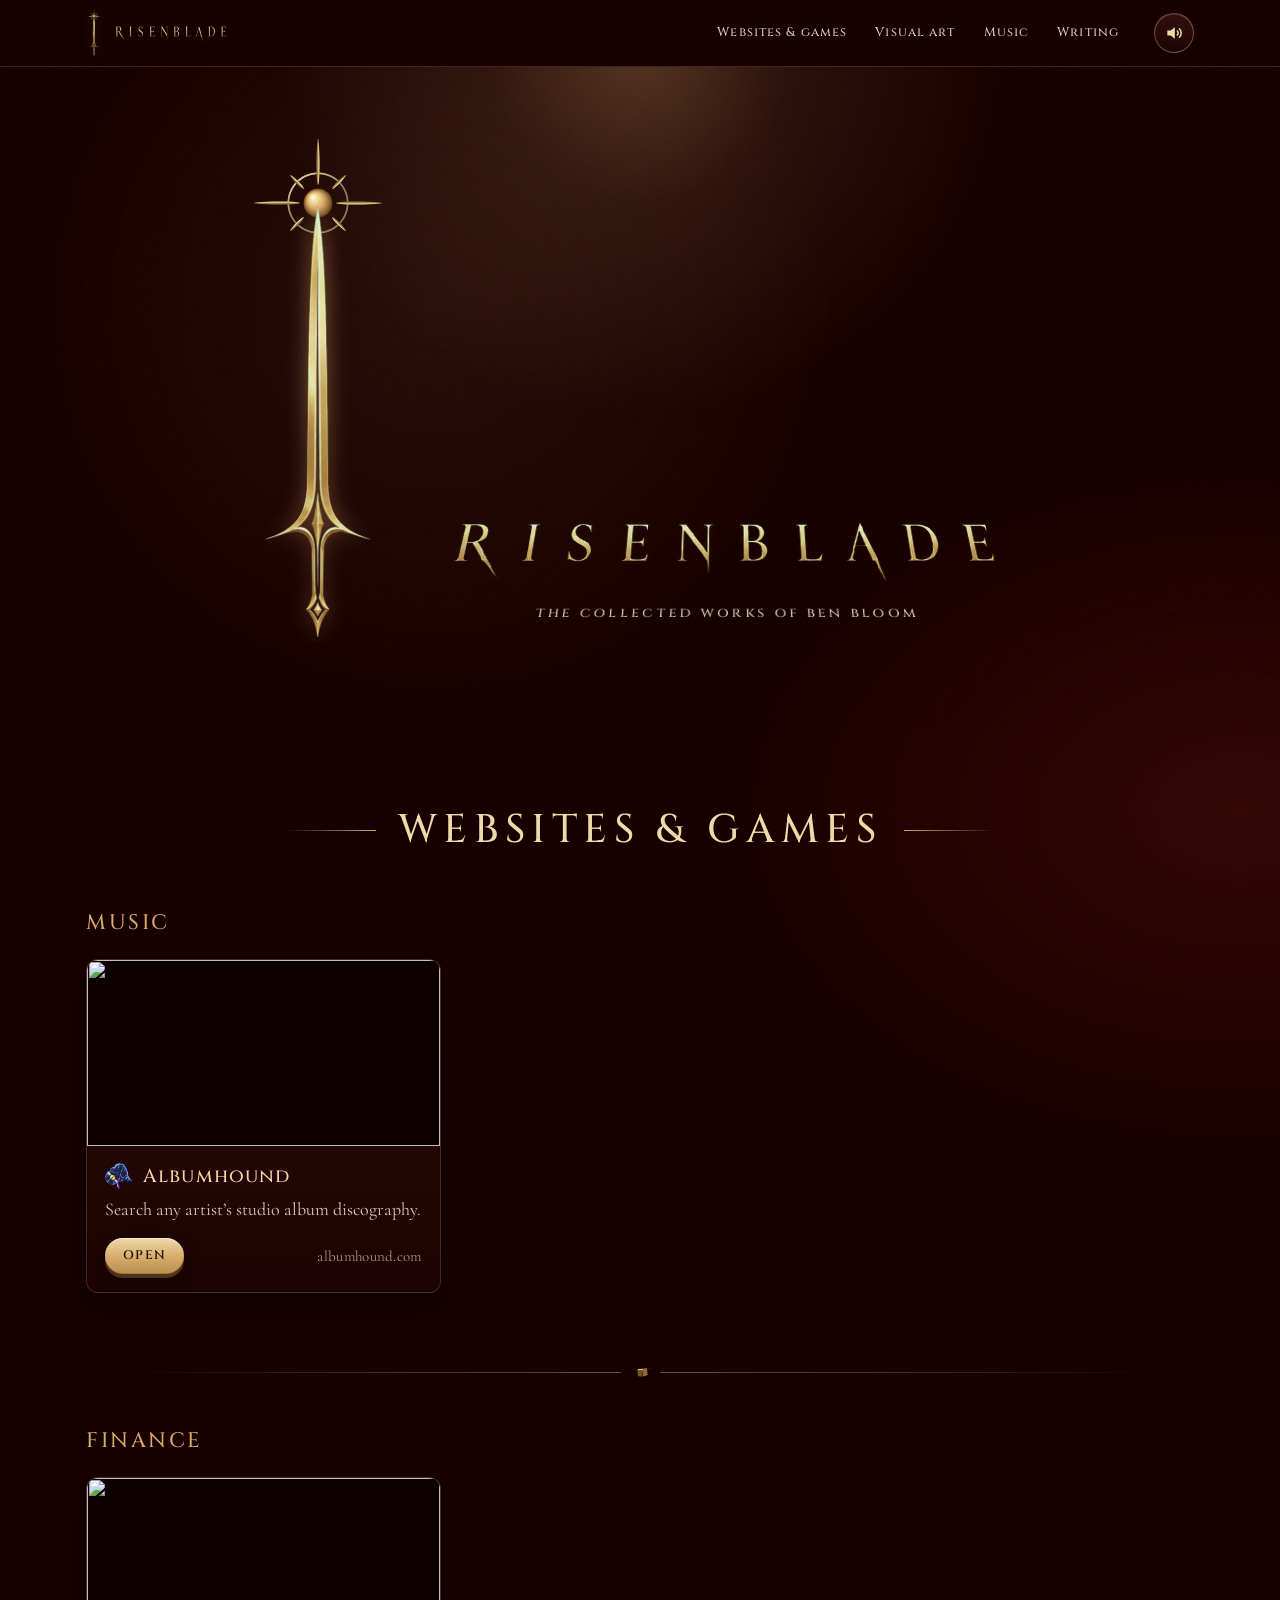
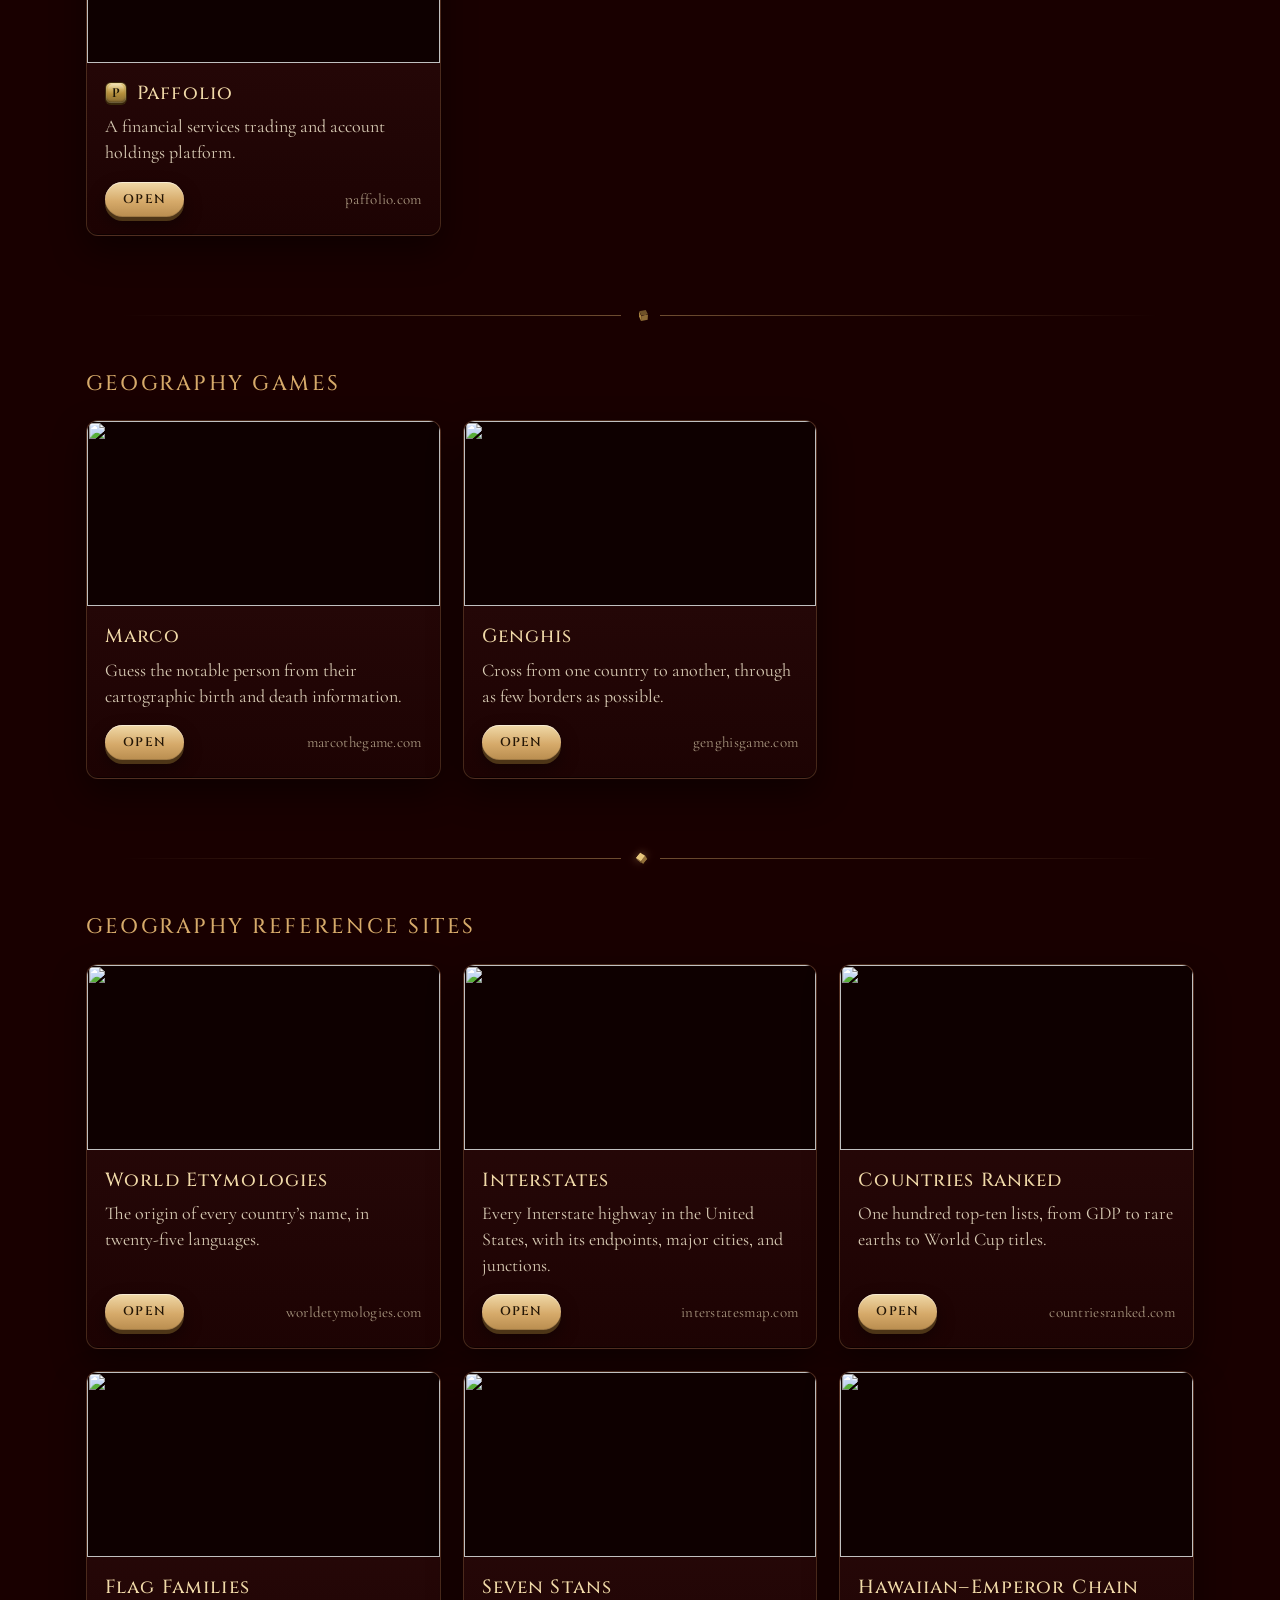
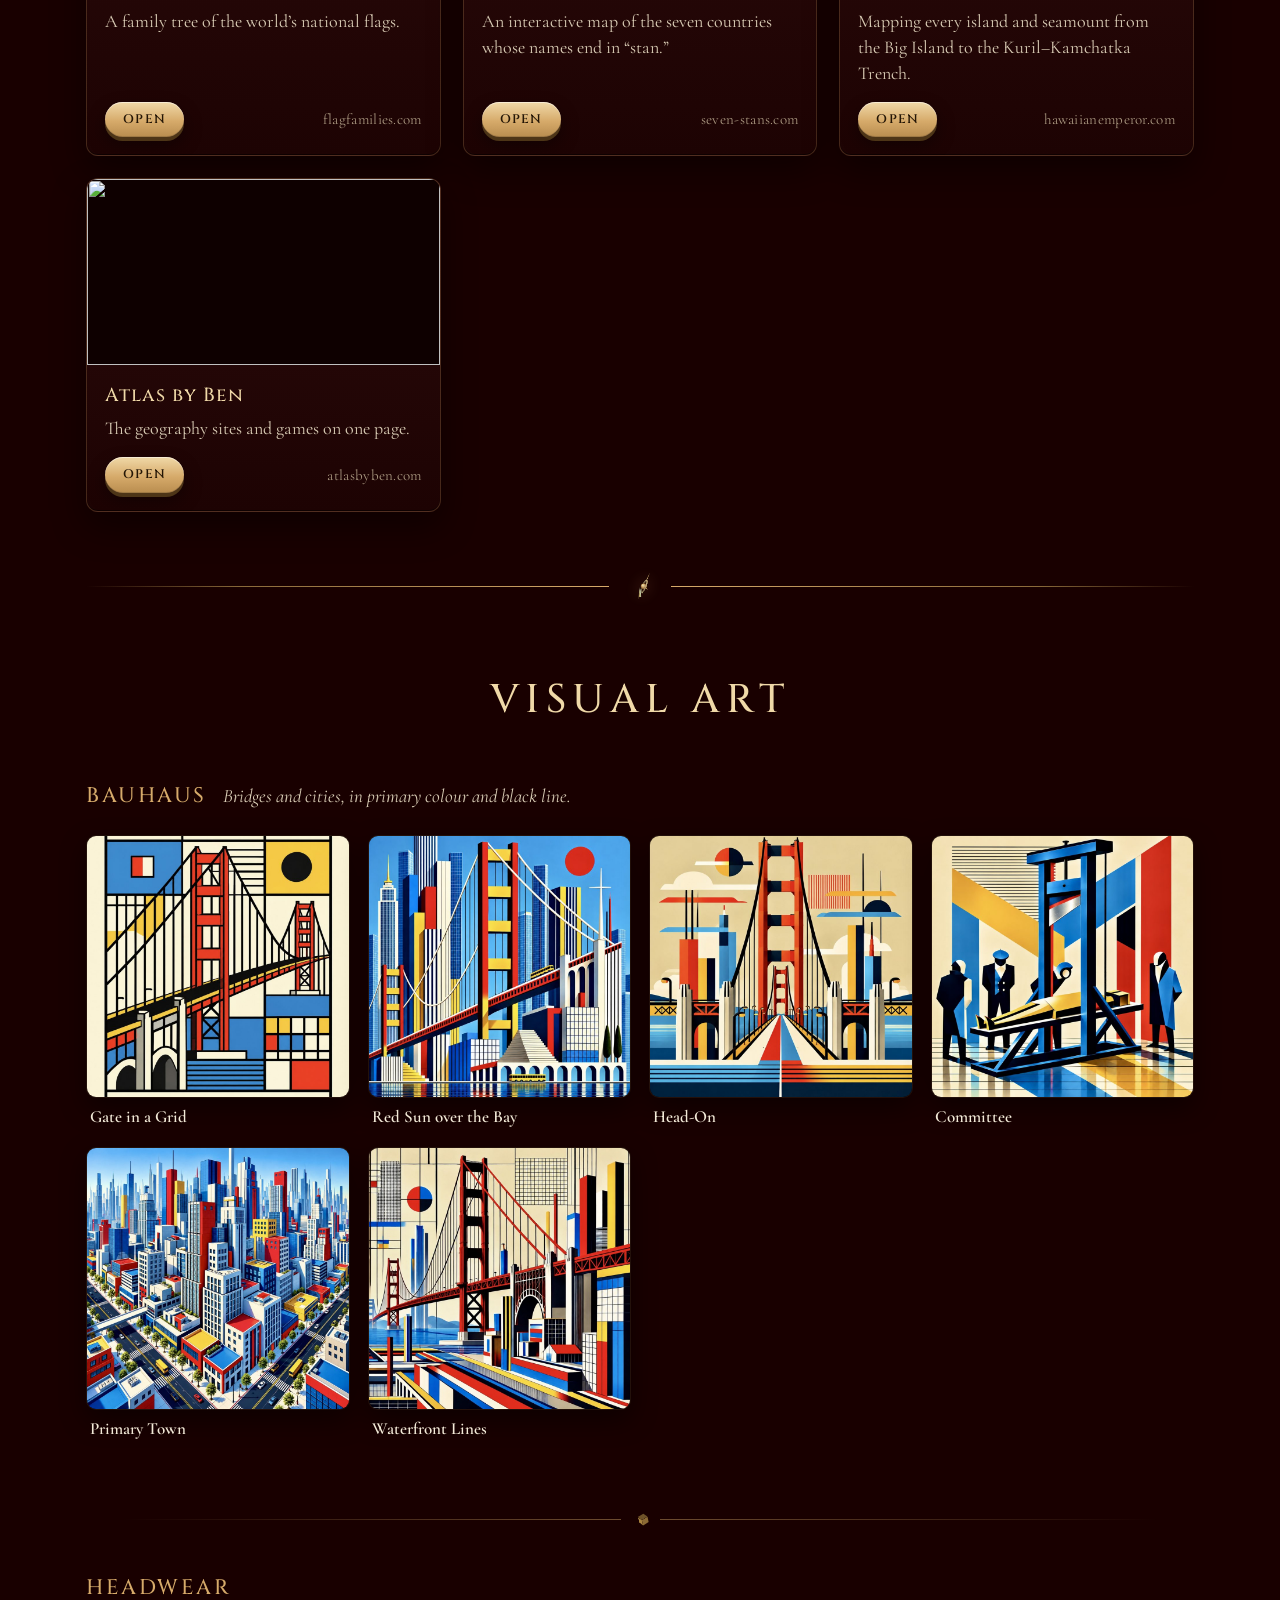
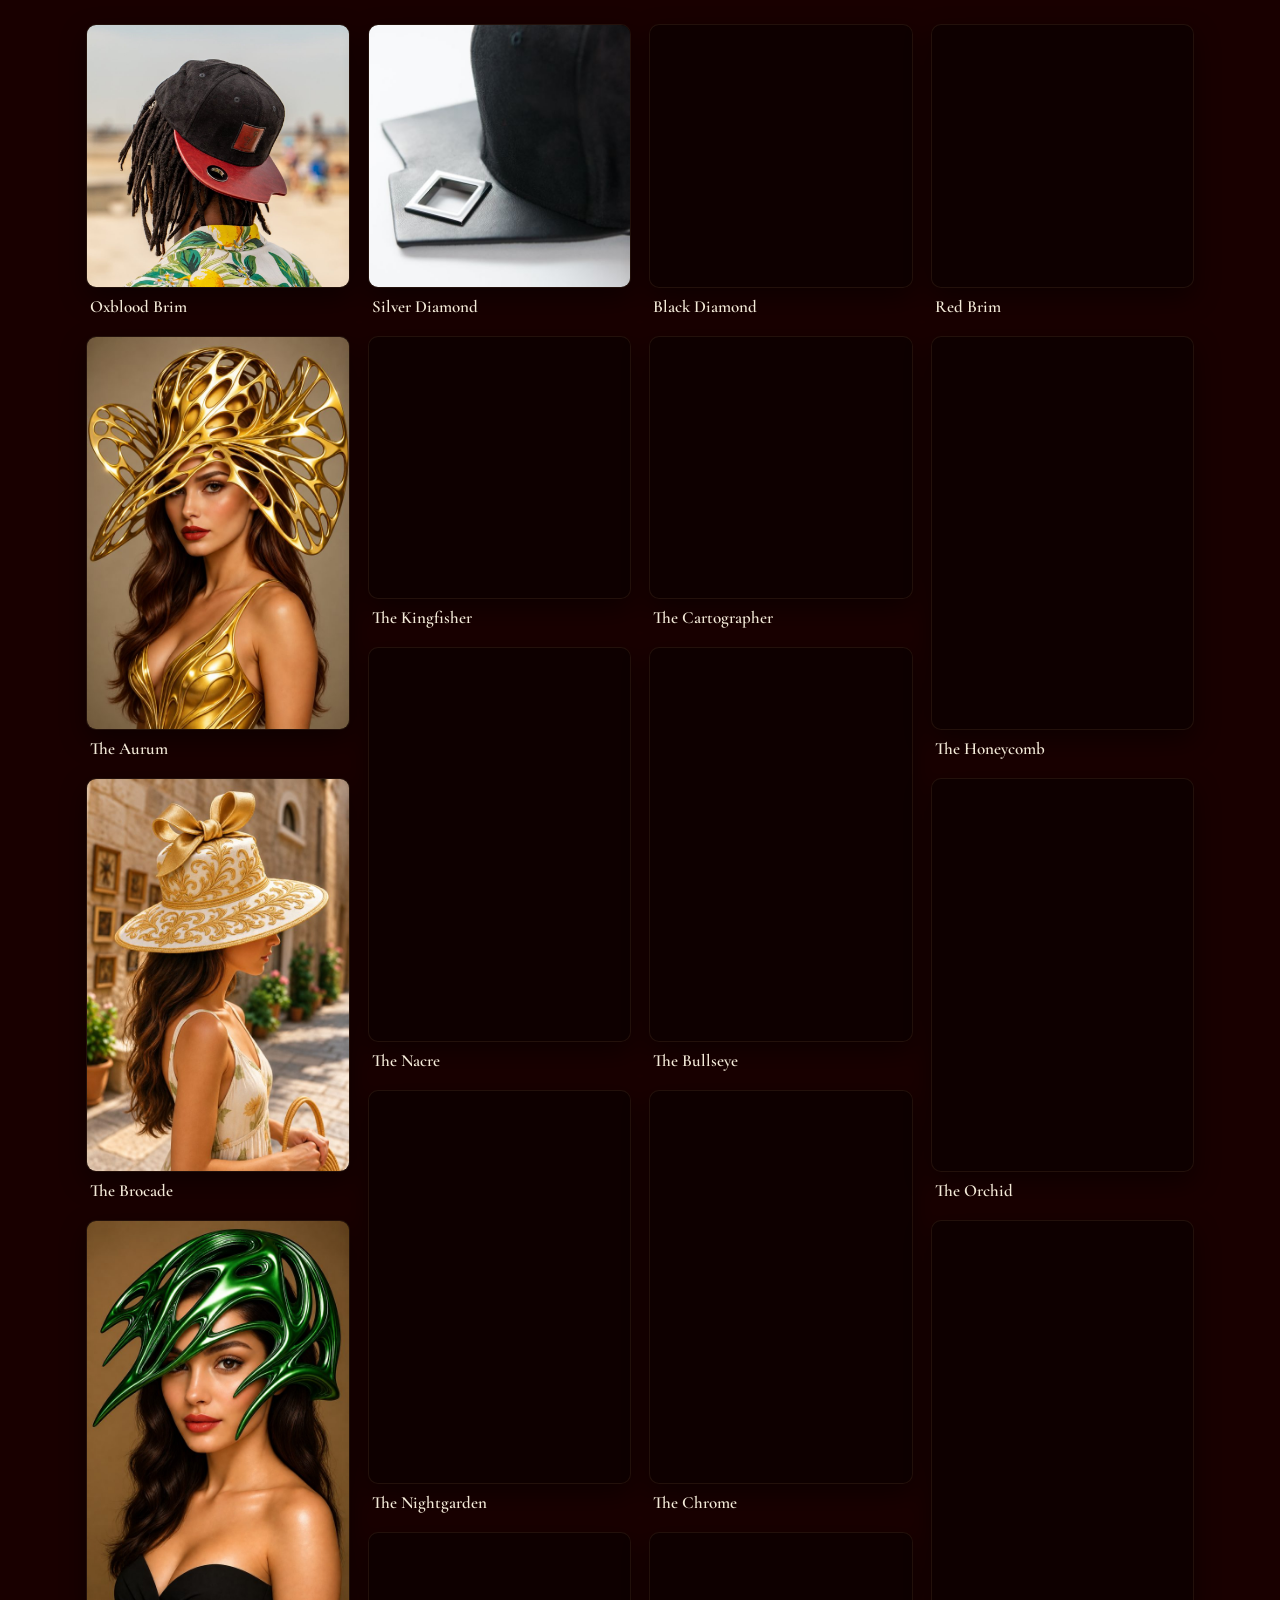
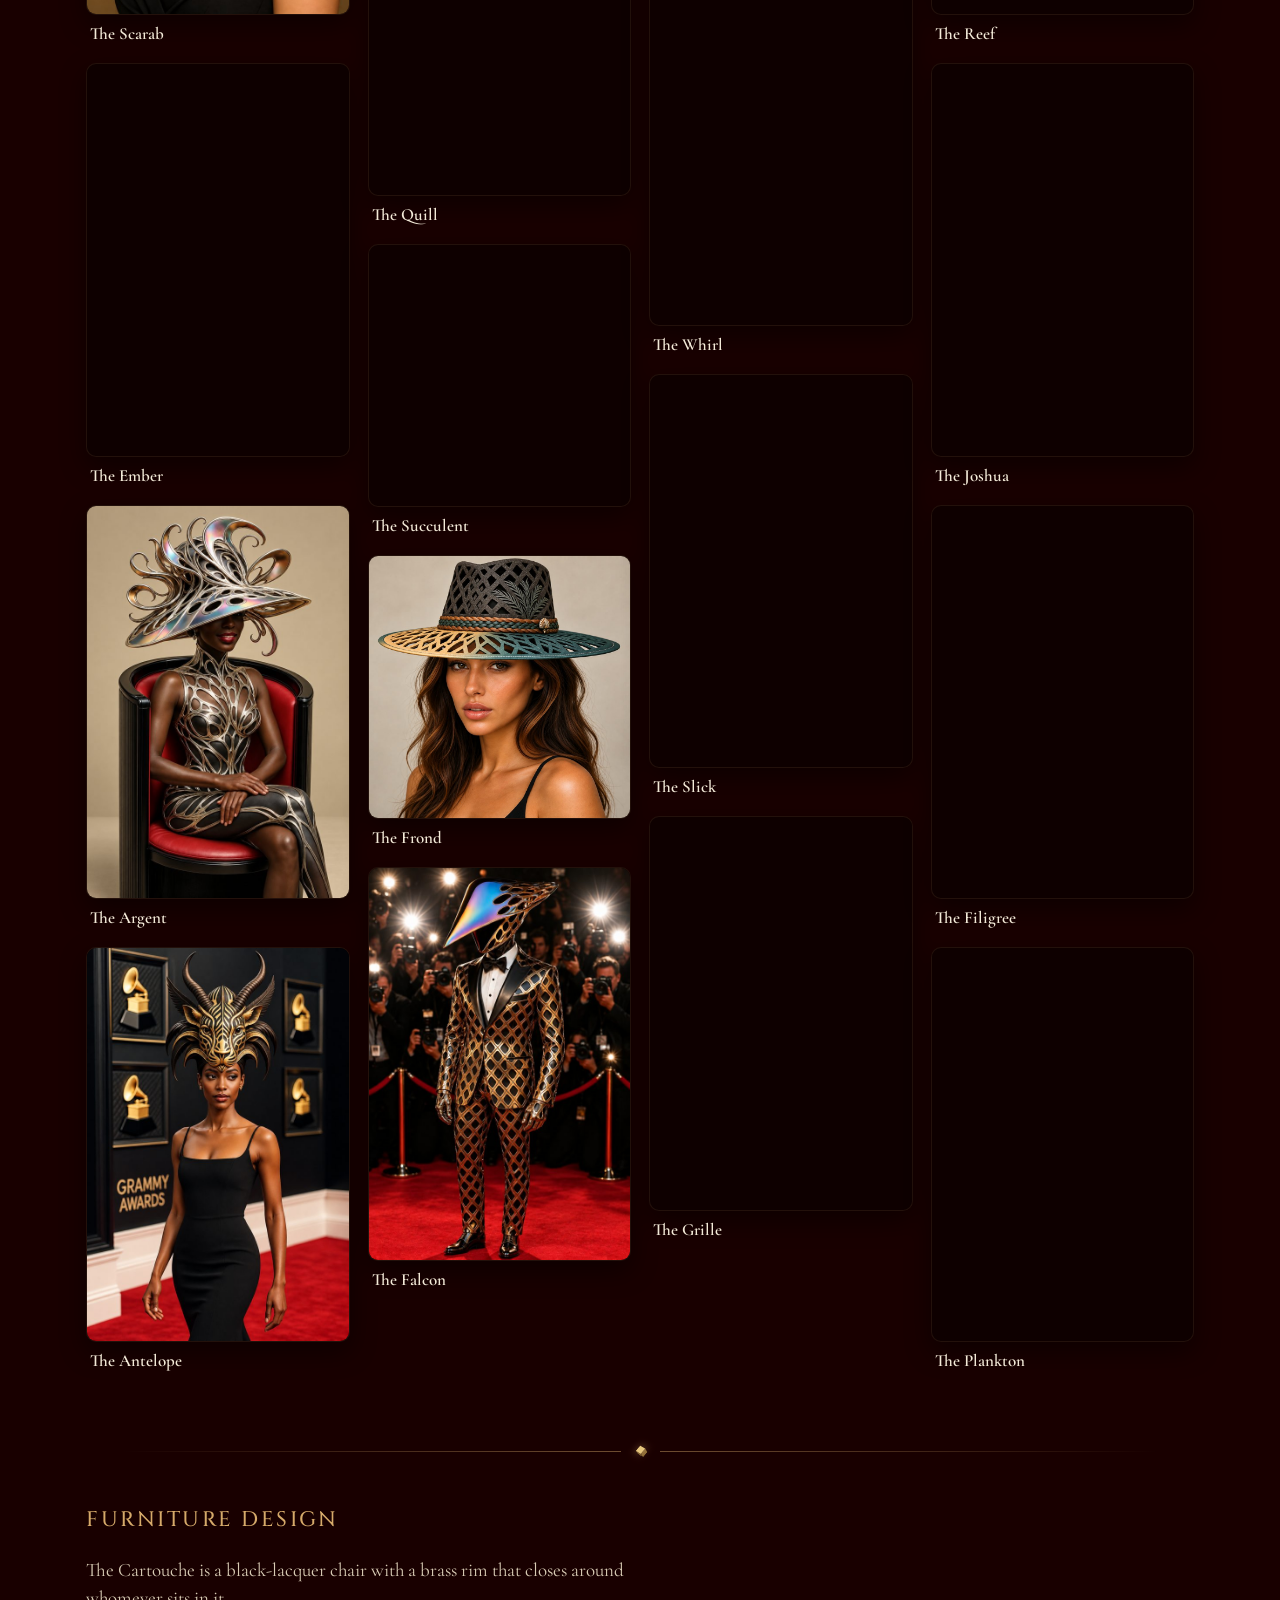
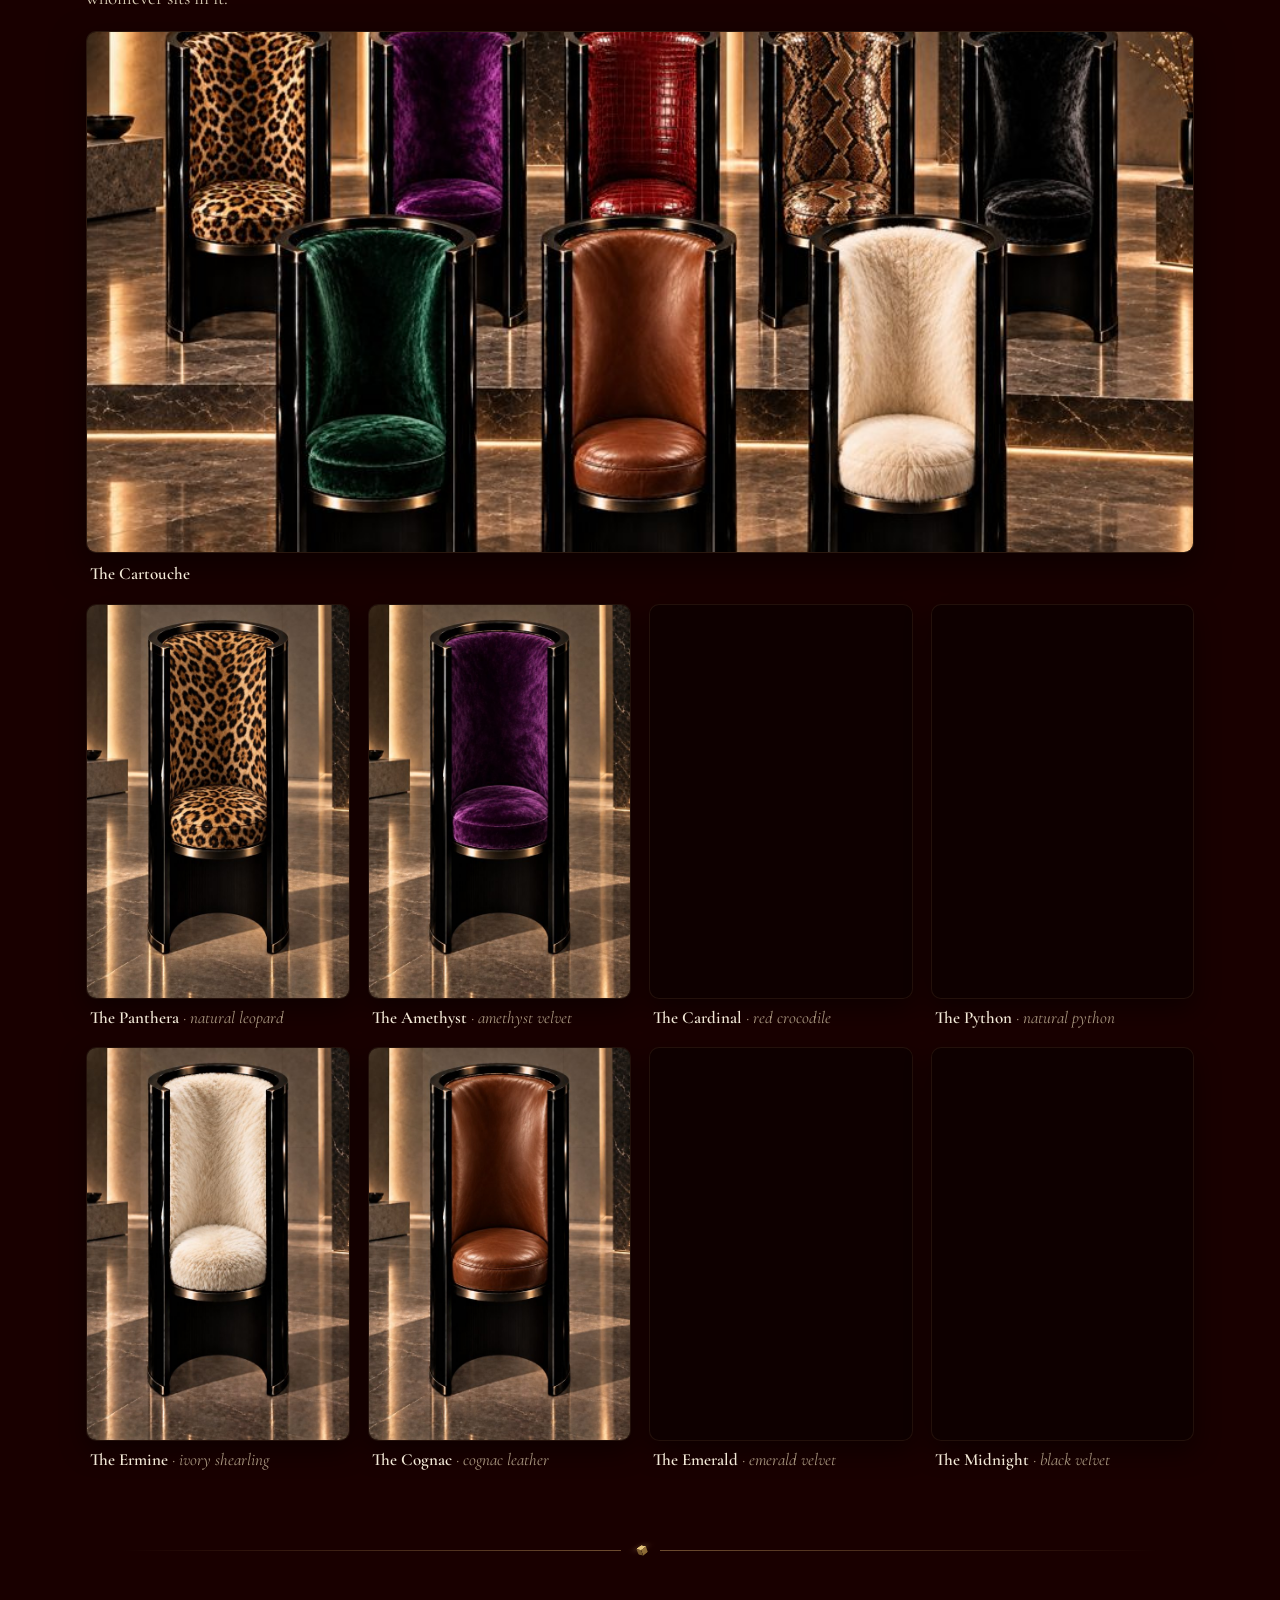
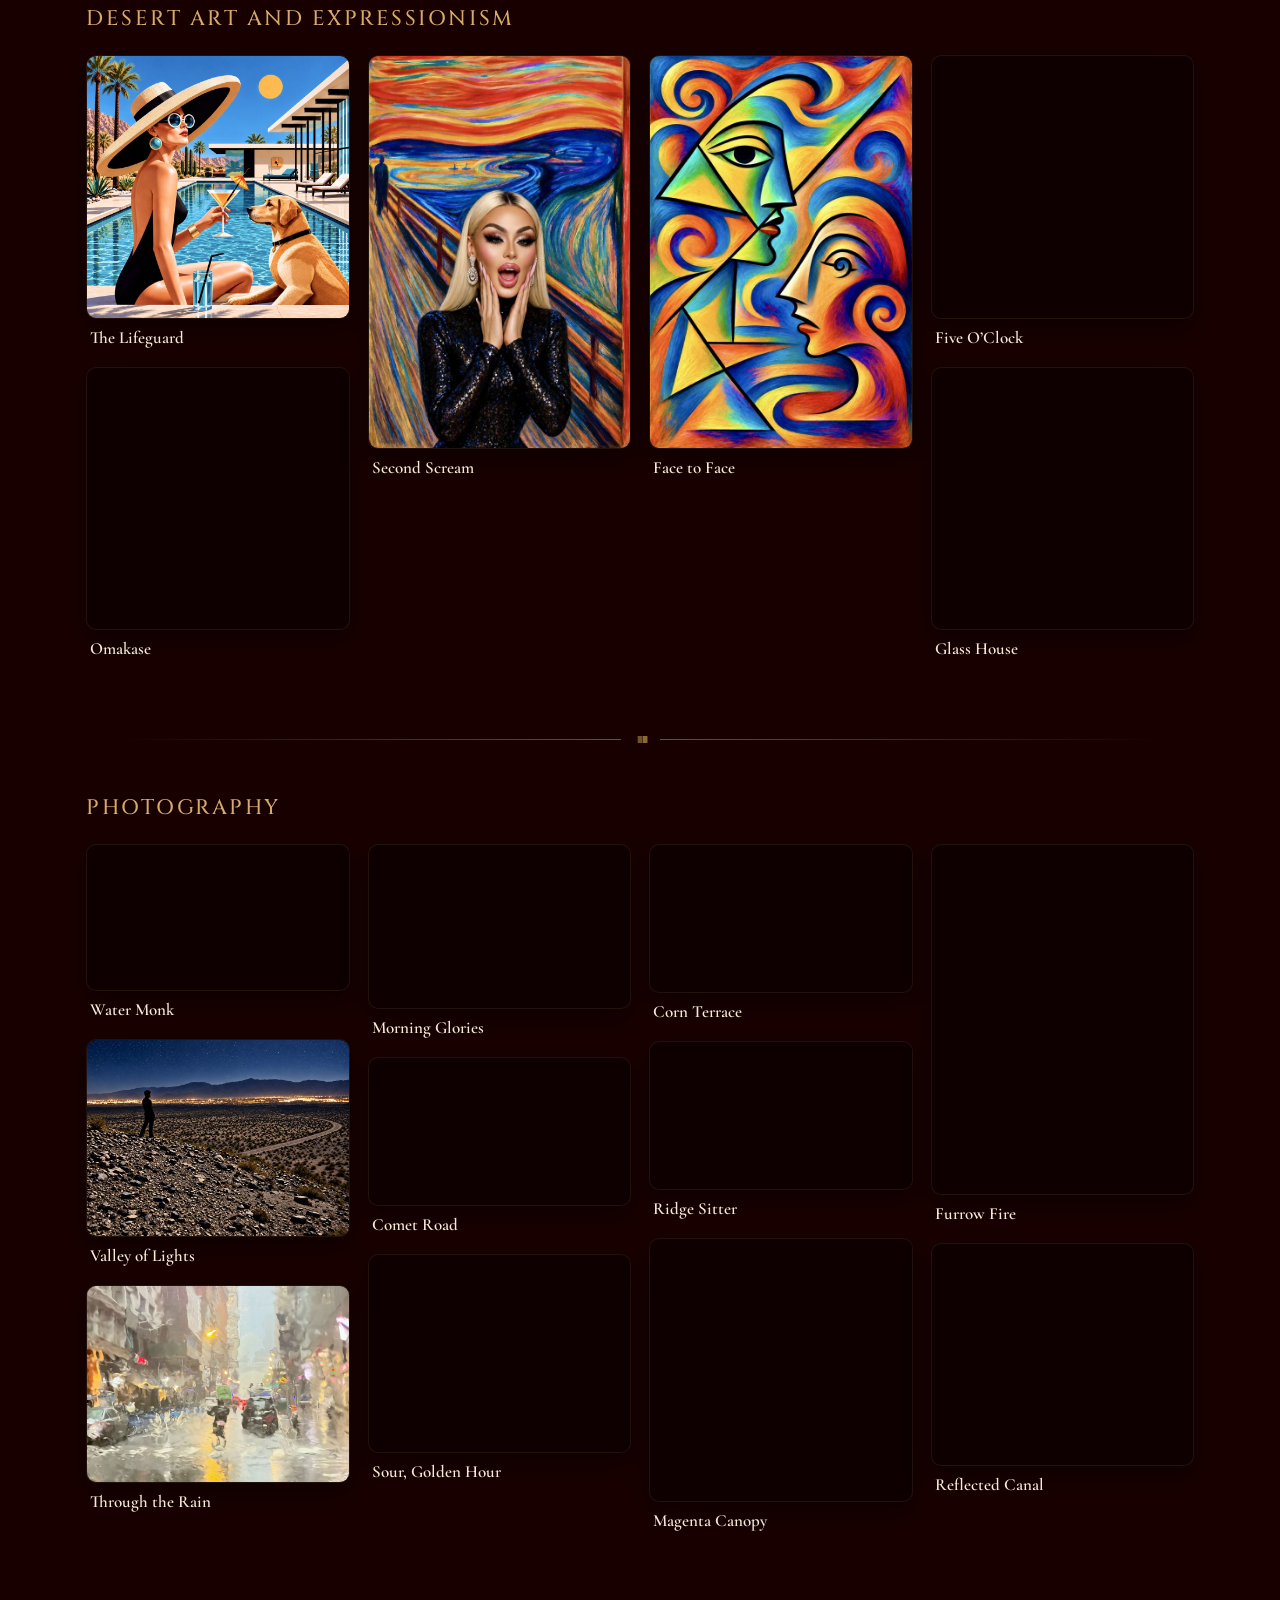
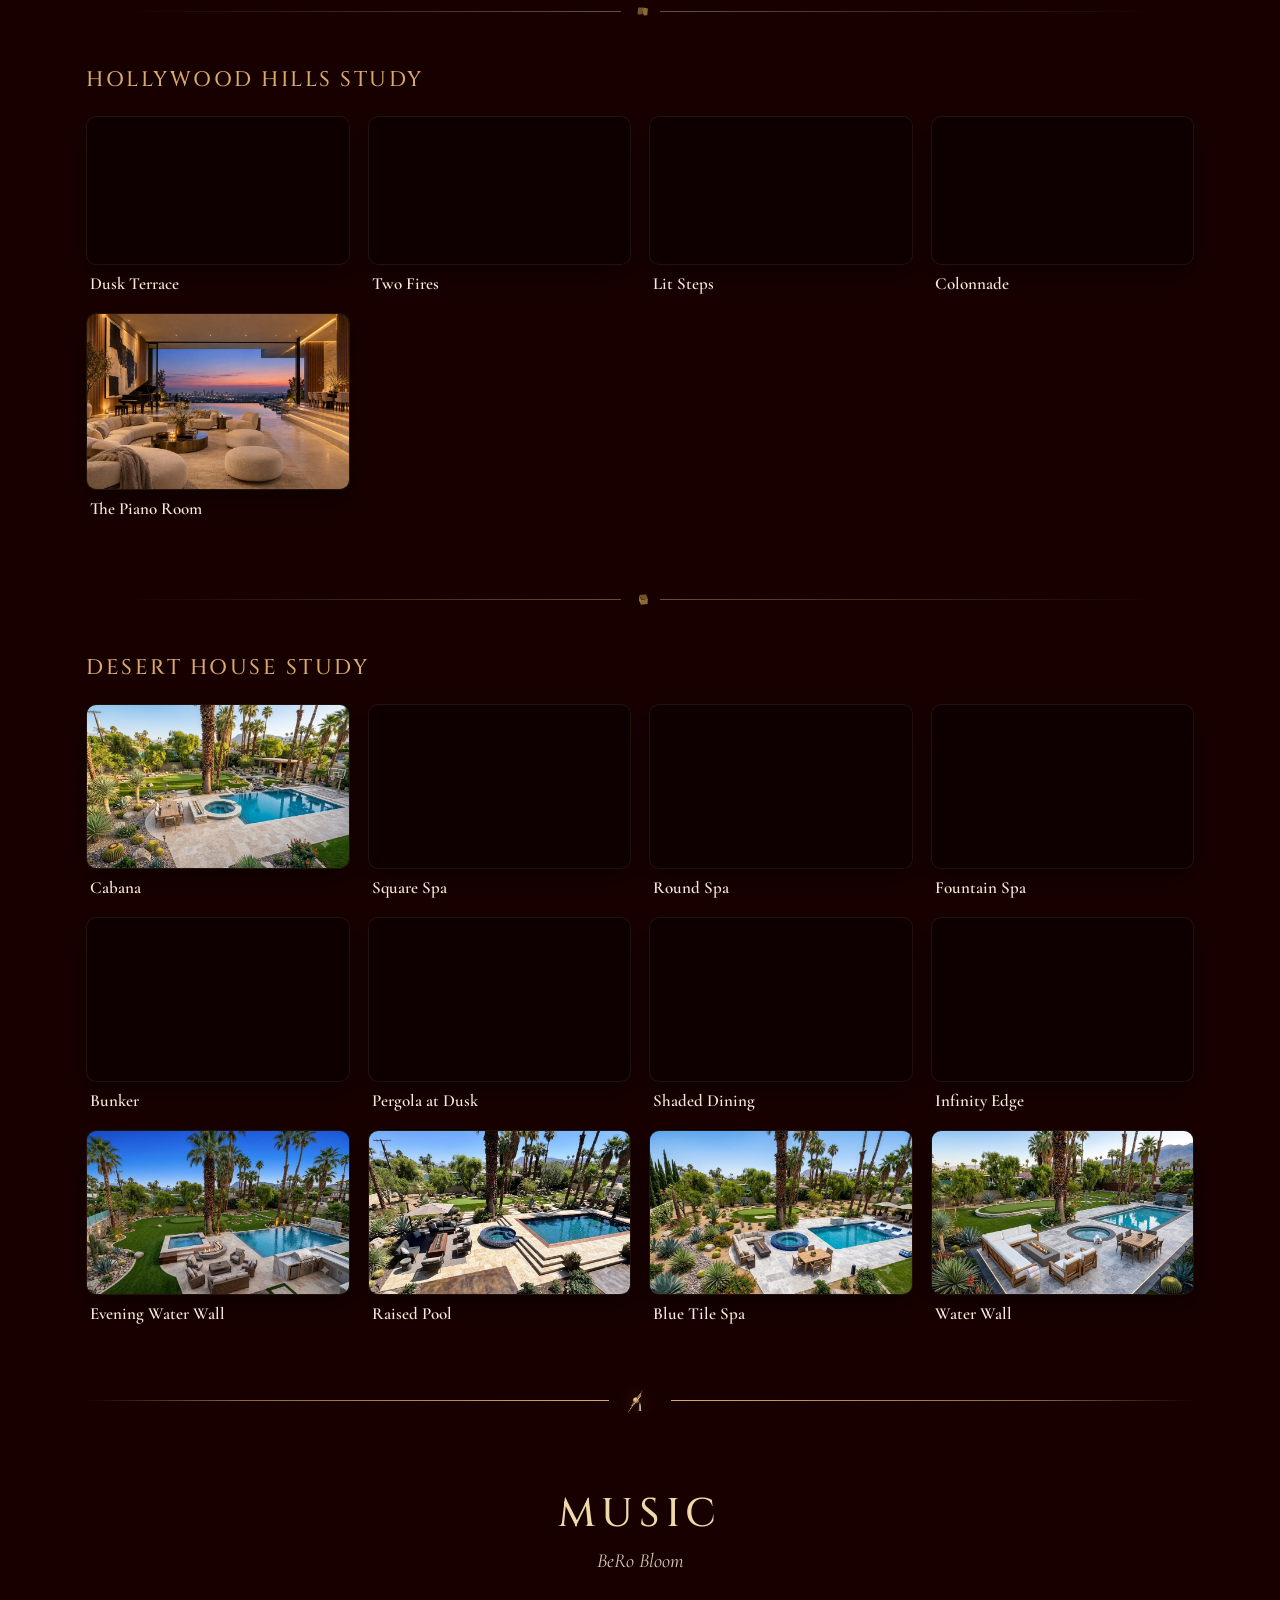
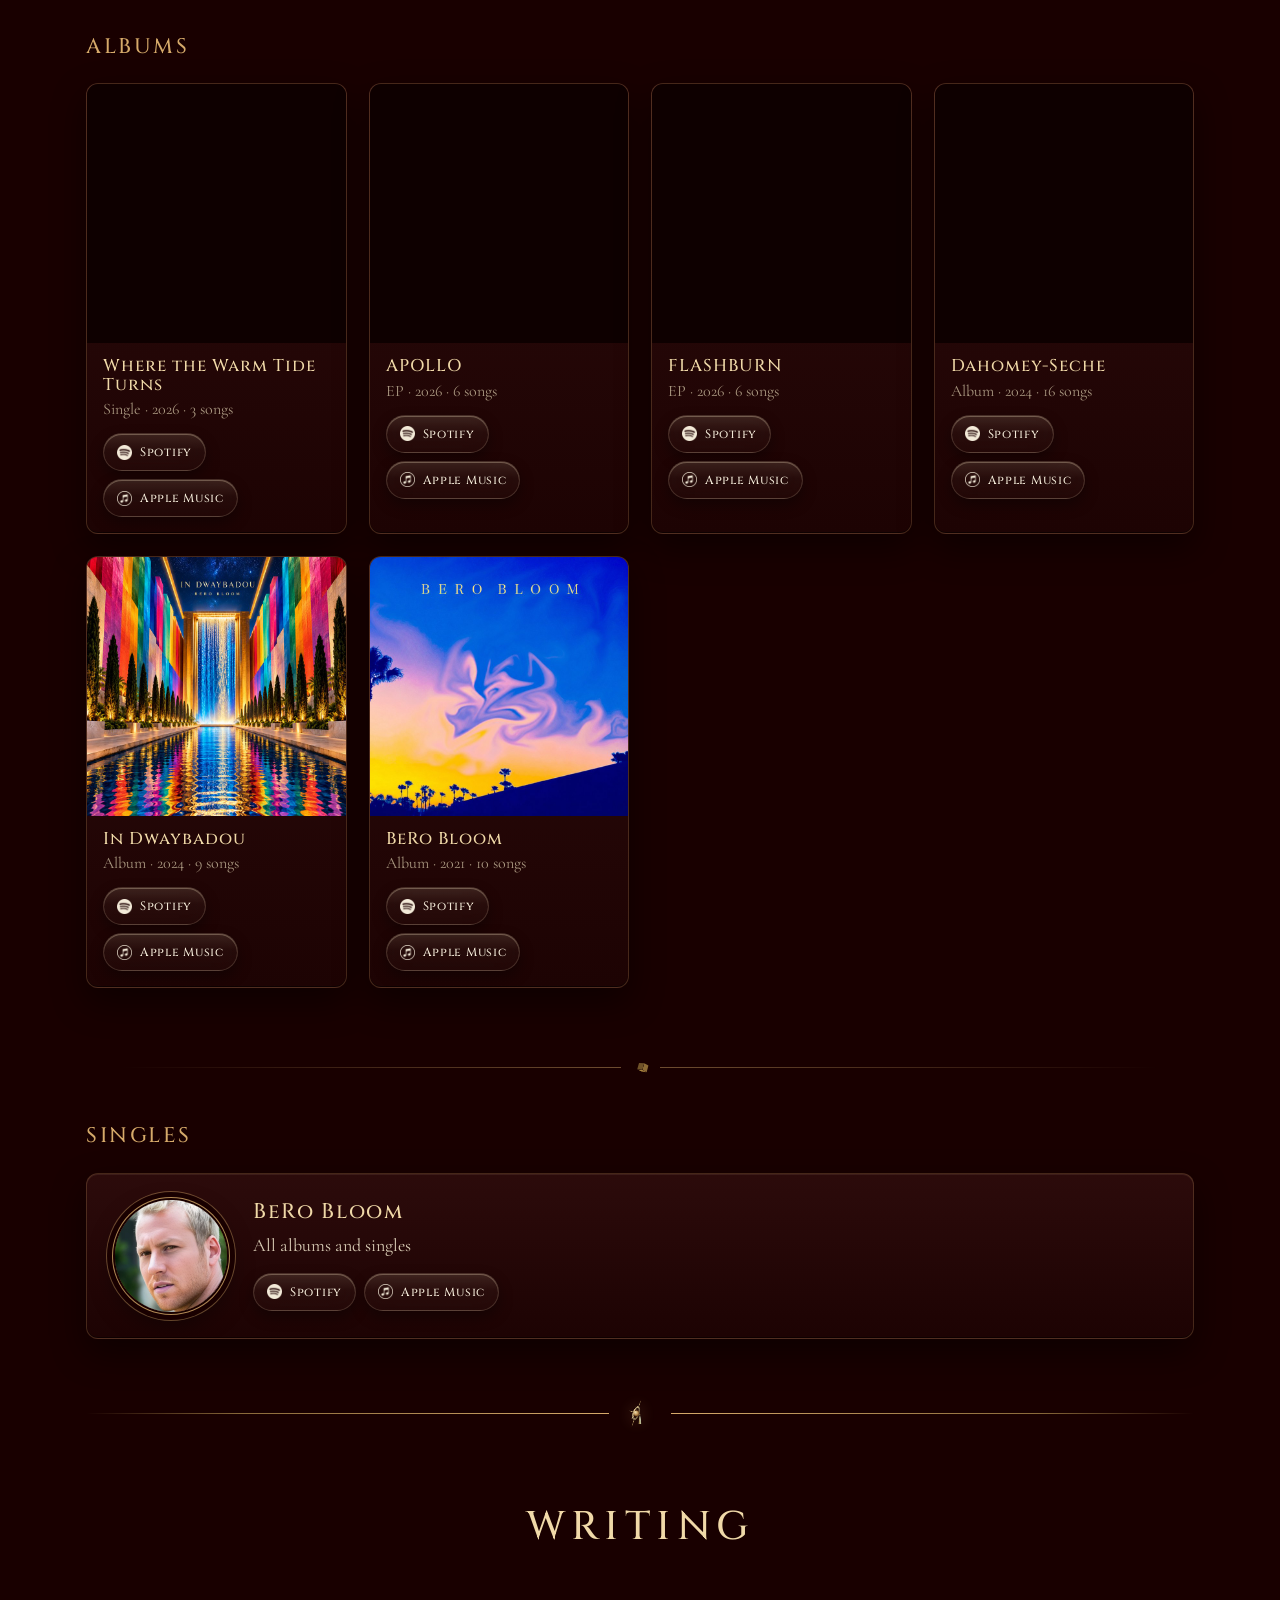
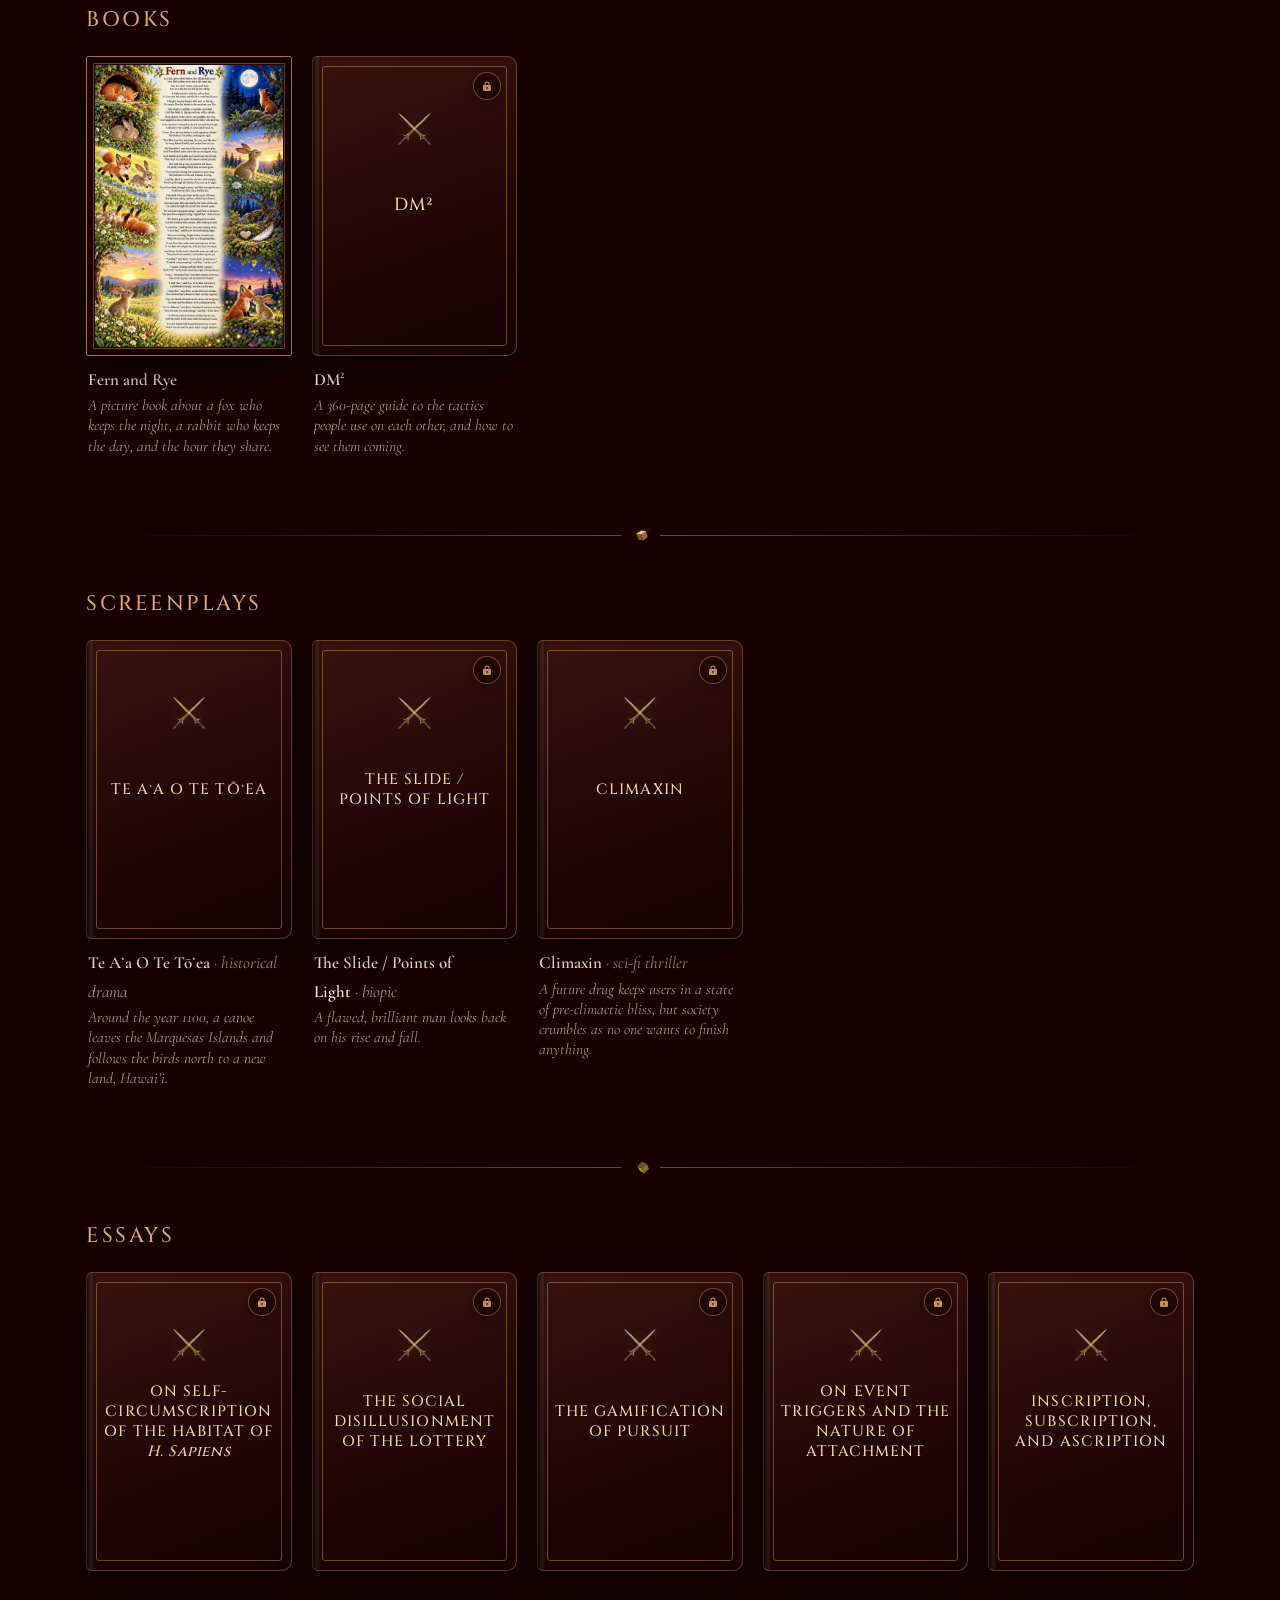
==== index.html @ 512efd3e "Update index.html" ====
<!DOCTYPE html>
<html lang="en">
<head>
<meta charset="utf-8">
<meta name="viewport" content="width=device-width, initial-scale=1, viewport-fit=cover">
<title>Risenblade — The collected works of Ben Bloom</title>
<meta name="description" content="Risenblade is the work of Ben Bloom: websites and games, visual art, music released as BeRo Bloom, and writing.">
<link rel="canonical" href="https://risenblade.com/">
<meta name="theme-color" content="#190000">
<meta name="color-scheme" content="dark">
<script>history.scrollRestoration='manual';if(location.hash)history.replaceState(null,'',location.pathname+location.search);scrollTo(0,0);</script>

<meta property="og:type" content="website">
<meta property="og:site_name" content="Risenblade">
<meta property="og:title" content="Risenblade — The collected works of Ben Bloom">
<meta property="og:description" content="Websites and games, visual art, music, and writing.">
<meta property="og:url" content="https://risenblade.com/">
<meta property="og:image" content="https://risenblade.com/og-image.png">
<meta property="og:image:width" content="1200">
<meta property="og:image:height" content="630">
<meta name="twitter:card" content="summary_large_image">
<meta name="twitter:title" content="Risenblade — The collected works of Ben Bloom">
<meta name="twitter:description" content="Websites and games, visual art, music, and writing.">
<meta name="twitter:image" content="https://risenblade.com/og-image.png">

<link rel="icon" type="image/png" sizes="32x32" href="favicon-32.png">
<link rel="apple-touch-icon" href="apple-touch-icon.png">
<link rel="manifest" href="site.webmanifest">

<link rel="preconnect" href="https://fonts.googleapis.com">
<link rel="preconnect" href="https://fonts.gstatic.com" crossorigin>
<link href="https://fonts.googleapis.com/css2?family=Cinzel:wght@400;500;600;700&family=Cormorant+Garamond:ital,wght@0,400;0,500;0,600;1,400;1,500&display=swap" rel="stylesheet">

<script type="application/ld+json">
{
  "@context": "https://schema.org",
  "@graph": [
    { "@type": "WebSite", "@id": "https://risenblade.com/#site", "url": "https://risenblade.com/", "name": "Risenblade",
      "alternateName": "Risenblade — The collected works of Ben Bloom",
      "description": "The collected works of Ben Bloom: websites and games, visual art, music, and writing.",
      "author": { "@id": "https://risenblade.com/#person" } },
    { "@type": "Person", "@id": "https://risenblade.com/#person", "name": "Ben Bloom", "alternateName": "BeRo Bloom", "url": "https://risenblade.com/",
      "sameAs": ["https://open.spotify.com/artist/7GFagITMQigQcXjFoZsJQf","https://music.apple.com/us/artist/bero-bloom/1493743634","https://atlasbyben.com/"] },
    { "@type": "ItemList", "name": "Websites and games by Ben Bloom", "itemListElement": [
        { "@type": "ListItem", "position": 1, "url": "https://albumhound.com/", "name": "Albumhound" },
        { "@type": "ListItem", "position": 2, "url": "https://paffolio.com/", "name": "Paffolio" },
        { "@type": "ListItem", "position": 3, "url": "https://marcothegame.com/", "name": "Marco" },
        { "@type": "ListItem", "position": 4, "url": "https://genghisgame.com/", "name": "Genghis" },
        { "@type": "ListItem", "position": 5, "url": "https://worldetymologies.com/", "name": "World Etymologies" },
        { "@type": "ListItem", "position": 6, "url": "https://interstatesmap.com/", "name": "Interstates" },
        { "@type": "ListItem", "position": 7, "url": "https://countriesranked.com/", "name": "Countries Ranked" },
        { "@type": "ListItem", "position": 8, "url": "https://flagfamilies.com/", "name": "Flag Families" },
        { "@type": "ListItem", "position": 9, "url": "https://seven-stans.com/", "name": "Seven Stans" },
        { "@type": "ListItem", "position": 10, "url": "https://hawaiianemperor.com/", "name": "Hawaiian–Emperor Chain" },
        { "@type": "ListItem", "position": 11, "url": "https://atlasbyben.com/", "name": "Atlas by Ben" } ] },
    { "@type": "MusicGroup", "name": "BeRo Bloom", "url": "https://open.spotify.com/artist/7GFagITMQigQcXjFoZsJQf", "album": [
        { "@type": "MusicAlbum", "name": "Where the Warm Tide Turns", "datePublished": "2026", "url": "https://open.spotify.com/album/24XYA3rVdU8glpfEUfOMNJ" },
        { "@type": "MusicAlbum", "name": "APOLLO", "datePublished": "2026", "url": "https://open.spotify.com/album/063UFYJVCLe9RdbpNQMZrY" },
        { "@type": "MusicAlbum", "name": "FLASHBURN", "datePublished": "2026", "url": "https://open.spotify.com/album/2oKeX4VckhXXFscbKtxEeT" },
        { "@type": "MusicAlbum", "name": "Dahomey-Seche", "datePublished": "2024", "url": "https://open.spotify.com/album/37beGKISyVL12w2wCHYxp9" },
        { "@type": "MusicAlbum", "name": "In Dwaybadou", "datePublished": "2024", "url": "https://open.spotify.com/album/1Pw5THqmGFagntkhU2daYf" },
        { "@type": "MusicAlbum", "name": "BeRo Bloom", "datePublished": "2021", "url": "https://open.spotify.com/album/2LMAWLl0pYOz0CdqsFyDtT" } ] }
  ]
}
</script>

<style>
/* ---------- palette taken from the logo: #190000 ground, gold #d6aa6a ---------- */
:root{
  --bg:#190000; --bg-2:#210404; --bg-3:#2a0808;
  --card:linear-gradient(180deg,#2c0b0b 0%,#1d0303 100%);
  --card-shadow:inset 0 1px 0 rgba(255,236,200,.08),inset 0 -1px 0 rgba(0,0,0,.5),0 14px 34px rgba(0,0,0,.45);
  --line:rgba(214,170,106,.22); --line-2:rgba(214,170,106,.42);
  --gold:#d6aa6a; --gold-hi:#f0d9a8; --gold-white:#fffdde; --gold-lo:#8a6a3a; --gold-edge:#4d3517;
  --ivory:#f3ead8; --ivory-2:#d9ccb5; --muted:#a8967f;
  --display:"Cinzel","Trajan Pro","Cormorant Garamond",Georgia,serif;
  --serif:"Cormorant Garamond","Iowan Old Style","Palatino Linotype",Palatino,Georgia,serif;
  --radius:12px; --wrap:1180px;
  box-sizing:border-box;
  padding-top:env(safe-area-inset-top,0px);
}
*,*::before,*::after{box-sizing:inherit}
[hidden]{display:none!important}
body.locked{position:fixed;left:0;right:0;width:100%;overflow:hidden}
html{scroll-padding-top:calc(74px + env(safe-area-inset-top,0px))}
html,body{overscroll-behavior-y:contain}
body{
  margin:0;background:var(--bg);color:var(--ivory);position:relative;
  font-family:var(--serif);font-size:19px;line-height:1.5;
  -webkit-font-smoothing:antialiased;
}
/* the slow drift of the glow behind the page: a sheet 1.4 screens each way, painted once and slid about by a transform, so the drift costs no frame anything */
body::before{content:"";position:fixed;left:0;top:0;width:140%;height:140%;z-index:-1;pointer-events:none;
  background:radial-gradient(700px 700px at 30% 30%,rgba(214,170,106,.09),transparent 62%),radial-gradient(900px 600px at 75% 70%,rgba(120,30,20,.28),transparent 60%);
  transform:translate(-5.714%,-5.714%);will-change:transform;animation:drift 46s ease-in-out infinite alternate}
@keyframes drift{0%{transform:translate(-5.714%,-5.714%)}50%{transform:translate(-20%,-11.429%)}100%{transform:translate(-10%,-22.857%)}}
a{color:var(--gold-hi)} a:hover{color:var(--gold-white)}
img{max-width:100%;display:block;pointer-events:none;user-select:none;-webkit-user-select:none;-webkit-user-drag:none;-webkit-touch-callout:none}
h1,h2,h3,h4{margin:0;font-weight:500;line-height:1.1}
.wrap{max-width:var(--wrap);margin:0 auto;padding:0 clamp(16px,4vw,36px)}
:focus-visible{outline:2px solid var(--gold-hi);outline-offset:3px}
@media (prefers-reduced-motion:reduce){*{animation:none!important;transition:none!important}}

/* ---------- top bar ---------- */
.top{
  position:sticky;top:env(safe-area-inset-top,0px);z-index:40;
  background:linear-gradient(180deg,rgba(25,0,0,.97),rgba(25,0,0,.93));   /* near-solid, with no blur of what passes beneath: a full-width blur was re-drawn on every frame of a scroll, and on a wide screen that is a lot of frame */
  border-bottom:1px solid var(--line);
}
.top .wrap{display:flex;align-items:center;gap:18px;height:66px}
.brand{display:flex;align-items:center;gap:12px;text-decoration:none;flex:none}
.brand .mark{height:48px;width:auto;filter:drop-shadow(0 0 6px rgba(214,170,106,.25))}
.brand .word{height:17px;width:auto;opacity:.95}
@media (max-width:700px){.brand .mark{height:40px}}
nav.sections{margin-left:auto;min-width:0}
.tabs{position:relative;display:flex;gap:2px;padding:4px}
.tabs .ind{position:absolute;left:0;top:4px;height:calc(100% - 8px);width:0;border-radius:999px;background:rgba(214,170,106,.14);box-shadow:inset 0 0 0 1px rgba(214,170,106,.28);opacity:0;pointer-events:none;will-change:transform,width}
.tabs a{
  --w:0;position:relative;z-index:1;text-decoration:none;white-space:nowrap;
  font-family:var(--display);font-weight:500;font-size:var(--tfs,12.5px);letter-spacing:var(--tls,.09em);
  color:color-mix(in srgb,var(--gold-white) calc(var(--w)*100%),var(--ivory-2));
  padding:9px var(--tpad,13px);border-radius:999px;
}
.tabs a:hover{color:var(--gold-white)}
.spk{
  flex:none;width:40px;height:40px;border-radius:50%;border:1px solid var(--line-2);
  background:linear-gradient(180deg,#31100f,#1d0404);color:var(--ivory);cursor:pointer;display:grid;place-items:center;padding:0;
  box-shadow:0 3px 0 #0d0000,inset 0 1px 0 rgba(255,236,200,.1);
}
.spk:active{transform:translateY(3px);box-shadow:0 0 0 #0d0000}
.spk svg{width:20px;height:20px}
.spk .waves{opacity:0;transition:opacity .2s}.spk .mute{opacity:1}
.spk[aria-pressed="true"]{color:var(--gold-hi)}.spk[aria-pressed="true"] .waves{opacity:1}.spk[aria-pressed="true"] .mute{opacity:0}
@media (max-width:700px){
  .top .wrap{flex-wrap:wrap;height:auto;padding-top:10px;padding-bottom:6px;gap:6px 12px}
  .brand{order:1}.spk{order:2;margin-left:auto}
  nav.sections{order:3;flex-basis:calc(100% + 24px);margin:0 -12px;overflow:hidden}
  nav.sections::-webkit-scrollbar{display:none}
  .tabs{padding:4px 4px;width:max-content}
  .tabs{--tfs:11.5px;--tpad:11px}
  .tabs a{padding:8px var(--tpad)}
  html{scroll-padding-top:calc(106px + env(safe-area-inset-top,0px))}
}

/* ---------- hero ---------- */
.hero{position:relative;overflow:hidden;text-align:center;padding:clamp(28px,6vh,60px) 0 clamp(40px,7vw,80px)}
/* the hero's film grain: a seamless tile of faint light and dark speckles in the hero's own background, painted once */
.hero{background:url(img/brand/grain.png) 0 0/160px 160px}
.hero .glow{
  position:absolute;left:50%;top:0;width:900px;height:900px;transform:translate(-50%,-52%);pointer-events:none;
  background:radial-gradient(circle,rgba(214,170,106,.30) 0%,rgba(214,170,106,.10) 24%,rgba(25,0,0,0) 58%);
  animation:breathe 9s ease-in-out infinite;
}
@keyframes breathe{0%,100%{opacity:.75;transform:translate(-50%,-52%) scale(1)}50%{opacity:1;transform:translate(-50%,-52%) scale(1.06)}}
.hero .swordwrap{position:relative;display:inline-block;height:clamp(300px,58vh,560px)}
.hero .sword{height:100%;width:auto;display:block}
.hero .swordwrap{position:relative}
.hero .sword{position:relative;z-index:1}
.hero.drawn .sword{opacity:0}
/* the sword and its sun are drawn as solids on this canvas, which covers the sword exactly */
.hero .sun3d{position:absolute;inset:0;width:100%;height:100%;z-index:2;pointer-events:none}
/* the sun on its journey: one canvas under the sword and the name, one over everything, each only the sun's own size and carried across the screen by a transform, so no frame repaints a surface the size of the screen */
.orb{position:fixed;left:0;top:0;pointer-events:none;will-change:transform}
.orb.over{z-index:30}
.hero .motes{position:absolute;inset:0;pointer-events:none;overflow:hidden}
.hero .motes i{position:absolute;bottom:-4%;width:5px;height:5px;border-radius:50%;background:radial-gradient(circle,rgba(255,253,222,.9),rgba(214,170,106,.35) 60%,transparent 72%);filter:blur(.4px);opacity:0;animation:mote var(--t,12s) linear var(--dl,0s) infinite}
@keyframes mote{0%{transform:translate(0,0) scale(.6);opacity:0}12%{opacity:.7}60%{opacity:.45}100%{transform:translate(var(--dx,0px),-110vh) scale(1.1);opacity:0}}
.hero .plate{position:relative;display:inline-block;transform-origin:50% 50%;will-change:transform}
.hero .wordwrap{position:relative;display:inline-block;margin:26px auto 0;line-height:0}
.hero .wordmark{position:relative;width:min(640px,78vw);height:auto;display:block}
.hero.drawn .wordmark{opacity:0}
.hero .word3d{position:absolute;inset:0;width:100%;height:100%;pointer-events:none}
.hero .tag{position:relative;font-family:var(--display);font-weight:500;font-size:clamp(12px,1.5vw,15px);letter-spacing:.22em;text-transform:uppercase;color:var(--ivory-2);margin:22px 0 0}

/* ---------- rules ---------- */
.rule{display:flex;align-items:center;justify-content:center;gap:16px;margin:0 auto;max-width:var(--wrap);padding:0 clamp(16px,4vw,36px)}
.rule::before,.rule::after{content:"";flex:1;height:1px;background:linear-gradient(90deg,transparent,var(--gold-lo) 30%,var(--gold) 100%)}
.rule::after{background:linear-gradient(90deg,var(--gold) 0%,var(--gold-lo) 70%,transparent)}
.rule .rulemark{position:relative;display:inline-block;height:30px;flex:none;opacity:.9;filter:drop-shadow(0 0 8px rgba(214,170,106,.35))}
.rule .rulemark img{height:30px;width:auto;max-width:none;display:block}
.rule .rulemark.drawn img{opacity:0}
.rule canvas.rulesun{position:absolute;inset:0;width:100%;height:100%}
.rule.soft{margin-top:clamp(44px,6.5vw,76px);perspective:160px}
.rule.soft::before,.rule.soft::after{background:linear-gradient(90deg,transparent,rgba(214,170,106,.45))}
.rule.soft::after{background:linear-gradient(90deg,rgba(214,170,106,.45),transparent)}
.rule.soft i{width:7px;height:7px;transform:rotate(45deg);background:var(--gold);box-shadow:0 0 10px rgba(214,170,106,.6);transform-style:preserve-3d;position:relative}
/* the gem is a small solid: six faces, each its own shade, so every axis of its turn shows */
.rule.soft i.solid{background:none;box-shadow:none}
.rule.soft i.solid span{position:absolute;inset:0;backface-visibility:hidden}
.rule.soft i.solid span:nth-child(1){transform:translateZ(3.5px);background:#e6c67c;box-shadow:0 0 10px rgba(214,170,106,.6)}
.rule.soft i.solid span:nth-child(2){transform:rotateY(180deg) translateZ(3.5px);background:#a9843f}
.rule.soft i.solid span:nth-child(3){transform:rotateY(-90deg) translateZ(3.5px);background:#cfa75c}
.rule.soft i.solid span:nth-child(4){transform:rotateY(90deg) translateZ(3.5px);background:#8c6a34}
.rule.soft i.solid span:nth-child(5){transform:rotateX(90deg) translateZ(3.5px);background:#f3dfae}
.rule.soft i.solid span:nth-child(6){transform:rotateX(-90deg) translateZ(3.5px);background:#6f5228}
/* ---------- sections ---------- */
section.medium{padding:clamp(40px,6vw,80px) 0 clamp(36px,5vw,60px)}
.medium-head{text-align:center;margin-bottom:clamp(38px,4.8vw,60px)}
.medium-head h2{
  font-family:var(--display);font-weight:500;font-size:clamp(26px,3.6vw,40px);letter-spacing:.16em;color:var(--gold-hi);text-transform:uppercase;
  display:inline-flex;align-items:center;gap:22px;
}
.medium-head h2::before,.medium-head h2::after{content:"";width:clamp(28px,7vw,90px);height:1px;background:linear-gradient(90deg,transparent,var(--gold));transform:scaleX(0);transform-origin:right;transition:transform 1.3s cubic-bezier(.2,.7,.2,1) .15s}
.medium-head h2::after{background:linear-gradient(90deg,var(--gold),transparent);transform-origin:left}
.medium-head.in h2::before,.medium-head.in h2::after{transform:scaleX(1)}
.medium-head p{margin:10px auto 0;color:var(--ivory-2);font-style:italic;font-size:20px;max-width:60ch}
.group{margin-top:clamp(26px,3.6vw,40px)}
.rule.soft + .group{margin-top:clamp(34px,4.6vw,54px)}
.group-head{display:flex;align-items:baseline;gap:16px;flex-wrap:wrap;margin-bottom:24px}
.group-head h3{font-family:var(--display);font-weight:500;font-size:clamp(17px,2vw,21px);letter-spacing:.12em;color:var(--gold);text-transform:uppercase}
.group-head p{margin:0;color:var(--ivory-2);font-style:italic;font-size:19px}
.note{color:var(--ivory-2);font-size:19px;max-width:64ch;margin:0 0 18px}

/* ---------- buttons: gold, bevelled, they press ---------- */
.btn{
  --edge:var(--gold-edge);
  display:inline-flex;align-items:center;justify-content:center;gap:8px;
  font-family:var(--display);font-weight:600;font-size:12.5px;letter-spacing:.1em;text-transform:uppercase;line-height:1;
  color:#241606;text-decoration:none;cursor:pointer;padding:12px 18px 11px;border-radius:999px;border:0;
  background:linear-gradient(180deg,var(--gold-hi) 0%,var(--gold) 55%,#b98d4f 100%);
  box-shadow:0 4px 0 var(--edge),inset 0 1px 0 rgba(255,255,255,.5),inset 0 -1px 0 rgba(0,0,0,.15),0 8px 18px rgba(0,0,0,.4);
  transition:transform .08s ease,box-shadow .08s ease,filter .15s ease;user-select:none;-webkit-user-select:none;white-space:nowrap;
}
.btn:hover{filter:brightness(1.06);color:#241606}
.btn:active,.btn.pressed{transform:translateY(4px);box-shadow:0 0 0 var(--edge),inset 0 2px 6px rgba(0,0,0,.25)}
.btn.quiet{--edge:#0d0000;color:var(--ivory);background:linear-gradient(180deg,#3a1311 0%,#2a0908 55%,#1c0404 100%);box-shadow:0 4px 0 var(--edge),inset 0 1px 0 rgba(255,236,200,.12),0 8px 18px rgba(0,0,0,.4)}
.btn.quiet:hover{color:#fff}
.btn.sm{padding:9px 13px 8px;font-size:11px}

/* glass pills for the streaming links; the icon takes the text colour */
.glass{
  display:inline-flex;align-items:center;gap:8px;font-family:var(--display);font-weight:500;font-size:12px;letter-spacing:.06em;color:var(--ivory);text-decoration:none;
  padding:9px 13px;border-radius:999px;border:1px solid rgba(255,236,200,.16);
  background:linear-gradient(180deg,rgba(255,236,200,.13),rgba(255,236,200,.04) 45%,rgba(255,236,200,.02));
  box-shadow:inset 0 1px 0 rgba(255,236,200,.28),0 6px 14px rgba(0,0,0,.35);
  backdrop-filter:blur(10px);-webkit-backdrop-filter:blur(10px);transition:transform .08s,box-shadow .12s,color .15s;
}
.glass:hover{color:var(--gold-white);box-shadow:inset 0 1px 0 rgba(255,236,200,.4),0 8px 18px rgba(0,0,0,.45)}
.glass:active{transform:translateY(2px)}
.ico{display:inline-block;width:15px;height:15px;flex:none;background:currentColor;-webkit-mask:var(--m) center/contain no-repeat;mask:var(--m) center/contain no-repeat}
.ico.spotify{--m:url(img/icons/spotify.png)}.ico.apple{--m:url(img/icons/apple-music.png)}

/* ---------- cards ---------- */
.card{background:var(--card);border-radius:var(--radius);box-shadow:var(--card-shadow);border:1px solid var(--line);overflow:hidden;position:relative;transition:transform .35s ease,box-shadow .35s ease,border-color .35s ease}
.card::after{content:"";position:absolute;inset:0;z-index:3;pointer-events:none;background:linear-gradient(115deg,transparent 35%,rgba(255,253,222,.09) 50%,transparent 65%);transform:translateX(-110%);transition:transform 1s ease}
.lock{position:absolute;top:12px;right:12px;z-index:2;width:26px;height:26px;border-radius:50%;display:grid;place-items:center;background:rgba(25,0,0,.72);color:var(--gold);box-shadow:0 0 0 1px rgba(214,170,106,.5),0 4px 10px rgba(0,0,0,.4);opacity:.85}
.lock svg{width:12px;height:12px}
.is-locked .veil{filter:blur(8px) saturate(.7);transform:scale(1.03)}
.is-locked .veil-text{filter:blur(6px);user-select:none;pointer-events:none}
.unlocked .lock{color:var(--gold-hi);opacity:.6}

/* ---------- websites & games ---------- */
.sites{display:grid;grid-template-columns:repeat(auto-fill,minmax(330px,1fr));gap:22px}
.site{display:flex;flex-direction:column;text-decoration:none;color:var(--ivory)}
.site .shot{display:block;aspect-ratio:1200/630;background:#0e0000;overflow:hidden}
.site .shot img{width:100%;height:100%;object-fit:cover;transition:transform .6s ease}
.site .body{display:flex;flex-direction:column;flex:1;padding:16px 18px 18px}
.site .t{font-family:var(--display);font-weight:500;font-size:19px;letter-spacing:.06em;color:var(--gold-hi);display:flex;align-items:center;gap:10px}
.site .t .hound{width:28px;height:28px;margin:-4px 0}   /* the marks sit on the title line without adding to its height */
.site .t .pmark{width:22px;height:22px;font-size:14px;border-radius:6px;margin:-2px 0}
.site .d{margin:6px 0 0;color:var(--ivory-2);font-size:18px;line-height:1.45}
.site .foot{display:flex;align-items:center;gap:10px;margin-top:auto;padding-top:16px}
.site .url{margin-left:auto;color:var(--muted);font-size:15px;letter-spacing:.02em}
.site:hover .url{color:var(--gold-hi)}

/* ---------- galleries: masonry columns, names underneath ---------- */
.art{display:grid;grid-template-columns:repeat(auto-fill,minmax(260px,1fr));gap:18px}
.art figure{margin:0;cursor:zoom-in;break-inside:avoid}
.art .ph{border-radius:10px;overflow:hidden;background:#0e0000;box-shadow:0 10px 26px rgba(0,0,0,.45);border:1px solid rgba(214,170,106,.10);transition:transform .35s ease,box-shadow .35s ease,border-color .35s ease}
.art .ph img{width:100%;height:auto;aspect-ratio:var(--ar,1);object-fit:cover}
.art .ph img[style*="--py"]{transform:translateY(var(--py,0px)) scale(1.07)}
.art figcaption{padding:8px 4px 0;font-size:17px;color:var(--ivory-2);line-height:1.3}
.art figcaption b{font-weight:600;color:var(--ivory)}
.art figcaption span{color:var(--muted);font-style:italic}
.art figcaption b + span::before{content:"\00a0·\00a0"}
.art.flow{display:block;columns:4 200px;column-gap:18px}
.art.flow figure{margin:0 0 18px}
.art.flow.js{display:grid;grid-template-columns:repeat(var(--n,4),1fr);gap:18px;columns:auto}
.art.flow.js .col{display:flex;flex-direction:column;gap:18px}
.art.flow.js figure{margin:0}
.art.flow.js .solo{grid-column:1/-1;display:flex;justify-content:center}
.art.flow.js .solo figure{width:calc(50% - 9px)}

.lead{margin:0 0 18px;cursor:zoom-in}
.lead .ph{border-radius:10px;overflow:hidden;background:#0e0000;box-shadow:0 14px 34px rgba(0,0,0,.5);border:1px solid rgba(214,170,106,.14);transition:transform .35s ease,box-shadow .35s ease,border-color .35s ease}
.lead .ph img{width:100%;height:auto;aspect-ratio:3/2;object-fit:cover;max-height:520px}
.lead .ph img[style*="--py"]{transform:translateY(var(--py,0px)) scale(1.07)}
.album .cover img[style*="--py"]{transform:translateY(var(--py,0px)) scale(1.04)}
.jacket .ornament[style*="--py"]{transform:translate(-50%,calc(-50% + var(--py,0px)))}
.lead figcaption{padding:8px 4px 0;font-size:17px;color:var(--ivory-2)}
.lead figcaption b{font-weight:600;color:var(--ivory)}.lead figcaption span{color:var(--muted);font-style:italic}.lead figcaption b + span::before{content:"\00a0·\00a0"}
/* ---------- music ---------- */
.albums{display:grid;grid-template-columns:repeat(auto-fill,minmax(220px,1fr));gap:22px}
.album .cover{aspect-ratio:1/1;background:#0e0000;overflow:hidden}
.album .cover img{width:100%;height:100%;object-fit:cover;transition:transform .6s ease}
.album .body{padding:14px 16px 16px}
.album h4{font-family:var(--display);font-weight:500;font-size:17px;letter-spacing:.06em;color:var(--gold-hi)}
.album .meta{color:var(--muted);font-size:16px;margin-top:3px}
.album .links{display:flex;gap:8px;margin-top:12px;flex-wrap:wrap}
@media (max-width:600px){.albums{grid-template-columns:1fr 1fr;gap:12px}.album .body{padding:12px 12px 14px}.album h4{font-size:15px}.album .links{gap:6px}.album .glass{padding:8px 10px;font-size:11px}}
.artist{margin-top:22px;display:grid;grid-template-columns:auto 1fr;gap:0;align-items:center}
.artist .portrait{width:112px;height:112px;border-radius:50%;overflow:hidden;margin:26px 12px 26px 28px;flex:none;box-shadow:0 0 0 2px var(--bg),0 0 0 3px rgba(214,170,106,.8),0 0 0 8px var(--bg),0 0 0 9px rgba(214,170,106,.4),0 10px 24px rgba(0,0,0,.5);position:relative}
.artist .portrait img{max-width:none;width:125%;height:125%;position:absolute;left:-2.5%;top:-13%}
.artist .body{padding:22px 26px 22px 14px}
.artist h4{font-family:var(--display);font-weight:500;font-size:21px;letter-spacing:.08em;color:var(--gold-hi)}
.artist p{color:var(--ivory-2);font-size:18px;margin:8px 0 0}
.artist .links{display:flex;gap:8px;margin-top:14px;flex-wrap:wrap}
@media (max-width:640px){.artist{grid-template-columns:1fr;justify-items:center;text-align:center}.artist .portrait{margin:22px 0 0}.artist .body{padding:12px 20px 22px}.artist .links{justify-content:center}}

/* ---------- writings: shelves of covers ---------- */
.shelf{display:grid;grid-template-columns:repeat(auto-fill,minmax(180px,1fr));gap:20px}
#poetry .shelf{grid-template-columns:repeat(auto-fill,minmax(330px,1fr));gap:30px}
@media (max-width:560px){#poetry .shelf{grid-template-columns:1fr;gap:26px}}
@media (max-width:560px){.shelf{grid-template-columns:repeat(2,1fr);gap:12px}}
.cover{margin:0;cursor:pointer;text-decoration:none;color:var(--ivory);display:block;position:relative;outline-offset:6px}
.jacket{
  aspect-ratio:auto;padding:9px;border-radius:6px 10px 10px 6px;position:relative;overflow:hidden;
  background:linear-gradient(160deg,#3a1210 0%,#240606 55%,#170101 100%);
  box-shadow:inset 0 0 0 1px rgba(214,170,106,.35),inset 8px 0 14px -10px rgba(0,0,0,.8),0 14px 30px rgba(0,0,0,.5);
  transform-style:preserve-3d;transition:transform .45s cubic-bezier(.2,.7,.2,1),box-shadow .45s ease;
}
.jacket .sz{display:block;width:100%;aspect-ratio:2/3}
.jacket::before{content:"";position:absolute;inset:10px;border:1px solid rgba(214,170,106,.42);border-radius:3px;pointer-events:none}
.jacket::after{content:"";position:absolute;left:0;top:0;bottom:0;width:9px;background:linear-gradient(90deg,rgba(0,0,0,.45),rgba(255,236,200,.08) 60%,rgba(0,0,0,.25));pointer-events:none}
.jacket .jt{position:absolute;left:14px;right:14px;top:50%;transform:translateY(-50%);text-align:center;font-family:var(--display);font-weight:500;font-size:clamp(12px,1.25vw,15px);letter-spacing:.07em;color:var(--gold-hi);line-height:1.35;text-transform:uppercase}
.jacket .jt i{font-style:italic;text-transform:none;letter-spacing:.04em}
.jacket .js{position:absolute;left:18px;right:18px;bottom:6%;text-align:center;font-style:italic;color:var(--ivory-2);font-size:14px}
@media (max-width:560px){.shelf .cover[data-solo]{grid-column:1/-1;justify-self:center;width:calc(50% - 6px)}.shelf .cover[data-src="docs/climaxin.pdf.enc"]{margin-top:10px}}
#essays .shelf{row-gap:28px}
@media (max-width:560px){#essays .shelf{row-gap:18px}}
.jacket .ornament{position:absolute;left:50%;top:25%;transform:translate(-50%,-50%);height:14%;width:auto;opacity:.95;filter:drop-shadow(0 0 8px rgba(214,170,106,.28))}
.jacket.img{aspect-ratio:auto;border-radius:2px;background:var(--bg-2);padding:9px;box-shadow:0 18px 40px rgba(0,0,0,.55);transition:transform .45s cubic-bezier(.2,.7,.2,1),box-shadow .45s ease}
.jacket.img::before{display:none}
.jacket.img::after{content:"";position:absolute;inset:0;width:auto;background:none;pointer-events:none;border-radius:2px;box-shadow:inset 0 0 0 1px rgba(214,170,106,.7),inset 0 0 0 7px var(--bg),inset 0 0 0 8px rgba(214,170,106,.35)}
.jacket.img img{display:block;width:100%;height:auto;aspect-ratio:2/3;object-fit:cover;object-position:top}
.jacket .lock{top:17px;right:17px}
.cover .cap{padding:9px 2px 0}
.cover .cap b{display:inline;font-weight:600;font-size:17px;color:var(--ivory);line-height:1.3}
.cover .cap span{display:block;color:var(--muted);font-size:15.5px;font-style:italic;line-height:1.3;margin-top:2px}
.cover .cap .kind{display:inline;color:var(--muted);font-style:italic;font-size:17px;margin:0}
.cover .cap b + .kind::before{content:"\00a0·\00a0"}


/* ---------- lifts and sweeps on hover: only where hover exists, so a tap never leaves a tile raised ---------- */
@media (hover:hover) and (pointer:fine){
.card:hover{transform:translateY(-3px);border-color:var(--line-2);box-shadow:var(--card-shadow),0 0 0 1px rgba(214,170,106,.08),0 22px 50px rgba(0,0,0,.5)}
.card:hover::after{transform:translateX(110%)}
.site:hover .shot img{transform:scale(1.03)}
.art figure:hover .ph{transform:translateY(-3px);border-color:var(--line-2);box-shadow:0 18px 40px rgba(0,0,0,.55),0 0 0 1px rgba(214,170,106,.08)}
.album:hover .cover img{transform:scale(1.03)}
.lead:hover .ph{transform:translateY(-3px);border-color:var(--line-2);box-shadow:0 22px 50px rgba(0,0,0,.6)}
.cover:hover .jacket:not(.img){transform:translateY(-4px);box-shadow:inset 0 0 0 1px rgba(214,170,106,.55),inset 8px 0 14px -10px rgba(0,0,0,.8),0 24px 44px rgba(0,0,0,.6),0 0 30px rgba(214,170,106,.10)}
.cover:hover .jacket.img{transform:translateY(-5px);box-shadow:0 26px 50px rgba(0,0,0,.6),0 0 34px rgba(214,170,106,.14)}
.cover:hover .jacket.img::after{box-shadow:inset 0 0 0 1px var(--gold-hi),inset 0 0 0 7px var(--bg),inset 0 0 0 8px rgba(214,170,106,.6)}
}

/* the same lifts under a finger: on while pressed, off the moment it lifts or the page starts to move, so nothing can stay raised */
.card.pressed{transform:translateY(-3px);border-color:var(--line-2);box-shadow:var(--card-shadow),0 0 0 1px rgba(214,170,106,.08),0 22px 50px rgba(0,0,0,.5)}
.card.pressed::after{transform:translateX(110%)}
.site.pressed .shot img{transform:scale(1.03)}
.art figure.pressed .ph{transform:translateY(-3px);border-color:var(--line-2);box-shadow:0 18px 40px rgba(0,0,0,.55),0 0 0 1px rgba(214,170,106,.08)}
.album.pressed .cover img{transform:scale(1.03)}
.lead.pressed .ph{transform:translateY(-3px);border-color:var(--line-2);box-shadow:0 22px 50px rgba(0,0,0,.6)}
.cover.pressed .jacket:not(.img){transform:translateY(-4px);box-shadow:inset 0 0 0 1px rgba(214,170,106,.55),inset 8px 0 14px -10px rgba(0,0,0,.8),0 24px 44px rgba(0,0,0,.6),0 0 30px rgba(214,170,106,.10)}
.cover.pressed .jacket.img{transform:translateY(-5px);box-shadow:0 26px 50px rgba(0,0,0,.6),0 0 34px rgba(214,170,106,.14)}
.cover.pressed .jacket.img::after{box-shadow:inset 0 0 0 1px var(--gold-hi),inset 0 0 0 7px var(--bg),inset 0 0 0 8px rgba(214,170,106,.6)}

/* ---------- reveal on scroll ---------- */
.rv{opacity:0;transform:translateY(16px);transition:opacity .7s ease,transform .7s ease;transition-delay:var(--d,0ms)}
.rv.above{transform:translateY(-16px)}
.rv.in{opacity:1;transform:none}
@media (prefers-reduced-motion:reduce){.rv{opacity:1;transform:none}}

/* ---------- viewers ---------- */
.viewer{--dim:1;position:fixed;inset:0;z-index:100;display:none;flex-direction:column;background:rgba(14,0,0,calc(.96 * var(--dim)));backdrop-filter:blur(calc(6px * var(--dim)));-webkit-backdrop-filter:blur(calc(6px * var(--dim)));padding-top:env(safe-area-inset-top,0px);padding-bottom:env(safe-area-inset-bottom,0px)}
.viewer.open{display:flex}
.viewer.dragging{backdrop-filter:none;-webkit-backdrop-filter:none}
.viewer.dragging .stage img{transition:none}
.viewer .bar{display:flex;align-items:center;gap:14px;padding:12px clamp(14px,3vw,28px);border-bottom:1px solid var(--line);flex:none}
.viewer .bar h3{font-family:var(--display);font-weight:500;font-size:16px;letter-spacing:.08em;color:var(--gold-hi);flex:1;min-width:0;overflow:hidden;text-overflow:ellipsis;white-space:nowrap}
.viewer .bar .n{color:var(--muted);font-size:15px;display:grid;font-variant-numeric:tabular-nums}
.viewer .bar .n .nn{grid-area:1/1;white-space:nowrap}
.viewer .bar .n .nxt{opacity:0}
.viewer .bar .n.anim .nn{transition:opacity .4s ease}
.viewer .bar h3{display:grid}
.viewer .bar h3 .tt{grid-area:1/1;min-width:0;overflow:hidden;text-overflow:ellipsis;white-space:nowrap}
.viewer .bar h3 .nxt{opacity:0}
.viewer .bar h3.anim .tt{transition:opacity .4s ease}
.viewer.gal .stage{padding:0;overflow:hidden;justify-content:flex-start}
.viewer .track{display:flex;width:300%;height:100%;flex:none;will-change:transform}
.viewer .track.anim{transition:transform .42s cubic-bezier(.22,.61,.36,1)}
.viewer .slide{width:33.3333%;flex:none;display:flex;align-items:center;justify-content:center;padding:18px}
.viewer .slide .msg{margin:0}
.viewer .stage{flex:1;min-height:0;overflow:auto;position:relative;display:flex;align-items:flex-start;justify-content:center;padding:18px}
.viewer.img .stage{align-items:center}
.viewer .stage img{max-width:100%;max-height:calc(100dvh - 120px);object-fit:contain;margin:auto;box-shadow:0 20px 60px rgba(0,0,0,.7);border-radius:4px}
.viewer .pages{display:flex;flex-direction:column;gap:14px;align-items:center;width:100%;max-width:980px;margin:0 auto}
.viewer .pages .pg{max-width:100%;background:rgba(255,255,255,.06);border-radius:3px;box-shadow:0 14px 40px rgba(0,0,0,.7)}
.viewer .pages canvas{max-width:100%;height:auto;display:block;border-radius:3px;background:#fff;pointer-events:none}
.viewer .text{max-width:640px;margin:0 auto;padding:10px 6px 60px;font-size:22px;line-height:1.55;user-select:none;-webkit-user-select:none;-webkit-touch-callout:none;white-space:pre-wrap}
.viewer .text h2{font-family:var(--display);font-size:24px;letter-spacing:.08em;color:var(--gold-hi);margin-bottom:22px}
.viewer .msg{margin:auto;color:var(--muted);text-align:center;max-width:44ch;font-size:18px;line-height:1.5}
.viewer .msg b{color:var(--ivory);display:block;font-family:var(--display);font-size:18px;letter-spacing:.06em;margin-bottom:8px;font-weight:500}
.viewer .navbtn{position:absolute;top:50%;transform:translateY(-50%);z-index:2}
.viewer .navbtn:active{transform:translateY(calc(-50% + 3px))}
.viewer .navbtn.prev{left:14px}.viewer .navbtn.next{right:14px}
.iconbtn{width:40px;height:40px;border-radius:50%;border:1px solid var(--line-2);cursor:pointer;color:var(--ivory);background:linear-gradient(180deg,#3a1311,#1d0404);display:grid;place-items:center;padding:0;flex:none;box-shadow:0 3px 0 #0d0000,inset 0 1px 0 rgba(255,236,200,.12)}
.iconbtn:active{transform:translateY(3px);box-shadow:0 0 0 #0d0000}
.iconbtn svg{width:18px;height:18px}

/* ---------- password gate ---------- */
.gate{position:fixed;inset:0;z-index:120;display:none;place-items:center;background:rgba(14,0,0,.72);backdrop-filter:blur(4px);-webkit-backdrop-filter:blur(4px);padding:20px}
.gate.open{display:grid}
.gate .box{width:min(420px,100%);background:var(--card);border-radius:var(--radius);box-shadow:var(--card-shadow);border:1px solid var(--line);padding:26px 26px 24px}
.gate h3{font-family:var(--display);font-weight:500;font-size:19px;letter-spacing:.1em;color:var(--gold-hi)}
.gate p{color:var(--ivory-2);font-size:18px;margin:8px 0 16px}
.gate form{display:flex;gap:10px}
.gate input{flex:1;min-width:0;font:400 18px var(--serif);color:var(--ivory);background:rgba(14,0,0,.6);border:1px solid var(--line-2);border-radius:999px;padding:11px 16px;box-shadow:inset 0 2px 6px rgba(0,0,0,.5)}
.gate input:focus{outline:none;border-color:var(--gold)}
.gate .err{color:#eaa5a0;font-size:16px;margin:10px 0 0;min-height:1.2em}
.gate .row{display:flex;justify-content:space-between;align-items:center;margin-top:14px}
.status{background:var(--card);box-shadow:var(--card-shadow);border-radius:10px;padding:10px 14px;color:var(--ivory-2);font-size:16px;border:1px solid var(--line)}

/* ---------- footer ---------- */
footer{padding:54px 0 54px;color:var(--muted);font-size:17px;border-top:1px solid var(--line);text-align:center}
footer .mark{height:120px;width:auto;margin:0 auto 18px;opacity:.95;filter:drop-shadow(0 0 14px rgba(214,170,106,.25))}
footer .wrap{display:flex;flex-direction:column;gap:12px;align-items:center}
footer .rv.slow{transition-duration:1.6s;transform:none}
footer .links{display:flex;flex-wrap:wrap;gap:8px 22px;justify-content:center}
footer a{color:var(--ivory-2);text-decoration:none;border-bottom:1px solid var(--line)}
footer a:hover{color:var(--gold-white);border-color:var(--gold-hi)}
footer .sl{display:inline-flex;align-items:center;gap:8px;border:0;font-family:var(--display);font-size:13px;letter-spacing:.08em;color:var(--ivory-2)}
footer .sites{gap:10px 26px}
footer .compass{width:18px;height:18px}
footer .hound{width:22px;height:22px}
footer .pmark{width:18px;height:18px;font-size:12px;border-radius:5px}

/* ---------- the two sites' own marks, as they sit beside their names in their own headers: Albumhound's hound, and Paffolio's brass P ---------- */
.hound{object-fit:contain;flex:none}
.pmark{display:inline-grid;place-items:center;box-sizing:border-box;flex:none;border:1px solid #3a2a0c;position:relative;isolation:isolate;overflow:hidden;color:#1a1305;font-family:var(--serif);font-weight:700;line-height:1;padding-bottom:1px;letter-spacing:0;
  background-image:linear-gradient(180deg,rgba(255,255,255,0) 60%,rgba(255,255,255,.08) 100%),linear-gradient(180deg,#e8cc7c,#b8923e 50%,#7d5f22);
  box-shadow:inset 0 0 0 .5px rgba(255,255,255,.22),inset 0 .5px 0 rgba(255,255,255,.45),inset 0 -1.5px 2px rgba(0,0,0,.4),0 1px 0 #3a2a0c}
.pmark::before{content:"";position:absolute;left:8%;right:8%;top:.5px;height:50%;border-radius:999px;z-index:-1;background:linear-gradient(180deg,rgba(255,255,255,.45),rgba(255,255,255,.08) 55%,rgba(255,255,255,0))}
footer .stream{gap:22px}
footer .stream a{border:0;color:var(--ivory-2);display:inline-flex;padding:4px}
footer .stream .ico{width:24px;height:24px}
footer .stream a:hover{color:var(--gold-white)}
.sr{position:absolute;width:1px;height:1px;overflow:hidden;clip:rect(0 0 0 0);white-space:nowrap}
</style>
</head>
<body>
<svg width="0" height="0" style="position:absolute" aria-hidden="true"><defs>
  <symbol id="i-lock" viewBox="0 0 24 24"><path fill="currentColor" d="M7 10V8a5 5 0 0 1 10 0v2h1a2 2 0 0 1 2 2v8a2 2 0 0 1-2 2H6a2 2 0 0 1-2-2v-8a2 2 0 0 1 2-2h1Zm2 0h6V8a3 3 0 0 0-6 0v2Zm3 4a1.5 1.5 0 0 0-.75 2.8V18a.75.75 0 0 0 1.5 0v-1.2A1.5 1.5 0 0 0 12 14Z"/></symbol>
  <symbol id="i-unlock" viewBox="0 0 24 24"><path fill="currentColor" d="M17 8a5 5 0 0 0-9.58-2h2.2A3 3 0 0 1 15 8v2H6a2 2 0 0 0-2 2v8a2 2 0 0 0 2 2h12a2 2 0 0 0 2-2v-8a2 2 0 0 0-2-2h-1V8Zm-5 6a1.5 1.5 0 0 0-.75 2.8V18a.75.75 0 0 0 1.5 0v-1.2A1.5 1.5 0 0 0 12 14Z"/></symbol>
  <symbol id="i-x" viewBox="0 0 24 24"><path fill="none" stroke="currentColor" stroke-width="2" stroke-linecap="round" d="M6 6l12 12M18 6L6 18"/></symbol>
  <symbol id="i-prev" viewBox="0 0 24 24"><path fill="none" stroke="currentColor" stroke-width="2.2" stroke-linecap="round" stroke-linejoin="round" d="M15 5l-7 7 7 7"/></symbol>
  <symbol id="i-next" viewBox="0 0 24 24"><path fill="none" stroke="currentColor" stroke-width="2.2" stroke-linecap="round" stroke-linejoin="round" d="M9 5l7 7-7 7"/></symbol>
</defs></svg>

<header class="top">
  <div class="wrap">
    <a class="brand" href="#top" aria-label="Risenblade, top of page"><img class="mark" src="img/brand/sword.png" alt="" width="350" height="1075"><img class="word" src="img/brand/wordmark.png" alt="Risenblade" width="910" height="135"></a>
    <nav class="sections" aria-label="Sections">
      <div class="tabs"><span class="ind" aria-hidden="true"></span>
        <a href="#websites">Websites &amp; games</a><a href="#art">Visual art</a><a href="#music">Music</a><a href="#writings">Writing</a>
      </div>
    </nav>
    <button class="spk" id="spk" type="button" aria-pressed="false" aria-label="Music on or off" title="Music">
      <svg viewBox="0 0 24 24" aria-hidden="true"><path fill="currentColor" d="M4 9v6h4l5 4V5L8 9H4Z"/><g class="waves" fill="none" stroke="currentColor" stroke-width="1.8" stroke-linecap="round"><path d="M16 9.5a3.5 3.5 0 0 1 0 5"/><path d="M18.5 7a7 7 0 0 1 0 10"/></g><path class="mute" fill="none" stroke="currentColor" stroke-width="1.8" stroke-linecap="round" d="M16.5 9.5l4 5M20.5 9.5l-4 5"/></svg>
    </button>
  </div>
</header>

<main id="top">
<section class="hero">
  <div class="glow" aria-hidden="true"></div>
  <div class="motes" aria-hidden="true"><i style="left:12%;--t:14s;--dl:0s;--dx:30px"></i><i style="left:22%;--t:17s;--dl:-5s;--dx:-24px"></i><i style="left:31%;--t:12s;--dl:-9s;--dx:18px"></i><i style="left:40%;--t:15s;--dl:-2s;--dx:-36px"></i><i style="left:48%;--t:11s;--dl:-7s;--dx:26px"></i><i style="left:55%;--t:16s;--dl:-11s;--dx:-16px"></i><i style="left:62%;--t:13s;--dl:-4s;--dx:32px"></i><i style="left:70%;--t:18s;--dl:-13s;--dx:-28px"></i><i style="left:79%;--t:12s;--dl:-6s;--dx:14px"></i><i style="left:88%;--t:15s;--dl:-10s;--dx:-20px"></i><i style="left:35%;--t:19s;--dl:-15s;--dx:10px"></i><i style="left:66%;--t:14s;--dl:-16s;--dx:-12px"></i></div>
  <div class="swordwrap" id="sword"><img class="sword" src="img/brand/blade-glow.png" alt="" width="350" height="1075" fetchpriority="high"><canvas class="sun3d" id="sun3d" aria-hidden="true"></canvas></div>
  <div class="plate" id="plate"><h1 class="wordwrap"><img class="wordmark" src="img/brand/wordmark.png" alt="Risenblade" width="910" height="135"><canvas class="word3d" id="word3d" aria-hidden="true"></canvas></h1>
  <p class="tag">The collected works of Ben Bloom</p></div>
</section>

<section class="medium" id="websites">
  <div class="wrap">
    <div class="medium-head rv"><h2>Websites &amp; games</h2></div>
    <div class="group">
      <div class="group-head rv"><h3>Music</h3></div>
      <div class="sites">
<a class="card site rv" href="https://albumhound.com/" target="_blank" rel="noopener"><span class="shot"><img src="https://albumhound.com/og-image.png" alt="" loading="lazy" decoding="async"></span><span class="body"><span class="t"><img class="hound" src="img/brand/hound.png" alt="" width="96" height="96">Albumhound</span><span class="d">Search any artist’s studio album discography.</span><span class="foot"><span class="btn">Open</span><span class="url">albumhound.com</span></span></span></a>
      </div>
    </div>
    <div class="rule soft rv" aria-hidden="true"><i></i></div>
    <div class="group">
      <div class="group-head rv"><h3>Finance</h3></div>
      <div class="sites">
<a class="card site rv" href="https://paffolio.com/" target="_blank" rel="noopener"><span class="shot"><img src="https://paffolio.com/og-image.png" alt="" loading="lazy" decoding="async"></span><span class="body"><span class="t"><span class="pmark" aria-hidden="true">P</span>Paffolio</span><span class="d">A financial services trading and account holdings platform.</span><span class="foot"><span class="btn">Open</span><span class="url">paffolio.com</span></span></span></a>
      </div>
    </div>
    <div class="rule soft rv" aria-hidden="true"><i></i></div>
    <div class="group">
      <div class="group-head rv"><h3>Geography Games</h3></div>
      <div class="sites">
<a class="card site rv" href="https://marcothegame.com/" target="_blank" rel="noopener"><span class="shot"><img src="https://marcothegame.com/og-image.png" alt="" loading="lazy" decoding="async"></span><span class="body"><span class="t">Marco</span><span class="d">Guess the notable person from their cartographic birth and death information.</span><span class="foot"><span class="btn">Open</span><span class="url">marcothegame.com</span></span></span></a>
<a class="card site rv" href="https://genghisgame.com/" target="_blank" rel="noopener"><span class="shot"><img src="https://genghisgame.com/og-image.png" alt="" loading="lazy" decoding="async"></span><span class="body"><span class="t">Genghis</span><span class="d">Cross from one country to another, through as few borders as possible.</span><span class="foot"><span class="btn">Open</span><span class="url">genghisgame.com</span></span></span></a>
      </div>
    </div>
    <div class="rule soft rv" aria-hidden="true"><i></i></div>
    <div class="group">
      <div class="group-head rv"><h3>Geography Reference Sites</h3></div>
      <div class="sites">
<a class="card site rv" href="https://worldetymologies.com/" target="_blank" rel="noopener"><span class="shot"><img src="https://worldetymologies.com/og-image.png" alt="" loading="lazy" decoding="async"></span><span class="body"><span class="t">World Etymologies</span><span class="d">The origin of every country’s name, in twenty-five languages.</span><span class="foot"><span class="btn">Open</span><span class="url">worldetymologies.com</span></span></span></a>
<a class="card site rv" href="https://interstatesmap.com/" target="_blank" rel="noopener"><span class="shot"><img src="https://interstatesmap.com/og-image.png" alt="" loading="lazy" decoding="async"></span><span class="body"><span class="t">Interstates</span><span class="d">Every Interstate highway in the United States, with its endpoints, major cities, and junctions.</span><span class="foot"><span class="btn">Open</span><span class="url">interstatesmap.com</span></span></span></a>
<a class="card site rv" href="https://countriesranked.com/" target="_blank" rel="noopener"><span class="shot"><img src="https://countriesranked.com/og-image.png" alt="" loading="lazy" decoding="async"></span><span class="body"><span class="t">Countries Ranked</span><span class="d">One hundred top-ten lists, from GDP to rare earths to World Cup titles.</span><span class="foot"><span class="btn">Open</span><span class="url">countriesranked.com</span></span></span></a>
<a class="card site rv" href="https://flagfamilies.com/" target="_blank" rel="noopener"><span class="shot"><img src="https://flagfamilies.com/og-image.png" alt="" loading="lazy" decoding="async"></span><span class="body"><span class="t">Flag Families</span><span class="d">A family tree of the world’s national flags.</span><span class="foot"><span class="btn">Open</span><span class="url">flagfamilies.com</span></span></span></a>
<a class="card site rv" href="https://seven-stans.com/" target="_blank" rel="noopener"><span class="shot"><img src="https://seven-stans.com/og-image.png" alt="" loading="lazy" decoding="async"></span><span class="body"><span class="t">Seven Stans</span><span class="d">An interactive map of the seven countries whose names end in “stan.”</span><span class="foot"><span class="btn">Open</span><span class="url">seven-stans.com</span></span></span></a>
<a class="card site rv" href="https://hawaiianemperor.com/" target="_blank" rel="noopener"><span class="shot"><img src="https://hawaiianemperor.com/og-image.png" alt="" loading="lazy" decoding="async"></span><span class="body"><span class="t">Hawaiian–Emperor Chain</span><span class="d">Mapping every island and seamount from the Big Island to the Kuril–Kamchatka Trench.</span><span class="foot"><span class="btn">Open</span><span class="url">hawaiianemperor.com</span></span></span></a>
<a class="card site rv" href="https://atlasbyben.com/" target="_blank" rel="noopener"><span class="shot"><img src="https://atlasbyben.com/og-image.png" alt="" loading="lazy" decoding="async"></span><span class="body"><span class="t">Atlas by Ben</span><span class="d">The geography sites and games on one page.</span><span class="foot"><span class="btn">Open</span><span class="url">atlasbyben.com</span></span></span></a>
      </div>
    </div>
  </div>
</section>
<div class="rule rv" aria-hidden="true"><span class="rulemark"><img src="img/brand/mark.png" alt=""><canvas class="rulesun"></canvas></span></div>
<section class="medium" id="art">
  <div class="wrap">
    <div class="medium-head rv"><h2>Visual art</h2></div>
<div class="group" id="bauhaus">
  <div class="group-head rv"><h3>Bauhaus</h3><p>Bridges and cities, in primary colour and black line.</p></div>
  <div class="art flow" data-gallery="bauhaus">
<figure data-src="img/art/bauhaus/bridge-grid.jpg" data-title="Gate in a Grid" data-ar="1.0000" tabindex="0" style="--ar:1.0000"><div class="ph"><img src="img/art/bauhaus/bridge-grid.t.jpg" alt="Gate in a Grid" loading="lazy" decoding="async"></div><figcaption><b>Gate in a Grid</b></figcaption></figure>
<figure data-src="img/art/bauhaus/bridge-skyline.jpg" data-title="Red Sun over the Bay" data-ar="1.0000" tabindex="0" style="--ar:1.0000"><div class="ph"><img src="img/art/bauhaus/bridge-skyline.t.jpg" alt="Red Sun over the Bay" loading="lazy" decoding="async"></div><figcaption><b>Red Sun over the Bay</b></figcaption></figure>
<figure data-src="img/art/bauhaus/bridge-deck.jpg" data-title="Head-On" data-ar="1.0000" tabindex="0" style="--ar:1.0000"><div class="ph"><img src="img/art/bauhaus/bridge-deck.t.jpg" alt="Head-On" loading="lazy" decoding="async"></div><figcaption><b>Head-On</b></figcaption></figure>
<figure data-src="img/art/bauhaus/guillotine.jpg" data-title="Committee" data-ar="1.0000" tabindex="0" style="--ar:1.0000"><div class="ph"><img src="img/art/bauhaus/guillotine.t.jpg" alt="Committee" loading="lazy" decoding="async"></div><figcaption><b>Committee</b></figcaption></figure>
<figure data-src="img/art/bauhaus/city-blocks.jpg" data-title="Primary Town" data-ar="1.0000" tabindex="0" style="--ar:1.0000"><div class="ph"><img src="img/art/bauhaus/city-blocks.t.jpg" alt="Primary Town" loading="lazy" decoding="async"></div><figcaption><b>Primary Town</b></figcaption></figure>
<figure data-src="img/art/bauhaus/bridge-waterfront.jpg" data-title="Waterfront Lines" data-ar="1.0000" tabindex="0" style="--ar:1.0000"><div class="ph"><img src="img/art/bauhaus/bridge-waterfront.t.jpg" alt="Waterfront Lines" loading="lazy" decoding="async"></div><figcaption><b>Waterfront Lines</b></figcaption></figure>
</div>
</div>
<div class="rule soft rv" aria-hidden="true"><i></i></div>
<div class="group" id="hats">
  <div class="group-head rv"><h3>Headwear</h3></div>
  <div class="art flow" data-gallery="hats">
<figure data-src="img/art/hats/sample-oxblood-brim.jpg" data-title="Oxblood Brim" data-ar="1.0000" data-face="r" tabindex="0" style="--ar:1.0000"><div class="ph"><img src="img/art/hats/sample-oxblood-brim.t.jpg" alt="Oxblood Brim" loading="lazy" decoding="async"></div><figcaption><b>Oxblood Brim</b></figcaption></figure>
<figure data-src="img/art/hats/sample-silver-diamond.jpg" data-title="Silver Diamond" data-ar="1.0000" tabindex="0" style="--ar:1.0000"><div class="ph"><img src="img/art/hats/sample-silver-diamond.t.jpg" alt="Silver Diamond" loading="lazy" decoding="async"></div><figcaption><b>Silver Diamond</b></figcaption></figure>
<figure data-src="img/art/hats/sample-black-diamond.jpg" data-title="Black Diamond" data-ar="1.0000" tabindex="0" style="--ar:1.0000"><div class="ph"><img src="img/art/hats/sample-black-diamond.t.jpg" alt="Black Diamond" loading="lazy" decoding="async"></div><figcaption><b>Black Diamond</b></figcaption></figure>
<figure data-src="img/art/hats/sample-red-brim.jpg" data-title="Red Brim" data-ar="1.0000" data-face="l" tabindex="0" style="--ar:1.0000"><div class="ph"><img src="img/art/hats/sample-red-brim.t.jpg" alt="Red Brim" loading="lazy" decoding="async"></div><figcaption><b>Red Brim</b></figcaption></figure>
<figure data-src="img/art/hats/gold.jpg" data-title="The Aurum" data-ar="0.6667" tabindex="0" style="--ar:0.6667"><div class="ph"><img src="img/art/hats/gold.t.jpg" alt="The Aurum" loading="lazy" decoding="async"></div><figcaption><b>The Aurum</b></figcaption></figure>
<figure data-src="img/art/hats/red-cap.jpg" data-title="The Honeycomb" data-ar="0.6667" data-face="l" tabindex="0" style="--ar:0.6667"><div class="ph"><img src="img/art/hats/red-cap.t.jpg" alt="The Honeycomb" loading="lazy" decoding="async"></div><figcaption><b>The Honeycomb</b></figcaption></figure>
<figure data-src="img/art/hats/cobalt.jpg" data-title="The Kingfisher" data-ar="1.0000" tabindex="0" style="--ar:1.0000"><div class="ph"><img src="img/art/hats/cobalt.t.jpg" alt="The Kingfisher" loading="lazy" decoding="async"></div><figcaption><b>The Kingfisher</b></figcaption></figure>
<figure data-src="img/art/hats/green-felt.jpg" data-title="The Cartographer" data-ar="1.0000" data-face="l" tabindex="0" style="--ar:1.0000"><div class="ph"><img src="img/art/hats/green-felt.t.jpg" alt="The Cartographer" loading="lazy" decoding="async"></div><figcaption><b>The Cartographer</b></figcaption></figure>
<figure data-src="img/art/hats/iridescent.jpg" data-title="The Nacre" data-ar="0.6667" data-face="r" tabindex="0" style="--ar:0.6667"><div class="ph"><img src="img/art/hats/iridescent.t.jpg" alt="The Nacre" loading="lazy" decoding="async"></div><figcaption><b>The Nacre</b></figcaption></figure>
<figure data-src="img/art/hats/rings-cap.jpg" data-title="The Bullseye" data-ar="0.6667" data-face="l" tabindex="0" style="--ar:0.6667"><div class="ph"><img src="img/art/hats/rings-cap.t.jpg" alt="The Bullseye" loading="lazy" decoding="async"></div><figcaption><b>The Bullseye</b></figcaption></figure>
<figure data-src="img/art/hats/amethyst.jpg" data-title="The Orchid" data-ar="0.6667" data-face="l" tabindex="0" style="--ar:0.6667"><div class="ph"><img src="img/art/hats/amethyst.t.jpg" alt="The Orchid" loading="lazy" decoding="async"></div><figcaption><b>The Orchid</b></figcaption></figure>
<figure data-src="img/art/hats/gold-brocade.jpg" data-title="The Brocade" data-ar="0.6667" data-face="r" tabindex="0" style="--ar:0.6667"><div class="ph"><img src="img/art/hats/gold-brocade.t.jpg" alt="The Brocade" loading="lazy" decoding="async"></div><figcaption><b>The Brocade</b></figcaption></figure>
<figure data-src="img/art/hats/green-chrome.jpg" data-title="The Scarab" data-ar="0.6667" tabindex="0" style="--ar:0.6667"><div class="ph"><img src="img/art/hats/green-chrome.t.jpg" alt="The Scarab" loading="lazy" decoding="async"></div><figcaption><b>The Scarab</b></figcaption></figure>
<figure data-src="img/art/hats/nightgarden.jpg" data-title="The Nightgarden" data-ar="0.6667" tabindex="0" style="--ar:0.6667"><div class="ph"><img src="img/art/hats/nightgarden.t.jpg" alt="The Nightgarden" loading="lazy" decoding="async"></div><figcaption><b>The Nightgarden</b></figcaption></figure>
<figure data-src="img/art/hats/chrome-cap.jpg" data-title="The Chrome" data-ar="0.6667" data-face="l" tabindex="0" style="--ar:0.6667"><div class="ph"><img src="img/art/hats/chrome-cap.t.jpg" alt="The Chrome" loading="lazy" decoding="async"></div><figcaption><b>The Chrome</b></figcaption></figure>
<figure data-src="img/art/hats/shells-and-pearls.jpg" data-title="The Reef" data-ar="0.6667" tabindex="0" style="--ar:0.6667"><div class="ph"><img src="img/art/hats/shells-and-pearls.t.jpg" alt="The Reef" loading="lazy" decoding="async"></div><figcaption><b>The Reef</b></figcaption></figure>
<figure data-src="img/art/hats/copper.jpg" data-title="The Ember" data-ar="0.6667" tabindex="0" style="--ar:0.6667"><div class="ph"><img src="img/art/hats/copper.t.jpg" alt="The Ember" loading="lazy" decoding="async"></div><figcaption><b>The Ember</b></figcaption></figure>
<figure data-src="img/art/hats/swirl-cloche.jpg" data-title="The Whirl" data-ar="0.6671" data-face="l" tabindex="0" style="--ar:0.6671"><div class="ph"><img src="img/art/hats/swirl-cloche.t.jpg" alt="The Whirl" loading="lazy" decoding="async"></div><figcaption><b>The Whirl</b></figcaption></figure>
<figure data-src="img/art/hats/silver-plumes.jpg" data-title="The Quill" data-ar="1.0000" data-face="r" tabindex="0" style="--ar:1.0000"><div class="ph"><img src="img/art/hats/silver-plumes.t.jpg" alt="The Quill" loading="lazy" decoding="async"></div><figcaption><b>The Quill</b></figcaption></figure>
<figure data-src="img/art/hats/joshua-tree-fedora.jpg" data-title="The Joshua" data-ar="0.6667" tabindex="0" style="--ar:0.6667"><div class="ph"><img src="img/art/hats/joshua-tree-fedora.t.jpg" alt="The Joshua" loading="lazy" decoding="async"></div><figcaption><b>The Joshua</b></figcaption></figure>
<figure data-src="img/art/hats/oil-slick-cap.jpg" data-title="The Slick" data-ar="0.6667" data-face="l" tabindex="0" style="--ar:0.6667"><div class="ph"><img src="img/art/hats/oil-slick-cap.t.jpg" alt="The Slick" loading="lazy" decoding="async"></div><figcaption><b>The Slick</b></figcaption></figure>
<figure data-src="img/art/hats/succulent.jpg" data-title="The Succulent" data-ar="1.0000" data-face="r" tabindex="0" style="--ar:1.0000"><div class="ph"><img src="img/art/hats/succulent.t.jpg" alt="The Succulent" loading="lazy" decoding="async"></div><figcaption><b>The Succulent</b></figcaption></figure>
<figure data-src="img/art/hats/silver-plumes-seated.jpg" data-title="The Argent" data-ar="0.6667" tabindex="0" style="--ar:0.6667"><div class="ph"><img src="img/art/hats/silver-plumes-seated.t.jpg" alt="The Argent" loading="lazy" decoding="async"></div><figcaption><b>The Argent</b></figcaption></figure>
<figure data-src="img/art/hats/palm-fedora.jpg" data-title="The Frond" data-ar="1.0000" tabindex="0" style="--ar:1.0000"><div class="ph"><img src="img/art/hats/palm-fedora.t.jpg" alt="The Frond" loading="lazy" decoding="async"></div><figcaption><b>The Frond</b></figcaption></figure>
<figure data-src="img/art/hats/bronze-cap.jpg" data-title="The Filigree" data-ar="0.6667" data-face="l" tabindex="0" style="--ar:0.6667"><div class="ph"><img src="img/art/hats/bronze-cap.t.jpg" alt="The Filigree" loading="lazy" decoding="async"></div><figcaption><b>The Filigree</b></figcaption></figure>
<figure data-src="img/art/hats/plankton.jpg" data-title="The Plankton" data-ar="0.6667" data-face="l" tabindex="0" style="--ar:0.6667"><div class="ph"><img src="img/art/hats/plankton.t.jpg" alt="The Plankton" loading="lazy" decoding="async"></div><figcaption><b>The Plankton</b></figcaption></figure>
<figure data-src="img/art/hats/black.jpg" data-title="The Grille" data-ar="0.6667" tabindex="0" style="--ar:0.6667"><div class="ph"><img src="img/art/hats/black.t.jpg" alt="The Grille" loading="lazy" decoding="async"></div><figcaption><b>The Grille</b></figcaption></figure>
<figure data-src="img/art/hats/iridescent-hood.jpg" data-title="The Falcon" data-ar="0.6667" tabindex="0" style="--ar:0.6667"><div class="ph"><img src="img/art/hats/iridescent-hood.t.jpg" alt="The Falcon" loading="lazy" decoding="async"></div><figcaption><b>The Falcon</b></figcaption></figure>
<figure data-src="img/art/hats/horned-mask.jpg" data-title="The Antelope" data-ar="0.6667" tabindex="0" style="--ar:0.6667"><div class="ph"><img src="img/art/hats/horned-mask.t.jpg" alt="The Antelope" loading="lazy" decoding="async"></div><figcaption><b>The Antelope</b></figcaption></figure>
</div>
</div>
<div class="rule soft rv" aria-hidden="true"><i></i></div>
<div class="group" id="furniture">
  <div class="group-head rv"><h3>Furniture Design</h3></div>
  <p class="note rv">The Cartouche is a black-lacquer chair with a brass rim that closes around whomever sits in it.</p><div data-gallery="cartouche"><figure class="lead" data-src="img/art/furniture/cartouche-eight.jpg" data-title="The Cartouche" data-ar="1.5000" tabindex="0" style="--ar:1.5000"><div class="ph"><img src="img/art/furniture/cartouche-eight.t.jpg" alt="The Cartouche" loading="lazy" decoding="async"></div><figcaption><b>The Cartouche</b></figcaption></figure></div>
<div class="art flow" data-gallery="cartouche">
<figure data-src="img/art/furniture/cartouche-leopard.jpg" data-title="The Panthera — natural leopard" data-ar="0.6667" tabindex="0" style="--ar:0.6667"><div class="ph"><img src="img/art/furniture/cartouche-leopard.t.jpg" alt="The Panthera" loading="lazy" decoding="async"></div><figcaption><b>The Panthera</b><span>natural leopard</span></figcaption></figure>
<figure data-src="img/art/furniture/cartouche-amethyst-velvet.jpg" data-title="The Amethyst — amethyst velvet" data-ar="0.6667" tabindex="0" style="--ar:0.6667"><div class="ph"><img src="img/art/furniture/cartouche-amethyst-velvet.t.jpg" alt="The Amethyst" loading="lazy" decoding="async"></div><figcaption><b>The Amethyst</b><span>amethyst velvet</span></figcaption></figure>
<figure data-src="img/art/furniture/cartouche-red-crocodile.jpg" data-title="The Cardinal — red crocodile" data-ar="0.6667" tabindex="0" style="--ar:0.6667"><div class="ph"><img src="img/art/furniture/cartouche-red-crocodile.t.jpg" alt="The Cardinal" loading="lazy" decoding="async"></div><figcaption><b>The Cardinal</b><span>red crocodile</span></figcaption></figure>
<figure data-src="img/art/furniture/cartouche-python.jpg" data-title="The Python — natural python" data-ar="0.6667" tabindex="0" style="--ar:0.6667"><div class="ph"><img src="img/art/furniture/cartouche-python.t.jpg" alt="The Python" loading="lazy" decoding="async"></div><figcaption><b>The Python</b><span>natural python</span></figcaption></figure>
<figure data-src="img/art/furniture/cartouche-black-velvet.jpg" data-title="The Midnight — black velvet" data-ar="0.6667" tabindex="0" style="--ar:0.6667"><div class="ph"><img src="img/art/furniture/cartouche-black-velvet.t.jpg" alt="The Midnight" loading="lazy" decoding="async"></div><figcaption><b>The Midnight</b><span>black velvet</span></figcaption></figure>
<figure data-src="img/art/furniture/cartouche-emerald-velvet.jpg" data-title="The Emerald — emerald velvet" data-ar="0.6667" tabindex="0" style="--ar:0.6667"><div class="ph"><img src="img/art/furniture/cartouche-emerald-velvet.t.jpg" alt="The Emerald" loading="lazy" decoding="async"></div><figcaption><b>The Emerald</b><span>emerald velvet</span></figcaption></figure>
<figure data-src="img/art/furniture/cartouche-cognac-leather.jpg" data-title="The Cognac — cognac leather" data-ar="0.6667" tabindex="0" style="--ar:0.6667"><div class="ph"><img src="img/art/furniture/cartouche-cognac-leather.t.jpg" alt="The Cognac" loading="lazy" decoding="async"></div><figcaption><b>The Cognac</b><span>cognac leather</span></figcaption></figure>
<figure data-src="img/art/furniture/cartouche-ivory-shearling.jpg" data-title="The Ermine — ivory shearling" data-ar="0.6667" tabindex="0" style="--ar:0.6667"><div class="ph"><img src="img/art/furniture/cartouche-ivory-shearling.t.jpg" alt="The Ermine" loading="lazy" decoding="async"></div><figcaption><b>The Ermine</b><span>ivory shearling</span></figcaption></figure>
</div>
</div>
<div class="rule soft rv" aria-hidden="true"><i></i></div>
<div class="group" id="desert-art-expressionism">
  <div class="group-head rv"><h3>Desert Art and Expressionism</h3></div>
  <div class="art flow" data-gallery="desert-art-expressionism">
<figure data-src="img/art/palm-springs/martini.jpg" data-title="Five O’Clock" data-ar="1.0000" data-face="l" tabindex="0" style="--ar:1.0000"><div class="ph"><img src="img/art/palm-springs/martini.t.jpg" alt="Five O’Clock" loading="lazy" decoding="async"></div><figcaption><b>Five O’Clock</b></figcaption></figure>
<figure data-src="img/art/palm-springs/poolside-with-dog.jpg" data-title="The Lifeguard" data-ar="1.0000" data-face="r" tabindex="0" style="--ar:1.0000"><div class="ph"><img src="img/art/palm-springs/poolside-with-dog.t.jpg" alt="The Lifeguard" loading="lazy" decoding="async"></div><figcaption><b>The Lifeguard</b></figcaption></figure>
<figure data-src="img/art/expressionist/scream.jpg" data-title="Second Scream" data-ar="0.6667" tabindex="0" style="--ar:0.6667"><div class="ph"><img src="img/art/expressionist/scream.t.jpg" alt="Second Scream" loading="lazy" decoding="async"></div><figcaption><b>Second Scream</b></figcaption></figure>
<figure data-src="img/art/expressionist/two-profiles.jpg" data-title="Face to Face" data-ar="0.6667" tabindex="0" style="--ar:0.6667"><div class="ph"><img src="img/art/expressionist/two-profiles.t.jpg" alt="Face to Face" loading="lazy" decoding="async"></div><figcaption><b>Face to Face</b></figcaption></figure>
<figure data-solo="1" data-src="img/art/palm-springs/glass-house.jpg" data-title="Glass House" data-ar="1.0000" data-face="l" tabindex="0" style="--ar:1.0000"><div class="ph"><img src="img/art/palm-springs/glass-house.t.jpg" alt="Glass House" loading="lazy" decoding="async"></div><figcaption><b>Glass House</b></figcaption></figure>
<figure data-solo="1" data-src="img/art/still-life/sushi.jpg" data-title="Omakase" data-ar="1.0000" tabindex="0" style="--ar:1.0000"><div class="ph"><img src="img/art/still-life/sushi.t.jpg" alt="Omakase" loading="lazy" decoding="async"></div><figcaption><b>Omakase</b></figcaption></figure>
</div>
</div>
<div class="rule soft rv" aria-hidden="true"><i></i></div>
<div class="group" id="photography">
  <div class="group-head rv"><h3>Photography</h3></div>
  <div class="art flow" data-gallery="photography">
<figure data-src="img/art/photography/temple-steps.jpg" data-title="Water Monk" data-ar="1.8071" tabindex="0" style="--ar:1.8071"><div class="ph"><img src="img/art/photography/temple-steps.t.jpg" alt="Water Monk" loading="lazy" decoding="async"></div><figcaption><b>Water Monk</b></figcaption></figure>
<figure data-src="img/art/photography/river-and-morning-glories.jpg" data-title="Morning Glories" data-ar="1.6067" tabindex="0" style="--ar:1.6067"><div class="ph"><img src="img/art/photography/river-and-morning-glories.t.jpg" alt="Morning Glories" loading="lazy" decoding="async"></div><figcaption><b>Morning Glories</b></figcaption></figure>
<figure data-src="img/art/photography/corn-below-the-cliffs.jpg" data-title="Corn Terrace" data-ar="1.7798" tabindex="0" style="--ar:1.7798"><div class="ph"><img src="img/art/photography/corn-below-the-cliffs.t.jpg" alt="Corn Terrace" loading="lazy" decoding="async"></div><figcaption><b>Corn Terrace</b></figcaption></figure>
<figure data-src="img/art/photography/valley-lights.jpg" data-title="Valley of Lights" data-ar="1.3333" data-face="r" tabindex="0" style="--ar:1.3333"><div class="ph"><img src="img/art/photography/valley-lights.t.jpg" alt="Valley of Lights" loading="lazy" decoding="async"></div><figcaption><b>Valley of Lights</b></figcaption></figure>
<figure data-src="img/art/photography/smoke-over-the-furrows.jpg" data-title="Furrow Fire" data-ar="0.7500" tabindex="0" style="--ar:0.7500"><div class="ph"><img src="img/art/photography/smoke-over-the-furrows.t.jpg" alt="Furrow Fire" loading="lazy" decoding="async"></div><figcaption><b>Furrow Fire</b></figcaption></figure>
<figure data-src="img/art/photography/night-road.jpg" data-title="Comet Road" data-ar="1.7768" tabindex="0" style="--ar:1.7768"><div class="ph"><img src="img/art/photography/night-road.t.jpg" alt="Comet Road" loading="lazy" decoding="async"></div><figcaption><b>Comet Road</b></figcaption></figure>
<figure data-src="img/art/photography/desert-ridge.jpg" data-title="Ridge Sitter" data-ar="1.7794" data-face="l" tabindex="0" style="--ar:1.7794"><div class="ph"><img src="img/art/photography/desert-ridge.t.jpg" alt="Ridge Sitter" loading="lazy" decoding="async"></div><figcaption><b>Ridge Sitter</b></figcaption></figure>
<figure data-src="img/art/photography/reflection-i.jpg" data-title="Reflected Canal" data-ar="1.1849" tabindex="0" style="--ar:1.1849"><div class="ph"><img src="img/art/photography/reflection-i.t.jpg" alt="Reflected Canal" loading="lazy" decoding="async"></div><figcaption><b>Reflected Canal</b></figcaption></figure>
<figure data-src="img/art/photography/pink-canopy.jpg" data-title="Magenta Canopy" data-ar="1.0000" tabindex="0" style="--ar:1.0000"><div class="ph"><img src="img/art/photography/pink-canopy.t.jpg" alt="Magenta Canopy" loading="lazy" decoding="async"></div><figcaption><b>Magenta Canopy</b></figcaption></figure>
<figure data-src="img/art/photography/coupe.jpg" data-title="Sour, Golden Hour" data-ar="1.3333" tabindex="0" style="--ar:1.3333"><div class="ph"><img src="img/art/photography/coupe.t.jpg" alt="Sour, Golden Hour" loading="lazy" decoding="async"></div><figcaption><b>Sour, Golden Hour</b></figcaption></figure>
<figure data-src="img/art/photography/through-the-rain.jpg" data-title="Through the Rain" data-ar="1.3333" tabindex="0" style="--ar:1.3333"><div class="ph"><img src="img/art/photography/through-the-rain.t.jpg" alt="Through the Rain" loading="lazy" decoding="async"></div><figcaption><b>Through the Rain</b></figcaption></figure>
</div>
</div>
<div class="rule soft rv" aria-hidden="true"><i></i></div>
<div class="group" id="hillside-house">
  <div class="group-head rv"><h3>Hollywood Hills Study</h3></div>
  <div class="art flow" data-gallery="hillside-house">
<figure data-src="img/art/hillside/dusk-terrace.jpg" data-title="Dusk Terrace" data-ar="1.7768" tabindex="0" style="--ar:1.7768"><div class="ph"><img src="img/art/hillside/dusk-terrace.t.jpg" alt="Dusk Terrace" loading="lazy" decoding="async"></div><figcaption><b>Dusk Terrace</b></figcaption></figure>
<figure data-src="img/art/hillside/two-fires.jpg" data-title="Two Fires" data-ar="1.7768" tabindex="0" style="--ar:1.7768"><div class="ph"><img src="img/art/hillside/two-fires.t.jpg" alt="Two Fires" loading="lazy" decoding="async"></div><figcaption><b>Two Fires</b></figcaption></figure>
<figure data-src="img/art/hillside/lit-steps.jpg" data-title="Lit Steps" data-ar="1.7768" tabindex="0" style="--ar:1.7768"><div class="ph"><img src="img/art/hillside/lit-steps.t.jpg" alt="Lit Steps" loading="lazy" decoding="async"></div><figcaption><b>Lit Steps</b></figcaption></figure>
<figure data-src="img/art/hillside/colonnade.jpg" data-title="Colonnade" data-ar="1.7768" tabindex="0" style="--ar:1.7768"><div class="ph"><img src="img/art/hillside/colonnade.t.jpg" alt="Colonnade" loading="lazy" decoding="async"></div><figcaption><b>Colonnade</b></figcaption></figure>
<figure data-solo="1" data-src="img/art/hillside/piano-room.jpg" data-title="The Piano Room" data-ar="1.5000" tabindex="0" style="--ar:1.5000"><div class="ph"><img src="img/art/hillside/piano-room.t.jpg" alt="The Piano Room" loading="lazy" decoding="async"></div><figcaption><b>The Piano Room</b></figcaption></figure>
</div>
</div><div class="rule soft rv" aria-hidden="true"><i></i></div>
<div class="group" id="desert-house">
  <div class="group-head rv"><h3>Desert House Study</h3></div>
  <div class="art flow" data-gallery="desert-house">
<figure data-src="img/art/houses/cabana.jpg" data-title="Cabana" data-ar="1.6029" tabindex="0" style="--ar:1.6029"><div class="ph"><img src="img/art/houses/cabana.t.jpg" alt="Cabana" loading="lazy" decoding="async"></div><figcaption><b>Cabana</b></figcaption></figure>
<figure data-src="img/art/houses/square-spa.jpg" data-title="Square Spa" data-ar="1.6029" tabindex="0" style="--ar:1.6029"><div class="ph"><img src="img/art/houses/square-spa.t.jpg" alt="Square Spa" loading="lazy" decoding="async"></div><figcaption><b>Square Spa</b></figcaption></figure>
<figure data-src="img/art/houses/round-spa.jpg" data-title="Round Spa" data-ar="1.6029" tabindex="0" style="--ar:1.6029"><div class="ph"><img src="img/art/houses/round-spa.t.jpg" alt="Round Spa" loading="lazy" decoding="async"></div><figcaption><b>Round Spa</b></figcaption></figure>
<figure data-src="img/art/houses/fountain-spa.jpg" data-title="Fountain Spa" data-ar="1.6029" tabindex="0" style="--ar:1.6029"><div class="ph"><img src="img/art/houses/fountain-spa.t.jpg" alt="Fountain Spa" loading="lazy" decoding="async"></div><figcaption><b>Fountain Spa</b></figcaption></figure>
<figure data-src="img/art/houses/bunker.jpg" data-title="Bunker" data-ar="1.6029" tabindex="0" style="--ar:1.6029"><div class="ph"><img src="img/art/houses/bunker.t.jpg" alt="Bunker" loading="lazy" decoding="async"></div><figcaption><b>Bunker</b></figcaption></figure>
<figure data-src="img/art/houses/pergola-at-dusk.jpg" data-title="Pergola at Dusk" data-ar="1.6029" tabindex="0" style="--ar:1.6029"><div class="ph"><img src="img/art/houses/pergola-at-dusk.t.jpg" alt="Pergola at Dusk" loading="lazy" decoding="async"></div><figcaption><b>Pergola at Dusk</b></figcaption></figure>
<figure data-src="img/art/houses/shaded-dining.jpg" data-title="Shaded Dining" data-ar="1.6029" tabindex="0" style="--ar:1.6029"><div class="ph"><img src="img/art/houses/shaded-dining.t.jpg" alt="Shaded Dining" loading="lazy" decoding="async"></div><figcaption><b>Shaded Dining</b></figcaption></figure>
<figure data-src="img/art/houses/infinity-edge.jpg" data-title="Infinity Edge" data-ar="1.6029" tabindex="0" style="--ar:1.6029"><div class="ph"><img src="img/art/houses/infinity-edge.t.jpg" alt="Infinity Edge" loading="lazy" decoding="async"></div><figcaption><b>Infinity Edge</b></figcaption></figure>
<figure data-src="img/art/houses/water-wall.jpg" data-title="Water Wall" data-ar="1.6029" tabindex="0" style="--ar:1.6029"><div class="ph"><img src="img/art/houses/water-wall.t.jpg" alt="Water Wall" loading="lazy" decoding="async"></div><figcaption><b>Water Wall</b></figcaption></figure>
<figure data-src="img/art/houses/blue-tile-spa.jpg" data-title="Blue Tile Spa" data-ar="1.6029" tabindex="0" style="--ar:1.6029"><div class="ph"><img src="img/art/houses/blue-tile-spa.t.jpg" alt="Blue Tile Spa" loading="lazy" decoding="async"></div><figcaption><b>Blue Tile Spa</b></figcaption></figure>
<figure data-src="img/art/houses/raised-pool.jpg" data-title="Raised Pool" data-ar="1.6029" tabindex="0" style="--ar:1.6029"><div class="ph"><img src="img/art/houses/raised-pool.t.jpg" alt="Raised Pool" loading="lazy" decoding="async"></div><figcaption><b>Raised Pool</b></figcaption></figure>
<figure data-src="img/art/houses/evening-water-wall.jpg" data-title="Evening Water Wall" data-ar="1.6029" tabindex="0" style="--ar:1.6029"><div class="ph"><img src="img/art/houses/evening-water-wall.t.jpg" alt="Evening Water Wall" loading="lazy" decoding="async"></div><figcaption><b>Evening Water Wall</b></figcaption></figure>
</div>
</div>
  </div>
</section>
<div class="rule rv" aria-hidden="true"><span class="rulemark"><img src="img/brand/mark.png" alt=""><canvas class="rulesun"></canvas></span></div>
<section class="medium" id="music">
  <div class="wrap">
    <div class="medium-head rv"><h2>Music</h2><p>BeRo Bloom</p></div>
    <div class="group">
      <div class="group-head rv"><h3>Albums</h3></div>
      <div class="albums">
<article class="card album rv" data-kind="album"><div class="cover"><img src="img/music/where-the-warm-tide-turns.jpg" alt="Where the Warm Tide Turns cover" loading="lazy" decoding="async"></div><div class="body"><h4>Where the Warm Tide Turns</h4><div class="meta">Single · 2026 · 3 songs</div><div class="links"><a class="glass" href="https://open.spotify.com/album/24XYA3rVdU8glpfEUfOMNJ" target="_blank" rel="noopener"><span class="ico spotify"></span>Spotify</a><a class="glass" href="https://music.apple.com/us/album/where-the-warm-tide-turns-single/6818846513" target="_blank" rel="noopener"><span class="ico apple"></span>Apple Music</a></div></div></article>
<article class="card album rv" data-kind="album"><div class="cover"><img src="img/music/apollo.jpg" alt="APOLLO cover" loading="lazy" decoding="async"></div><div class="body"><h4>APOLLO</h4><div class="meta">EP · 2026 · 6 songs</div><div class="links"><a class="glass" href="https://open.spotify.com/album/063UFYJVCLe9RdbpNQMZrY" target="_blank" rel="noopener"><span class="ico spotify"></span>Spotify</a><a class="glass" href="https://music.apple.com/us/album/apollo-ep/6818836405" target="_blank" rel="noopener"><span class="ico apple"></span>Apple Music</a></div></div></article>
<article class="card album rv" data-kind="album"><div class="cover"><img src="img/music/flashburn.jpg" alt="FLASHBURN cover" loading="lazy" decoding="async"></div><div class="body"><h4>FLASHBURN</h4><div class="meta">EP · 2026 · 6 songs</div><div class="links"><a class="glass" href="https://open.spotify.com/album/2oKeX4VckhXXFscbKtxEeT" target="_blank" rel="noopener"><span class="ico spotify"></span>Spotify</a><a class="glass" href="https://music.apple.com/us/album/flashburn-ep/6791550518" target="_blank" rel="noopener"><span class="ico apple"></span>Apple Music</a></div></div></article>
<article class="card album rv" data-kind="album"><div class="cover"><img src="img/music/dahomey-seche.jpg?v=2" alt="Dahomey-Seche cover" loading="lazy" decoding="async"></div><div class="body"><h4>Dahomey-Seche</h4><div class="meta">Album · 2024 · 16 songs</div><div class="links"><a class="glass" href="https://open.spotify.com/album/37beGKISyVL12w2wCHYxp9" target="_blank" rel="noopener"><span class="ico spotify"></span>Spotify</a><a class="glass" href="https://music.apple.com/us/album/dahomey-seche/1738006081" target="_blank" rel="noopener"><span class="ico apple"></span>Apple Music</a></div></div></article>
<article class="card album rv" data-kind="album"><div class="cover"><img src="img/music/in-dwaybadou.jpg?v=2" alt="In Dwaybadou cover" loading="lazy" decoding="async"></div><div class="body"><h4>In Dwaybadou</h4><div class="meta">Album · 2024 · 9 songs</div><div class="links"><a class="glass" href="https://open.spotify.com/album/1Pw5THqmGFagntkhU2daYf" target="_blank" rel="noopener"><span class="ico spotify"></span>Spotify</a><a class="glass" href="https://music.apple.com/us/album/in-dwaybadou/1737980328" target="_blank" rel="noopener"><span class="ico apple"></span>Apple Music</a></div></div></article>
<article class="card album rv" data-kind="album"><div class="cover"><img src="img/music/bero-bloom.jpg?v=2" alt="BeRo Bloom cover" loading="lazy" decoding="async"></div><div class="body"><h4>BeRo Bloom</h4><div class="meta">Album · 2021 · 10 songs</div><div class="links"><a class="glass" href="https://open.spotify.com/album/2LMAWLl0pYOz0CdqsFyDtT" target="_blank" rel="noopener"><span class="ico spotify"></span>Spotify</a><a class="glass" href="https://music.apple.com/us/album/bero-bloom/1560534735" target="_blank" rel="noopener"><span class="ico apple"></span>Apple Music</a></div></div></article>
      </div>
    </div>
    <div class="rule soft rv" aria-hidden="true"><i></i></div>
    <div class="group">
      <div class="group-head rv"><h3>Singles</h3></div>
      <article class="card artist rv">
        <div class="portrait"><img src="img/music/artist.jpg" alt="BeRo Bloom" loading="lazy" decoding="async"></div>
        <div class="body">
          <h4>BeRo Bloom</h4>
          <p>All albums and singles</p>
          <div class="links">
            <a class="glass" href="https://open.spotify.com/artist/7GFagITMQigQcXjFoZsJQf" target="_blank" rel="noopener"><span class="ico spotify"></span>Spotify</a>
            <a class="glass" href="https://music.apple.com/us/artist/bero-bloom/1493743634" target="_blank" rel="noopener"><span class="ico apple"></span>Apple Music</a>
          </div>
        </div>
      </article>
    </div>
  </div>
</section>
<div class="rule rv" aria-hidden="true"><span class="rulemark"><img src="img/brand/mark.png" alt=""><canvas class="rulesun"></canvas></span></div>
<section class="medium" id="writings">
  <div class="wrap">
    <div class="medium-head rv"><h2>Writing</h2></div>
<div class="group" id="books">
  <div class="group-head rv"><h3>Books</h3></div>
  <div class="shelf" data-gallery="books">
<figure class="cover rv" data-src="img/writing/fern-and-rye.jpg" data-title="Fern and Rye — A Tale of Day and Night" tabindex="0"><div class="jacket img"><img src="img/writing/fern-and-rye.cover.jpg" alt="Fern and Rye" loading="lazy" decoding="async"></div><div class="cap"><b>Fern and Rye</b><span>A picture book about a fox who keeps the night, a rabbit who keeps the day, and the hour they share.</span></div></figure>
<div class="cover rv is-locked" role="button" tabindex="0" data-src="docs/dm2.pdf.enc" data-title="DM²" data-locked="1"><div class="jacket"><span class="sz" aria-hidden="true"></span><img class="ornament" src="img/brand/crossed.png" alt=""><span class="jt" style="font-size:clamp(14px,1.45vw,17.5px)">DM²</span><span class="lock" title="Password protected"><svg><use href="#i-lock"/></svg></span></div><div class="cap"><b>DM²</b><span>A 360-page guide to the tactics people use on each other, and how to see them coming.</span></div></div>
</div>
</div>
<div class="rule soft rv" aria-hidden="true"><i></i></div>
<div class="group" id="screenplays">
  <div class="group-head rv"><h3>Screenplays</h3></div>
  <div class="shelf">
<div class="cover rv" role="button" tabindex="0" data-src="docs/te-aa-o-te-toea.pdf" data-title="Te Aʻa O Te Tōʻea"><div class="jacket"><span class="sz" aria-hidden="true"></span><img class="ornament" src="img/brand/crossed.png" alt=""><span class="jt">Te Aʻa O Te Tōʻea</span></div><div class="cap"><b>Te Aʻa O Te Tōʻea</b><span class="kind">historical drama</span><span>Around the year 1100, a canoe leaves the Marquesas Islands and follows the birds north to a new land, Hawai’i.</span></div></div>
<div class="cover rv is-locked" role="button" tabindex="0" data-src="docs/the-slide.pdf.enc" data-title="The Slide / Points of Light" data-locked="1"><div class="jacket"><span class="sz" aria-hidden="true"></span><img class="ornament" src="img/brand/crossed.png" alt=""><span class="jt">The Slide /<br>Points of Light</span><span class="lock" title="Password protected"><svg><use href="#i-lock"/></svg></span></div><div class="cap"><b>The Slide / Points of Light</b><span class="kind">biopic</span><span>A flawed, brilliant man looks back on his rise and fall.</span></div></div>
<div class="cover rv is-locked" role="button" tabindex="0" data-solo="1" data-src="docs/climaxin.pdf.enc" data-title="Climaxin" data-locked="1"><div class="jacket"><span class="sz" aria-hidden="true"></span><img class="ornament" src="img/brand/crossed.png" alt=""><span class="jt">Climaxin</span><span class="lock" title="Password protected"><svg><use href="#i-lock"/></svg></span></div><div class="cap"><b>Climaxin</b><span class="kind">sci-fi thriller</span><span>A future drug keeps users in a state of pre-climactic bliss, but society crumbles as no one wants to finish anything.</span></div></div>
</div>
</div>
<div class="rule soft rv" aria-hidden="true"><i></i></div>
<div class="group" id="essays">
  <div class="group-head rv"><h3>Essays</h3></div>
  <div class="shelf">
<div class="cover rv is-locked" role="button" tabindex="0" data-src="docs/self-circumscription.pdf.enc" data-title="On Self-Circumscription of the Habitat of H. Sapiens" data-locked="1"><div class="jacket"><span class="sz" aria-hidden="true"></span><img class="ornament" src="img/brand/crossed.png" alt=""><span class="jt">On Self-Circumscription of the Habitat of<br><i>H.&nbsp;Sapiens</i></span><span class="lock" title="Password protected"><svg><use href="#i-lock"/></svg></span></div></div>
<div class="cover rv is-locked" role="button" tabindex="0" data-src="docs/social-disillusionment-of-the-lottery.pdf.enc" data-title="The Social Disillusionment of the Lottery" data-locked="1"><div class="jacket"><span class="sz" aria-hidden="true"></span><img class="ornament" src="img/brand/crossed.png" alt=""><span class="jt">The Social Disillusionment<br>of the Lottery</span><span class="lock" title="Password protected"><svg><use href="#i-lock"/></svg></span></div></div>
<div class="cover rv is-locked" role="button" tabindex="0" data-src="docs/gamification-of-pursuit.pdf.enc" data-title="The Gamification of Pursuit" data-locked="1"><div class="jacket"><span class="sz" aria-hidden="true"></span><img class="ornament" src="img/brand/crossed.png" alt=""><span class="jt">The Gamification of Pursuit</span><span class="lock" title="Password protected"><svg><use href="#i-lock"/></svg></span></div></div>
<div class="cover rv is-locked" role="button" tabindex="0" data-src="docs/event-triggers-and-attachment.pdf.enc" data-title="On Event Triggers and the Nature of Attachment" data-locked="1"><div class="jacket"><span class="sz" aria-hidden="true"></span><img class="ornament" src="img/brand/crossed.png" alt=""><span class="jt">On Event Triggers and the Nature of Attachment</span><span class="lock" title="Password protected"><svg><use href="#i-lock"/></svg></span></div></div>
<div class="cover rv is-locked" role="button" tabindex="0" data-solo="1" data-src="docs/isa.pdf.enc" data-title="Inscription, Subscription, and Ascription" data-locked="1"><div class="jacket"><span class="sz" aria-hidden="true"></span><img class="ornament" src="img/brand/crossed.png" alt=""><span class="jt">Inscription, Subscription,<br>and Ascription</span><span class="lock" title="Password protected"><svg><use href="#i-lock"/></svg></span></div></div>
</div>
</div>
<div class="rule soft rv" aria-hidden="true"><i></i></div>
<div class="group" id="poetry">
  <div class="group-head rv"><h3>Poetry</h3></div>
  <div class="shelf" data-gallery="poems">
<figure class="cover rv" data-src="img/writing/the-day-the-ice-cream-melted.jpg" data-title="The Day the Ice Cream Melted" tabindex="0"><div class="jacket img"><img src="img/writing/the-day-the-ice-cream-melted.jpg" alt="The Day the Ice Cream Melted" loading="lazy" decoding="async"></div><div class="cap"><b>The Day the Ice Cream Melted</b></div></figure>
<figure class="cover rv" data-src="img/writing/takushoku.jpg" data-title="Takushoku" tabindex="0"><div class="jacket img"><img src="img/writing/takushoku.jpg" alt="Takushoku" loading="lazy" decoding="async"></div><div class="cap"><b>Takushoku</b></div></figure>
<figure class="cover rv" data-src="img/writing/mirage.jpg" data-title="Mirage" tabindex="0"><div class="jacket img"><img src="img/writing/mirage.jpg" alt="Mirage" loading="lazy" decoding="async"></div><div class="cap"><b>Mirage</b></div></figure>
<figure class="cover rv" data-src="img/writing/a-west-more-vast.jpg" data-title="A West More Vast" tabindex="0"><div class="jacket img"><img src="img/writing/a-west-more-vast.jpg" alt="A West More Vast" loading="lazy" decoding="async"></div><div class="cap"><b>A West More Vast</b></div></figure>
<figure class="cover rv" data-src="img/writing/fern-and-rye.jpg" data-title="Fern and Rye" tabindex="0"><div class="jacket img"><img src="img/writing/fern-and-rye.jpg" alt="Fern and Rye" loading="lazy" decoding="async"></div><div class="cap"><b>Fern and Rye</b></div></figure>
<div class="cover rv is-locked" role="button" tabindex="0" data-src="docs/the-ill-loom-and-naughty.pdf.enc" data-title="The Ill-Loom and Naughty" data-locked="1"><div class="jacket"><span class="sz" aria-hidden="true"></span><img class="ornament" src="img/brand/crossed.png" alt=""><span class="jt">The Ill-Loom and Naughty</span><span class="lock" title="Password protected"><svg><use href="#i-lock"/></svg></span></div><div class="cap"><b>The Ill-Loom and Naughty</b><span class="kind">epic poem in five parts</span></div></div>
</div>
</div>
  </div>
</section>
</main>

<footer>
  <div class="wrap rv slow">
    <img class="mark" src="img/brand/sword.png" alt="" width="350" height="1075">
    <span>Risenblade is the collected works of Ben Bloom.</span>
    <div class="links sites">
      <a class="sl" href="https://albumhound.com/" target="_blank" rel="noopener"><img class="hound" src="img/brand/hound.png" alt="" width="96" height="96">Albumhound</a>
      <a class="sl" href="https://paffolio.com/" target="_blank" rel="noopener"><span class="pmark" aria-hidden="true">P</span>Paffolio</a>
      <a class="sl atlas" href="https://atlasbyben.com/" target="_blank" rel="noopener"><svg class="compass" viewBox="0 0 24 24" aria-hidden="true"><path fill="currentColor" d="M12 1.5 13.7 9.2 21.5 12l-7.8 2.8L12 22.5l-1.7-7.7L2.5 12l7.8-2.8Zm0 3.4-.9 4.8-4.4 1.7 4.4 1.6.9 4.8.9-4.8 4.4-1.6-4.4-1.7Z"/><path fill="currentColor" d="m5.2 5.2 4.5 3.3-1.2 1.2Zm13.6 0-3.3 4.5-1.2-1.2Zm0 13.6-4.5-3.3 1.2-1.2Zm-13.6 0 3.3-4.5 1.2 1.2Z" opacity=".7"/><circle cx="12" cy="12" r="1.3" fill="currentColor"/></svg>Atlas by Ben</a>
    </div>
    <div class="links stream">
      <a href="https://open.spotify.com/artist/7GFagITMQigQcXjFoZsJQf" target="_blank" rel="noopener" aria-label="BeRo Bloom on Spotify"><span class="ico spotify"></span></a>
      <a href="https://music.apple.com/us/artist/bero-bloom/1493743634" target="_blank" rel="noopener" aria-label="BeRo Bloom on Apple Music"><span class="ico apple"></span></a>
    </div>
  </div>
</footer>

<div class="viewer" id="viewer" role="dialog" aria-modal="true" aria-labelledby="viewer-title">
  <div class="bar"><h3 id="viewer-title"><span class="tt cur">Untitled</span><span class="tt nxt"></span></h3><span class="n" id="viewer-n"><span class="nn cur"></span><span class="nn nxt"></span></span><button class="iconbtn" id="viewer-close" type="button" aria-label="Close"><svg><use href="#i-x"/></svg></button></div>
  <div class="stage" id="stage">
    <button class="iconbtn navbtn prev" id="viewer-prev" type="button" aria-label="Previous" hidden><svg><use href="#i-prev"/></svg></button>
    <button class="iconbtn navbtn next" id="viewer-next" type="button" aria-label="Next" hidden><svg><use href="#i-next"/></svg></button>
    <div id="stage-inner" style="display:contents"></div>
  </div>
</div>

<div class="gate" id="gate" role="dialog" aria-modal="true" aria-labelledby="gate-title">
  <div class="box">
    <h3 id="gate-title">Password</h3>
    <p>This one is shared only with people who have the password.</p>
    <form id="gate-form" autocomplete="off">
      <input id="gate-input" type="password" inputmode="text" autocapitalize="off" spellcheck="false" placeholder="Password" aria-label="Password">
      <button class="btn" type="submit" id="gate-go">Unlock</button>
    </form>
    <div class="err" id="gate-err" aria-live="polite"></div>
    <div class="row"><span class="status" id="gate-status" hidden>Unlocked for this browser session.</span><button class="btn quiet sm" type="button" id="gate-cancel">Cancel</button></div>
  </div>
</div>

<noscript><div class="wrap" style="padding:20px 0;color:#a8967f">The music, the password gate, and the in-page readers need JavaScript. Everything else is plain HTML.</div></noscript>
<audio id="bgm" preload="none"></audio>
<script src="https://cdnjs.cloudflare.com/ajax/libs/pdf.js/3.11.174/pdf.min.js" defer></script>
<script>
(() => {
'use strict';

/* ================= SETTINGS ================= */
const PLAYLIST = ['music/where-the-warm-tide-turns-boom-bap-duet.mp3', 'music/where-the-warm-tide-turns-edm-classical.mp3'];
const TRACK_NAMES = ['Where the Warm Tide Turns (Boom Bap Duet)', 'Where the Warm Tide Turns (EDM Classical)'];
const GATE = { salt: '5c74ac35616daa03aa0b7e8c72862248', verifier: '5a4ebfdbe3564a34207befb4bb7e7e460c5b0def23e055a11fb160add94cee86', iterations: 200000 };
const PDF_WORKER = 'https://cdnjs.cloudflare.com/ajax/libs/pdf.js/3.11.174/pdf.worker.min.js';

const $ = (s, r = document) => r.querySelector(s);
const $$ = (s, r = document) => Array.from(r.querySelectorAll(s));
const reduced = matchMedia('(prefers-reduced-motion: reduce)').matches;

/* text inputs lose focus on a tap anywhere outside */
const blurOutside = e => { const a = document.activeElement; if (a && a.matches('input,textarea') && !a.contains(e.target)) a.blur(); };
document.addEventListener('mousedown', blurOutside, true);
document.addEventListener('touchstart', blurOutside, { capture: true, passive: true });

/* no pull-to-refresh: there is nothing here to refresh, and a reload only stops the music. A one-finger pull downward that starts at the very top is refused; every other gesture is left alone */
let pullY = null;
const pullable = () => scrollY <= 0 && !document.body.classList.contains('locked') && !(window.visualViewport && visualViewport.scale > 1.01);
document.addEventListener('touchstart', e => { pullY = e.touches.length === 1 && pullable() ? e.touches[0].clientY : null; }, { passive: true });
document.addEventListener('touchmove', e => {
  if (pullY === null) return;
  if (e.touches.length === 1 && e.touches[0].clientY > pullY && pullable()) { if (e.cancelable) e.preventDefault(); }
  else pullY = null;   // the finger went up, or a second finger joined: an ordinary scroll or pinch from here on
}, { passive: false });

/* no saving images by long press or right click */
document.addEventListener('contextmenu', e => { if (e.target.closest('.ph,.jacket,.shot,.cover,.portrait,.album .cover,.viewer,.hero')) e.preventDefault(); });
document.addEventListener('dragstart', e => { if (e.target.closest('img,.ph,.jacket,.shot,.portrait')) e.preventDefault(); });


/* ================= masonry for the flowing galleries ================= */
function masonry(el) {
  const all = el._figs || (el._figs = $$('figure', el).map((f, i) => (f.dataset.i = i, f)));
  const figs = all.slice();
  const w = el.clientWidth || el.parentElement.clientWidth;
  const n = Math.max(2, Math.min(4, Math.floor(w / 235), figs.length));
  if (el._n === n) return;
  el._n = n;
  el.classList.add('js'); el.style.setProperty('--n', n);
  el.innerHTML = '';
  const cols = Array.from({ length: n }, () => { const c = document.createElement('div'); c.className = 'col'; el.appendChild(c); return c; });
  const h = new Array(n).fill(0);
  const half = n / 2;
  const unit = f => 1 / (parseFloat(f.dataset.ar) || 1) + 0.16;
  const solo = n === 2 && all.length % 2 === 1 ? figs.find(f => f.dataset.solo) : null;
  if (solo) figs.splice(figs.indexOf(solo), 1);
  const tail = figs.length > n + 2 ? figs.slice(-n) : [];           // the last few are placed by search, to level the bottom edge
  const headItems = figs.slice(0, figs.length - tail.length);
  const leftOf = c => c < Math.ceil(n / 2), rightOf = c => c >= Math.floor(n / 2);   // the middle column of an odd grid counts as both
  headItems.forEach((f, idx) => {
    const face = f.dataset.face;                       // 'l' looks left, so it belongs toward the right; 'r' the reverse
    const lo = Math.min(...h);
    const remaining = figs.length - idx;
    const restL = figs.slice(idx + 1).filter(x => x.dataset.face === 'l').length, restR = figs.slice(idx + 1).filter(x => x.dataset.face === 'r').length;
    let k;
    if (face === 'l' || face === 'r') {
      let pool = [...h.keys()].filter(c => (face === 'l' ? rightOf(c) : leftOf(c)) && h[c] <= lo + (n === 2 ? 3.0 : 1.8));
      if (!pool.length) pool = [...h.keys()].filter(c => h[c] <= lo + 0.6);
      const empties = [...h.keys()].filter(c => h[c] === 0);
      if (empties.length && remaining <= empties.length && Math.min(...pool.map(c => h[c])) > 0) pool = empties;   // never leave a column empty
      const m = Math.min(...pool.map(c => h[c]));
      const ties = pool.filter(c => h[c] <= m + 0.3);
      k = face === 'l' ? ties[ties.length - 1] : ties[0];
    } else {
      const ties = [...h.keys()].filter(c => h[c] <= lo + 0.6);
      k = restL > restR ? ties[0] : restR > restL ? ties[ties.length - 1] : ties[0];   // plain pieces keep the other side free for the faces still to come
    }
    cols[k].appendChild(f);
    h[k] += unit(f);
  });
  if (tail.length) {
    let best = null, bestScore = Infinity;
    const total = Math.pow(n, tail.length);
    for (let code = 0; code < total; code++) {
      const hh = h.slice(); let c = code;
      let viol = 0;
      const assign = tail.map(f => { const k = c % n; c = Math.floor(c / n); if ((f.dataset.face === 'l' && !rightOf(k)) || (f.dataset.face === 'r' && !leftOf(k))) viol++; hh[k] += unit(f); return k; });
      const score = (Math.max(...hh) - Math.min(...hh)) + viol * 1.6;
      if (score < bestScore) { bestScore = score; best = assign; }
    }
    tail.forEach((f, i) => { cols[best[i]].appendChild(f); });
  }
  if (solo) { const d = document.createElement('div'); d.className = 'solo'; d.appendChild(solo); el.appendChild(d); }
}
const flows = $$('.art.flow');
const layoutAll = () => flows.forEach(masonry);
layoutAll();
let rz, lastW = document.documentElement.clientWidth;
addEventListener('resize', () => { const w = document.documentElement.clientWidth; if (w === lastW) return; lastW = w; clearTimeout(rz); rz = setTimeout(layoutAll, 120); });   // pinch-zoom fires resize without changing the layout width; ignore it

/* ================= reveal ================= */
$$('.art figure, .shelf .cover').forEach(el => el.classList.add('rv'));
$$('.sites .site, .albums .album').forEach(el => el.classList.add('rv'));
const rvs = $$('.rv');
function revealEl(el) {
  if (el.classList.contains('in')) return;
  const side = c => { const r = c.getBoundingClientRect(); return r.top + r.height / 2 < innerHeight / 2; };   // arriving through the top half of the screen means coming in from above
  const up = side(el); el.classList.toggle('above', up); void el.offsetWidth;                              // start from the correct side before the transition begins
  const sibs = Array.from(el.parentElement.children).filter(c => c.classList.contains('rv') && !c.classList.contains('in') && side(c) === up);   // only the ones arriving from the same side
  const idx = up ? sibs.length - 1 - sibs.indexOf(el) : sibs.indexOf(el);                                  // entering from above, the lowest comes first
  el.style.setProperty('--d', Math.min(idx, 6) * 55 + 'ms');
  el.classList.add('in');
}
function hideEl(el, wentUp) { el.classList.remove('in'); el.classList.toggle('above', wentUp); el.style.setProperty('--d', '0ms'); }
let showIO = null;
if ('IntersectionObserver' in window && !reduced) {
  showIO = new IntersectionObserver(es => es.forEach(en => { if (en.isIntersecting) revealEl(en.target); }), { rootMargin: '0px 0px -6% 0px', threshold: 0.05 });
  const hideIO = new IntersectionObserver(es => es.forEach(en => { if (!en.isIntersecting) hideEl(en.target, en.boundingClientRect.top < 0); }), { rootMargin: '12% 0px 12% 0px', threshold: 0 });
  rvs.filter(el => !el.closest('footer')).forEach(el => { showIO.observe(el); hideIO.observe(el); });
  const footEls = rvs.filter(el => el.closest('footer')); footEls.forEach(el => { el.classList.add('in'); el.style.transition = 'none'; el.style.transform = 'none'; });
  (() => {                                                   // the footer's opacity tracks how much of it is on screen, eased, so it dissolves in and back out with the scroll
    let v = 0, last = 0;
    const tick = now => {
      const dt = Math.min(.05, (now - (last || now)) / 1000); last = now;
      const f = document.querySelector('footer'); if (!f) return;
      const r = f.getBoundingClientRect(), vis = Math.max(0, Math.min(r.bottom, innerHeight) - Math.max(r.top, 0)) / Math.max(1, Math.min(r.height, innerHeight));
      const target = Math.max(0, Math.min(1, (vis - .1) / .8));
      v += (target - v) * (1 - Math.exp(-dt / 1.1));
      footEls.forEach(el => { el.style.opacity = v.toFixed(3); });
      requestAnimationFrame(tick);
    };
    requestAnimationFrame(tick);
  })();
} else rvs.forEach(el => el.classList.add('in'));
function revealPassed() {                             // after a fast jump, anything actually on screen is shown
  const H = innerHeight * 0.96;
  for (const el of rvs) { if (el.classList.contains('in')) continue; const r = el.getBoundingClientRect(); if (r.top < H && r.bottom > 0) revealEl(el); }
}

/* ================= hero parallax ================= */
const sword = $('#sword'), glow = $('.hero .glow');
const phs = $$('.art .ph, .lead .ph, .album .cover, .jacket');
const pxTarget = ph => ph.classList.contains('jacket') && !ph.classList.contains('img') ? ph.querySelector('.ornament') : ph.querySelector('img');
const pxAmount = ph => ph.classList.contains('cover') ? -6 : ph.classList.contains('jacket') ? (ph.classList.contains('img') ? 0 : -8) : -16;
const parallax = () => {
  const y = scrollY;
  if (!reduced) sword.style.transform = `translateY(${y * 0.22}px)`;
  const f = Math.max(0, 1 - y / 700);
  sword.style.opacity = 0.35 + 0.65 * f;
  glow.style.opacity = f;
  if (reduced) return;
  const H = innerHeight;
  for (const ph of phs) {
    const r = ph.getBoundingClientRect(), img = pxTarget(ph);
    if (!img) continue;
    if (r.bottom < -40 || r.top > H + 40) { if (img.style.getPropertyValue('--py')) img.style.removeProperty('--py'); continue; }   // off screen: a plain image, no layer
    const c = (r.top + r.height / 2 - H / 2) / H;      // -0.5 at the top of the screen, 0.5 at the bottom
    img.style.setProperty('--py', (c * pxAmount(ph)).toFixed(1) + 'px');
  }
};

/* ================= the sword and its sun, drawn as solids ================= */
const TIP = [175, 168], IW = 350, IH = 1075, BALL0 = 32;
const LIGHT = (() => { const L = [-.45, .62, .65]; const n = Math.hypot(...L); return [L[0] / n, L[1] / n, L[2] / n]; })();
const gold = (b, r = 214, g = 170, bl = 106) => `rgb(${Math.min(255, r * b) | 0},${Math.min(255, g * b) | 0},${Math.min(255, bl * b) | 0})`;
const lit = n => { const m = Math.hypot(...n) || 1; return Math.max(0, (n[0] * LIGHT[0] + n[1] * LIGHT[1] + n[2] * LIGHT[2]) / m); };
const RAY_DEF = [{ a: 90, r0: 1.28, r1: 4.4, w: .31 }, { a: 0, r0: 1.28, r1: 4.4, w: .31 }, { a: 180, r0: 1.28, r1: 4.4, w: .31 }, { a: -90, r0: 1.28, r1: 4.4, w: .31 },
                 { a: 45, r0: 1.4, r1: 2.72, w: .27 }, { a: 135, r0: 1.4, r1: 2.72, w: .27 }, { a: -45, r0: 1.4, r1: 2.72, w: .27 }, { a: -135, r0: 1.4, r1: 2.72, w: .27 }];   // the four cardinals equal, the four diagonals equal, so a quarter-turn ends where it began
const face = new Image(); face.src = 'img/brand/blade.png';
/* the drawing's shaded side (the thin edge of the solid), made once from the face when it arrives, so no frame has to filter the whole image */
const faceDark = document.createElement('canvas');
face.addEventListener('load', () => { faceDark.width = face.naturalWidth; faceDark.height = face.naturalHeight; const c = faceDark.getContext('2d'); c.filter = 'brightness(.5) saturate(1.1)'; c.drawImage(face, 0, 0); c.filter = 'none'; });
const halo = new Image(); halo.src = 'img/brand/halo.png';
const dmask = new Image(); dmask.src = 'img/brand/diamonds.png';

/* the sun: ball, ring, and eight rays in a small orbit round a point, one face always inward, turning like a dial as it goes.
   Everything is in "image units" scaled by k; z toward the viewer; the caller decides which side of a plane at z=0 to draw. */
function drawSun(ctx, cx, cy, k, BALL, F, a, dial, side, bank = 0, pos = null, shade = 1, plane = 0) {
  const G = (b, r, g, bl) => gold(b * shade, r, g, bl), rgb = (r, g, b) => `rgb(${r * shade | 0},${g * shade | 0},${b * shade | 0})`;
  const D = 1.25 * BALL, RING = 2.05 * BALL, TUBE = .11 * BALL;
  const RAYS = RAY_DEF.map(r => ({ a: r.a, r0: r.r0 * BALL, r1: r.r1 * BALL, w: r.w * BALL }));
  const proj = (x, y, z) => { const s = F / (F - z); return { X: cx + x * s * k, Y: cy - y * s * k, s }; };
  const orb = pos || [-D * Math.sin(a), 0, -D * Math.cos(a)];
  const cb = Math.cos(bank), sb = Math.sin(bank);
  const rot = (x, y) => { const yb = y * cb, zb = y * sb; return [x * Math.cos(a) + zb * Math.sin(a) + orb[0], yb, -x * Math.sin(a) + zb * Math.cos(a) + orb[2]]; };   // bank about the sun's own horizontal axis, then turn about the vertical one
  const onSide = z => side === 0 || (side > 0 ? z >= plane : z < plane);
  function ray(d) {
    const t = (d.a + dial) * Math.PI / 180, ux = Math.cos(t), uy = Math.sin(t);
    const p0 = rot(ux * d.r0, uy * d.r0), p1 = rot(ux * d.r1, uy * d.r1);
    const P0 = proj(...p0), P1 = proj(...p1), zmid = (p0[2] + p1[2]) / 2 - orb[2];
    const dx = P1.X - P0.X, dy = P1.Y - P0.Y, len = Math.hypot(dx, dy), wpx = d.w * k * P0.s;
    const lt = .78 + .22 * Math.max(0, (p1[2] - p0[2]) / (d.r1 - d.r0)) + .08 * zmid / (4 * BALL);
    ctx.save();
    if (len < wpx * .9) {
      const g = ctx.createRadialGradient(P0.X - wpx * .18, P0.Y - wpx * .2, 0, P0.X, P0.Y, wpx * .55);
      g.addColorStop(0, G(1.35 * lt)); g.addColorStop(.6, G(1.0 * lt)); g.addColorStop(1, G(.55 * lt));
      ctx.fillStyle = g; ctx.beginPath(); ctx.arc((P0.X + P1.X) / 2, (P0.Y + P1.Y) / 2, wpx * .5, 0, Math.PI * 2); ctx.fill(); ctx.restore(); return;
    }
    const nx = -dy / len, ny = dx / len, N = 12, left = [], right = [];
    for (let i = 0; i <= N; i++) { const u = i / N, w = wpx * Math.pow(Math.sin(Math.PI * (u * .92 + .04)), .75) * (1 - u * .35); const X = P0.X + dx * u, Y = P0.Y + dy * u; left.push([X + nx * w / 2, Y + ny * w / 2]); right.push([X - nx * w / 2, Y - ny * w / 2]); }
    ctx.beginPath(); ctx.moveTo(P0.X, P0.Y); left.forEach(p => ctx.lineTo(p[0], p[1])); ctx.lineTo(P1.X, P1.Y); right.reverse().forEach(p => ctx.lineTo(p[0], p[1])); ctx.closePath();
    const mx = (P0.X + P1.X) / 2, my = (P0.Y + P1.Y) / 2, g = ctx.createLinearGradient(mx + nx * wpx / 2, my + ny * wpx / 2, mx - nx * wpx / 2, my - ny * wpx / 2);
    g.addColorStop(0, G(.5 * lt)); g.addColorStop(.3, G(1.32 * lt, 240, 214, 150)); g.addColorStop(.55, G(1.05 * lt)); g.addColorStop(1, G(.45 * lt));
    ctx.fillStyle = g; ctx.fill(); ctx.restore();
  }
  function ringPart(frontOfBall) {
    const n = 140; let open = false; ctx.save(); ctx.lineCap = 'round';
    for (let i = 0; i <= n; i++) {
      const t = i / n * Math.PI * 2, p = rot(RING * Math.cos(t), RING * Math.sin(t)), rel = p[2] - orb[2];
      const here = (frontOfBall ? rel >= -1e-6 : rel < -1e-6) && onSide(p[2]);
      if (!here) { open = false; continue; }
      const P = proj(...p), nrm = rot(Math.cos(t), Math.sin(t)); const l = .62 + .5 * lit([nrm[0] - orb[0], nrm[1], nrm[2] - orb[2]]) + .06 * rel / (2 * BALL);
      if (open) { ctx.lineTo(P.X, P.Y); ctx.strokeStyle = G(l, 222, 200, 150); ctx.lineWidth = Math.max(.7, TUBE * k * P.s); ctx.stroke(); }
      ctx.beginPath(); ctx.moveTo(P.X, P.Y); open = true;
    }
    ctx.restore();
  }
  function ball() {
    const P = proj(...orb), R = BALL * k * P.s;
    const g = ctx.createRadialGradient(P.X - R * .38, P.Y - R * .42, R * .05, P.X, P.Y, R * 1.02);
    g.addColorStop(0, rgb(255, 247, 215)); g.addColorStop(.22, rgb(246, 222, 160)); g.addColorStop(.55, rgb(214, 170, 106)); g.addColorStop(.85, rgb(140, 98, 48)); g.addColorStop(1, rgb(84, 54, 22));
    ctx.fillStyle = g; ctx.beginPath(); ctx.arc(P.X, P.Y, R, 0, Math.PI * 2); ctx.fill();
  }
  const rayZ = d => { const t = (d.a + dial) * Math.PI / 180; const p0 = rot(Math.cos(t) * d.r0, Math.sin(t) * d.r0), p1 = rot(Math.cos(t) * d.r1, Math.sin(t) * d.r1); return (p0[2] + p1[2]) / 2; };
  const zc = orb[2];
  const backR = RAYS.filter(d => rayZ(d) < zc && onSide(rayZ(d))), frontR = RAYS.filter(d => rayZ(d) >= zc && onSide(rayZ(d)));
  backR.forEach(ray); ringPart(false); if (onSide(zc)) ball(); ringPart(true); frontR.forEach(ray);
}

/* a sword with its sun: the drawing as the face of a thin solid, the diamonds dissolving, the name tilting back, all driven by where the sword is on the
   screen; and the sun's journey, driven by how far the page has been scrolled. Once round the blade from the tip, descending as the page does, at a
   clear distance from the steel; then on in one arc, down behind the name and away into the dark, smaller and dimmer as it falls from the light,
   and off the edge of the screen from behind the letters. The sun is drawn on two small canvases, one under the sword and the name and one over
   everything, each just big enough for the sun and its rays and moved across the screen by a transform; it is split between them at the plane
   of the page, so it passes behind the blade and the letters and in front of them.
   It follows the scroll with a short lag and a top speed, so a fast flick still shows the whole flight, and scrolling back up flies it home. */
function attachSword(o) {
  const cv = o.canvas, ctx = cv.getContext('2d'), wrap = o.wrap, layer = document.createElement('canvas'), lc = layer.getContext('2d');
  let k = 1, dpr = 1, W = 0, Hh = 0, beta = 0, fade = 0, shown = 0, bank = 0, clock = 0, sheenT = 0, last = 0, running = true, heroOn = true, plateAt = '';
  const wimg = o.wordImg, wcv = o.wordCanvas, wctx = wcv ? wcv.getContext('2d') : null; let WW = 0, WH = 0;
  const wimgDark = document.createElement('canvas');   // the name's shaded side, made once from the image, so no frame has to filter it
  const shadeWord = () => { if (!wimg || !wimg.complete || !wimg.naturalWidth || wimgDark.width) return; wimgDark.width = wimg.naturalWidth; wimgDark.height = wimg.naturalHeight; const c = wimgDark.getContext('2d'); c.filter = 'brightness(.4) saturate(1.15)'; c.drawImage(wimg, 0, 0); c.filter = 'none'; };
  const under = document.createElement('canvas'), over = document.createElement('canvas'); under.className = 'orb'; over.className = 'orb over';
  wrap.parentNode.insertBefore(under, wrap); document.body.appendChild(over);
  const uc = under.getContext('2d'), oc = over.getContext('2d'); let VW = 0, VH = 0, RCH = 0, S = 0, orbAt = '';   // RCH: the farthest any ray reaches from the sun's centre (device px); S: the side of each sun canvas; orbAt: where the canvases last went
  function size() {
    dpr = Math.min(devicePixelRatio || 1, 3);
    W = Math.round(wrap.offsetWidth * dpr); Hh = Math.round(wrap.offsetHeight * dpr); k = W / IW;
    if (cv.width !== W || cv.height !== Hh) { cv.width = W; cv.height = Hh; }
    cv.style.width = wrap.offsetWidth + 'px'; cv.style.height = wrap.offsetHeight + 'px';
    if (wcv) { const qw = wimg.offsetWidth, qh = wimg.offsetHeight; WW = Math.round(qw * dpr); WH = Math.round(qh * dpr); if (wcv.width !== WW || wcv.height !== WH) { wcv.width = WW; wcv.height = WH; } wcv.style.width = qw + 'px'; wcv.style.height = qh + 'px'; }
    VW = Math.round(innerWidth * dpr); VH = Math.round(innerHeight * dpr);
    RCH = Math.ceil(4.6 * BALL0 * k * 1.5 + 8 * dpr); S = 2 * RCH;
    [under, over].forEach(c => { if (c.width !== S || c.height !== S) { c.width = S; c.height = S; } c.style.width = c.style.height = S / dpr + 'px'; }); orbKey = ''; orbAt = '';
  }
  const ss = x => x <= 0 ? 0 : x >= 1 ? 1 : x * x * (3 - 2 * x), seg = (x, a, b) => ss((x - a) / (b - a)), mix = (a, b, t) => a + (b - a) * t;
  function sword() {
    if (!face.complete || !face.naturalWidth) return;
    if (layer.width !== W || layer.height !== Hh) { layer.width = W; layer.height = Hh; }
    lc.setTransform(1, 0, 0, 1, 0, 0); lc.clearRect(0, 0, W, Hh);
    const c = Math.cos(beta), sn = Math.sin(beta), ox = TIP[0] * k, edge = 9 * sn * k;
    lc.setTransform(k * c, 0, 0, k, ox * (1 - c) - edge, 0); lc.drawImage(faceDark.width ? faceDark : face, 0, 0, IW, IH);
    lc.setTransform(k * c, 0, 0, k, ox * (1 - c), 0); lc.drawImage(face, 0, 0, IW, IH);
    const ph = (sheenT % 7.5) / 7.5;
    if (ph < .55) {
      const y = (TIP[1] + 640 - 700 * (ph / .55)) * k, h = 110 * k;
      lc.setTransform(1, 0, 0, 1, 0, 0); lc.globalCompositeOperation = 'source-atop';
      const g = lc.createLinearGradient(0, y + h, 0, y - h); g.addColorStop(0, 'rgba(255,253,222,0)'); g.addColorStop(.5, 'rgba(255,253,222,.5)'); g.addColorStop(1, 'rgba(255,253,222,0)');
      lc.fillStyle = g; lc.fillRect(0, y - h, W, h * 2); lc.globalCompositeOperation = 'source-over';
    }
    if (fade > 0 && dmask.complete && dmask.naturalWidth) {
      lc.globalCompositeOperation = 'destination-out'; lc.globalAlpha = fade;
      lc.setTransform(k * c, 0, 0, k, ox * (1 - c), 0); lc.drawImage(dmask, 0, 0, IW, IH);
      lc.setTransform(k * c, 0, 0, k, ox * (1 - c) - edge, 0); lc.drawImage(dmask, 0, 0, IW, IH);
      lc.globalAlpha = 1; lc.globalCompositeOperation = 'source-over';
    }
    if (halo.complete && halo.naturalWidth) { ctx.setTransform(k * c, 0, 0, k, ox * (1 - c), 0); ctx.drawImage(halo, 0, 0, IW, IH); ctx.setTransform(1, 0, 0, 1, 0, 0); }
    ctx.drawImage(layer, 0, 0);
  }
  function wordmark() {
    if (!wcv || !wimg.complete || !wimg.naturalWidth) return;
    const iw = wimg.naturalWidth, ih = wimg.naturalHeight, kk = WW / iw, N = 48, sw = iw / N, FW = 2600 * iw / 910, cxw = iw / 2, cyw = ih / 2;
    wctx.clearRect(0, 0, WW, WH);
    shadeWord();
    const pass = (dark, ex) => {
      const src = dark && wimgDark.width ? wimgDark : wimg; wctx.filter = dark && !wimgDark.width ? 'brightness(.4) saturate(1.15)' : 'none';
      for (let i = 0; i < N; i++) {
        const x0 = i * sw, xm = x0 + sw / 2 - cxw, xr = xm * Math.cos(beta), zr = -xm * Math.sin(beta), sc = FW / (FW - zr);
        const dw = sw * Math.cos(beta) * sc * kk + .6, dh = ih * sc * kk, dx = (cxw + xr * sc - sw * Math.cos(beta) * sc / 2) * kk + ex, dy = (cyw - ih * sc / 2) * kk;
        wctx.drawImage(src, x0, 0, sw, ih, dx, dy, dw, dh);
      }
      wctx.filter = 'none';
    };
    pass(true, -7 * Math.sin(beta) * kk); pass(false, 0);
  }
  /* the sun at a point of its journey (0 at rest on the tip, 1 gone): where its centre is on the screen (CSS px), how deep it is (image units, + toward the
     viewer), its light against the sun on the tip, and the lie of its face, ring, and rays. The journey's clock runs from the page at its top to the sword's
     part of the page gone under the bar; the sun is away by PB of that. It is always on its way down the screen: round the blade it descends faster than
     the sword rises, and the way out only falls. Out to the left first, as the sun on the tip always went, round the front of the blade past halfway down,
     behind it, and on round to the left until it stands where the R of the name has risen to meet it; there it turns, in one S, and heads off to the
     right in front of everything. It keeps its size throughout, turns on its own axis as it goes, and is a little out of the light while behind. */
  const F = 540, FO = 1100, PA = .32, PB = .7, RO = 240, LOW = 690;   // RO: the orbit's radius in image units; FO: the depth of the view the orbit is seen in; LOW: how far down the blade the sun comes, its rays just clearing the guard
  const scrollNow = () => document.body.classList.contains('locked') ? -parseFloat(document.body.style.top || '0') || 0 : scrollY;
  const span = () => Math.max(1, o.host.getBoundingClientRect().bottom + scrollNow() - (o.bar ? o.bar.offsetHeight : 0));
  function orbState(t) {
    const r = wrap.getBoundingClientRect(), kk = r.width / IW, vw = innerWidth, vh = innerHeight, ax = r.left + TIP[0] * kk;
    const u1 = Math.min(1, t / PA), u2 = Math.max(0, Math.min(1, (t - PA) / (PB - PA)));
    const a = 2 * Math.PI * (.7 * u1 + .3 * u1 * u1);                                                     // once round the blade, coming round the front of it past halfway down
    const open = ss(u1 * 4), R = mix(1.25 * BALL0, RO, open);                                             // out from the tip's own small orbit to the wide one within the first quarter turn
    let z = -R * Math.cos(a); const sc = FO / (FO - z);
    let x = ax - R * Math.sin(a) * sc * kk, y = r.top + mix(TIP[1], LOW, u1) * kk, face = a;
    if (u2 > 0) {   // the way out, from where the orbit ended on the screen: on round to the left and down to the R, then the turn, and off to the right, coming forward past the plane of the page as it turns
      const y0 = r.top + (scrollNow() - PA * span()) * (1 - (reduced ? 0 : o.parallax || 0)) + LOW * kk;   // where the orbit ended on the screen, whatever the page's place now (the sword rises at its own pace)
      const q = 1 - u2, ex = vw + 4.6 * BALL0 * kk + 12;
      const px = [ax, ax - .7 * vw, ax - .4 * vw, ex], py = [y0, y0 + .14 * vh, y0 + .18 * vh, y0 + .2 * vh];
      x = q * q * q * px[0] + 3 * q * q * u2 * px[1] + 3 * q * u2 * u2 * px[2] + u2 * u2 * u2 * px[3];
      y = q * q * q * py[0] + 3 * q * q * u2 * py[1] + 3 * q * u2 * u2 * py[2] + u2 * u2 * u2 * py[3];
      z = u2 < .375 ? mix(-R, 0, ss(u2 / .375)) : mix(0, 80, ss((u2 - .375) / .25));                      // from behind the blade up to the plane by the turn, then a little in front
      face = a + .4 * Math.PI * ss(u2);                                                                   // and a little more of a turn on its axis on the way out, never edge-on again
    }
    const sh = 1 - .28 * Math.max(0, -z / R) * open;                                                       // a little out of the light when behind
    const bk = reduced ? 0 : .45 * ss(u1 * 3), dl = -90 * ss(u1) - 40 * u2;                               // the ring tilted once under way, like a planet's axis, so it never closes to a line; the rays' slow quarter-turn, and a little more on the way out
    return { x, y, z, g: 1, sh, face, bk, dl, kk };
  }
  let orbKey = '';
  function orb() {
    const st = orbState(shown), K = st.kk * dpr, X = st.x * dpr, Y = st.y * dpr;
    const key = [X, Y, K, st.z, st.sh, st.face, st.bk, st.dl, S].map(v => Math.round(v * 100)).join(); if (key === orbKey) return; orbKey = key;   // nothing has moved: nothing to draw
    const off = X + RCH < 0 || X - RCH > VW || Y + RCH < 0 || Y - RCH > VH;   // wholly off the screen
    const at = off ? '' : `translate3d(${Math.round(X - RCH) / dpr}px,${Math.round(Y - RCH) / dpr}px,0)`;   // the canvases carried to the sun, to the device pixel, so the drawing stays crisp
    if (at !== orbAt) { orbAt = at; [under, over].forEach(c => { c.style.transform = at; c.style.visibility = off ? 'hidden' : ''; }); }
    if (off) return;
    [[uc, -1], [oc, 1]].forEach(([c, side]) => {
      c.clearRect(0, 0, S, S);
      drawSun(c, RCH, RCH, K, BALL0, F, st.face, st.dl, side, st.bk, [0, 0, -1.25 * BALL0], st.sh, -st.z - 1.25 * BALL0);   // drawn as the sun on the tip is drawn, a little behind its own centre point; the page's plane lies at -z from the sun
    });
  }
  function draw(t) {
    ctx.clearRect(0, 0, W, Hh);
    beta = reduced ? 0 : 5 * Math.PI / 180 * Math.sin(t / 26 * Math.PI * 2);
    sword(); wordmark();
    if (o.plate) { const e = reduced ? 0 : bank, h = o.plate.offsetHeight, t = `perspective(850px) translateY(${(-h * 0.04 * e).toFixed(1)}px) rotateX(${(52 * e).toFixed(2)}deg) scale(${(1 - 0.18 * e).toFixed(3)})`; if (t !== plateAt) { plateAt = t; o.plate.style.transform = t; } }
    orb();
  }
  /* how far a point of the drawing has travelled toward leaving the screen: 0 at rest, 1 the moment it has crossed the edge */
  const leaving = yImg => {
    const r = wrap.getBoundingClientRect(), kk = r.width / IW, y = r.top + yImg * kk;
    if (o.edge === 'top') { const rest = y + scrollY * (1 - (o.parallax || 0)); return Math.max(0, Math.min(1, 1 - y / rest)); }
    const maxS = Math.max(0, document.documentElement.scrollHeight - innerHeight), back = Math.max(0, maxS - scrollY), rest = y - back;   // bottom edge: at rest with the page scrolled to its end
    return Math.max(0, Math.min(1, back / Math.max(1, innerHeight - rest)));
  };
  const progress = () => leaving(o.edge === 'top' ? TIP[1] + 2.75 * BALL0 : TIP[1] - 4.7 * BALL0);
  const diamonds = () => leaving(1066);
  /* the journey's own clock: 0 with the page at its top, 1 when the foot of the sword's part of the page has gone under the bar. While the viewer holds the page still, the page's own place is used */
  const target = () => Math.max(0, Math.min(1, scrollNow() / span()));
  function frame(now) {
    if (!running) return;
    const dt = Math.min(.05, (now - (last || now)) / 1000); last = now; clock += dt; sheenT += dt;
    const p = target(), lv = progress();
    const gap = p - shown; let d = gap * (1 - Math.exp(-dt / (fine ? .1 : .3))); const cap = (fine ? 4 : 1.15) * dt, floor = Math.min(Math.abs(gap), .35 * dt);   // the sun follows the scroll closely: under a finger with a short lag and a top speed, so a flick still shows the whole flight; under a mouse or trackpad more tightly, since the scroll itself is already smoothed and a lag only turns a wheel's steps into lurches
    if (Math.abs(d) > cap) d = Math.sign(gap) * cap; else if (Math.abs(d) < floor) d = Math.sign(gap) * floor;
    shown += d; if (Math.abs(p - shown) < .0004) shown = p;
    const tb = 1.6 - 1.45 * lv; bank += (lv - bank) * (1 - Math.exp(-dt / tb)); if (Math.abs(lv - bank) < .0005) bank = lv;   // the name's tilt, eased, never wrapped: it holds at the end
    fade = diamonds();
    if (heroOn) draw(clock); else orb();   // with the sword off the screen only the sun has anything left to do
    if (!heroOn && shown === p) { running = false; return; }   // the sword is off the screen and the sun has nowhere left to go
    requestAnimationFrame(frame);
  }
  const fine = matchMedia('(pointer: fine)').matches && !matchMedia('(pointer: coarse)').matches;   // a mouse or trackpad, and no touch screen
  const wake = () => { if (!running && !document.hidden) { running = true; last = 0; requestAnimationFrame(frame); } };
  size(); o.host.classList.add('drawn'); addEventListener('resize', size); if (document.fonts && document.fonts.ready) document.fonts.ready.then(size);
  [face, halo, dmask, wimg].forEach(im => { if (im) im.addEventListener('load', () => { size(); draw(clock); }); });
  draw(0); requestAnimationFrame(frame);
  /* a rehearsal, unseen: the whole journey drawn through once, soon after the page is up and before anyone has scrolled, so the browser has compiled
     the drawing, made its layers, and set aside the memory for it before the first real frame of it. It runs within one task, so none of it is painted */
  const rehearse = (i = 0) => { const keep = shown; for (let j = i; j < i + 8 && j <= 30; j++) { shown = j / 30; orb(); } shown = keep; orb(); if (i + 8 <= 30) requestAnimationFrame(() => rehearse(i + 8)); };   // a few frames' worth at a time, the sun put back as it stands at the end of each
  const rehearseSoon = () => setTimeout(rehearse, 350);
  if (document.readyState === 'complete') rehearseSoon(); else addEventListener('load', rehearseSoon, { once: true });
  const vis = new IntersectionObserver(es => { heroOn = es[0].isIntersecting; if (heroOn) wake(); }, { rootMargin: '60px 0px' });
  vis.observe(o.host);
  addEventListener('scroll', wake, { passive: true });
  document.addEventListener('visibilitychange', () => { if (document.hidden) running = false; else wake(); });
  return { set: (a, t, f) => { running = false; shown = a; fade = f || 0; draw(t || 0); }, resume: wake, progress, diamonds, target, shown: () => shown, state: orbState };
}
if ($('#sun3d')) window.__sun = attachSword({ host: $('.hero'), wrap: $('#sword'), canvas: $('#sun3d'), plate: $('#plate'), wordImg: $('.hero .wordmark'), wordCanvas: $('#word3d'), edge: 'top', parallax: 0.22, bar: $('header.top') });

/* ================= the small suns and diamonds in the rules stir gently as they cross the screen ================= */
(() => {
  const marks = $$('.rule .rulemark'), gems = $$('.rule.soft i');
  if (!marks.length && !gems.length) return;
  gems.forEach(g => { g.classList.add('solid'); for (let i = 0; i < 6; i++) g.appendChild(document.createElement('span')); });   // give each gem its six faces
  const tip = new Image(); tip.src = 'img/brand/tip.png';
  const SPAN = 1.0, GEM = 0.25;                                  // the suns: one full revolution and one full turn over the height of the screen; the gems: a quarter
  const st = new Map();
  const ease = (el, p, dt) => { const s = st.get(el) || { v: p }; s.v += (p - s.v) * (1 - Math.exp(-dt / 0.45)); st.set(el, s); return s.v; };
  let last = 0;
  function tick(now) {
    const dt = Math.min(.05, (now - (last || now)) / 1000); last = now; const H = innerHeight;
    for (const mk of marks) {
      const r = mk.getBoundingClientRect(); if (r.bottom < -20 || r.top > H + 20) continue;
      const c = mk.querySelector('canvas'), dpr = Math.min(devicePixelRatio || 1, 3), pw = Math.round(r.width * dpr), ph = Math.round(r.height * dpr);
      if (c.width !== pw || c.height !== ph) { c.width = pw; c.height = ph; }
      if (!tip.complete || !tip.naturalWidth) continue;
      mk.classList.add('drawn');
      const p = ease(mk, Math.max(0, Math.min(1, 1 - (r.top + r.height / 2) / H)), dt), k = pw / 300, ctx = c.getContext('2d');   // the mark is a 300-unit square; the sun sits at (150, 143) in it
      const sm = p * p * (3 - 2 * p), a = p * SPAN * Math.PI * 2, dial = -90 * sm, bk = Math.PI * sm;   // as in the hero: from the logo at the bottom edge, one revolution, a quarter turn of the dial, and a bank over the top by the top edge
      ctx.clearRect(0, 0, pw, ph);
      drawSun(ctx, 150 * k, 143 * k, k, BALL0, 540, a, dial, -1, bk); ctx.drawImage(tip, 15 * k, 45 * k, 270 * k, 210 * k); drawSun(ctx, 150 * k, 143 * k, k, BALL0, 540, a, dial, 1, bk);
    }
    for (const g of gems) {
      const r = g.getBoundingClientRect(); if (r.bottom < -20 || r.top > H + 20) continue;
      const p = ease(g, Math.max(0, Math.min(1, 1 - (r.top + r.height / 2) / H)), dt), a = p * GEM * 360, sm = p * p * (3 - 2 * p);
      g.style.transform = `rotateY(${(-a).toFixed(1)}deg) translateZ(-3px) rotateX(${(180 * sm).toFixed(1)}deg) rotateZ(${(45 - 90 * sm).toFixed(1)}deg)`;
    }
    requestAnimationFrame(tick);
  }
  requestAnimationFrame(tick);
})();

/* ================= press feedback on touch: lift while the finger is down, never afterwards ================= */
(() => {
  const SEL = '.cover, .art figure, .lead, .card';
  const clear = () => $$('.pressed').forEach(el => el.classList.remove('pressed'));
  addEventListener('touchstart', e => { const t = e.target.closest && e.target.closest(SEL); clear(); if (t) t.classList.add('pressed'); }, { passive: true });
  addEventListener('touchmove', clear, { passive: true });
  const release = () => setTimeout(clear, 160);
  addEventListener('touchend', release, { passive: true }); addEventListener('touchcancel', release, { passive: true });
})();

/* ================= the tab row always fits: trim tracking, padding, then size until it does ================= */
function fitTabs() {
  const nav = $('nav.sections'), tabs = $('.tabs'); if (!nav || !tabs) return;
  const phone = matchMedia('(max-width:700px)').matches;
  let fs = phone ? 11.5 : 12.5, pad = phone ? 11 : 13, ls = .09;
  const apply = () => { tabs.style.setProperty('--tfs', fs + 'px'); tabs.style.setProperty('--tpad', pad + 'px'); tabs.style.setProperty('--tls', ls + 'em'); };
  apply();
  for (let i = 0; i < 40 && tabs.scrollWidth > nav.clientWidth; i++) {
    if (ls > .04) ls = +(ls - .01).toFixed(2); else if (pad > 6) pad -= 1; else if (fs > 10) fs = +(fs - .25).toFixed(2); else break;
    apply();
  }
}
fitTabs(); addEventListener('resize', fitTabs); addEventListener('load', fitTabs); if (document.fonts && document.fonts.ready) document.fonts.ready.then(fitTabs);
window.__fitTabs = fitTabs;

/* ================= tabs that sweep from section to section ================= */
const tabs = $$('.tabs a'), ind = $('.tabs .ind'), tabsBox = $('.tabs');
const secs = tabs.map(a => $(a.getAttribute('href')));
const headH = () => $('.top').offsetHeight;
let shown = { i: -1, t: 0 }, settleRAF = 0, settleTimer = 0;
function paintTabs(i, t) {
  shown = { i, t };
  if (i < 0) { ind.style.opacity = 0; tabs.forEach(a => a.style.setProperty('--w', 0)); return; }
  const s = t * t * (3 - 2 * t);
  const box = tabsBox.getBoundingClientRect(), a = tabs[i].getBoundingClientRect(), b = (tabs[i + 1] || tabs[i]).getBoundingClientRect();
  const left = (a.left - box.left) + (b.left - a.left) * s, width = a.width + (b.width - a.width) * s;
  ind.style.transform = `translateX(${left}px)`; ind.style.width = width + 'px'; ind.style.opacity = 1;
  tabs.forEach((tab, k) => tab.style.setProperty('--w', k === i ? 1 - s : k === i + 1 ? s : 0));
}
function natural() {
  const y = scrollY + headH() + 40;
  const tops = secs.map(s => s.offsetTop);
  let i = -1; tops.forEach((t, k) => { if (y >= t) i = k; });
  let t = 0;
  if (i >= 0 && i + 1 < secs.length) { const zone = 420, start = tops[i + 1] - zone; if (y > start) t = Math.min(1, (y - start) / zone); }
  return { i, t };
}
function sweep() { cancelAnimationFrame(settleRAF); const n = natural(); paintTabs(n.i, n.t); clearTimeout(settleTimer); settleTimer = setTimeout(settle, 160); }
function settle() {                                   // when the page is still, the pill finishes its move
  const n = natural(); if (n.i < 0 || n.t === 0 || n.t === 1) return paintTabs(n.i, n.t);
  const from = n.t, to = n.t < 0.5 ? 0 : 1, t0 = performance.now();
  const tick = now => { const p = Math.min(1, (now - t0) / 420), e = 1 - Math.pow(1 - p, 3); paintTabs(n.i, from + (to - from) * e); if (p < 1) settleRAF = requestAnimationFrame(tick); };
  settleRAF = requestAnimationFrame(tick);
}
let ticking = false;
const onScroll = () => { if (ticking) return; ticking = true; requestAnimationFrame(() => { parallax(); sweep(); revealPassed(); ticking = false; }); };
addEventListener('scroll', onScroll, { passive: true });
addEventListener('resize', () => { if (document.documentElement.clientWidth !== lastW) return; onScroll(); });
addEventListener('load', () => { scrollTo(0, 0); onScroll(); setTimeout(onScroll, 300); setTimeout(onScroll, 1200); });
addEventListener('pageshow', e => { if (e.persisted) { scrollTo(0, 0); onScroll(); } });
if (document.fonts && document.fonts.ready) document.fonts.ready.then(onScroll);
if ('ResizeObserver' in window) new ResizeObserver(onScroll).observe(document.querySelector('main'));
onScroll();

/* ================= gentle scrolling to a section ================= */
let scrollAnim = 0;
function glideTo(y) {
  cancelAnimationFrame(scrollAnim);
  const start = scrollY, dist = y - start, dur = reduced ? 0 : Math.min(2600, Math.max(1100, Math.abs(dist) / 1.6));
  if (!dur) return scrollTo(0, y);
  const t0 = performance.now();
  const tick = now => { const p = Math.min(1, (now - t0) / dur), e = p < .5 ? 4 * p * p * p : 1 - Math.pow(-2 * p + 2, 3) / 2; scrollTo(0, start + dist * e); if (p < 1) scrollAnim = requestAnimationFrame(tick); };
  scrollAnim = requestAnimationFrame(tick);
}
$$('a[href^="#"]').forEach(a => a.addEventListener('click', e => {
  const id = a.getAttribute('href').slice(1); const el = document.getElementById(id); if (!el) return;
  e.preventDefault();
  const y = id === 'top' ? 0 : el.getBoundingClientRect().top + scrollY - headH() - 6;
  glideTo(Math.max(0, y));
}));
addEventListener('wheel', () => cancelAnimationFrame(scrollAnim), { passive: true });
addEventListener('touchstart', () => cancelAnimationFrame(scrollAnim), { passive: true });

/* ================= music ================= */
const audio = $('#bgm'), spk = $('#spk'), MKEY = 'rb_music';
let m = { i: 0, t: 0, on: true };
try { m = Object.assign(m, JSON.parse(localStorage.getItem(MKEY) || '{}')); } catch (e) {}
m.i = 0; m.t = 0; m.list = PLAYLIST.join('|');   // every visit starts with the first song from its beginning; only the choice of on or off is kept
let seekTo = 0, armed = false, lastSave = 0;
const missing = new Set();   // slots with no file behind them; skipped for the rest of the visit
const nextTrack = () => { for (let k = 1; k <= PLAYLIST.length; k++) { const j = (m.i + k) % PLAYLIST.length; if (!missing.has(j)) return j; } return -1; };
const advance = () => { const j = nextTrack(); if (j < 0) { spk.title = 'No music files found in /music'; return; } m.i = j; m.t = 0; seekTo = 0; saveMusic(); loadTrack(); if (m.on) tryPlay(); };
const saveMusic = () => { m.t = audio.currentTime || 0; try { localStorage.setItem(MKEY, JSON.stringify(m)); } catch (e) {} };
const label = () => { const name = TRACK_NAMES[m.i]; spk.title = m.on ? (name ? 'Playing: ' + name : 'Music on') : 'Music off'; spk.setAttribute('aria-pressed', String(m.on)); };
const loadTrack = () => { audio.src = PLAYLIST[m.i]; audio.preload = 'auto'; audio.load(); label(); };
const armGesture = () => {
  if (armed) return; armed = true;
  const go = () => { document.removeEventListener('pointerdown', go, true); document.removeEventListener('keydown', go, true); armed = false; if (m.on) audio.play().catch(() => {}); };
  document.addEventListener('pointerdown', go, true); document.addEventListener('keydown', go, true);
};
const tryPlay = () => audio.play().catch(armGesture);
audio.addEventListener('loadedmetadata', () => { if (seekTo > 0 && isFinite(audio.duration) && seekTo < audio.duration - 1) audio.currentTime = seekTo; seekTo = 0; });
audio.addEventListener('timeupdate', () => { const now = Date.now(); if (now - lastSave > 2000) { lastSave = now; saveMusic(); } });
audio.addEventListener('ended', advance);
audio.addEventListener('error', () => { missing.add(m.i); advance(); });
spk.addEventListener('click', () => { m.on = !m.on; label(); saveMusic(); if (m.on) { if (!audio.src) loadTrack(); tryPlay(); } else audio.pause(); });
addEventListener('pagehide', saveMusic);
document.addEventListener('visibilitychange', () => { if (document.hidden) saveMusic(); });
label(); if (m.on && PLAYLIST.length) { loadTrack(); tryPlay(); }

/* ================= password gate + AES-GCM ================= */
const gate = $('#gate'), gateForm = $('#gate-form'), gateInput = $('#gate-input'), gateErr = $('#gate-err'), gateGo = $('#gate-go'), gateStatus = $('#gate-status');
const enc = new TextEncoder();
const hex2buf = h => new Uint8Array(h.match(/../g).map(x => parseInt(x, 16)));
const buf2hex = b => Array.from(new Uint8Array(b)).map(x => x.toString(16).padStart(2, '0')).join('');
let aesKey = null, afterUnlock = null;
async function deriveBits(pw) { const base = await crypto.subtle.importKey('raw', enc.encode(pw), 'PBKDF2', false, ['deriveBits']); return crypto.subtle.deriveBits({ name: 'PBKDF2', salt: hex2buf(GATE.salt), iterations: GATE.iterations, hash: 'SHA-256' }, base, 256); }
const importKey = bits => crypto.subtle.importKey('raw', bits, { name: 'AES-GCM' }, false, ['decrypt']);
async function decryptBytes(buf) { const u = new Uint8Array(buf); if (String.fromCharCode(...u.slice(0, 4)) !== 'RBL1') throw new Error('Not a locked file'); return crypto.subtle.decrypt({ name: 'AES-GCM', iv: u.slice(4, 16) }, aesKey, u.slice(16)); }
function unlockUI() {
  $$('[data-locked]').forEach(el => {
    el.classList.remove('is-locked'); el.classList.add('unlocked');
    $$('.lock use', el).forEach(u => u.setAttribute('href', '#i-unlock'));
    $$('.lock', el).forEach(l => { l.title = 'Unlocked'; });
    const b = $('.btn', el); if (b && b.textContent === 'Unlock') b.textContent = 'Open';
  });
  gateStatus.hidden = false;
}
function openGate(then) { afterUnlock = then || null; gateErr.textContent = ''; gateInput.value = ''; gate.classList.add('open'); lockScroll(); setTimeout(() => gateInput.focus(), 30); }
function closeGate() { gate.classList.remove('open'); if (!viewer.classList.contains('open')) unlockScroll(); }
$('#gate-cancel').addEventListener('click', () => { afterUnlock = null; closeGate(); });
gate.addEventListener('click', e => { if (e.target === gate) { afterUnlock = null; closeGate(); } });
gateForm.addEventListener('submit', async e => {
  e.preventDefault();
  const pw = gateInput.value; if (!pw) return;
  gateGo.classList.add('pressed'); gateGo.textContent = 'Checking'; gateErr.textContent = '';
  try {
    if (!crypto.subtle) throw new Error('This browser cannot unlock files here. Open the site over https.');
    const bits = await deriveBits(pw);
    if (buf2hex(await crypto.subtle.digest('SHA-256', bits)) !== GATE.verifier) { gateErr.textContent = 'That is not the password.'; gateInput.select(); return; }
    aesKey = await importKey(bits);
    try { sessionStorage.setItem('rb_key', buf2hex(bits)); } catch (err) {}
    unlockUI(); closeGate();
    const fn = afterUnlock; afterUnlock = null; if (fn) fn();
  } catch (err) { gateErr.textContent = err.message || 'Something went wrong.'; }
  finally { gateGo.classList.remove('pressed'); gateGo.textContent = 'Unlock'; }
});
(async () => { try { const h = sessionStorage.getItem('rb_key'); if (h && crypto.subtle) { aesKey = await importKey(hex2buf(h)); unlockUI(); } } catch (e) {} })();
const isUnlocked = () => !!aesKey;

/* locked site card: the whole card is the link once unlocked */
$$('.site[data-locked]').forEach(a => a.addEventListener('click', e => { if (!isUnlocked()) { e.preventDefault(); openGate(null); } }));

/* ================= viewer ================= */
const viewer = $('#viewer'), stage = $('#stage'), inner = $('#stage-inner'), vTitle = $('#viewer-title'), vT1 = $('#viewer-title .cur'), vT2 = $('#viewer-title .nxt'), vN = $('#viewer-n'), vN1 = $('#viewer-n .cur'), vN2 = $('#viewer-n .nxt'), vPrev = $('#viewer-prev'), vNext = $('#viewer-next');
const setTitle = t => { vT1.textContent = t || ''; vT2.textContent = ''; vTitle.classList.remove('anim'); vT1.style.opacity = ''; vT2.style.opacity = ''; };
const setN = t => { vN1.textContent = t || ''; vN2.textContent = ''; vN.classList.remove('anim'); vN1.style.opacity = ''; vN2.style.opacity = ''; };
const countOf = i => ((i + gallery.length) % gallery.length + 1) + ' / ' + gallery.length;
let gallery = null, gIndex = 0, currentPdf = null, blobUrls = [];
const kindOf = src => { if (src.startsWith('#')) return 'text'; const ext = src.replace(/\.enc$/i, '').split('.').pop().toLowerCase(); if (['jpg', 'jpeg', 'png', 'webp', 'gif', 'avif'].includes(ext)) return 'image'; if (ext === 'pdf') return 'pdf'; return 'text'; };
const isEnc = src => /\.enc$/i.test(src);
function msg(title, body) { inner.innerHTML = ''; const d = document.createElement('div'); d.className = 'msg'; d.innerHTML = '<b></b><span></span>'; d.firstChild.textContent = title; d.lastChild.textContent = body || ''; inner.appendChild(d); }
function clearStage() { viewer.classList.remove('img', 'gal'); track = null; if (currentPdf) { try { currentPdf.destroy(); } catch (e) {} currentPdf = null; } blobUrls.forEach(u => URL.revokeObjectURL(u)); blobUrls = []; inner.innerHTML = ''; stage.scrollTop = 0; }
let lockedY = null;
function lockScroll() { if (lockedY !== null) return; lockedY = scrollY; document.body.style.top = -lockedY + 'px'; document.body.classList.add('locked'); }
function unlockScroll() { if (lockedY === null) return; document.body.classList.remove('locked'); document.body.style.top = ''; const y = lockedY; lockedY = null; scrollTo(0, y); }
function openViewer(title) { setTitle(title); setN(''); viewer.classList.add('open'); lockScroll(); $('#viewer-close').focus(); }
function closeViewer() { viewer.classList.remove('open'); clearStage(); gallery = null; preloads = []; pending = 0; sliding = false; vPrev.hidden = vNext.hidden = true; if (!gate.classList.contains('open')) unlockScroll(); }
$('#viewer-close').addEventListener('click', closeViewer);
stage.addEventListener('click', e => { if ((e.target === stage || e.target.classList.contains('slide')) && !zoomed() && Date.now() - lastMulti > 700) closeViewer(); });
document.addEventListener('keydown', e => {
  if (gate.classList.contains('open')) { if (e.key === 'Escape') { afterUnlock = null; closeGate(); } return; }
  if (!viewer.classList.contains('open')) return;
  if (e.key === 'Escape') closeViewer(); else if (e.key === 'ArrowLeft' && gallery) step(-1); else if (e.key === 'ArrowRight' && gallery) step(1);
});
let tx = null, ty = null, multi = false, lastMulti = 0;
const zoomed = () => window.visualViewport && window.visualViewport.scale > 1.02;
let drag = null, t0 = 0;
const canDrag = () => viewer.classList.contains('img');                    // pictures slide away; documents scroll instead
const setDrag = dy => { stage.style.transform = `translateY(${dy}px)`; viewer.style.setProperty('--dim', String(Math.max(0.12, 1 - Math.abs(dy) / 420))); };
const resetDrag = () => { viewer.classList.remove('dragging'); stage.style.transition = 'transform .32s ease'; viewer.style.transition = '--dim .32s ease'; stage.style.transform = ''; viewer.style.setProperty('--dim', '1'); setTimeout(() => { stage.style.transition = ''; viewer.style.transition = ''; }, 340); };
stage.addEventListener('touchstart', e => {
  if (e.touches.length > 1) { multi = true; lastMulti = Date.now(); drag = null; return; }
  multi = false; tx = e.touches[0].clientX; ty = e.touches[0].clientY; t0 = Date.now(); drag = { active: false, dy: 0 };
}, { passive: true });
stage.addEventListener('touchmove', e => {
  if (e.touches.length > 1) { multi = true; lastMulti = Date.now(); if (drag && drag.active === 'x') settleTrack(); else if (drag && drag.active) resetDrag(); drag = null; return; }
  if (!drag || multi || zoomed() || !canDrag()) return;
  const dx = e.touches[0].clientX - tx, dy = e.touches[0].clientY - ty;
  if (!drag.active) {
    if (track && !sliding && Math.abs(dx) > 10 && Math.abs(dx) > Math.abs(dy)) drag.active = 'x';
    else if (Math.abs(dy) > 10 && Math.abs(dy) > Math.abs(dx)) { drag.active = 'y'; viewer.classList.add('dragging'); }
    else return;
  }
  e.preventDefault();
  if (drag.active === 'x') { drag.dx = dx; moveTrack(dx); } else { drag.dy = dy; setDrag(dy); }
}, { passive: false });
stage.addEventListener('touchend', e => {
  if (multi || tx === null || zoomed()) { if (multi) lastMulti = Date.now(); if (e.touches.length === 0) multi = false; tx = ty = null; drag = null; return; }
  const dx = e.changedTouches[0].clientX - tx, dy = e.changedTouches[0].clientY - ty, dt = Math.max(1, Date.now() - t0); tx = ty = null;
  if (drag && drag.active === 'x') {                                             // let go sideways: far or fast enough and the next picture arrives, otherwise this one settles back
    const far = Math.abs(dx) > slideW * 0.28, fast = Math.abs(dx) > 40 && Math.abs(dx) / dt > 0.9;
    drag = null;
    if (far || fast) goTo(dx < 0 ? 1 : -1); else settleTrack();
    return;
  }
  if (drag && drag.active) {                                                    // let go: far or fast enough and it leaves, otherwise it settles back
    const far = Math.abs(dy) > Math.min(160, innerHeight * 0.22), fast = Math.abs(dy) > 60 && Math.abs(dy) / dt > 1.2;   // a real flick, not a slow half-drag
    drag = null;
    if (far || fast) {
      stage.style.transition = 'transform .26s ease-in'; viewer.style.transition = '--dim .26s ease-in'; stage.style.transform = `translateY(${dy < 0 ? -110 : 110}vh)`; viewer.style.setProperty('--dim', '0');
      setTimeout(() => { closeViewer(); viewer.classList.remove('dragging'); stage.style.transition = ''; stage.style.transform = ''; viewer.style.transition = ''; viewer.style.setProperty('--dim', '1'); }, 270);
    } else resetDrag();
    return;
  }
  drag = null;
  if (gallery && !track && Math.abs(dx) > 60 && Math.abs(dx) > Math.abs(dy)) step(dx < 0 ? 1 : -1);    // swipe sideways: next or previous
}, { passive: true });

async function fetchBytes(src) { const r = await fetch(src, { cache: 'no-store' }); if (!r.ok) throw Object.assign(new Error('missing'), { code: r.status }); let buf = await r.arrayBuffer(); if (isEnc(src)) buf = await decryptBytes(buf); return buf; }
const notYet = src => msg('Not added yet', 'This piece is listed, but its file is not on the site yet. It is expected at ' + src.replace(/^#/, '') + '.');
async function showImage(src, title) {
  clearStage(); viewer.classList.add('img');
  const img = document.createElement('img'); img.alt = title || '';
  if (isEnc(src)) {
    msg('Unlocking');
    try { const buf = await fetchBytes(src); const url = URL.createObjectURL(new Blob([buf])); blobUrls.push(url); inner.innerHTML = ''; img.src = url; inner.appendChild(img); }
    catch (e) { e.code === 404 ? notYet(src) : msg('Could not open', e.message); }
  } else { img.onerror = () => notYet(src); img.src = src; inner.appendChild(img); }
}
async function showText(src, title) {
  clearStage(); let text;
  if (src.startsWith('#')) { const t = document.getElementById(src.slice(1)); if (!t) return notYet(src); text = t.content ? t.content.textContent : t.textContent; }
  else { try { text = new TextDecoder().decode(await fetchBytes(src)); } catch (e) { return e.code === 404 ? notYet(src) : msg('Could not open', e.message); } }
  const d = document.createElement('div'); d.className = 'text'; const h = document.createElement('h2'); h.textContent = title || ''; d.appendChild(h); d.appendChild(document.createTextNode(text.trim())); inner.appendChild(d);
}
function pdfReady() { return new Promise((res, rej) => { const t0 = Date.now(); (function w() { if (window.pdfjsLib) return res(window.pdfjsLib); if (Date.now() - t0 > 12000) return rej(new Error('The PDF reader did not load. Check the connection and try again.')); setTimeout(w, 60); })(); }); }
async function showPdf(src, title) {
  clearStage(); msg('Opening');
  try {
    const [pdfjs, data] = await Promise.all([pdfReady(), fetchBytes(src)]);
    pdfjs.GlobalWorkerOptions.workerSrc = PDF_WORKER;
    const pdf = await pdfjs.getDocument({ data }).promise; currentPdf = pdf;
    inner.innerHTML = ''; const pages = document.createElement('div'); pages.className = 'pages'; inner.appendChild(pages);
    setN(pdf.numPages + (pdf.numPages === 1 ? ' page' : ' pages'));
    const first = await pdf.getPage(1), vp0 = first.getViewport({ scale: 1 });
    const cssW = Math.min(stage.clientWidth - 36, 980), ratio = vp0.height / vp0.width, dpr = Math.min(window.devicePixelRatio || 1, innerWidth < 900 ? 1.5 : 2);
    const holders = [];
    for (let i = 1; i <= pdf.numPages; i++) { const d = document.createElement('div'); d.className = 'pg'; d.style.width = cssW + 'px'; d.style.height = (cssW * ratio) + 'px'; d.dataset.page = i; pages.appendChild(d); holders.push(d); }
    const render = async d => {
      if (d.dataset.done || pdf !== currentPdf) return; d.dataset.done = '1';
      const page = await pdf.getPage(+d.dataset.page); if (pdf !== currentPdf) return;
      const vp = page.getViewport({ scale: (cssW * dpr) / page.getViewport({ scale: 1 }).width });
      const c = document.createElement('canvas'); c.width = vp.width; c.height = vp.height; c.style.width = cssW + 'px'; c.style.height = (vp.height / dpr) + 'px';
      d.style.height = (vp.height / dpr) + 'px'; d.replaceChildren(c);
      await page.render({ canvasContext: c.getContext('2d'), viewport: vp }).promise;
    };
    const release = d => { if (!d.dataset.done) return; delete d.dataset.done; const c = d.firstChild; if (c) { c.width = c.height = 0; d.replaceChildren(); } };
    const io = new IntersectionObserver(es => es.forEach(en => { if (en.isIntersecting) render(en.target); else if (en.target.dataset.done && Math.abs(en.boundingClientRect.top) > 4000) release(en.target); }), { root: stage, rootMargin: '1200px 0px' });
    holders.forEach(d => io.observe(d)); holders.slice(0, 2).forEach(render);
  } catch (e) { if (e.code === 404) notYet(src); else if (e.name === 'OperationError') msg('Could not unlock', 'The file did not decrypt with this password.'); else msg('Could not open', e.message || String(e)); }
}
function show(src, title) { const k = kindOf(src); if (k === 'image') showImage(src, title); else if (k === 'pdf') showPdf(src, title); else showText(src, title); }
function open(src, title) { const go = () => { openViewer(title); show(src, title); }; if (isEnc(src) && !isUnlocked()) openGate(go); else go(); }

/* galleries: DOM order restored from the masonry index */
function galleryOf(fig) {
  const name = fig.closest('[data-gallery]').dataset.gallery;
  return $$('[data-gallery="' + name + '"] figure').map(f => ({ f, r: f.getBoundingClientRect() }))
    .sort((a, b) => (Math.round(a.r.top / 12) - Math.round(b.r.top / 12)) || (a.r.left - b.r.left)).map(o => o.f);   // reading order, as laid out
}
/* the pictures of a gallery sit on a strip three wide: the one before, this one, the one after. A sideways drag moves the strip; letting go far or fast enough brings the neighbour to the middle and the strip is re-centred without a visible change. The ends join, so the last picture follows the first. Every picture in the gallery is fetched as soon as the viewer opens, nearest first */
let track = null, slideW = 0, sliding = false, pending = 0, preloads = [];
const at = i => gallery[(i + gallery.length) % gallery.length];
function makeSlide(f) {
  const d = document.createElement('div'); d.className = 'slide';
  const src = f.dataset.src, img = document.createElement('img'); img.alt = f.dataset.title || '';
  const fail = () => { d.innerHTML = ''; const m = document.createElement('div'); m.className = 'msg'; m.innerHTML = '<b></b><span></span>'; m.firstChild.textContent = 'Not added yet'; m.lastChild.textContent = 'This piece is listed, but its file is not on the site yet. It is expected at ' + src + '.'; d.appendChild(m); };
  img.onerror = fail;
  if (isEnc(src)) fetchBytes(src).then(buf => { const url = URL.createObjectURL(new Blob([buf])); blobUrls.push(url); img.src = url; }).catch(fail); else img.src = src;
  d.appendChild(img); return d;
}
const placeTrack = (dx, anim) => { if (!track) return; track.classList.toggle('anim', !!anim); if (!anim) void track.offsetWidth; track.style.transform = 'translate3d(' + (dx - slideW) + 'px,0,0)'; };
function buildTrack() {
  clearStage(); viewer.classList.add('img', 'gal');
  track = document.createElement('div'); track.className = 'track';
  [-1, 0, 1].forEach(d => track.appendChild(makeSlide(at(gIndex + d))));
  inner.appendChild(track); slideW = stage.clientWidth; placeTrack(0, false);
}
function moveTrack(dx) {                                                       // under the finger: the strip follows, and the title gives way to the neighbour's in step with it
  placeTrack(dx, false);
  const p = Math.min(1, Math.abs(dx) / slideW), nf = at(gIndex + (dx < 0 ? 1 : -1));
  if (vT2.textContent !== (nf.dataset.title || '')) vT2.textContent = nf.dataset.title || '';
  const nc = countOf(gIndex + (dx < 0 ? 1 : -1)); if (vN2.textContent !== nc) vN2.textContent = nc;
  vTitle.classList.remove('anim'); vT1.style.opacity = String(1 - p); vT2.style.opacity = String(p);
  vN.classList.remove('anim'); vN1.style.opacity = String(1 - p); vN2.style.opacity = String(p);
}
function settleTrack() { placeTrack(0, true); vTitle.classList.add('anim'); vT1.style.opacity = '1'; vT2.style.opacity = '0'; vN.classList.add('anim'); vN1.style.opacity = '1'; vN2.style.opacity = '0'; setTimeout(() => { if (!sliding) { vTitle.classList.remove('anim'); vT1.style.opacity = ''; vT2.style.opacity = ''; vT2.textContent = ''; vN.classList.remove('anim'); vN1.style.opacity = ''; vN2.style.opacity = ''; vN2.textContent = ''; } }, 420); }
function goTo(d) {
  if (!track || gallery.length < 2) return;
  if (sliding) { pending += d; return; }                                        // pressed again mid-slide: taken in turn, one slide after the other
  sliding = true;
  const nf = at(gIndex + d);
  vT2.textContent = nf.dataset.title || ''; vTitle.classList.add('anim'); vT1.style.opacity = '0'; vT2.style.opacity = '1';
  vN2.textContent = countOf(gIndex + d); vN.classList.add('anim'); vN1.style.opacity = '0'; vN2.style.opacity = '1';
  placeTrack(-d * slideW, true);
  let tm; const done = () => {
    clearTimeout(tm); track.removeEventListener('transitionend', done);
    gIndex = (gIndex + d + gallery.length) % gallery.length;
    if (d > 0) { track.removeChild(track.firstElementChild); track.appendChild(makeSlide(at(gIndex + 1))); } else { track.removeChild(track.lastElementChild); track.insertBefore(makeSlide(at(gIndex - 1)), track.firstElementChild); }
    placeTrack(0, false);
    setTitle(nf.dataset.title); setN(countOf(gIndex)); sliding = false;
    if (pending) { const q = Math.sign(pending); pending -= q; goTo(q); }
  };
  track.addEventListener('transitionend', done); tm = setTimeout(done, reduced ? 0 : 520);
}
function step(d) { if (!gallery) return; if (track) return goTo(d); gIndex = (gIndex + d + gallery.length) % gallery.length; const f = gallery[gIndex]; setTitle(f.dataset.title); setN(countOf(gIndex)); showImage(f.dataset.src, f.dataset.title); }
function openGallery(fig) {
  gallery = galleryOf(fig); gIndex = gallery.indexOf(fig);
  openViewer(fig.dataset.title);
  const many = gallery.length > 1; vPrev.hidden = vNext.hidden = !many;
  if (many) setN(countOf(gIndex));
  if (many) {
    buildTrack();
    const order = gallery.map((f, i) => i).sort((a, b) => Math.min(Math.abs(a - gIndex), gallery.length - Math.abs(a - gIndex)) - Math.min(Math.abs(b - gIndex), gallery.length - Math.abs(b - gIndex)));
    preloads = order.filter(i => !isEnc(gallery[i].dataset.src)).map(i => { const im = new Image(); im.decoding = 'async'; im.src = gallery[i].dataset.src; return im; });
  } else showImage(fig.dataset.src, fig.dataset.title);
}
addEventListener('resize', () => { if (track) { slideW = stage.clientWidth; placeTrack(0, false); } });
vPrev.addEventListener('click', () => step(-1)); vNext.addEventListener('click', () => step(1));
$$('[data-gallery] figure').forEach(f => {
  f.addEventListener('click', () => openGallery(f));
  f.addEventListener('keydown', e => { if (e.key === 'Enter' || e.key === ' ') { e.preventDefault(); openGallery(f); } });
});
/* jackets: the whole tile opens the piece */
$$('div.cover[data-src]').forEach(c => {
  const go = () => open(c.dataset.src, c.dataset.title);
  c.addEventListener('click', go);
  c.addEventListener('keydown', e => { if (e.key === 'Enter' || e.key === ' ') { e.preventDefault(); go(); } });
});
$$('[data-locked] .lock').forEach(l => { l.style.cursor = 'pointer'; l.addEventListener('click', e => { if (!isUnlocked()) { e.preventDefault(); e.stopPropagation(); openGate(null); } }); });

})();
</script>
</body>
</html>
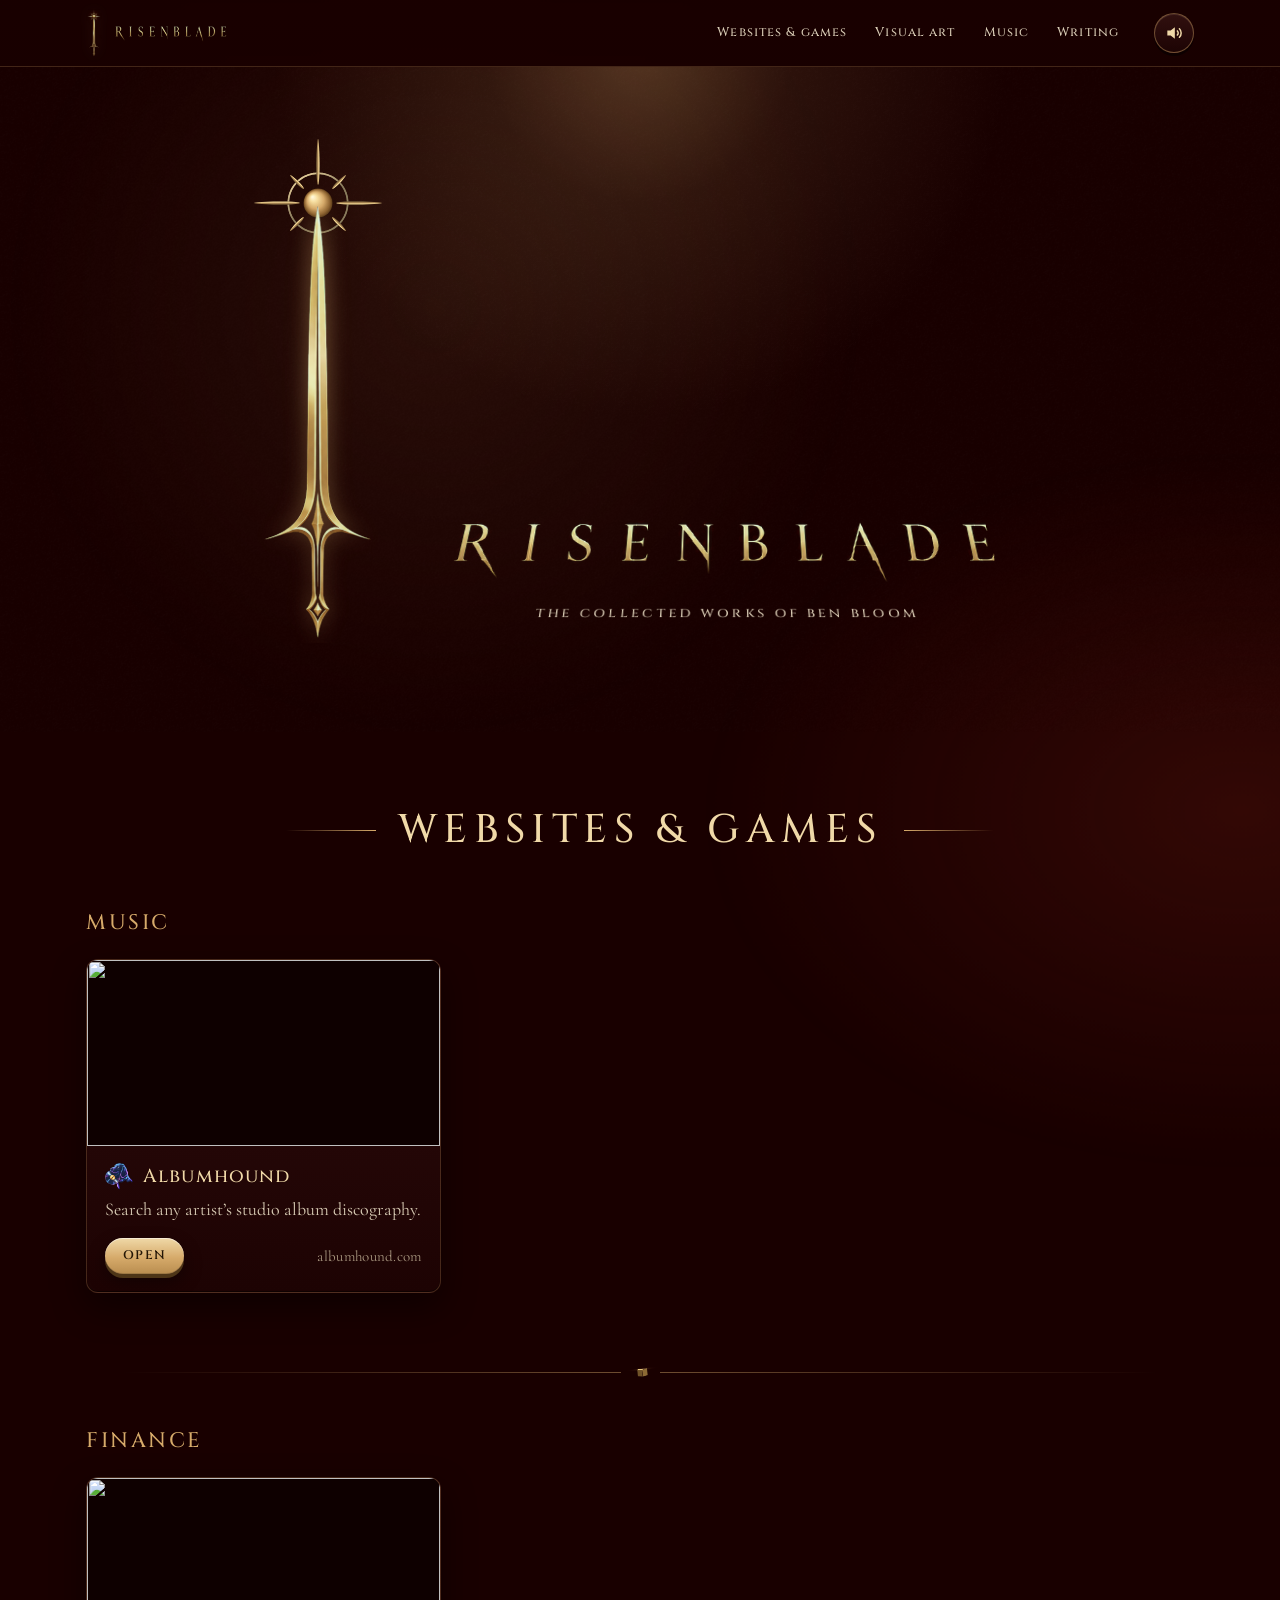
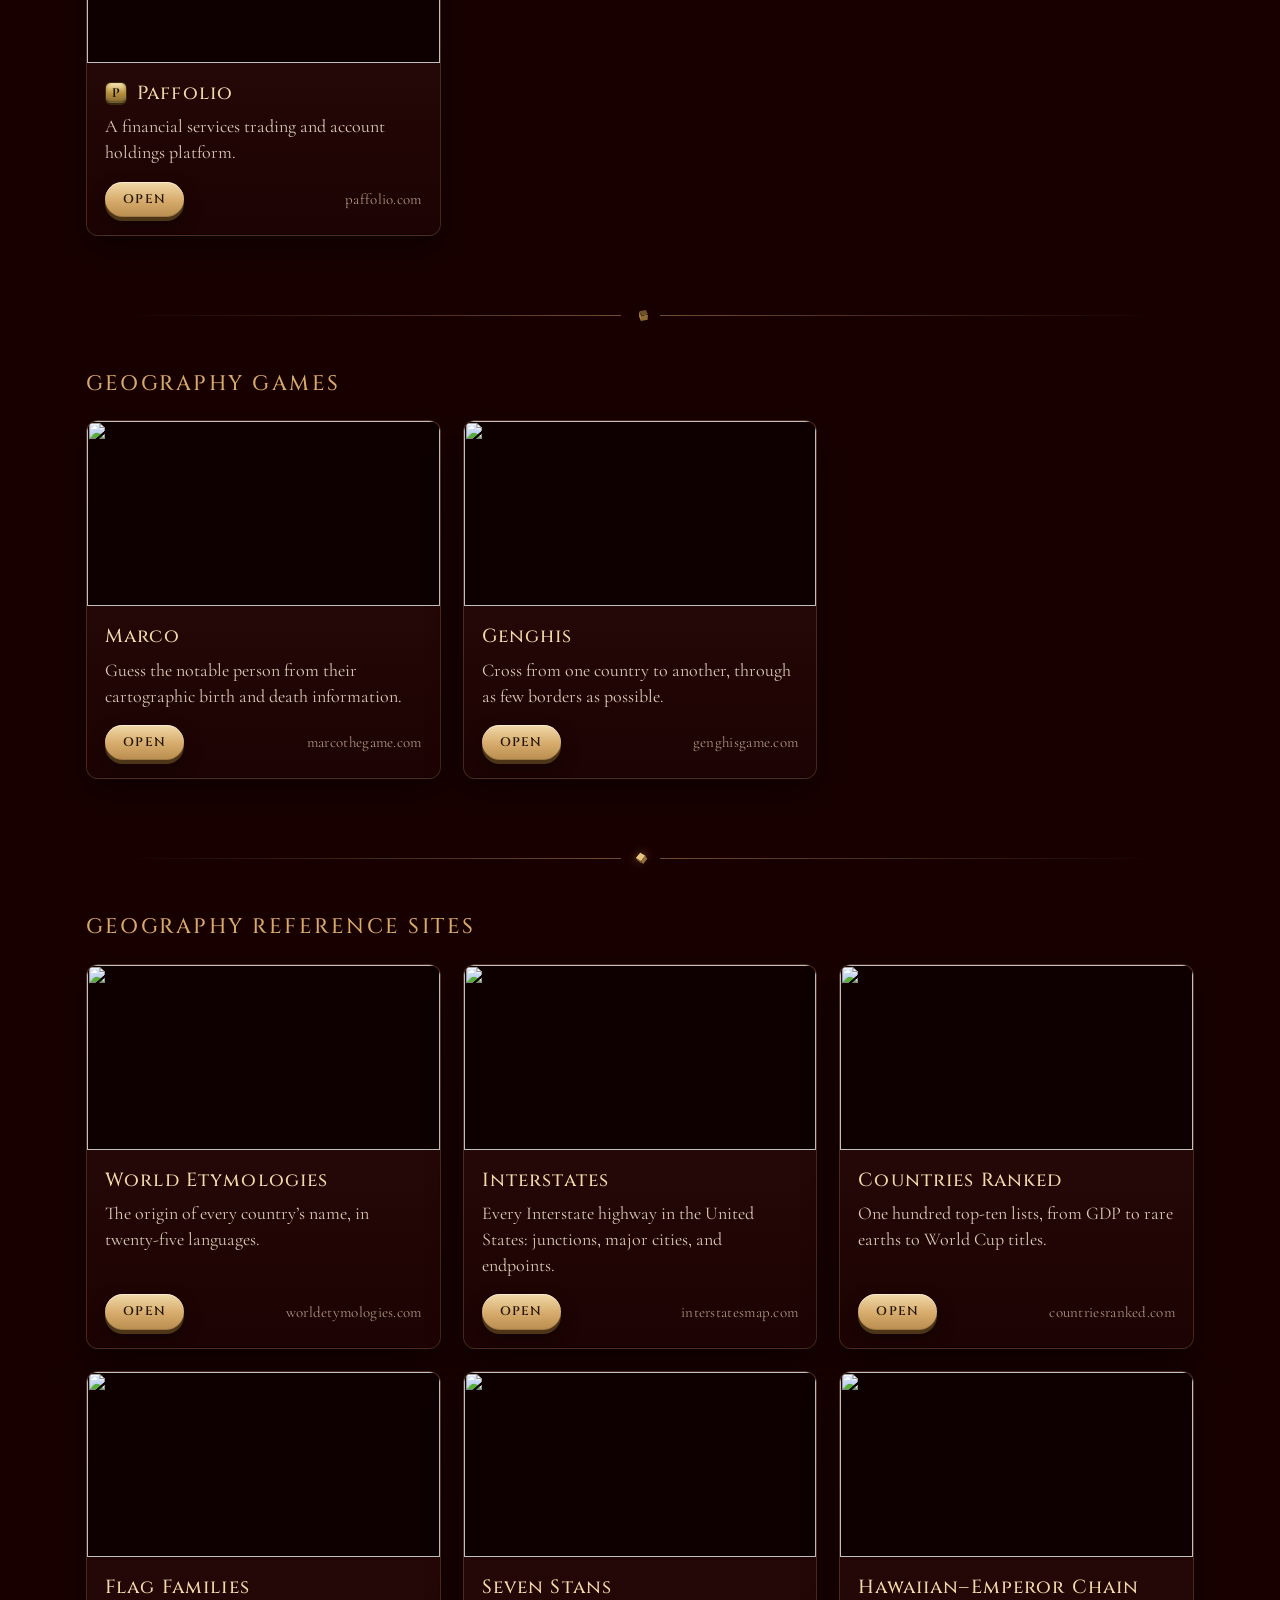
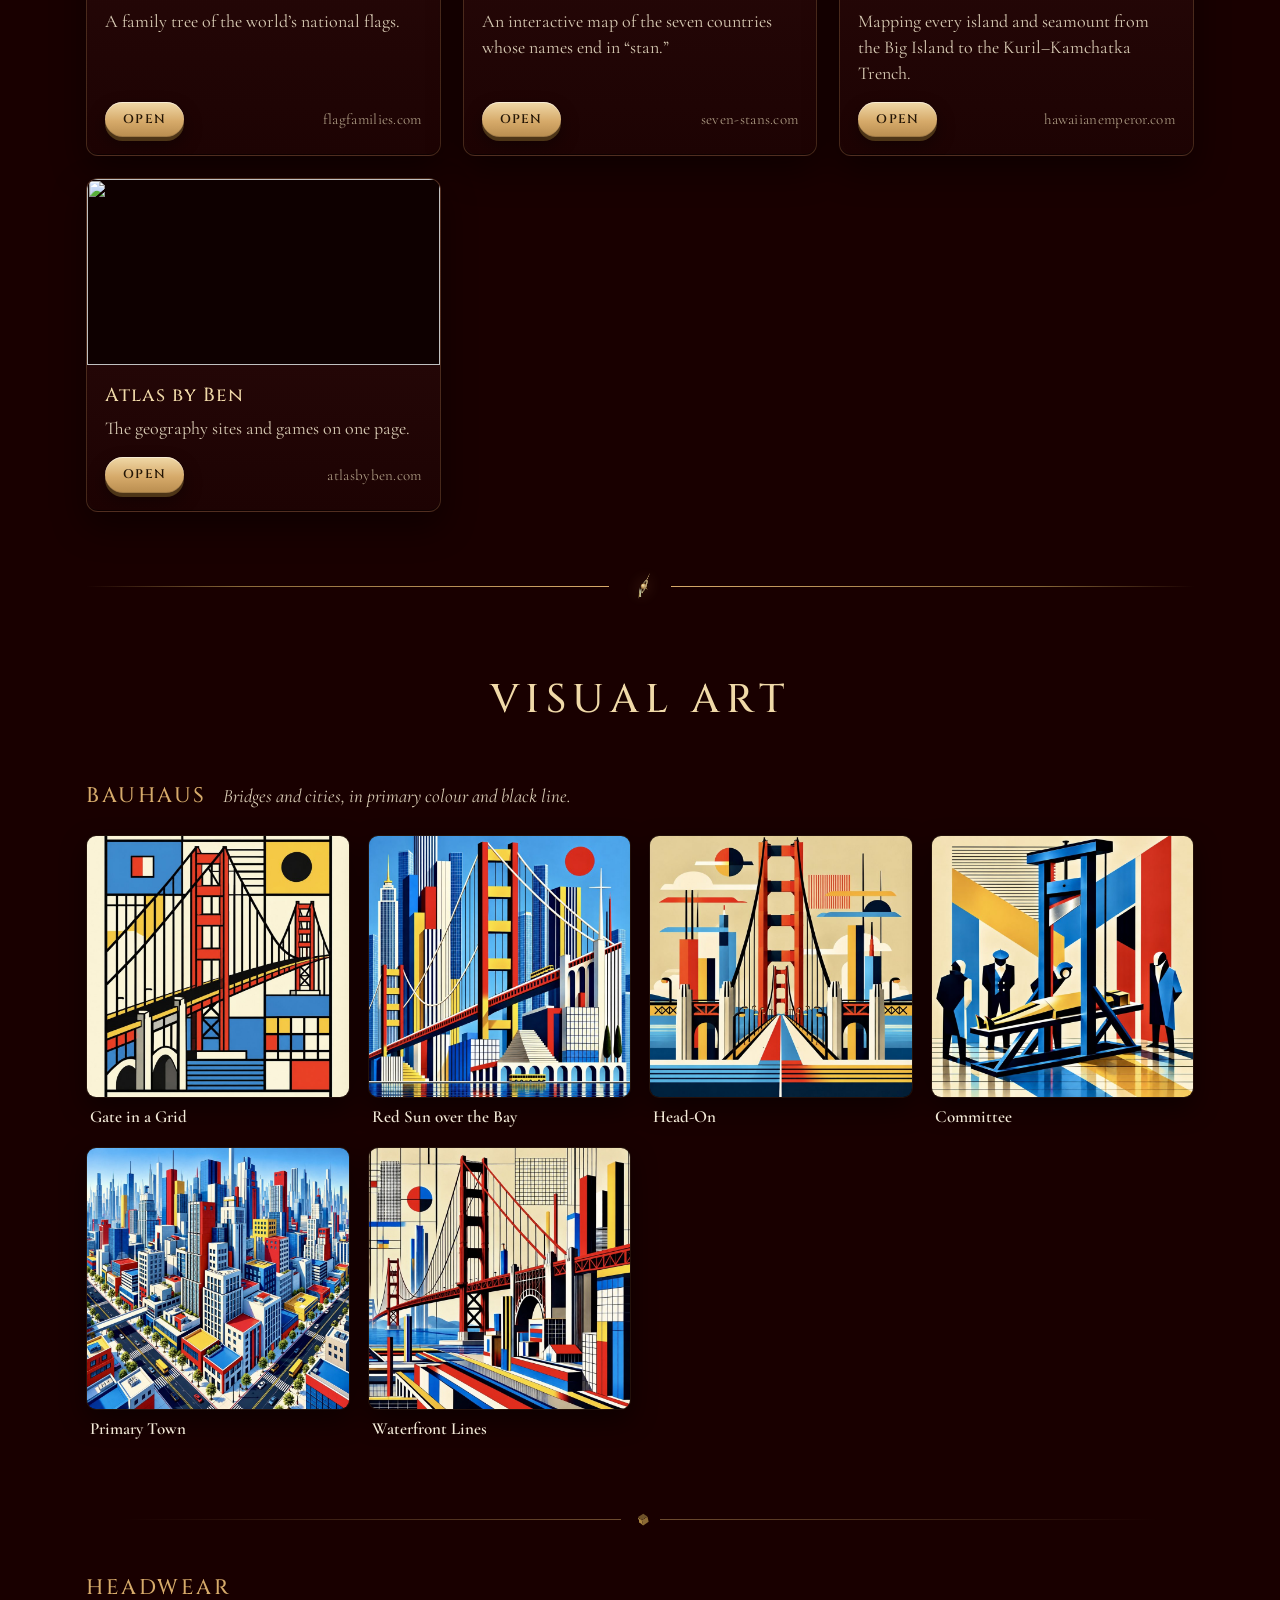
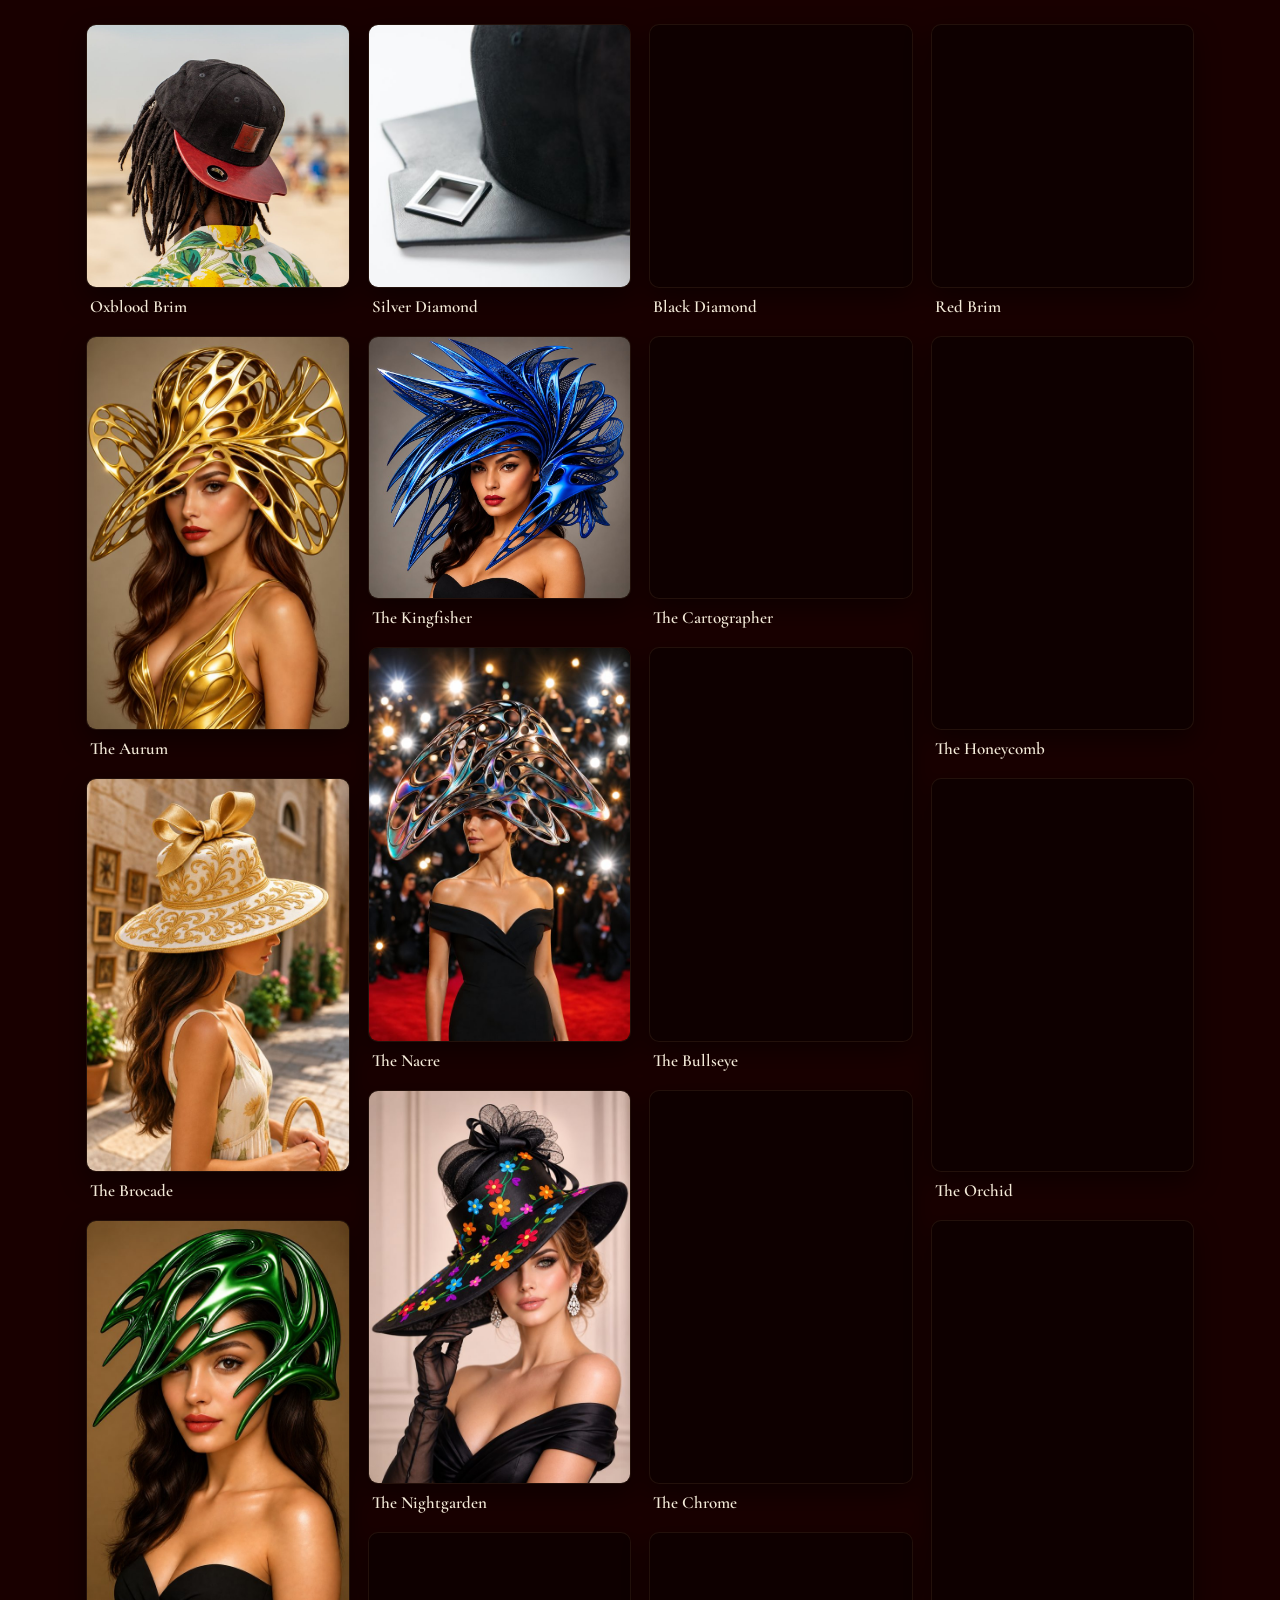
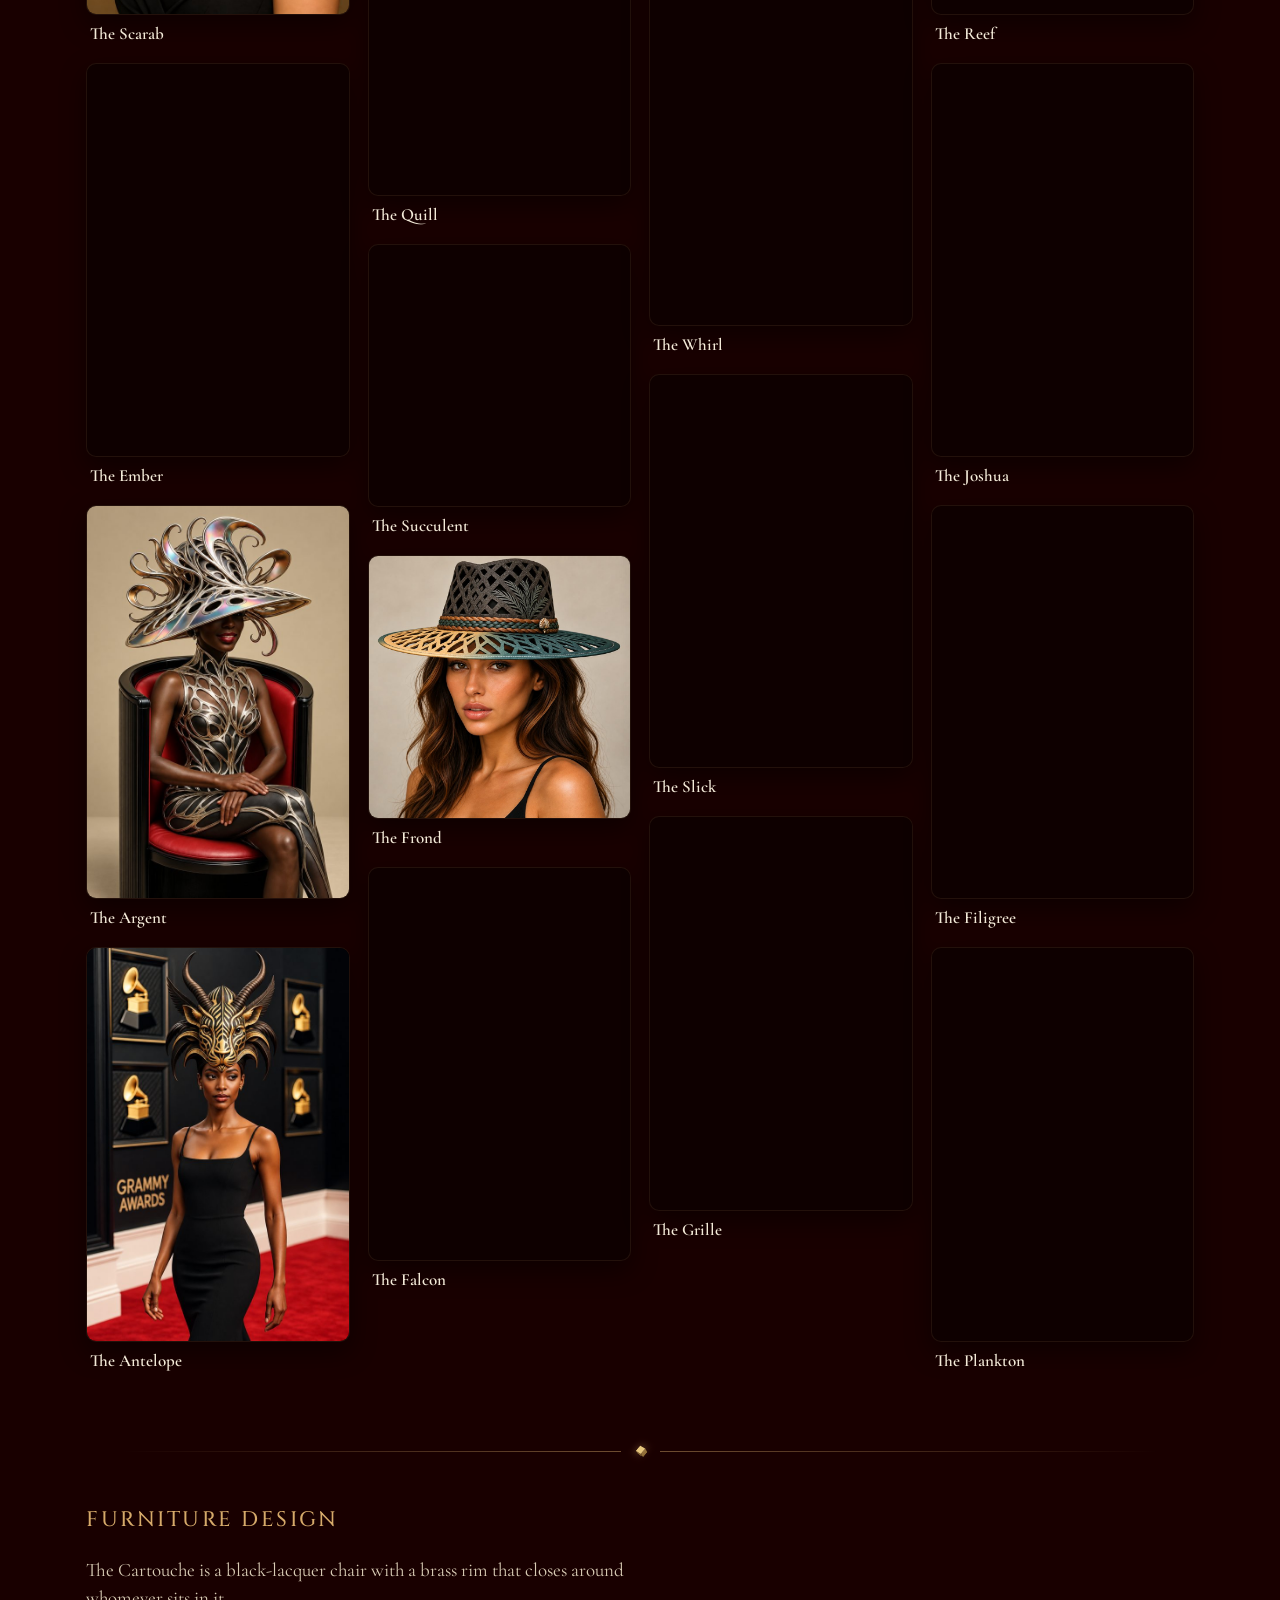
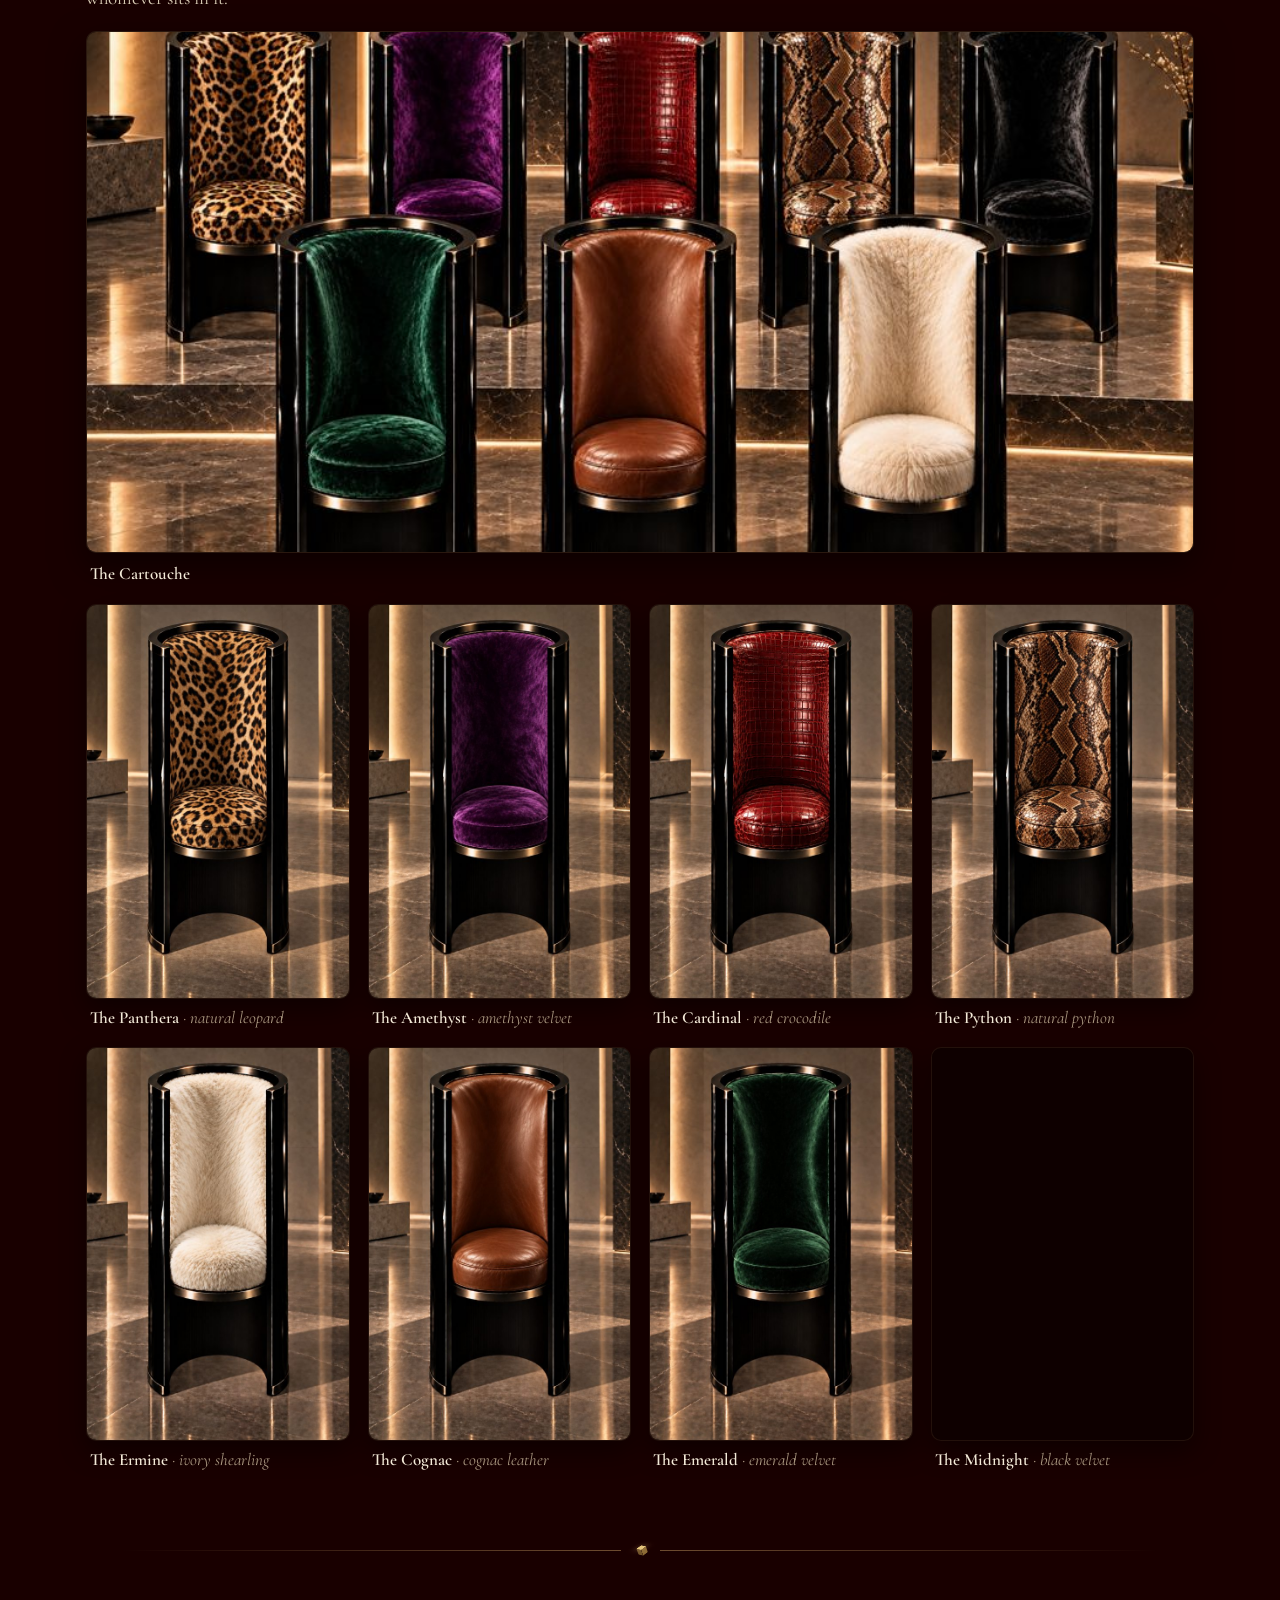
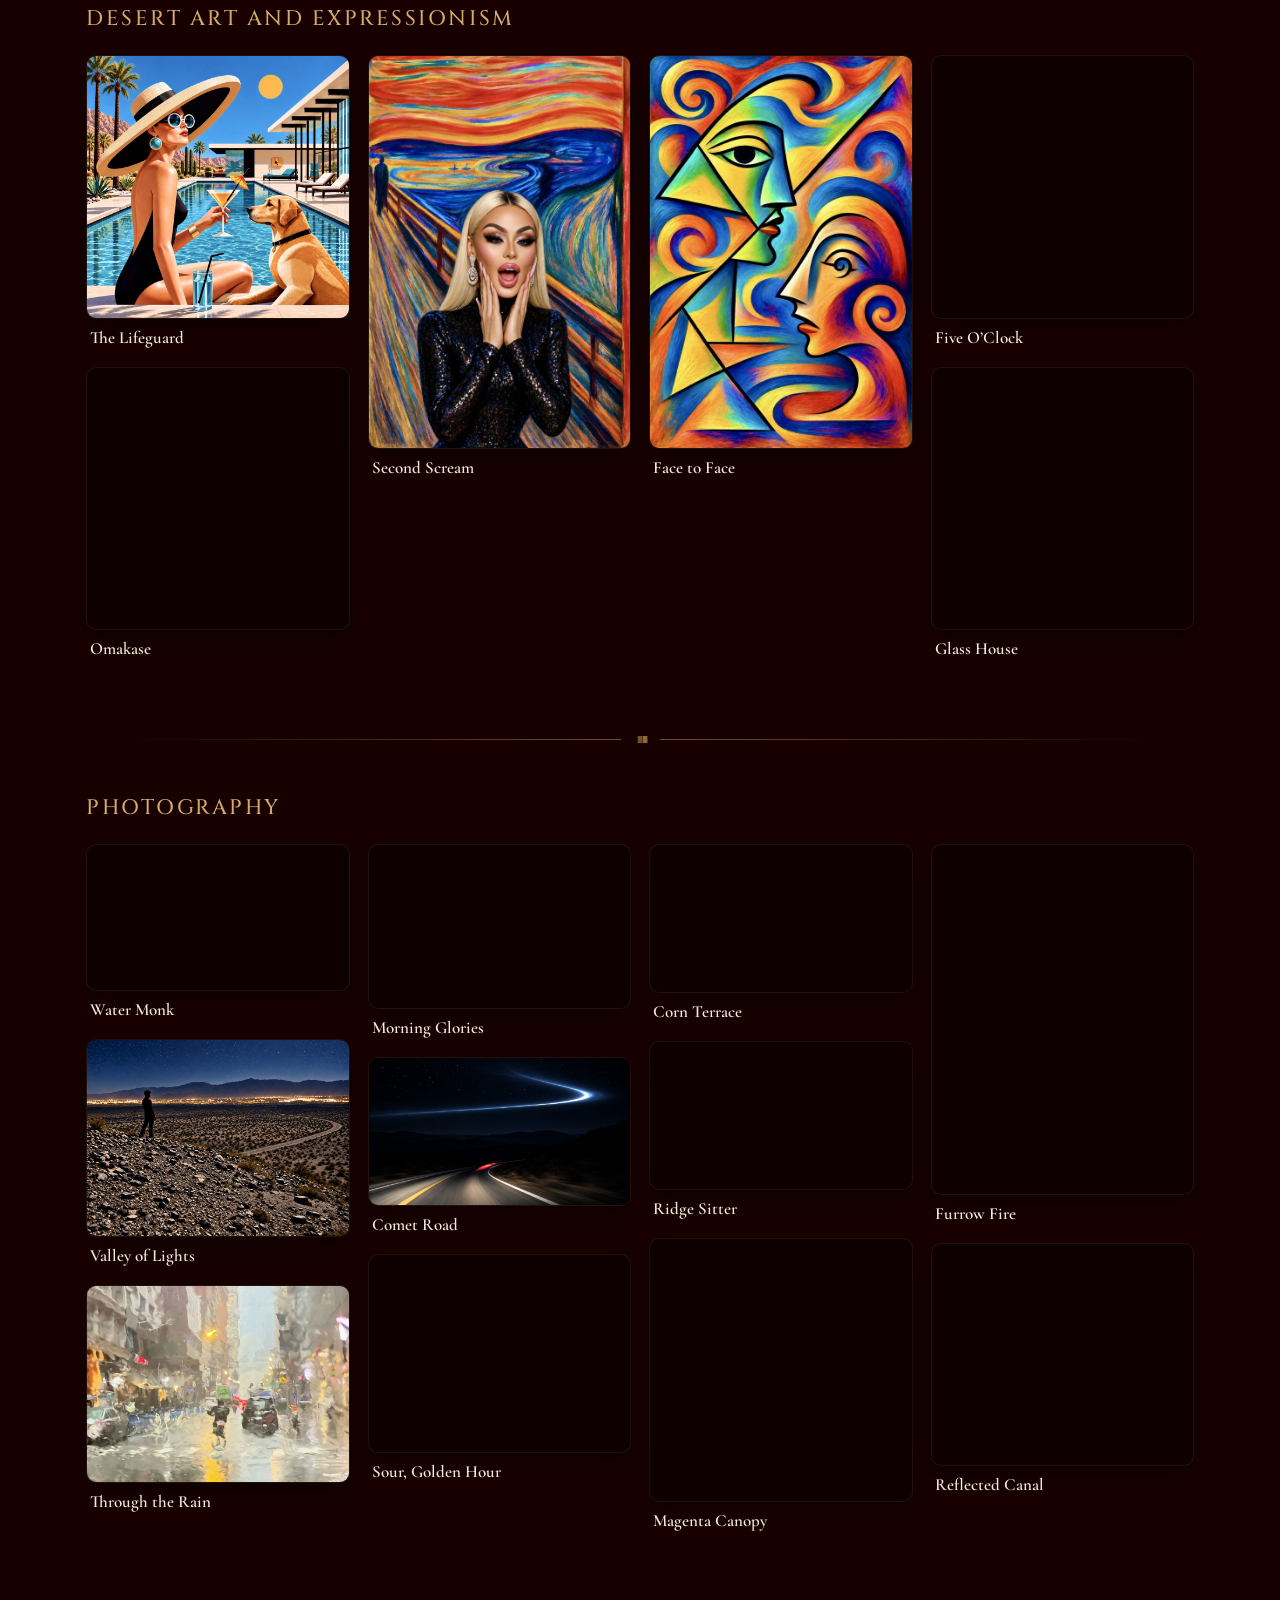
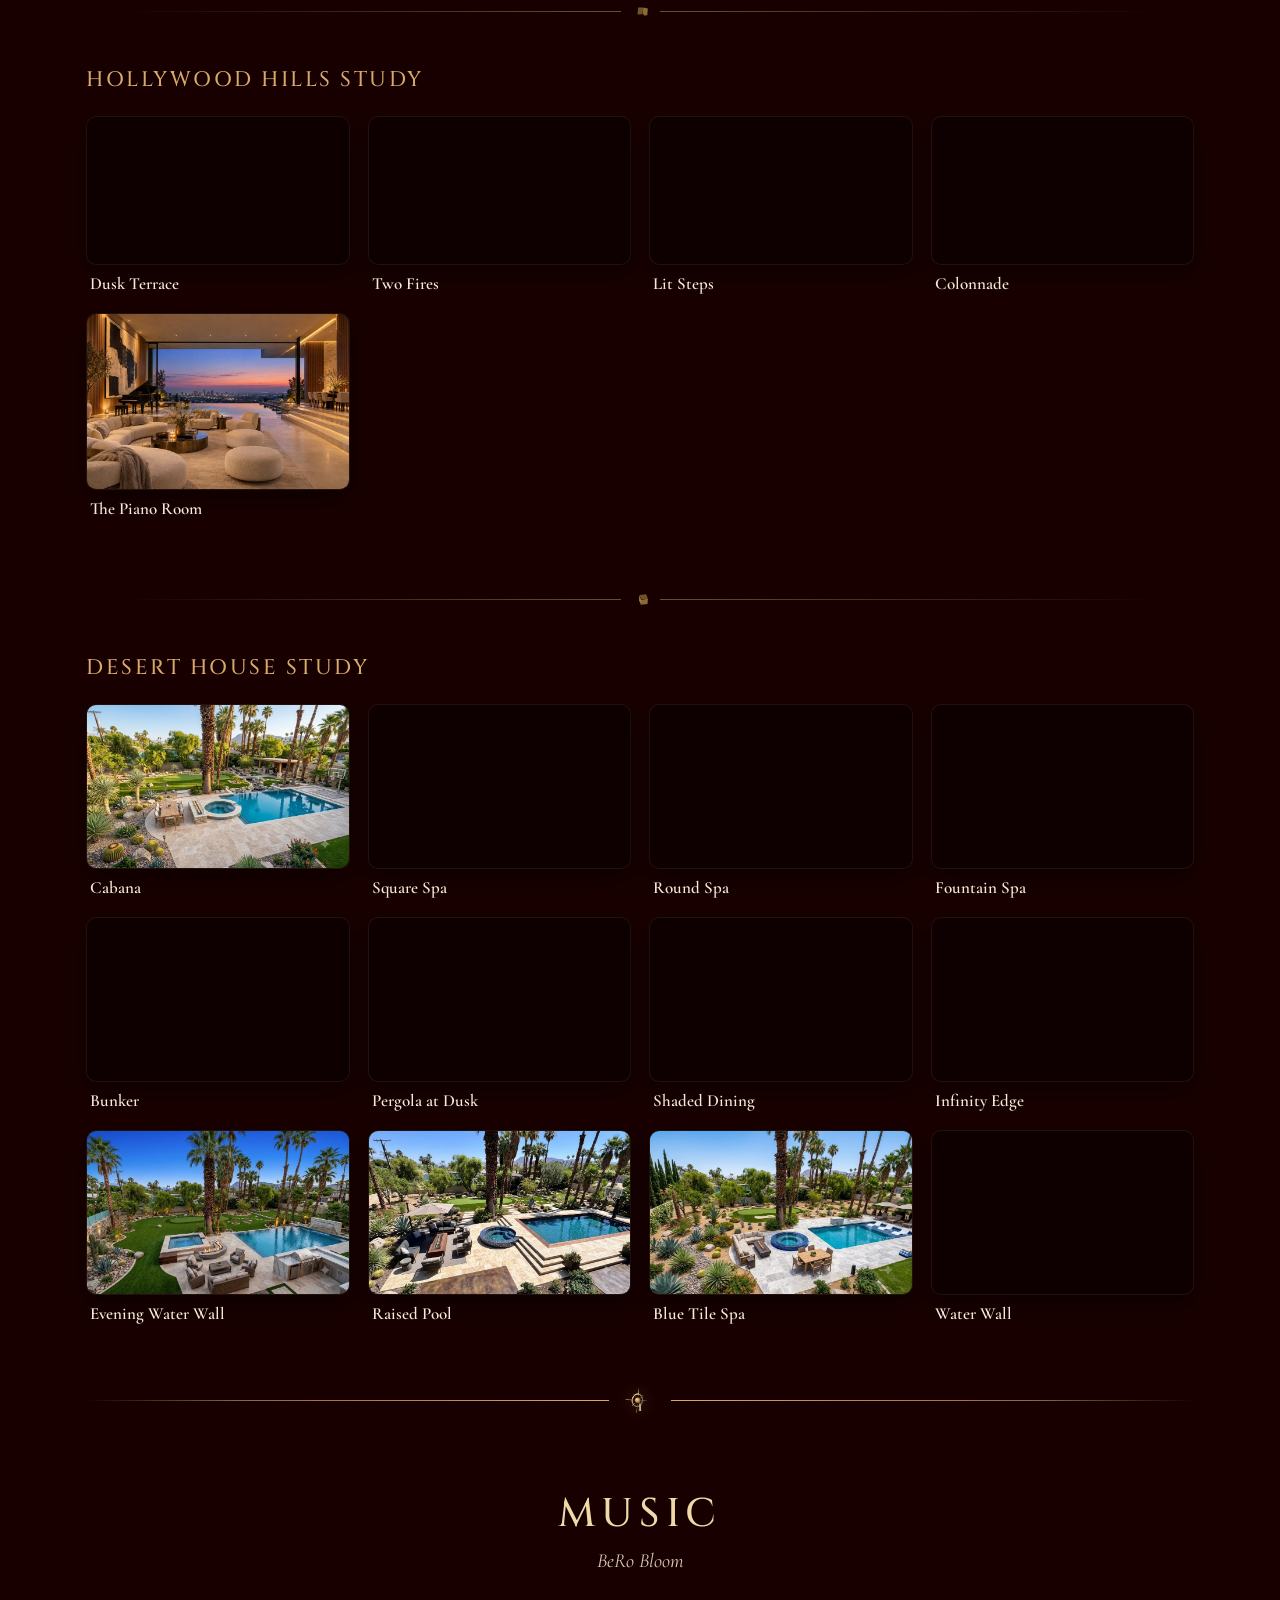
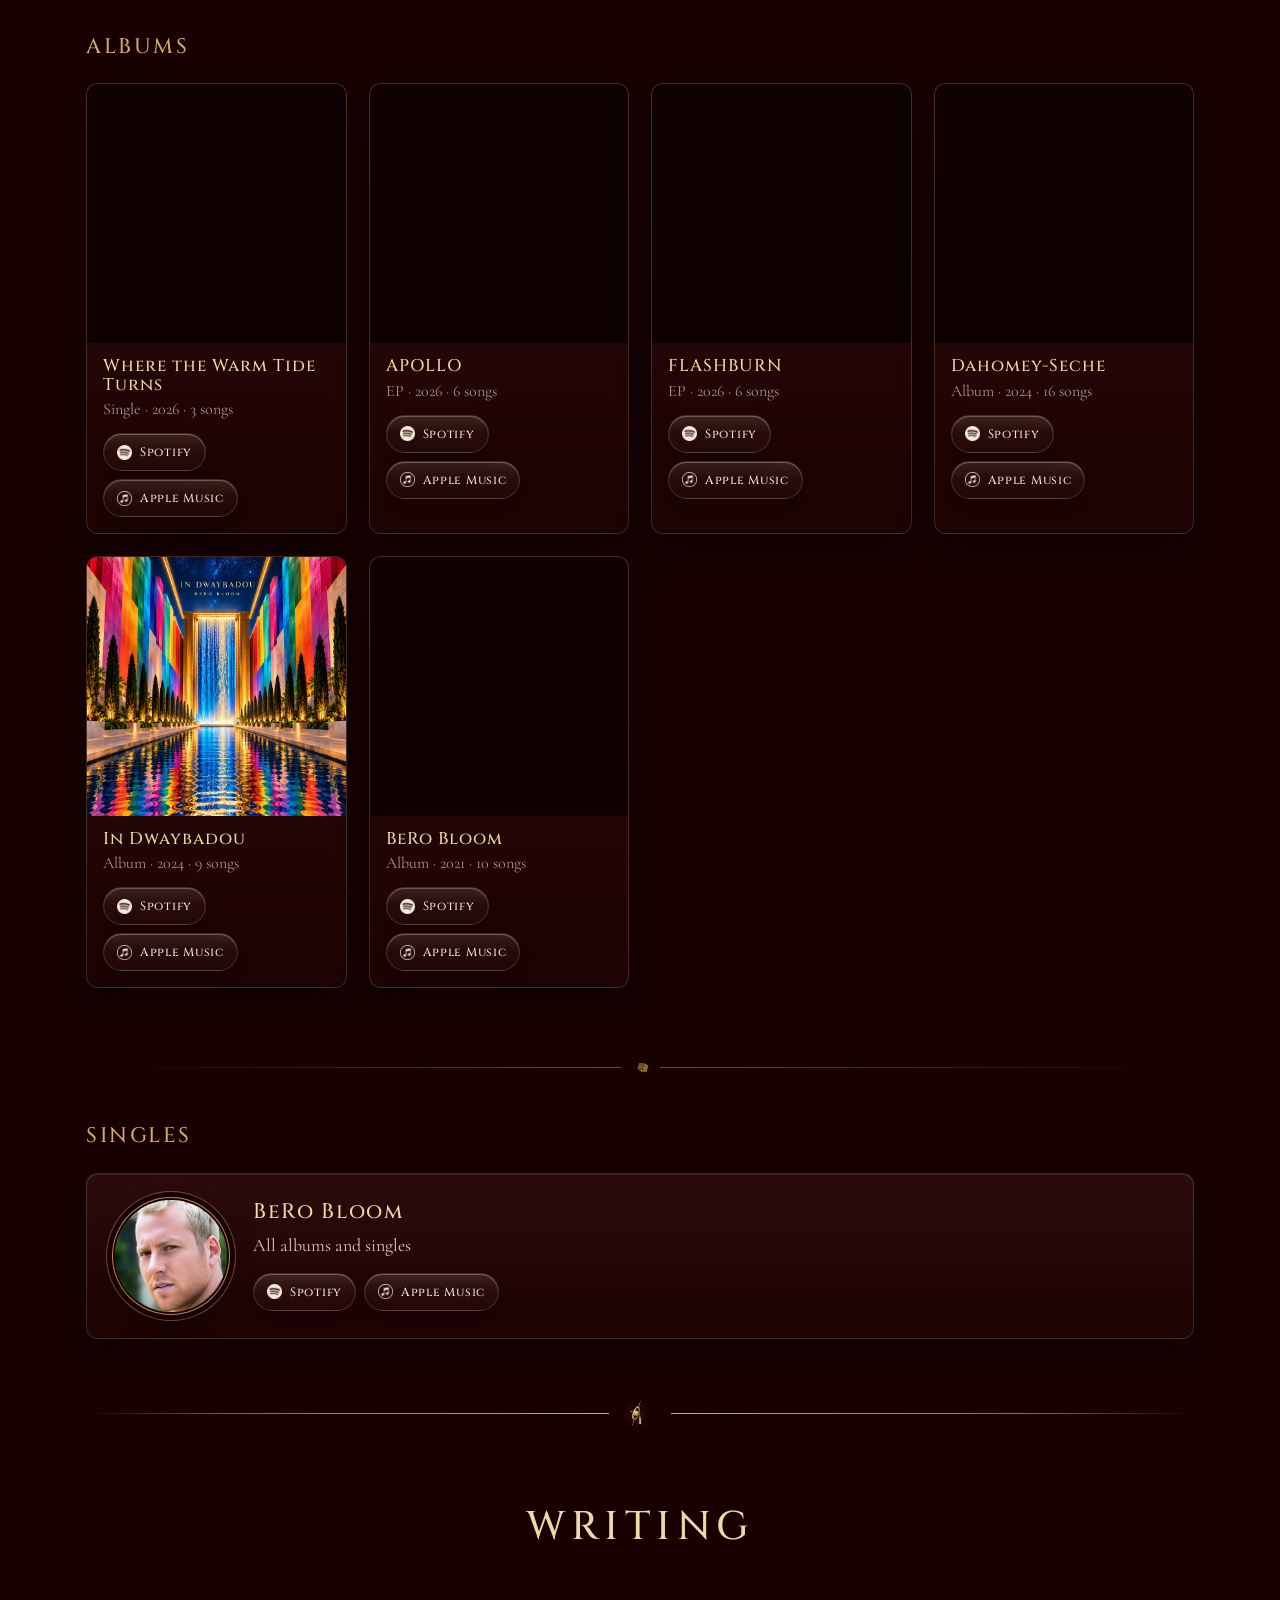
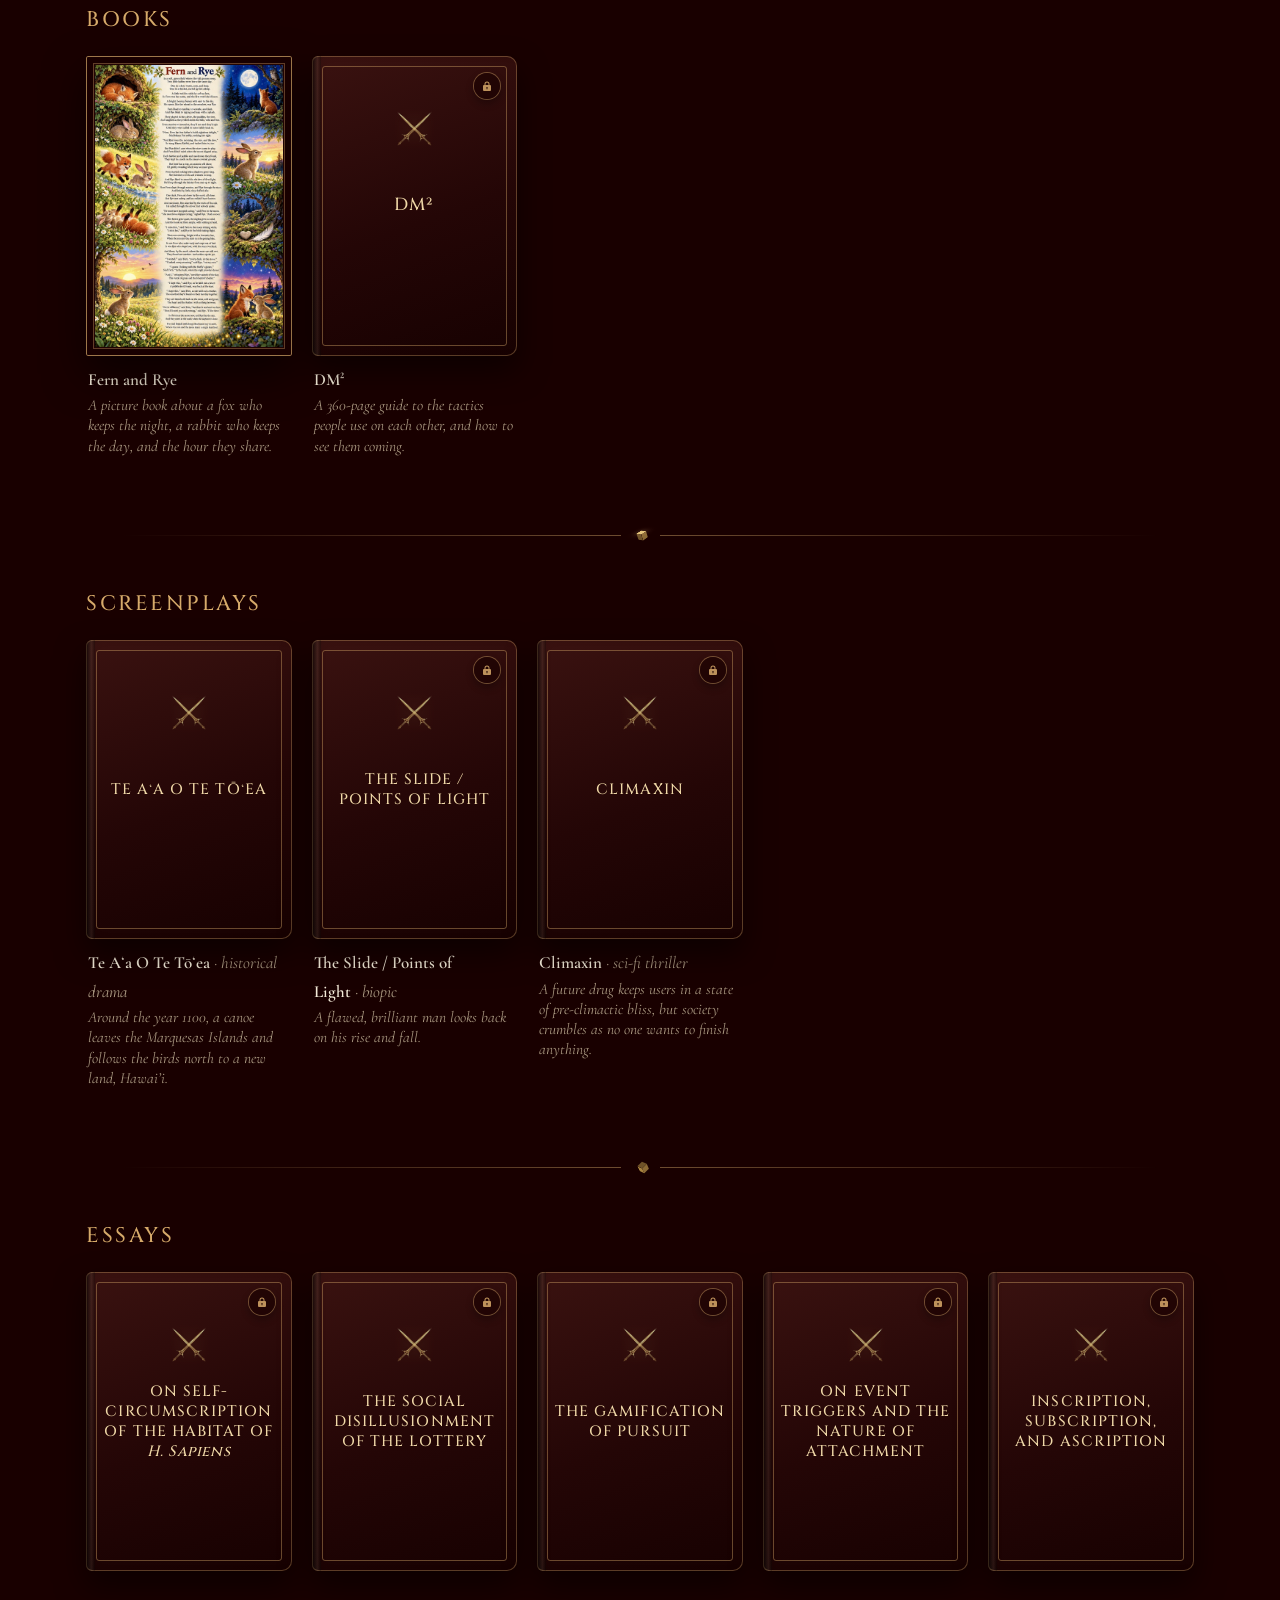
==== commit 6c42ee95: "Update index.html" ====
--- a/index.html
+++ b/index.html
@@ -509,7 +509,7 @@
       <div class="group-head rv"><h3>Geography Reference Sites</h3></div>
       <div class="sites">
 <a class="card site rv" href="https://worldetymologies.com/" target="_blank" rel="noopener"><span class="shot"><img src="https://worldetymologies.com/og-image.png" alt="" loading="lazy" decoding="async"></span><span class="body"><span class="t">World Etymologies</span><span class="d">The origin of every country’s name, in twenty-five languages.</span><span class="foot"><span class="btn">Open</span><span class="url">worldetymologies.com</span></span></span></a>
-<a class="card site rv" href="https://interstatesmap.com/" target="_blank" rel="noopener"><span class="shot"><img src="https://interstatesmap.com/og-image.png" alt="" loading="lazy" decoding="async"></span><span class="body"><span class="t">Interstates</span><span class="d">Every Interstate highway in the United States, with its endpoints, major cities, and junctions.</span><span class="foot"><span class="btn">Open</span><span class="url">interstatesmap.com</span></span></span></a>
+<a class="card site rv" href="https://interstatesmap.com/" target="_blank" rel="noopener"><span class="shot"><img src="https://interstatesmap.com/og-image.png" alt="" loading="lazy" decoding="async"></span><span class="body"><span class="t">Interstates</span><span class="d">Every Interstate highway in the United States: junctions, major cities, and endpoints.</span><span class="foot"><span class="btn">Open</span><span class="url">interstatesmap.com</span></span></span></a>
 <a class="card site rv" href="https://countriesranked.com/" target="_blank" rel="noopener"><span class="shot"><img src="https://countriesranked.com/og-image.png" alt="" loading="lazy" decoding="async"></span><span class="body"><span class="t">Countries Ranked</span><span class="d">One hundred top-ten lists, from GDP to rare earths to World Cup titles.</span><span class="foot"><span class="btn">Open</span><span class="url">countriesranked.com</span></span></span></a>
 <a class="card site rv" href="https://flagfamilies.com/" target="_blank" rel="noopener"><span class="shot"><img src="https://flagfamilies.com/og-image.png" alt="" loading="lazy" decoding="async"></span><span class="body"><span class="t">Flag Families</span><span class="d">A family tree of the world’s national flags.</span><span class="foot"><span class="btn">Open</span><span class="url">flagfamilies.com</span></span></span></a>
 <a class="card site rv" href="https://seven-stans.com/" target="_blank" rel="noopener"><span class="shot"><img src="https://seven-stans.com/og-image.png" alt="" loading="lazy" decoding="async"></span><span class="body"><span class="t">Seven Stans</span><span class="d">An interactive map of the seven countries whose names end in “stan.”</span><span class="foot"><span class="btn">Open</span><span class="url">seven-stans.com</span></span></span></a>
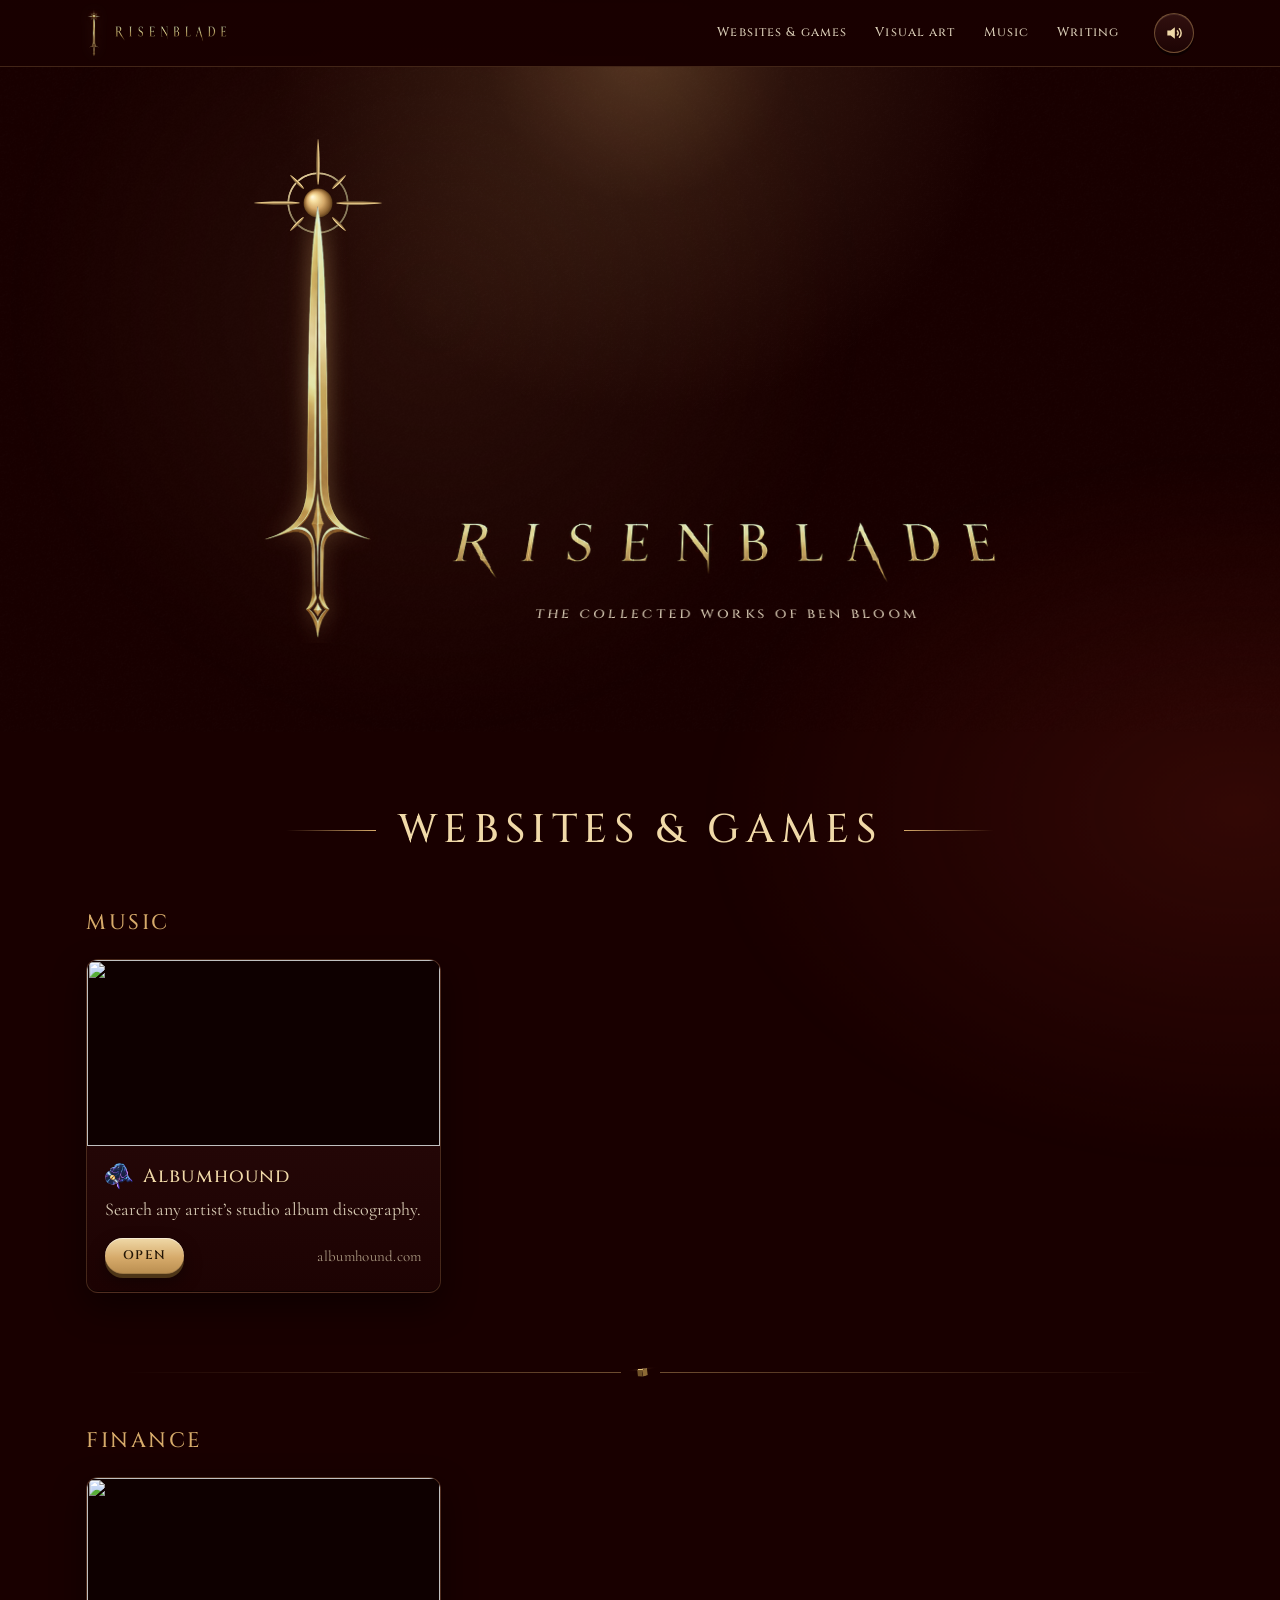
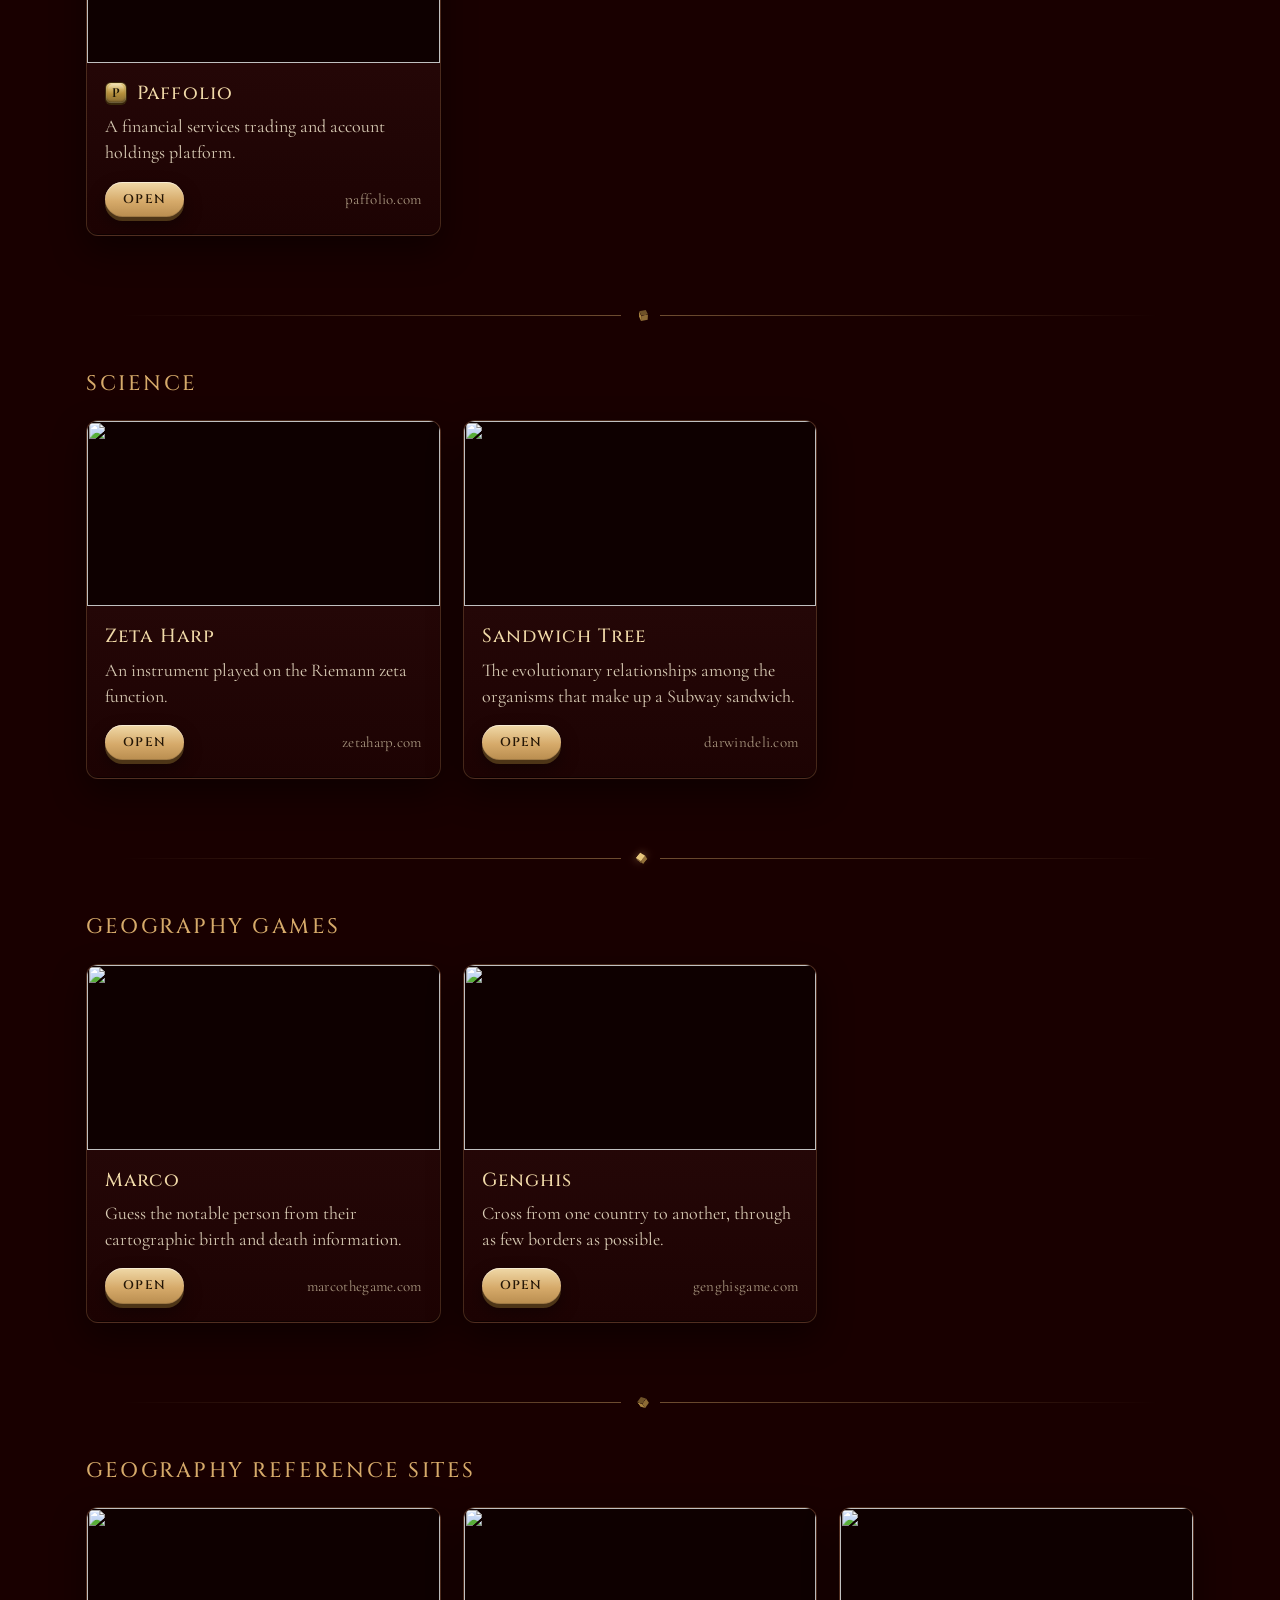
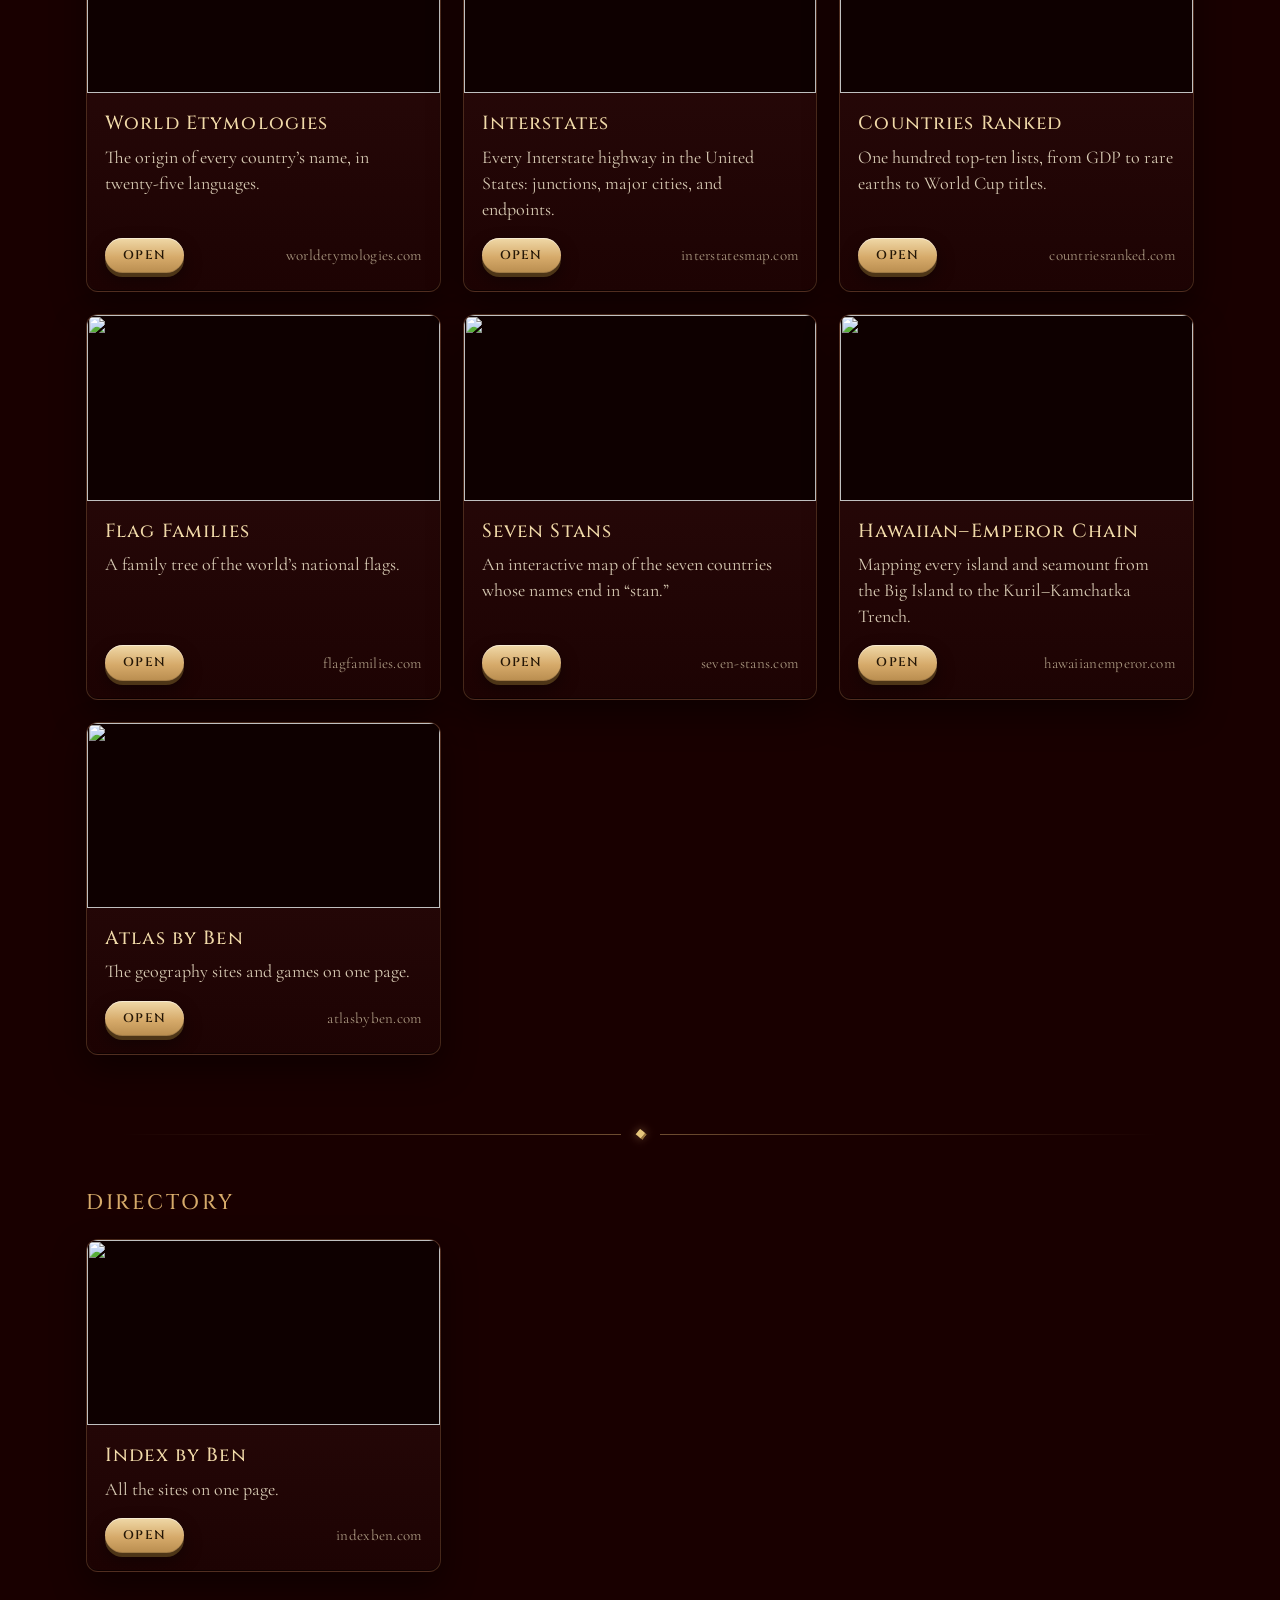
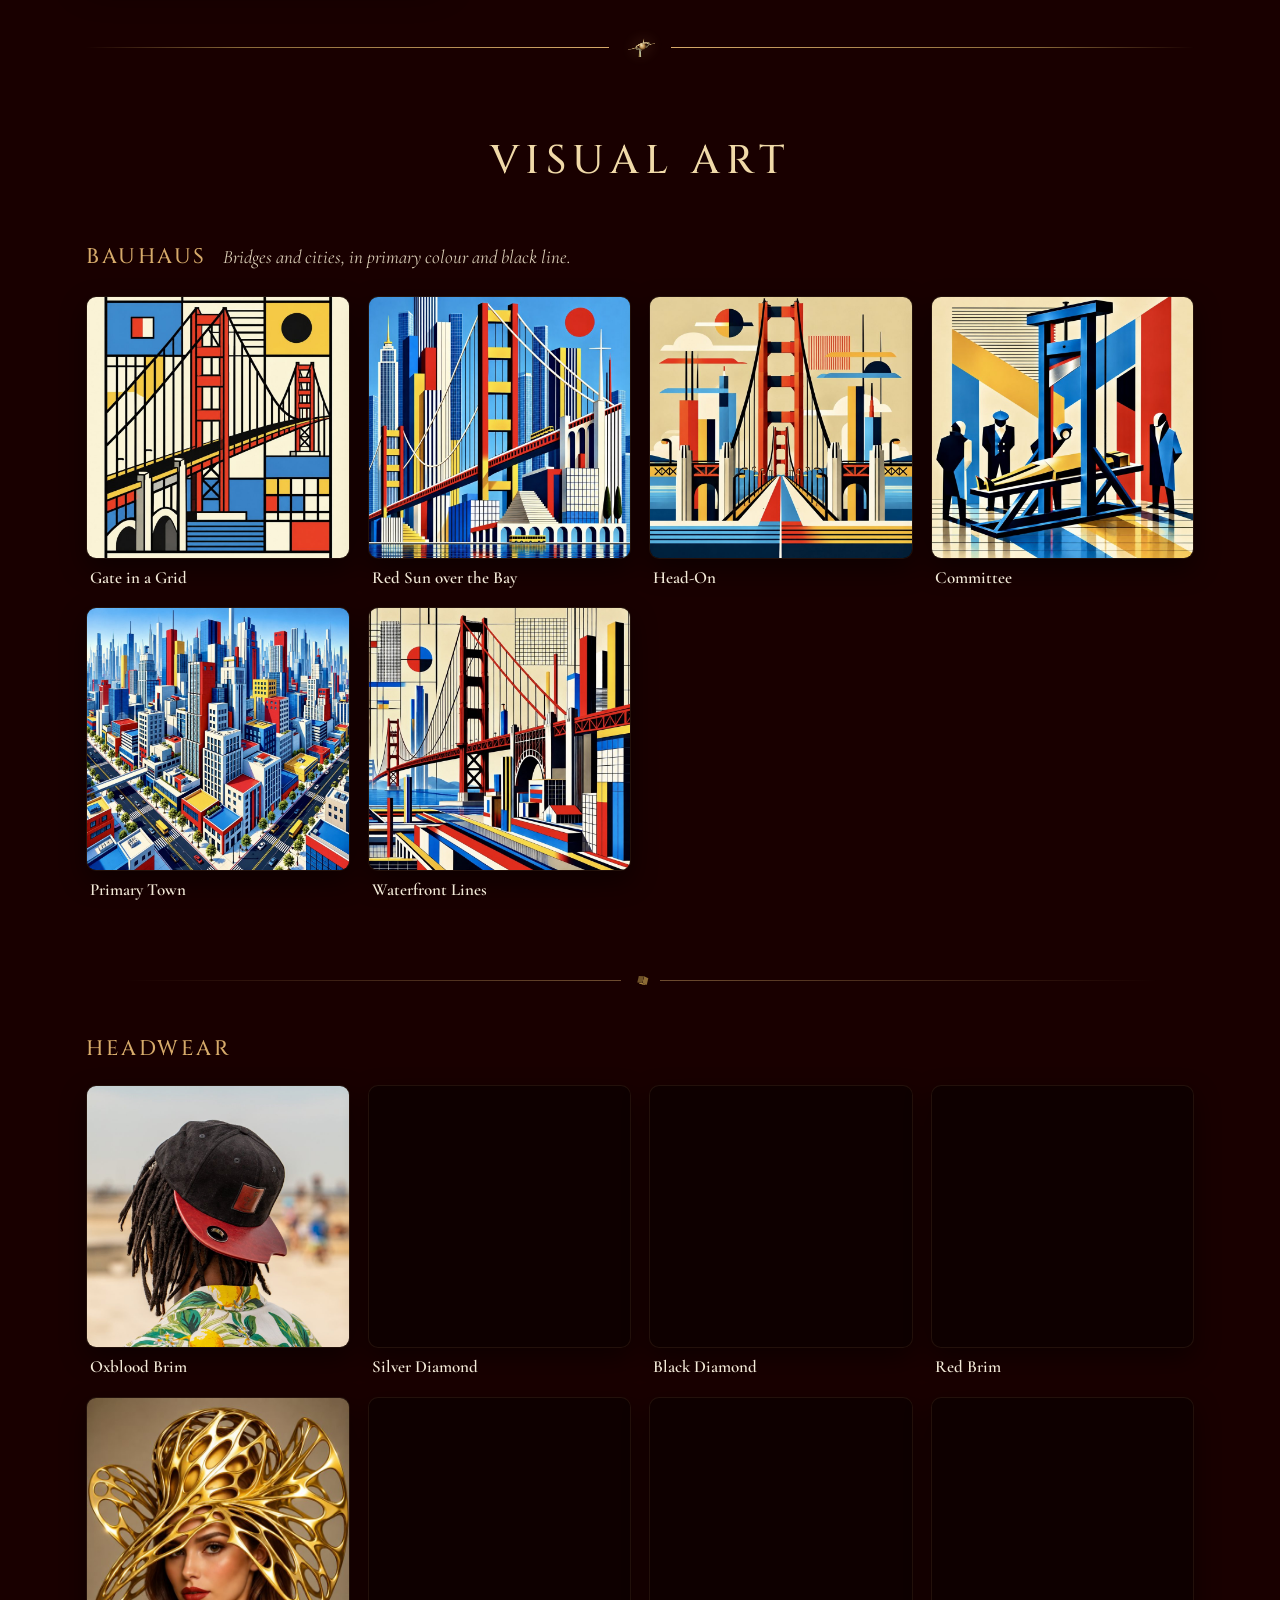
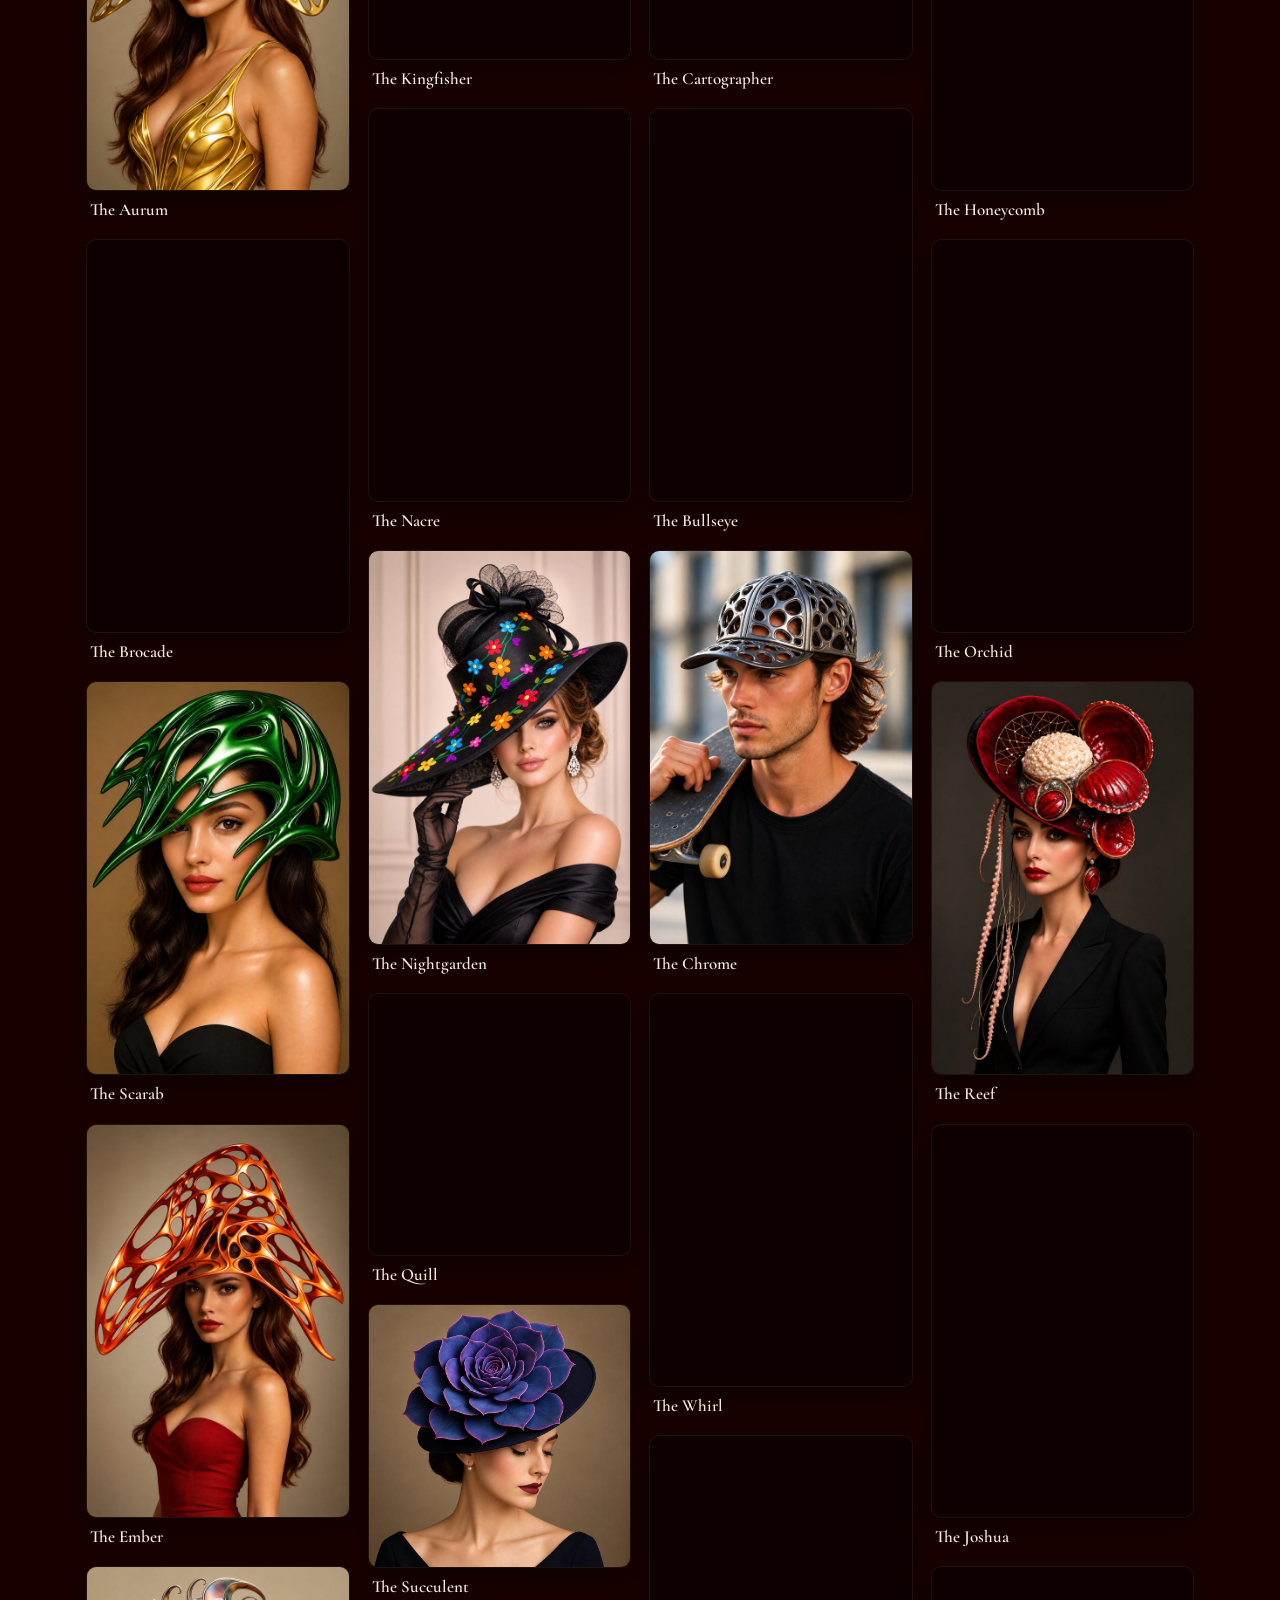
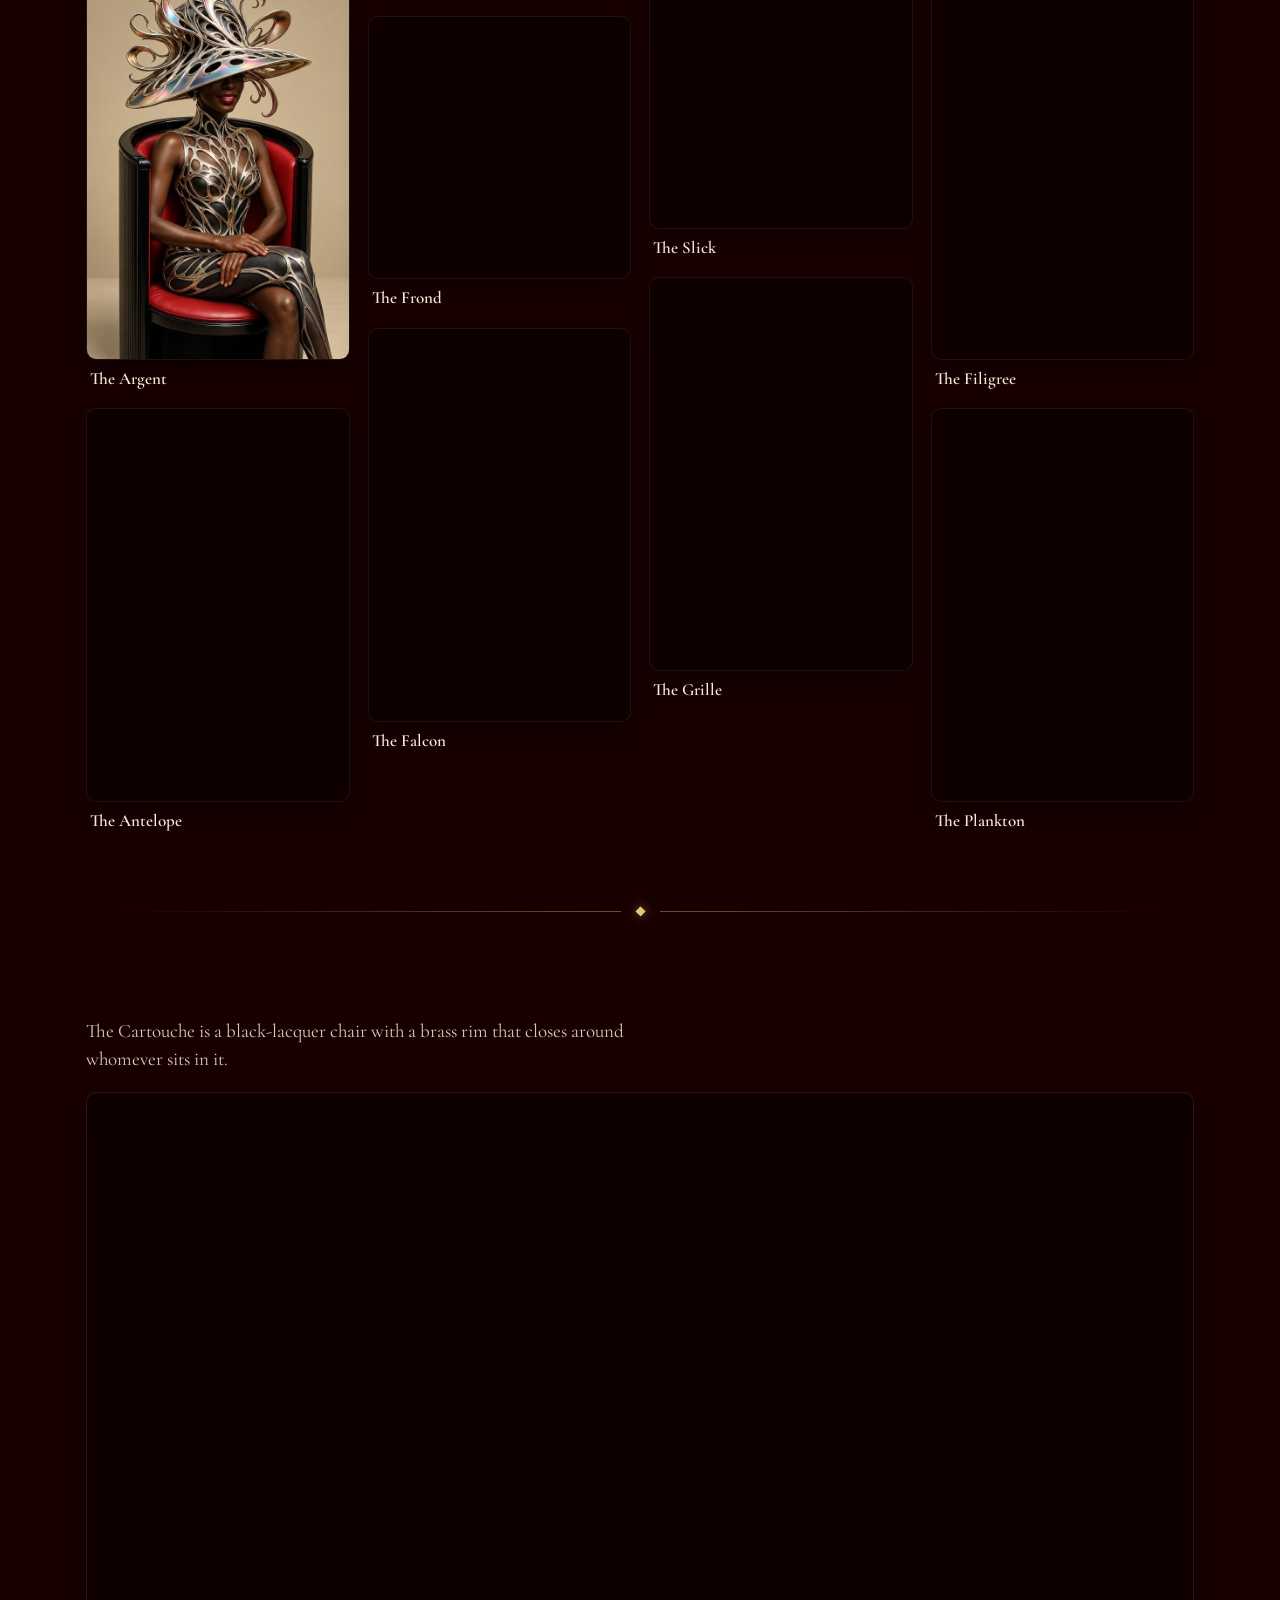
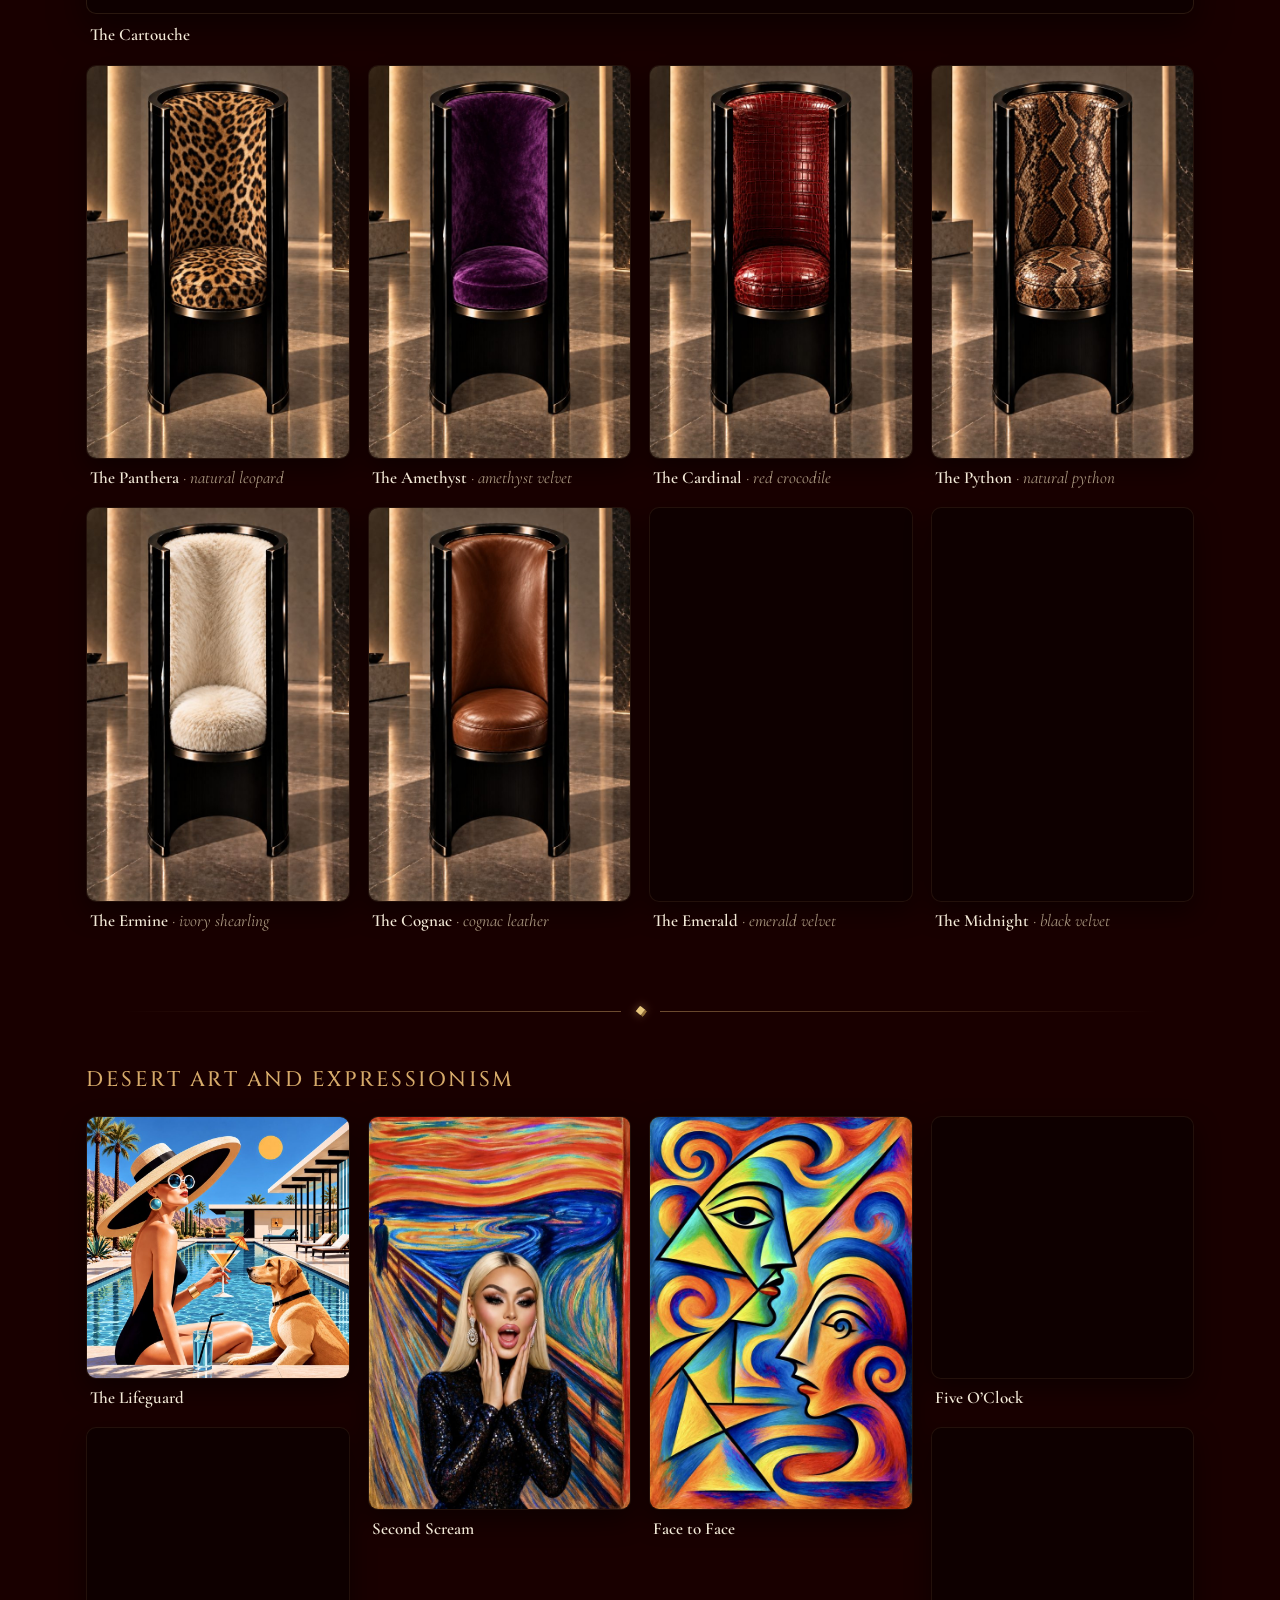
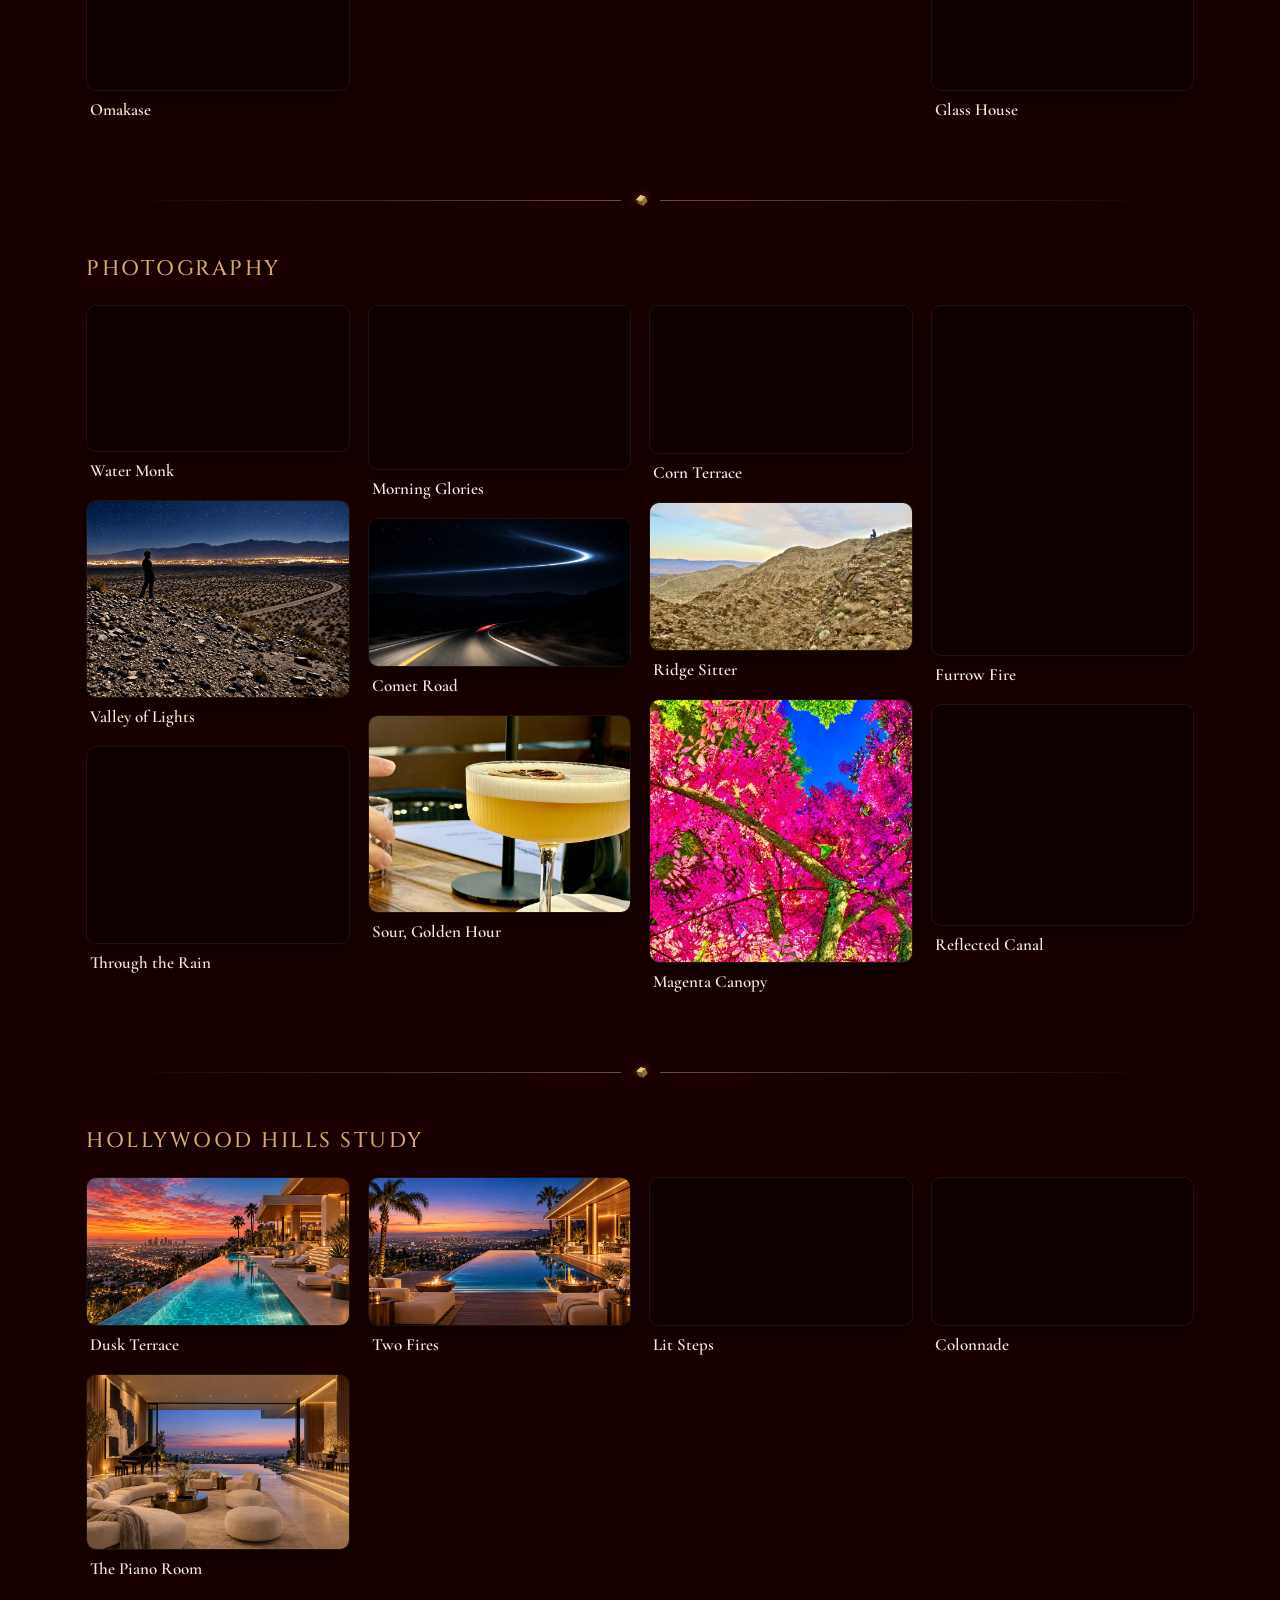
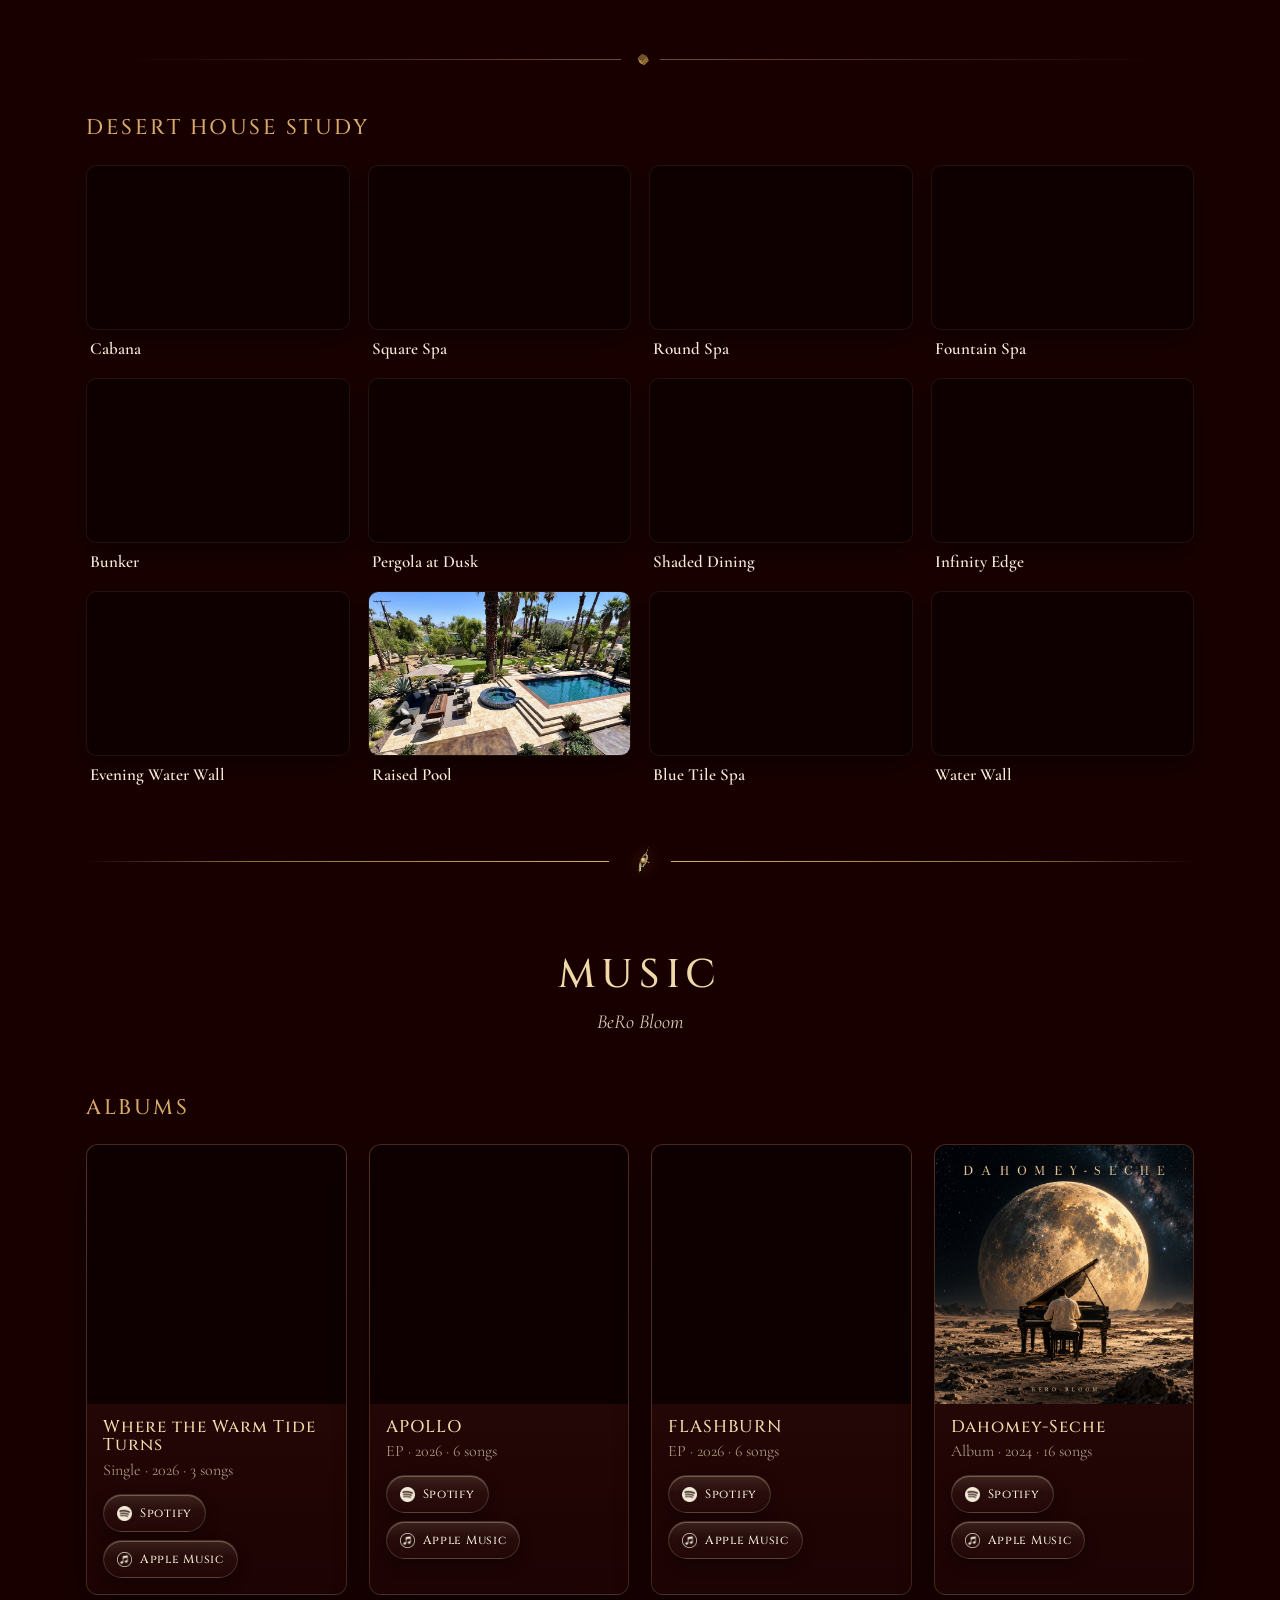
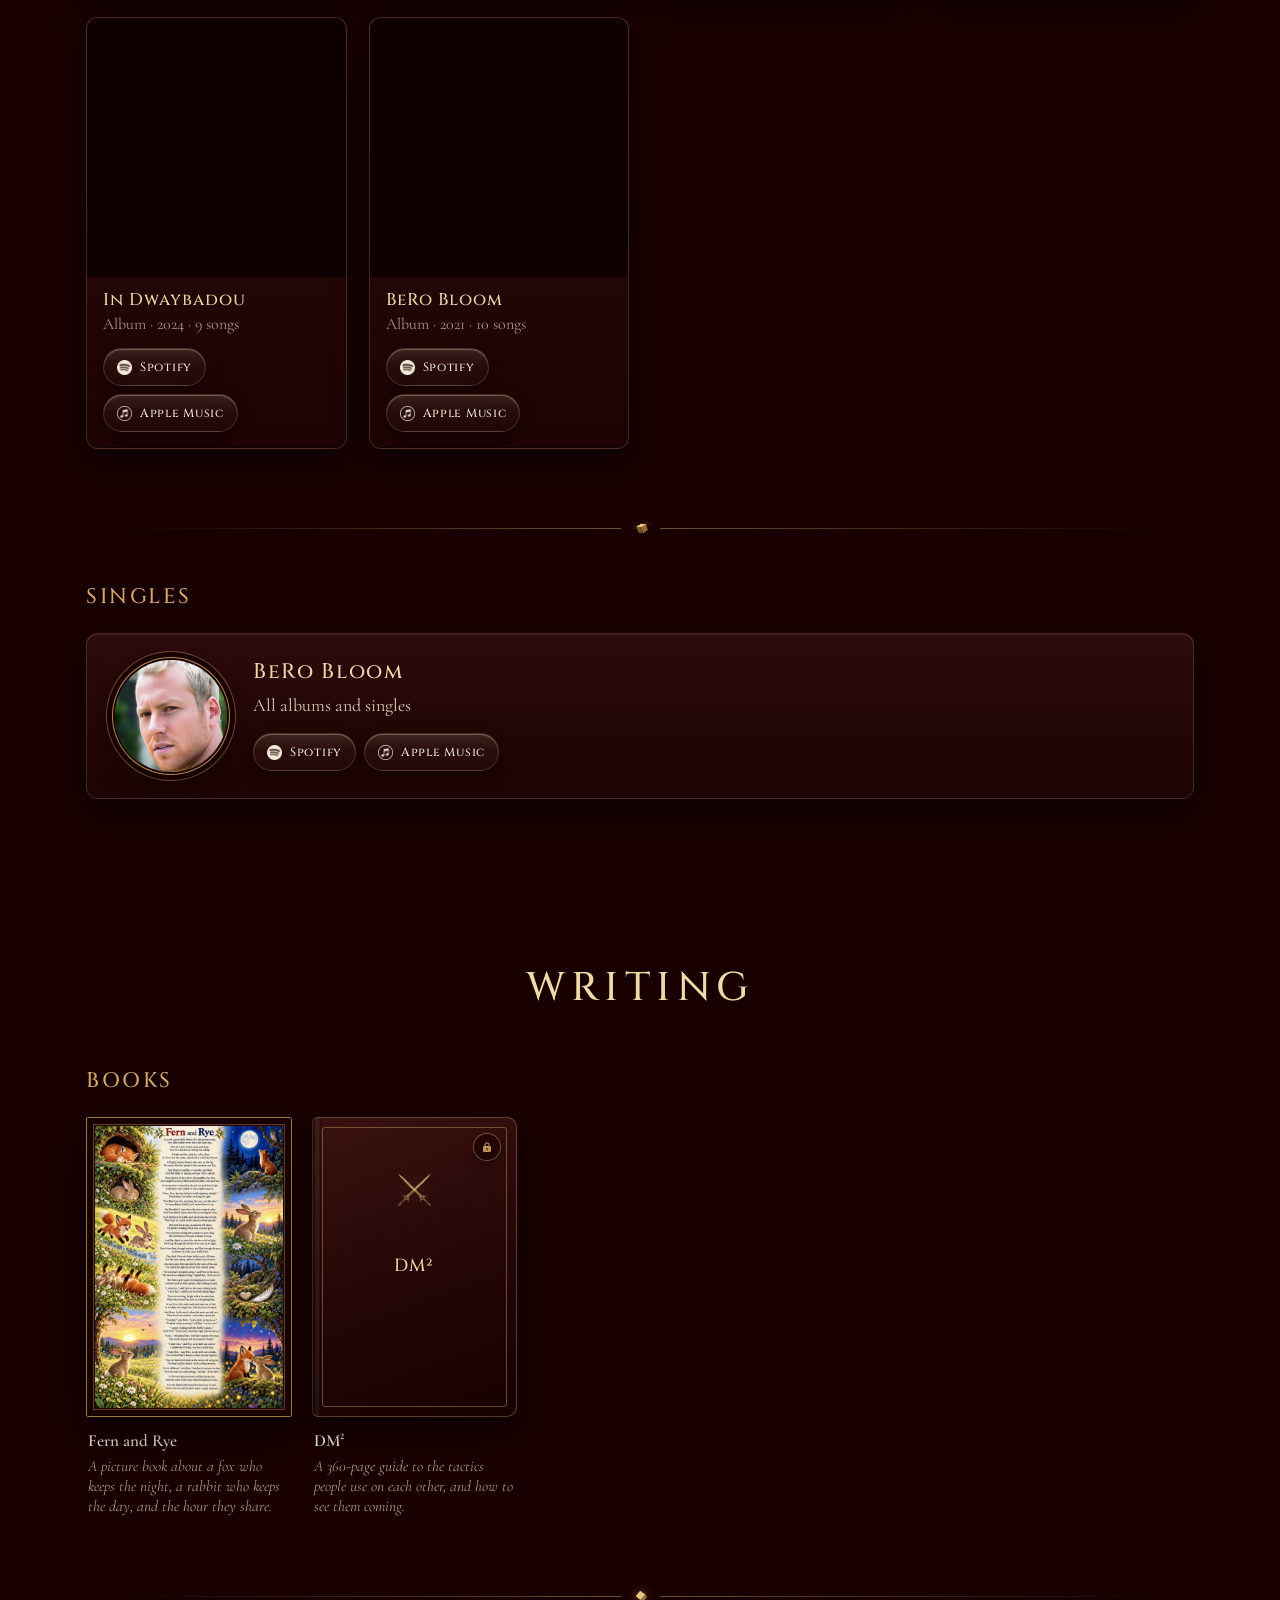
==== commit 3a57cf45: "Update index.html" ====
--- a/index.html
+++ b/index.html
@@ -44,15 +44,18 @@
     { "@type": "ItemList", "name": "Websites and games by Ben Bloom", "itemListElement": [
         { "@type": "ListItem", "position": 1, "url": "https://albumhound.com/", "name": "Albumhound" },
         { "@type": "ListItem", "position": 2, "url": "https://paffolio.com/", "name": "Paffolio" },
-        { "@type": "ListItem", "position": 3, "url": "https://marcothegame.com/", "name": "Marco" },
-        { "@type": "ListItem", "position": 4, "url": "https://genghisgame.com/", "name": "Genghis" },
-        { "@type": "ListItem", "position": 5, "url": "https://worldetymologies.com/", "name": "World Etymologies" },
-        { "@type": "ListItem", "position": 6, "url": "https://interstatesmap.com/", "name": "Interstates" },
-        { "@type": "ListItem", "position": 7, "url": "https://countriesranked.com/", "name": "Countries Ranked" },
-        { "@type": "ListItem", "position": 8, "url": "https://flagfamilies.com/", "name": "Flag Families" },
-        { "@type": "ListItem", "position": 9, "url": "https://seven-stans.com/", "name": "Seven Stans" },
-        { "@type": "ListItem", "position": 10, "url": "https://hawaiianemperor.com/", "name": "Hawaiian–Emperor Chain" },
-        { "@type": "ListItem", "position": 11, "url": "https://atlasbyben.com/", "name": "Atlas by Ben" } ] },
+        { "@type": "ListItem", "position": 3, "url": "https://zetaharp.com/", "name": "Zeta Harp" },
+        { "@type": "ListItem", "position": 4, "url": "https://darwindeli.com/", "name": "Sandwich Tree" },
+        { "@type": "ListItem", "position": 5, "url": "https://marcothegame.com/", "name": "Marco" },
+        { "@type": "ListItem", "position": 6, "url": "https://genghisgame.com/", "name": "Genghis" },
+        { "@type": "ListItem", "position": 7, "url": "https://worldetymologies.com/", "name": "World Etymologies" },
+        { "@type": "ListItem", "position": 8, "url": "https://interstatesmap.com/", "name": "Interstates" },
+        { "@type": "ListItem", "position": 9, "url": "https://countriesranked.com/", "name": "Countries Ranked" },
+        { "@type": "ListItem", "position": 10, "url": "https://flagfamilies.com/", "name": "Flag Families" },
+        { "@type": "ListItem", "position": 11, "url": "https://seven-stans.com/", "name": "Seven Stans" },
+        { "@type": "ListItem", "position": 12, "url": "https://hawaiianemperor.com/", "name": "Hawaiian–Emperor Chain" },
+        { "@type": "ListItem", "position": 13, "url": "https://atlasbyben.com/", "name": "Atlas by Ben" },
+        { "@type": "ListItem", "position": 14, "url": "https://indexben.com/", "name": "Index by Ben" } ] },
     { "@type": "MusicGroup", "name": "BeRo Bloom", "url": "https://open.spotify.com/artist/7GFagITMQigQcXjFoZsJQf", "album": [
         { "@type": "MusicAlbum", "name": "Where the Warm Tide Turns", "datePublished": "2026", "url": "https://open.spotify.com/album/24XYA3rVdU8glpfEUfOMNJ" },
         { "@type": "MusicAlbum", "name": "APOLLO", "datePublished": "2026", "url": "https://open.spotify.com/album/063UFYJVCLe9RdbpNQMZrY" },
@@ -498,6 +501,14 @@
     </div>
     <div class="rule soft rv" aria-hidden="true"><i></i></div>
     <div class="group">
+      <div class="group-head rv"><h3>Science</h3></div>
+      <div class="sites">
+<a class="card site rv" href="https://zetaharp.com/" target="_blank" rel="noopener"><span class="shot"><img src="https://zetaharp.com/og-image.png" alt="" loading="lazy" decoding="async"></span><span class="body"><span class="t">Zeta Harp</span><span class="d">An instrument played on the Riemann zeta function.</span><span class="foot"><span class="btn">Open</span><span class="url">zetaharp.com</span></span></span></a>
+<a class="card site rv" href="https://darwindeli.com/" target="_blank" rel="noopener"><span class="shot"><img src="https://darwindeli.com/og-image.png" alt="" loading="lazy" decoding="async"></span><span class="body"><span class="t">Sandwich Tree</span><span class="d">The evolutionary relationships among the organisms that make up a Subway sandwich.</span><span class="foot"><span class="btn">Open</span><span class="url">darwindeli.com</span></span></span></a>
+      </div>
+    </div>
+    <div class="rule soft rv" aria-hidden="true"><i></i></div>
+    <div class="group">
       <div class="group-head rv"><h3>Geography Games</h3></div>
       <div class="sites">
 <a class="card site rv" href="https://marcothegame.com/" target="_blank" rel="noopener"><span class="shot"><img src="https://marcothegame.com/og-image.png" alt="" loading="lazy" decoding="async"></span><span class="body"><span class="t">Marco</span><span class="d">Guess the notable person from their cartographic birth and death information.</span><span class="foot"><span class="btn">Open</span><span class="url">marcothegame.com</span></span></span></a>
@@ -515,6 +526,13 @@
 <a class="card site rv" href="https://seven-stans.com/" target="_blank" rel="noopener"><span class="shot"><img src="https://seven-stans.com/og-image.png" alt="" loading="lazy" decoding="async"></span><span class="body"><span class="t">Seven Stans</span><span class="d">An interactive map of the seven countries whose names end in “stan.”</span><span class="foot"><span class="btn">Open</span><span class="url">seven-stans.com</span></span></span></a>
 <a class="card site rv" href="https://hawaiianemperor.com/" target="_blank" rel="noopener"><span class="shot"><img src="https://hawaiianemperor.com/og-image.png" alt="" loading="lazy" decoding="async"></span><span class="body"><span class="t">Hawaiian–Emperor Chain</span><span class="d">Mapping every island and seamount from the Big Island to the Kuril–Kamchatka Trench.</span><span class="foot"><span class="btn">Open</span><span class="url">hawaiianemperor.com</span></span></span></a>
 <a class="card site rv" href="https://atlasbyben.com/" target="_blank" rel="noopener"><span class="shot"><img src="https://atlasbyben.com/og-image.png" alt="" loading="lazy" decoding="async"></span><span class="body"><span class="t">Atlas by Ben</span><span class="d">The geography sites and games on one page.</span><span class="foot"><span class="btn">Open</span><span class="url">atlasbyben.com</span></span></span></a>
+      </div>
+    </div>
+    <div class="rule soft rv" aria-hidden="true"><i></i></div>
+    <div class="group">
+      <div class="group-head rv"><h3>Directory</h3></div>
+      <div class="sites">
+<a class="card site rv" href="https://indexben.com/" target="_blank" rel="noopener"><span class="shot"><img src="https://indexben.com/og-image.png" alt="" loading="lazy" decoding="async"></span><span class="body"><span class="t">Index by Ben</span><span class="d">All the sites on one page.</span><span class="foot"><span class="btn">Open</span><span class="url">indexben.com</span></span></span></a>
       </div>
     </div>
   </div>
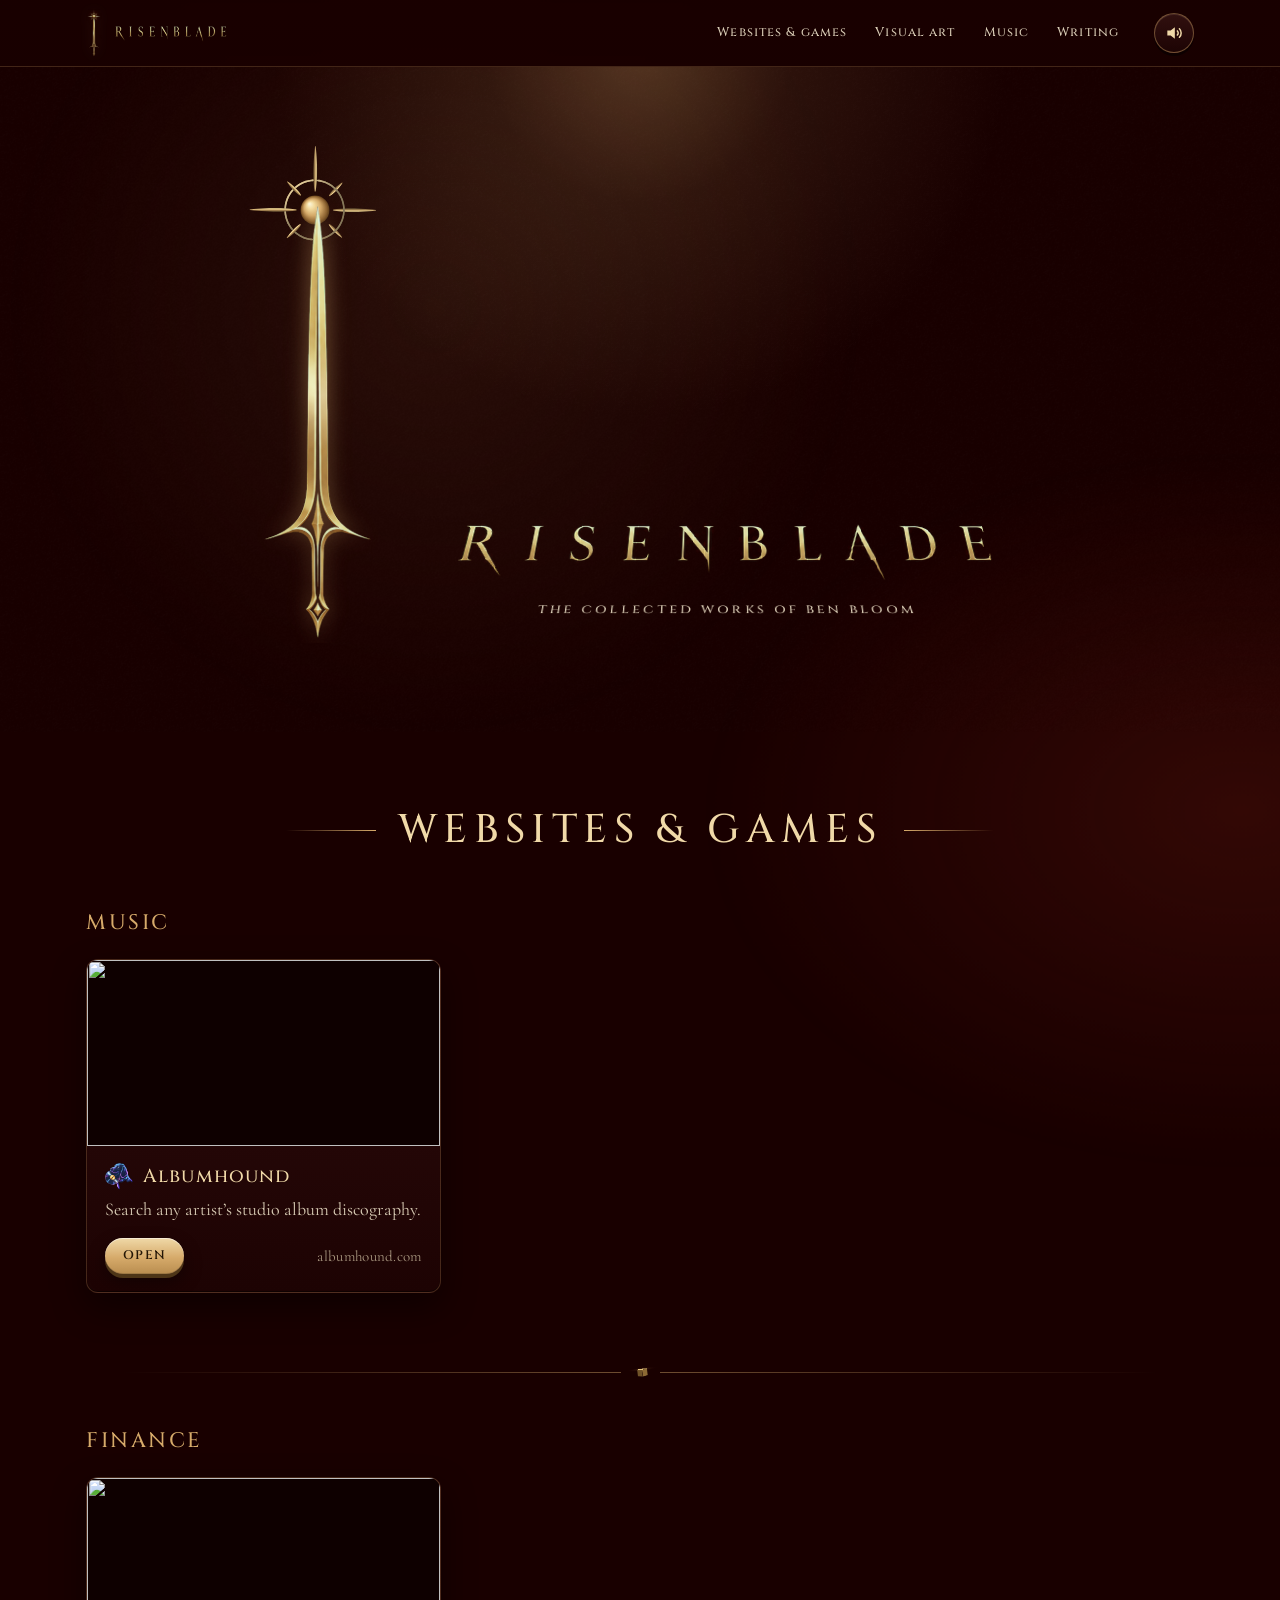
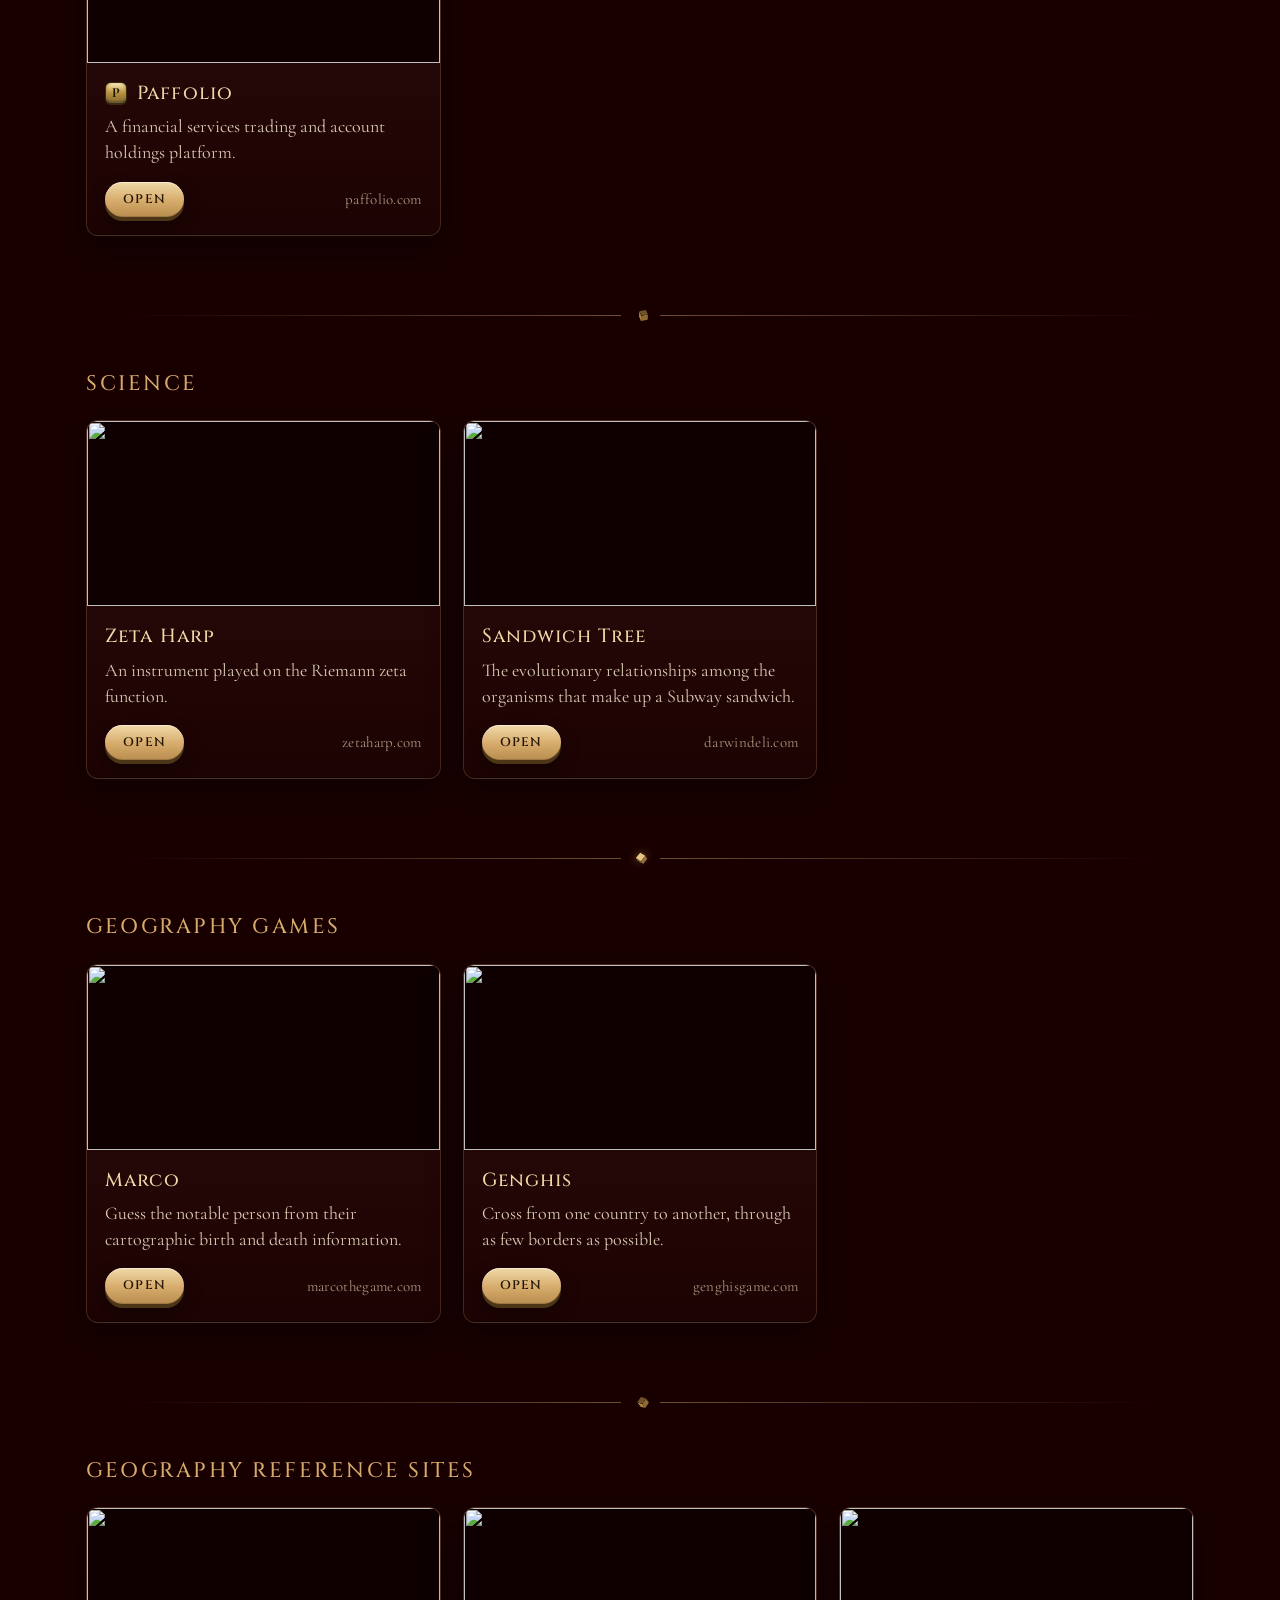
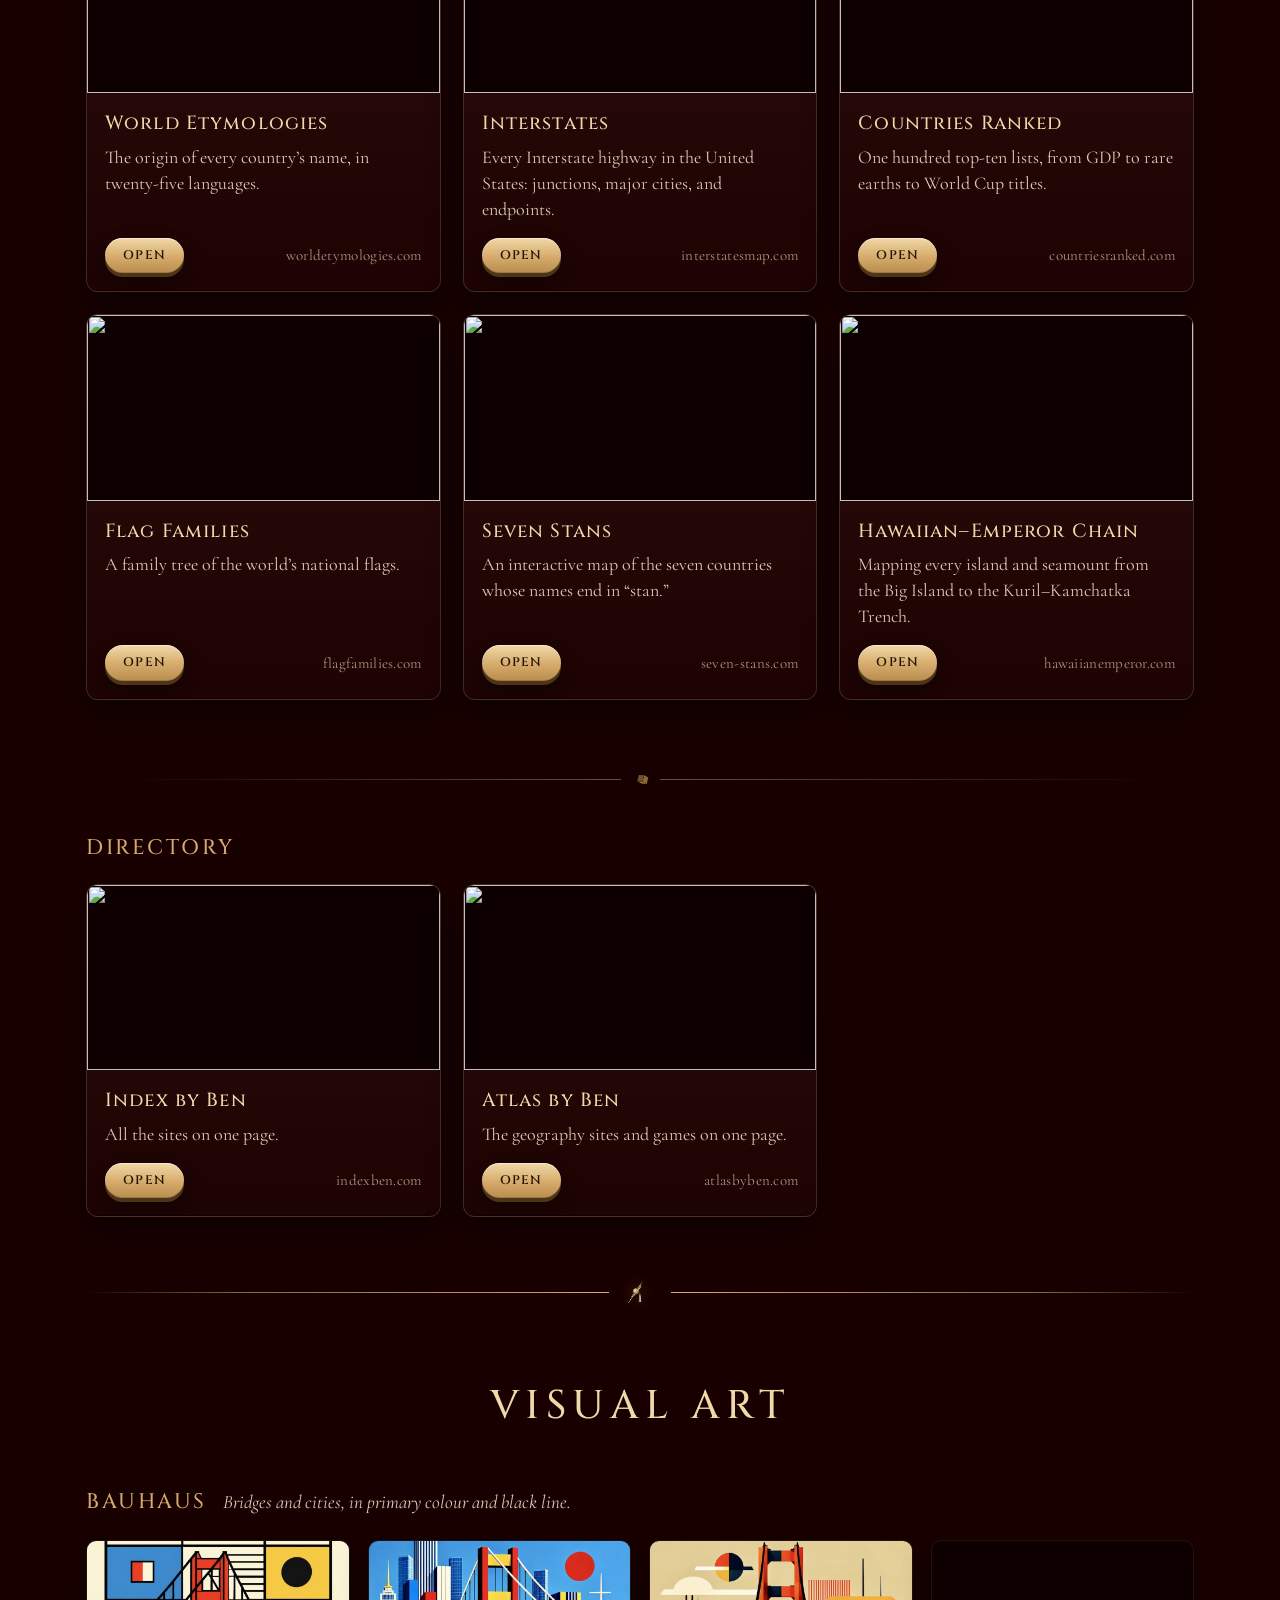
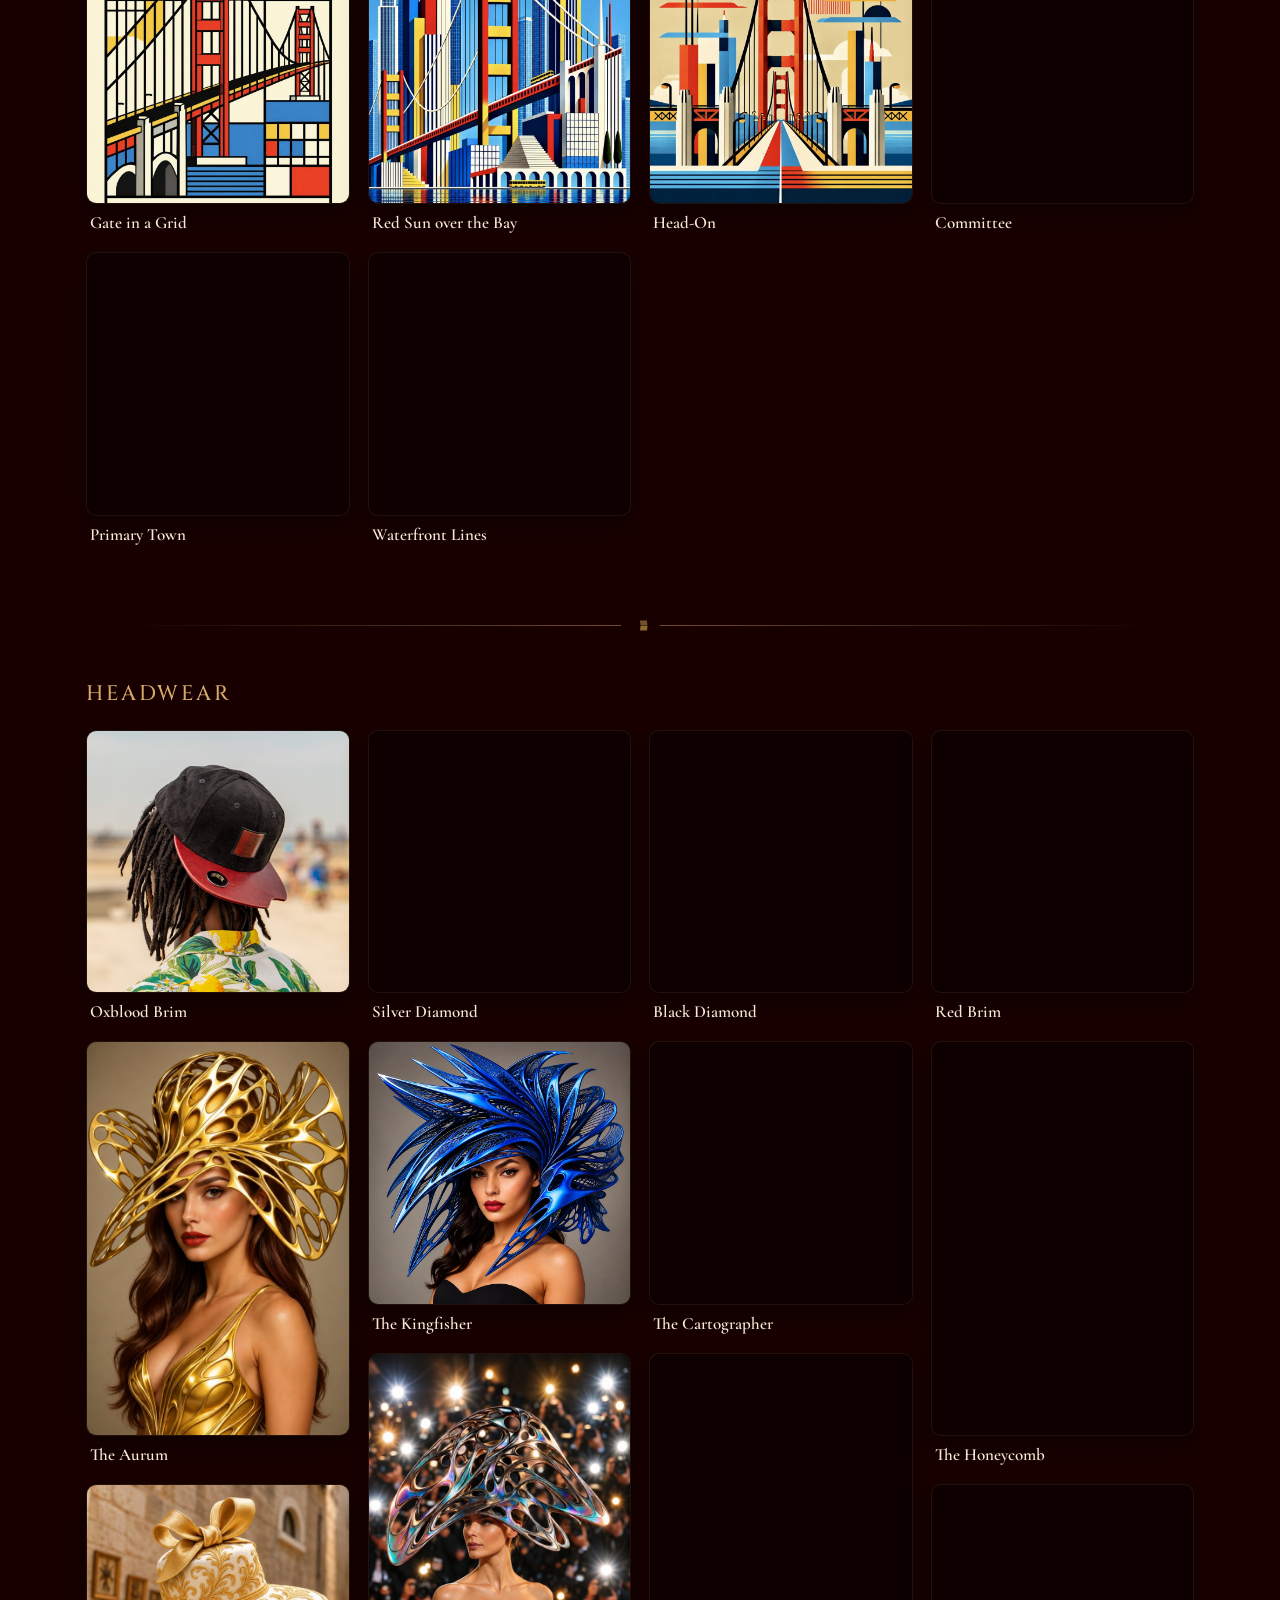
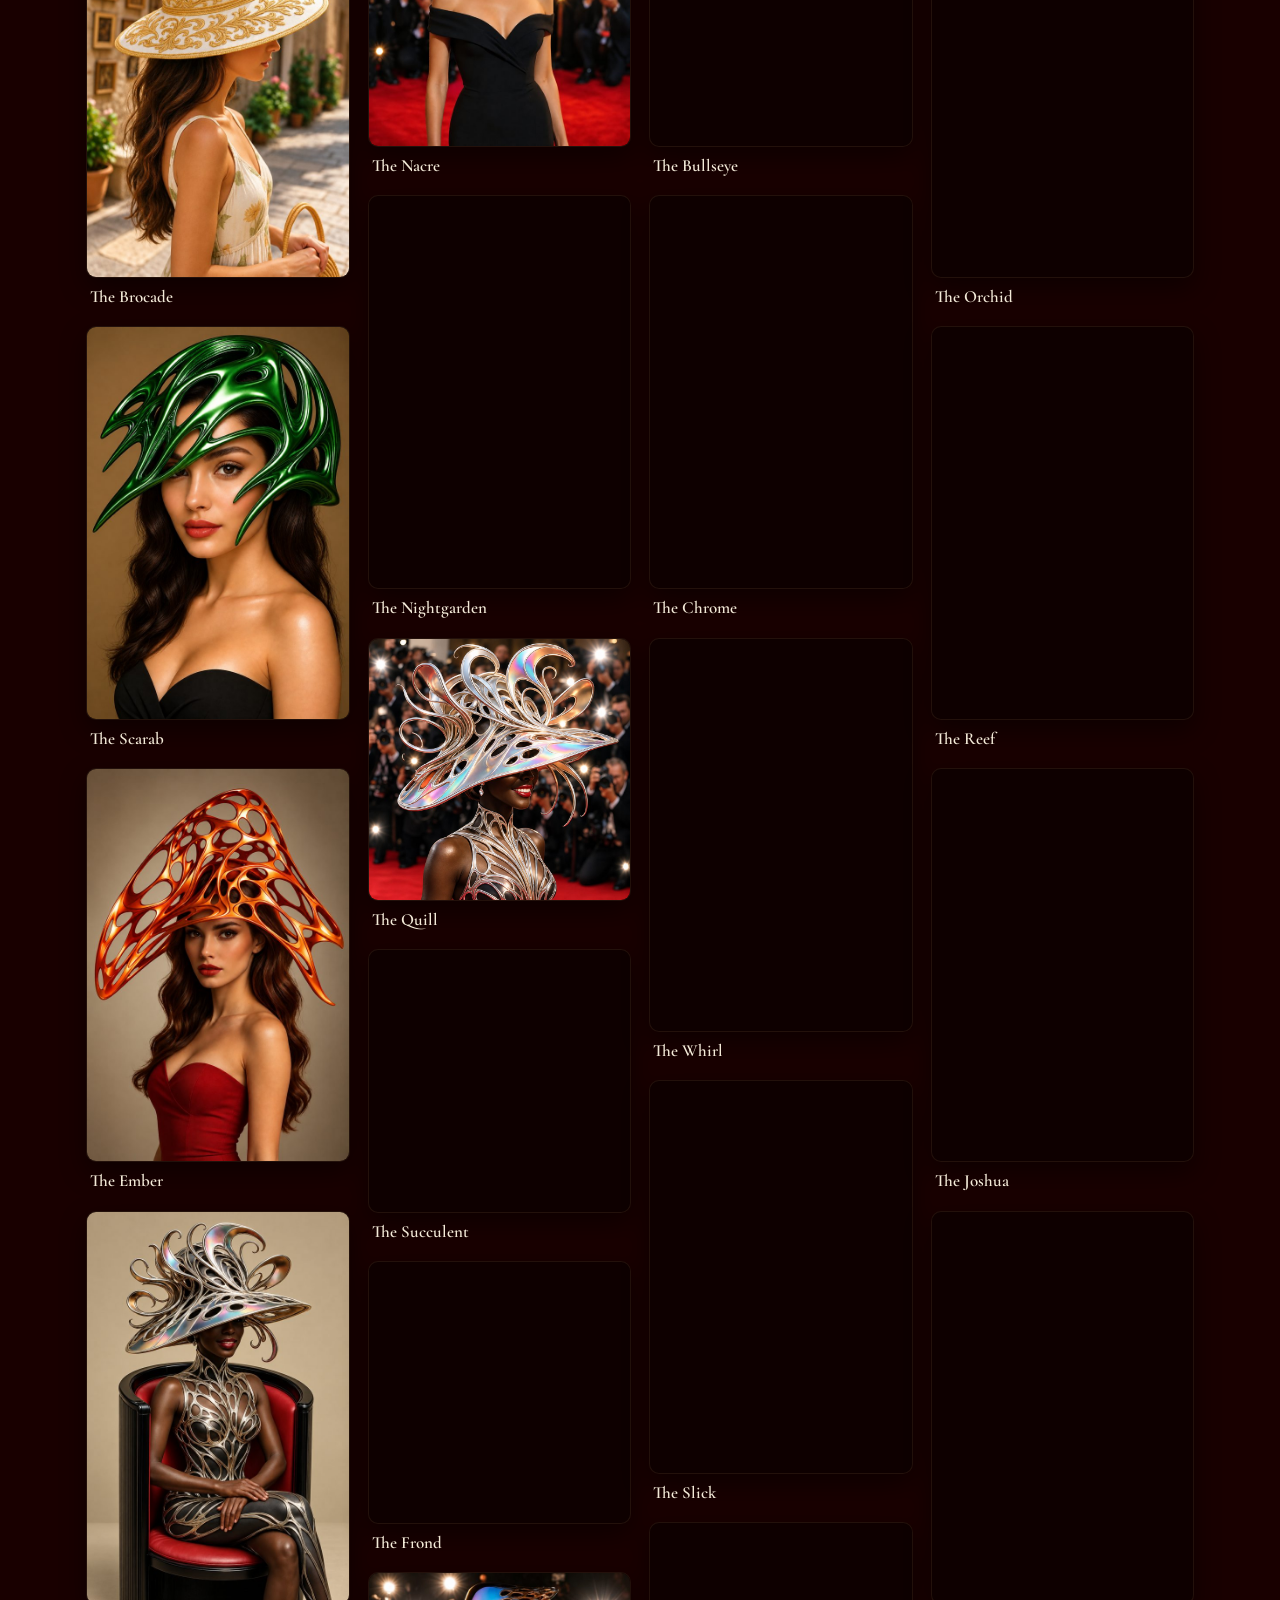
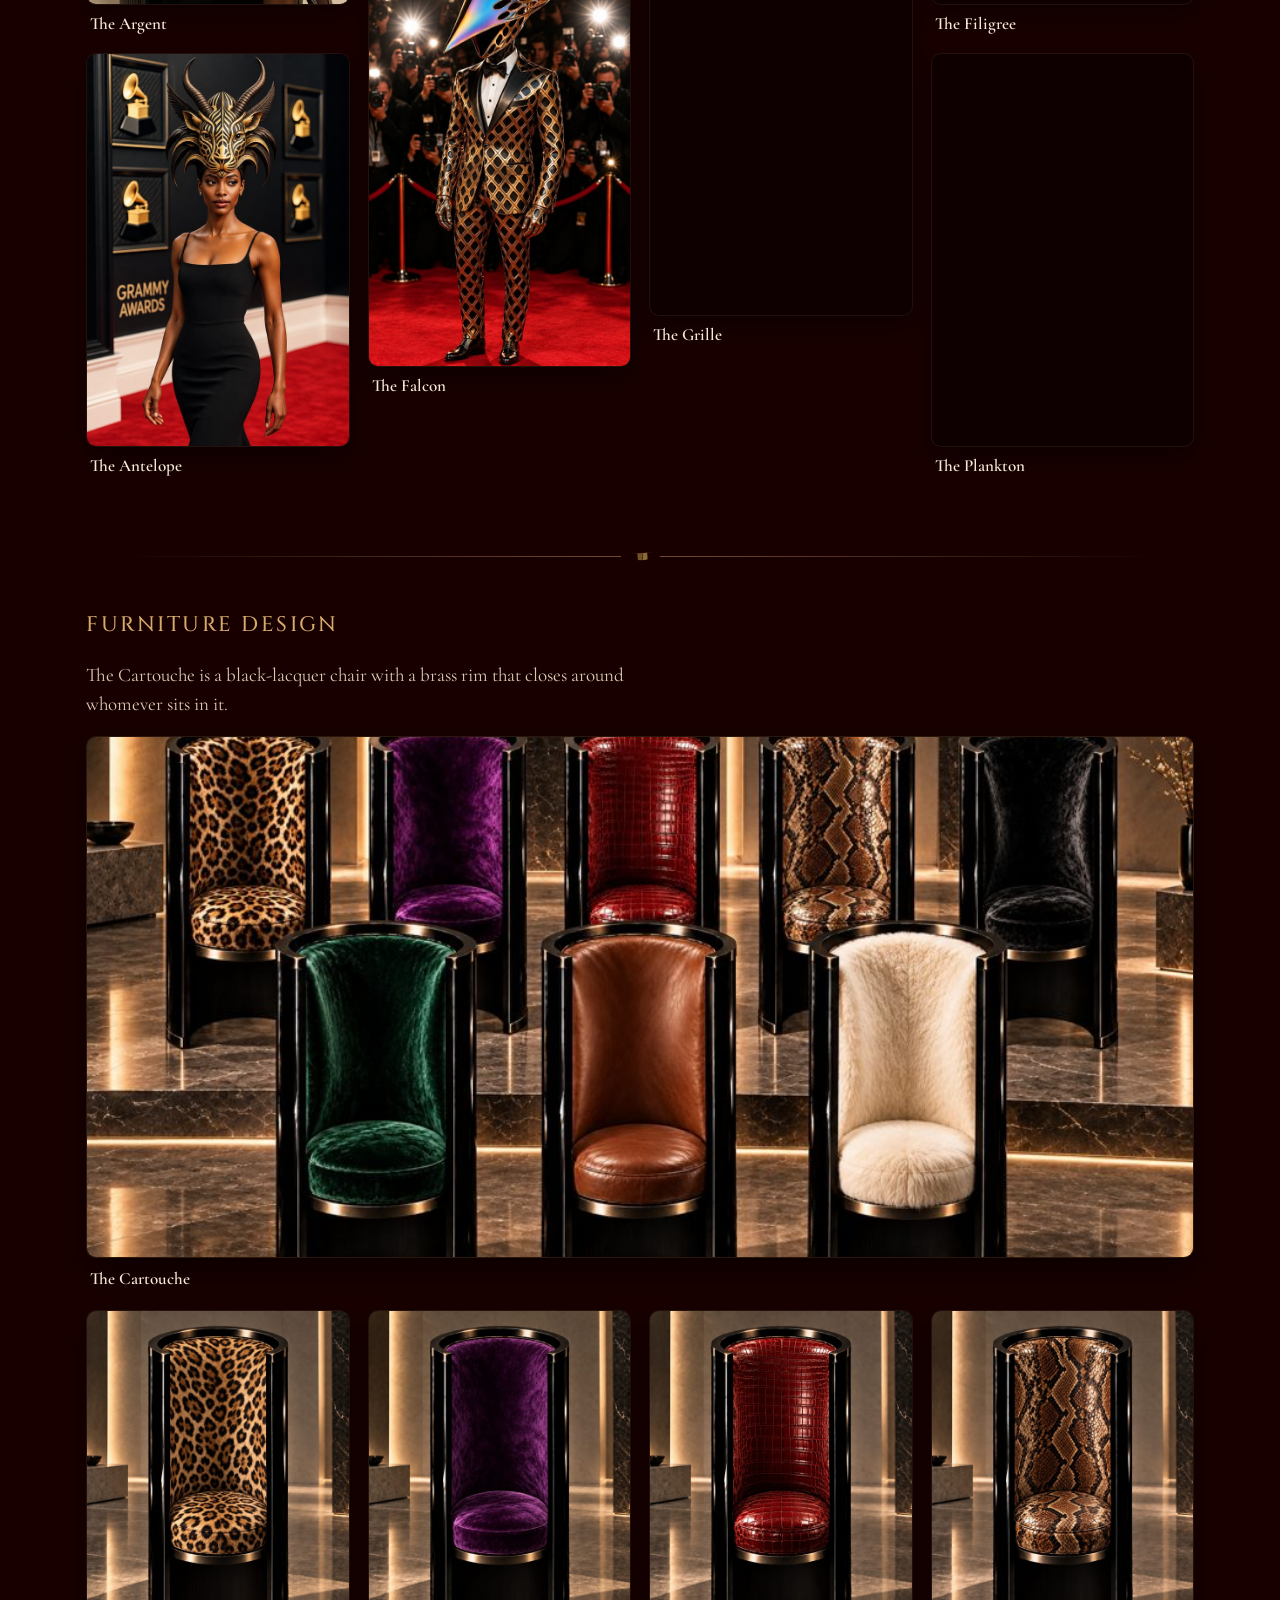
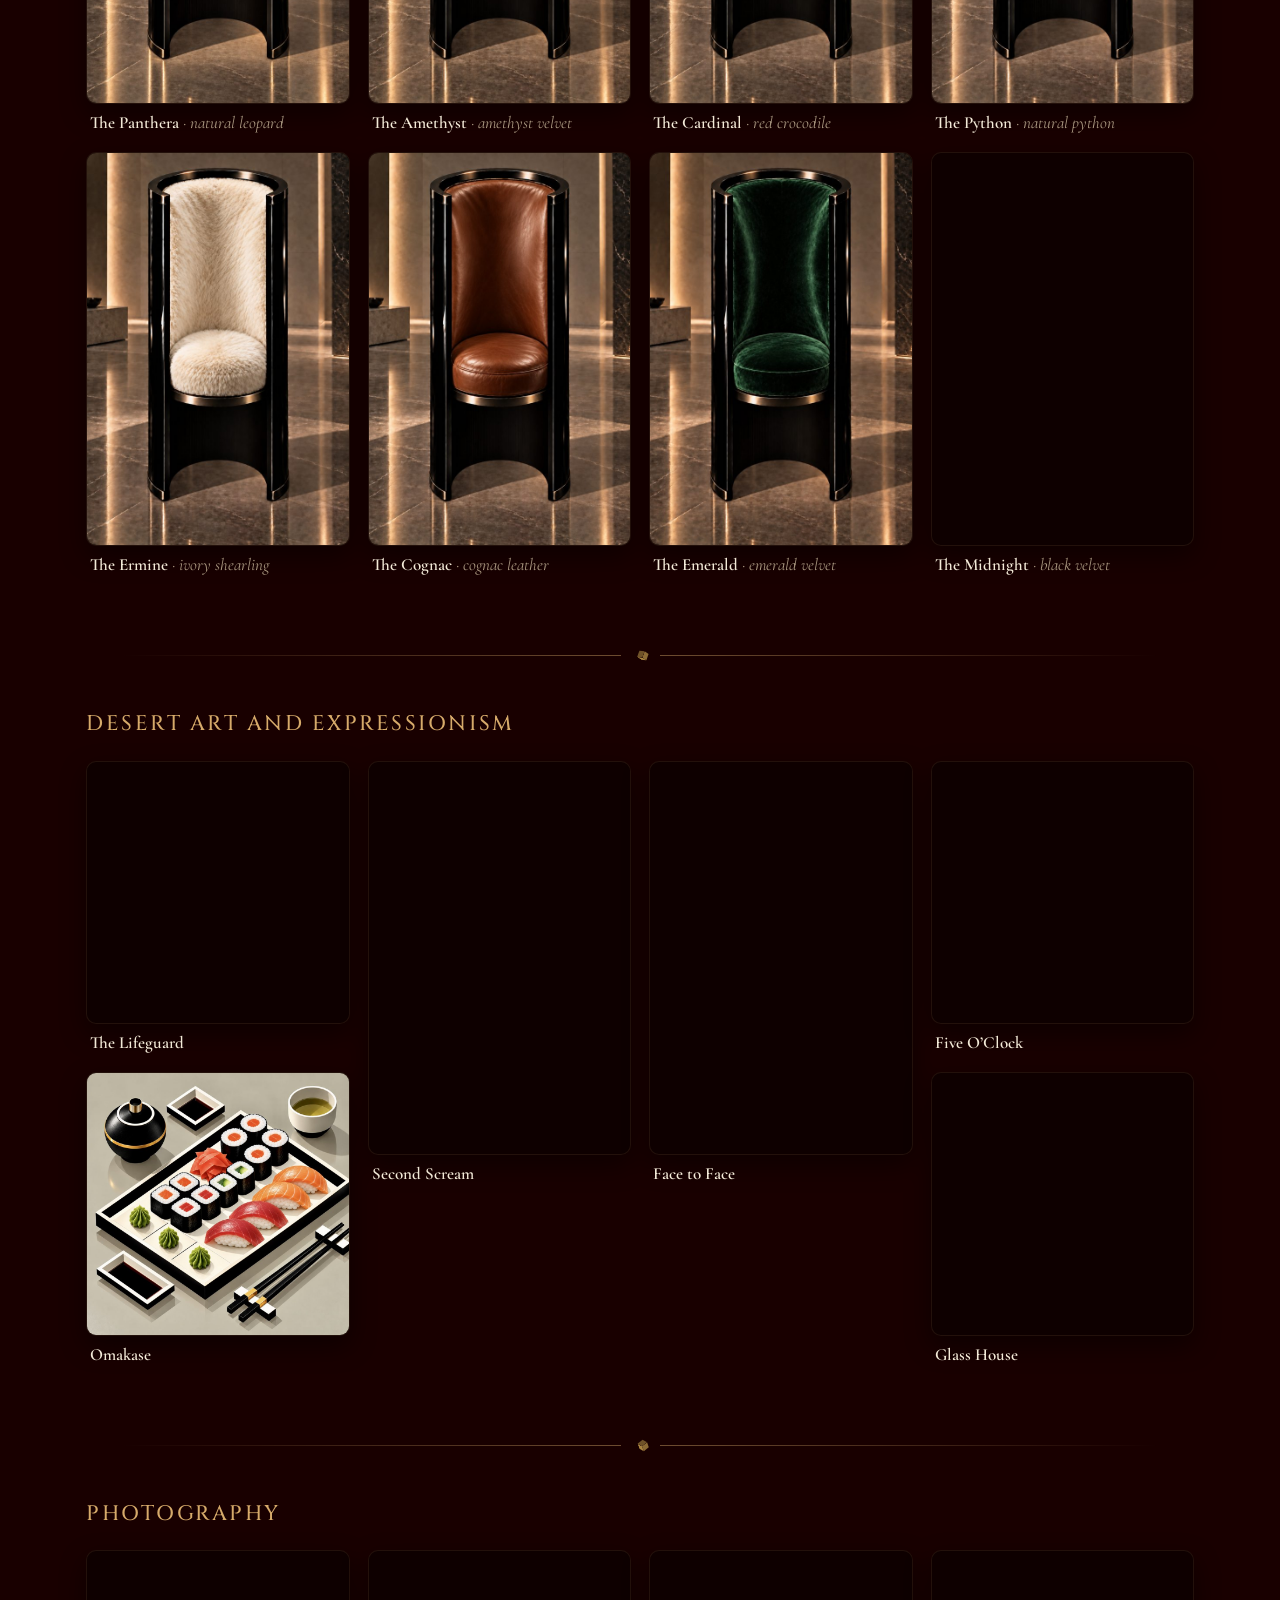
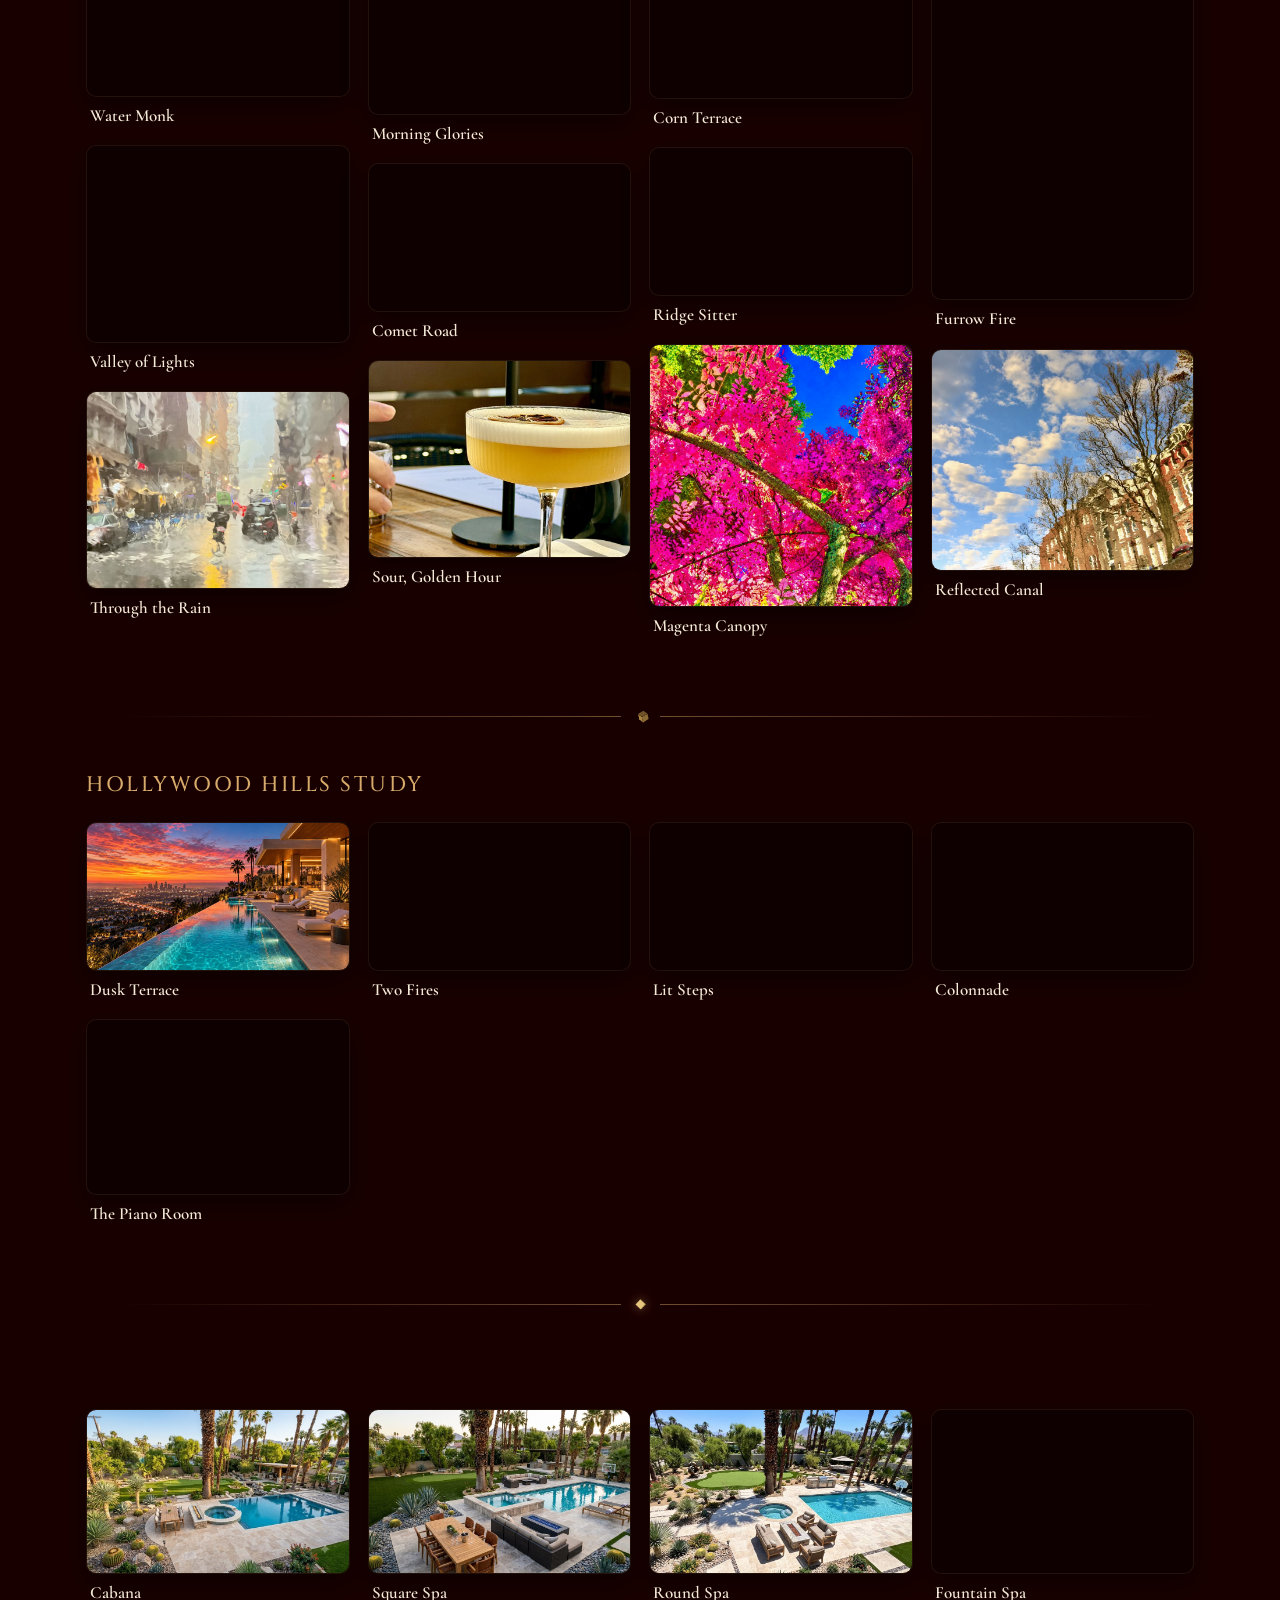
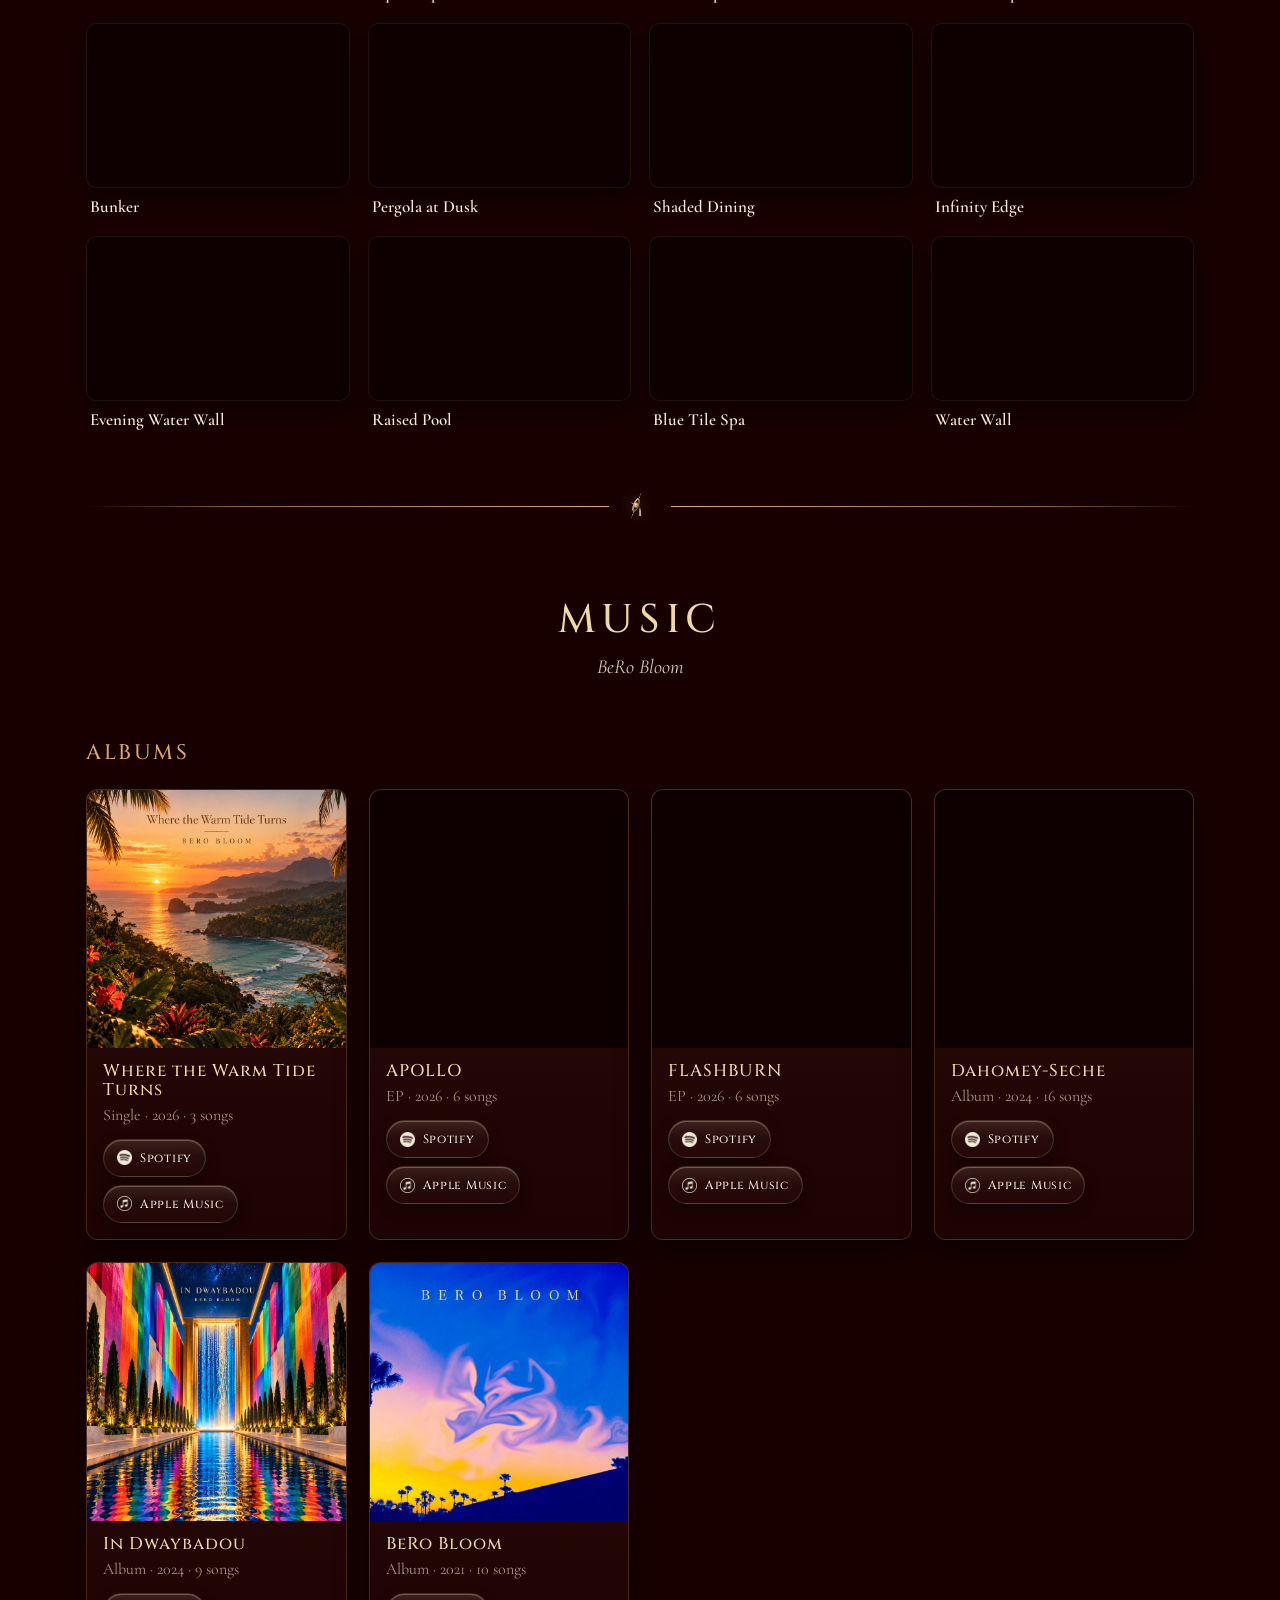
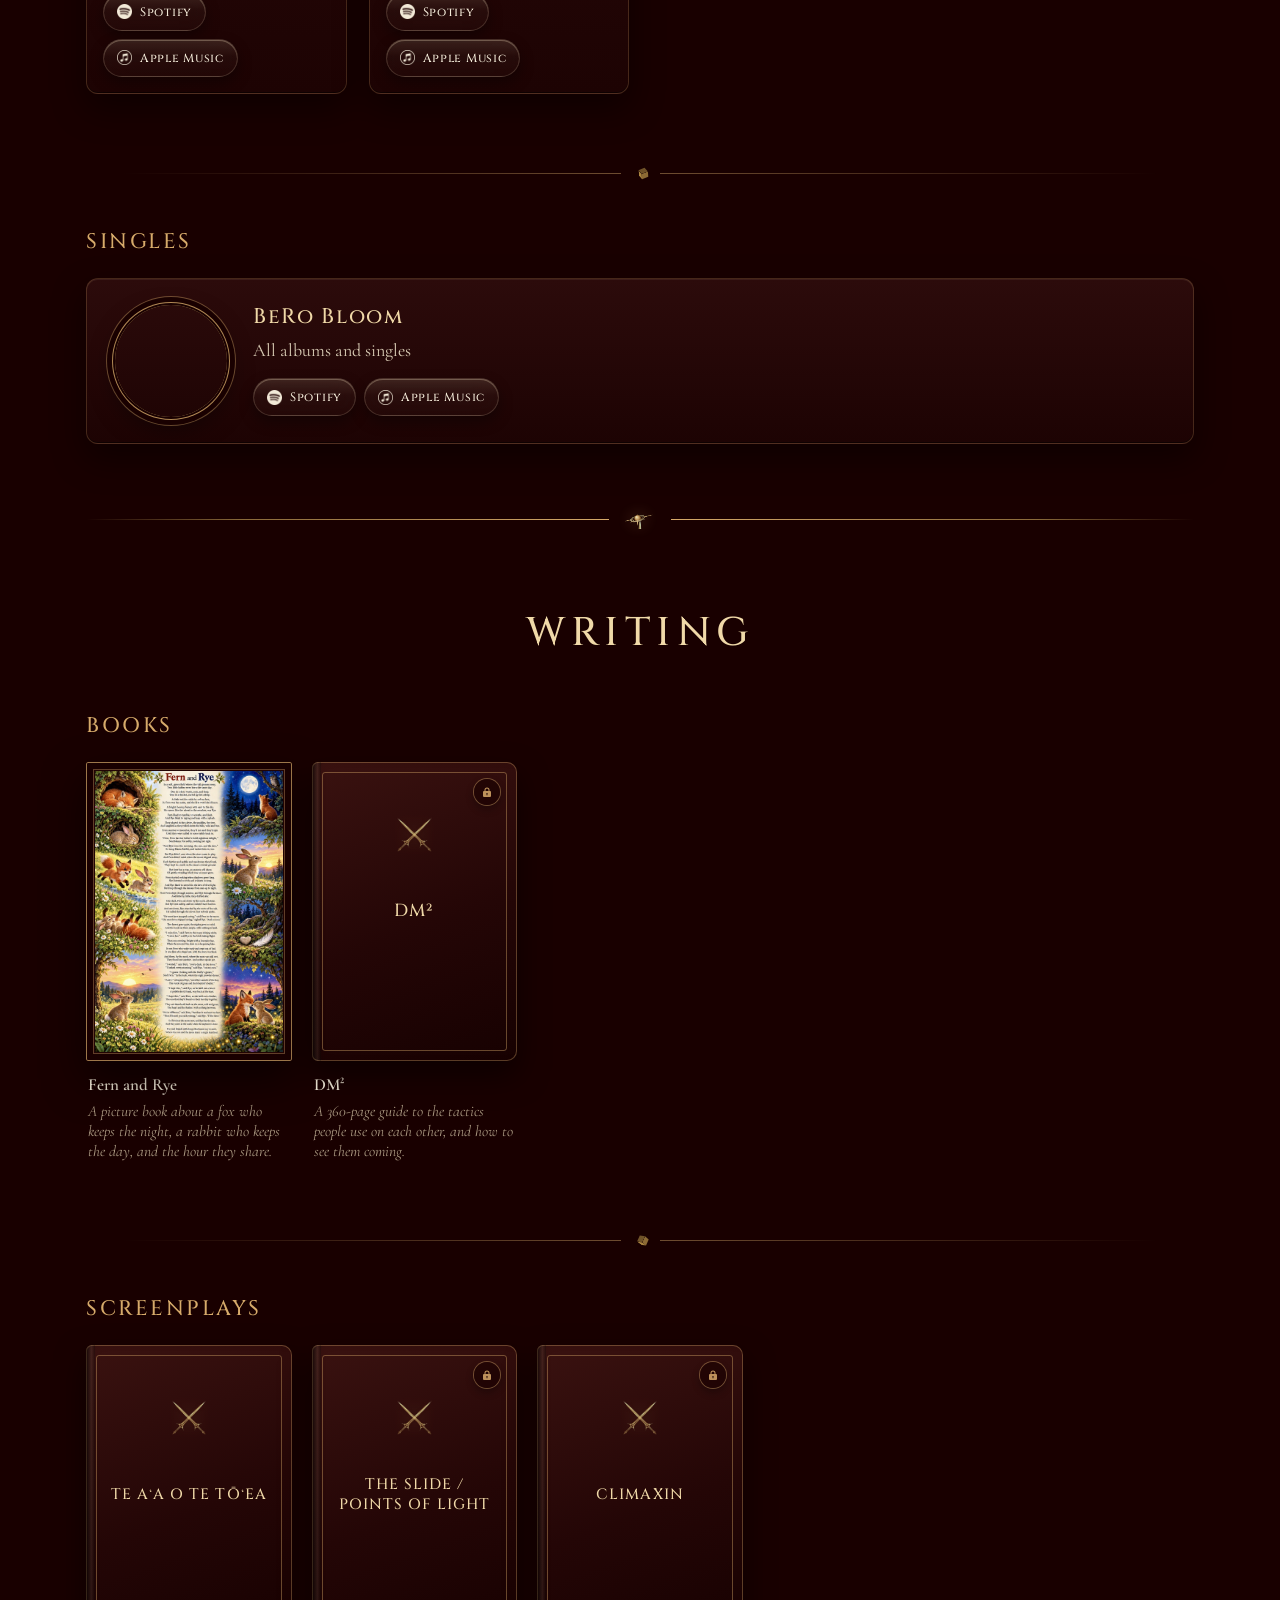
==== commit abe9b0fd: "Update index.html" ====
--- a/index.html
+++ b/index.html
@@ -54,8 +54,8 @@
         { "@type": "ListItem", "position": 10, "url": "https://flagfamilies.com/", "name": "Flag Families" },
         { "@type": "ListItem", "position": 11, "url": "https://seven-stans.com/", "name": "Seven Stans" },
         { "@type": "ListItem", "position": 12, "url": "https://hawaiianemperor.com/", "name": "Hawaiian–Emperor Chain" },
-        { "@type": "ListItem", "position": 13, "url": "https://atlasbyben.com/", "name": "Atlas by Ben" },
-        { "@type": "ListItem", "position": 14, "url": "https://indexben.com/", "name": "Index by Ben" } ] },
+        { "@type": "ListItem", "position": 13, "url": "https://indexben.com/", "name": "Index by Ben" },
+        { "@type": "ListItem", "position": 14, "url": "https://atlasbyben.com/", "name": "Atlas by Ben" } ] },
     { "@type": "MusicGroup", "name": "BeRo Bloom", "url": "https://open.spotify.com/artist/7GFagITMQigQcXjFoZsJQf", "album": [
         { "@type": "MusicAlbum", "name": "Where the Warm Tide Turns", "datePublished": "2026", "url": "https://open.spotify.com/album/24XYA3rVdU8glpfEUfOMNJ" },
         { "@type": "MusicAlbum", "name": "APOLLO", "datePublished": "2026", "url": "https://open.spotify.com/album/063UFYJVCLe9RdbpNQMZrY" },
@@ -525,7 +525,6 @@
 <a class="card site rv" href="https://flagfamilies.com/" target="_blank" rel="noopener"><span class="shot"><img src="https://flagfamilies.com/og-image.png" alt="" loading="lazy" decoding="async"></span><span class="body"><span class="t">Flag Families</span><span class="d">A family tree of the world’s national flags.</span><span class="foot"><span class="btn">Open</span><span class="url">flagfamilies.com</span></span></span></a>
 <a class="card site rv" href="https://seven-stans.com/" target="_blank" rel="noopener"><span class="shot"><img src="https://seven-stans.com/og-image.png" alt="" loading="lazy" decoding="async"></span><span class="body"><span class="t">Seven Stans</span><span class="d">An interactive map of the seven countries whose names end in “stan.”</span><span class="foot"><span class="btn">Open</span><span class="url">seven-stans.com</span></span></span></a>
 <a class="card site rv" href="https://hawaiianemperor.com/" target="_blank" rel="noopener"><span class="shot"><img src="https://hawaiianemperor.com/og-image.png" alt="" loading="lazy" decoding="async"></span><span class="body"><span class="t">Hawaiian–Emperor Chain</span><span class="d">Mapping every island and seamount from the Big Island to the Kuril–Kamchatka Trench.</span><span class="foot"><span class="btn">Open</span><span class="url">hawaiianemperor.com</span></span></span></a>
-<a class="card site rv" href="https://atlasbyben.com/" target="_blank" rel="noopener"><span class="shot"><img src="https://atlasbyben.com/og-image.png" alt="" loading="lazy" decoding="async"></span><span class="body"><span class="t">Atlas by Ben</span><span class="d">The geography sites and games on one page.</span><span class="foot"><span class="btn">Open</span><span class="url">atlasbyben.com</span></span></span></a>
       </div>
     </div>
     <div class="rule soft rv" aria-hidden="true"><i></i></div>
@@ -533,6 +532,7 @@
       <div class="group-head rv"><h3>Directory</h3></div>
       <div class="sites">
 <a class="card site rv" href="https://indexben.com/" target="_blank" rel="noopener"><span class="shot"><img src="https://indexben.com/og-image.png" alt="" loading="lazy" decoding="async"></span><span class="body"><span class="t">Index by Ben</span><span class="d">All the sites on one page.</span><span class="foot"><span class="btn">Open</span><span class="url">indexben.com</span></span></span></a>
+<a class="card site rv" href="https://atlasbyben.com/" target="_blank" rel="noopener"><span class="shot"><img src="https://atlasbyben.com/og-image.png" alt="" loading="lazy" decoding="async"></span><span class="body"><span class="t">Atlas by Ben</span><span class="d">The geography sites and games on one page.</span><span class="foot"><span class="btn">Open</span><span class="url">atlasbyben.com</span></span></span></a>
       </div>
     </div>
   </div>
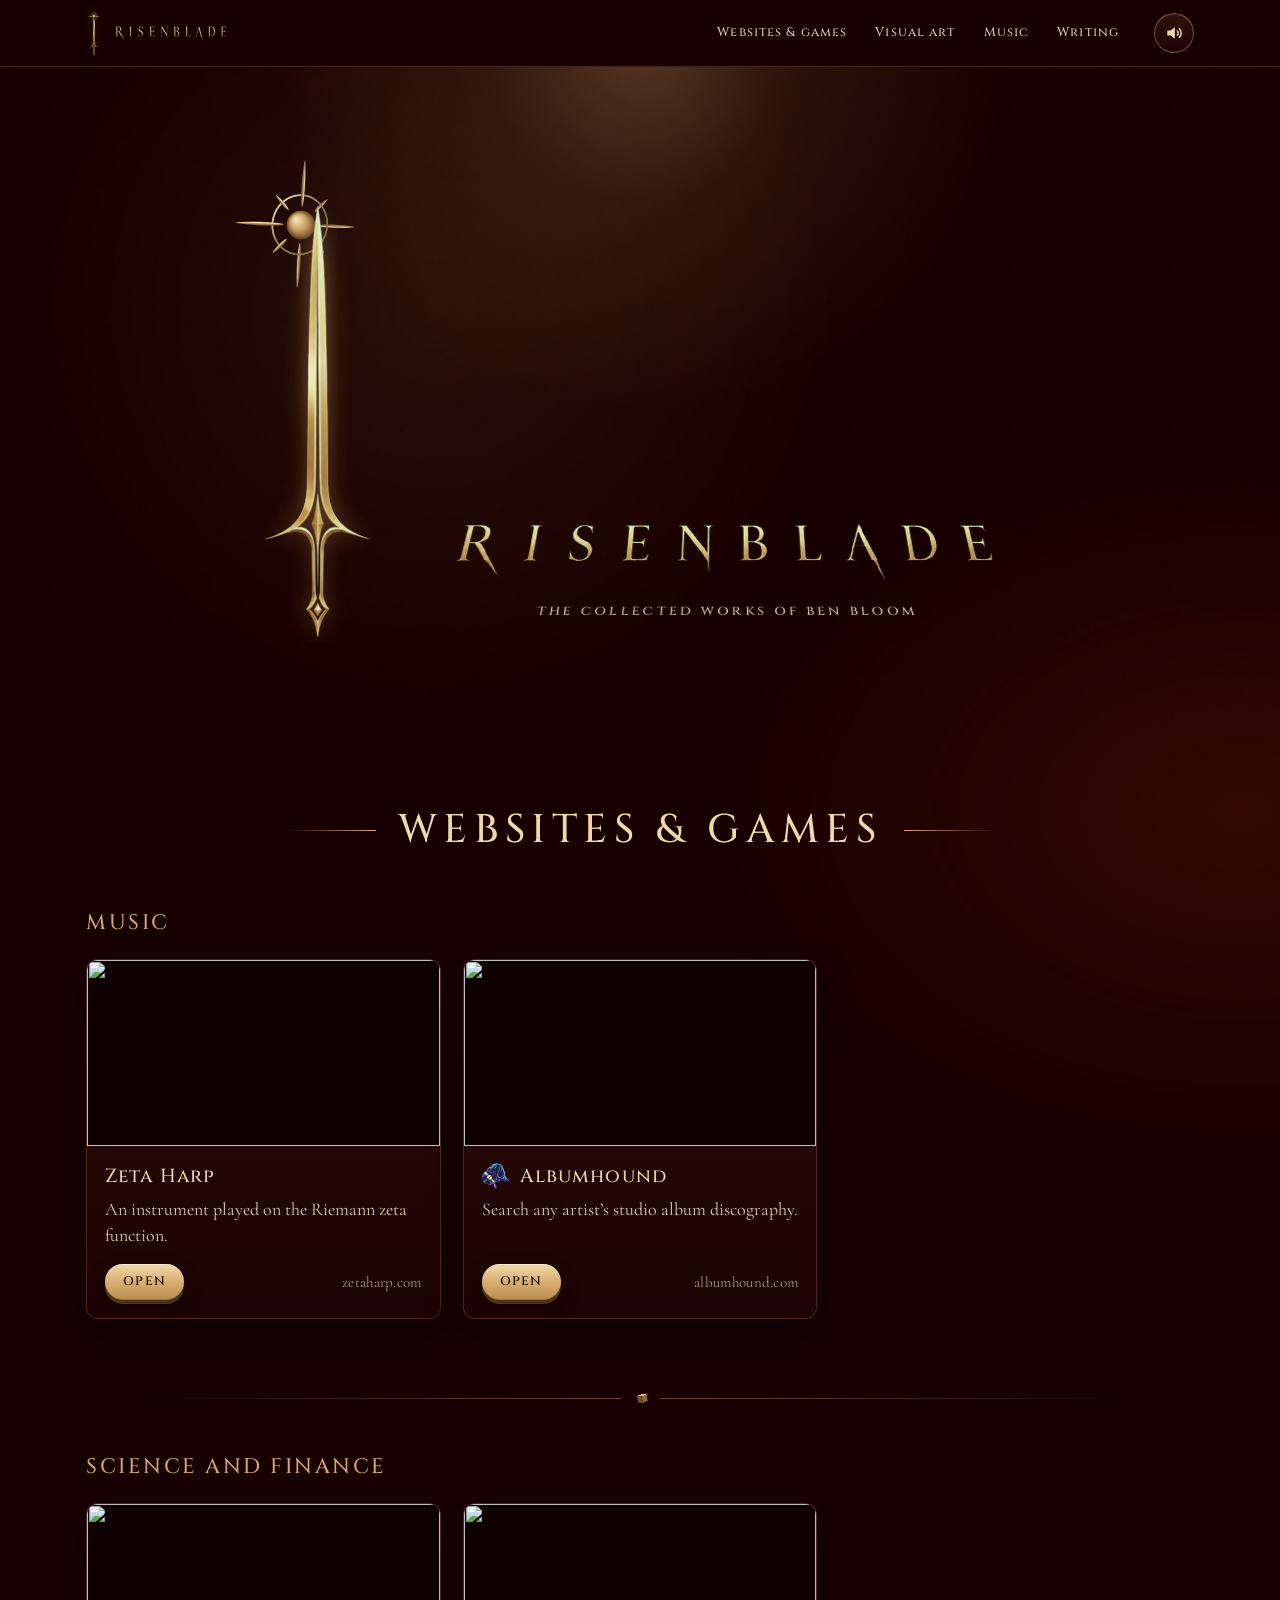
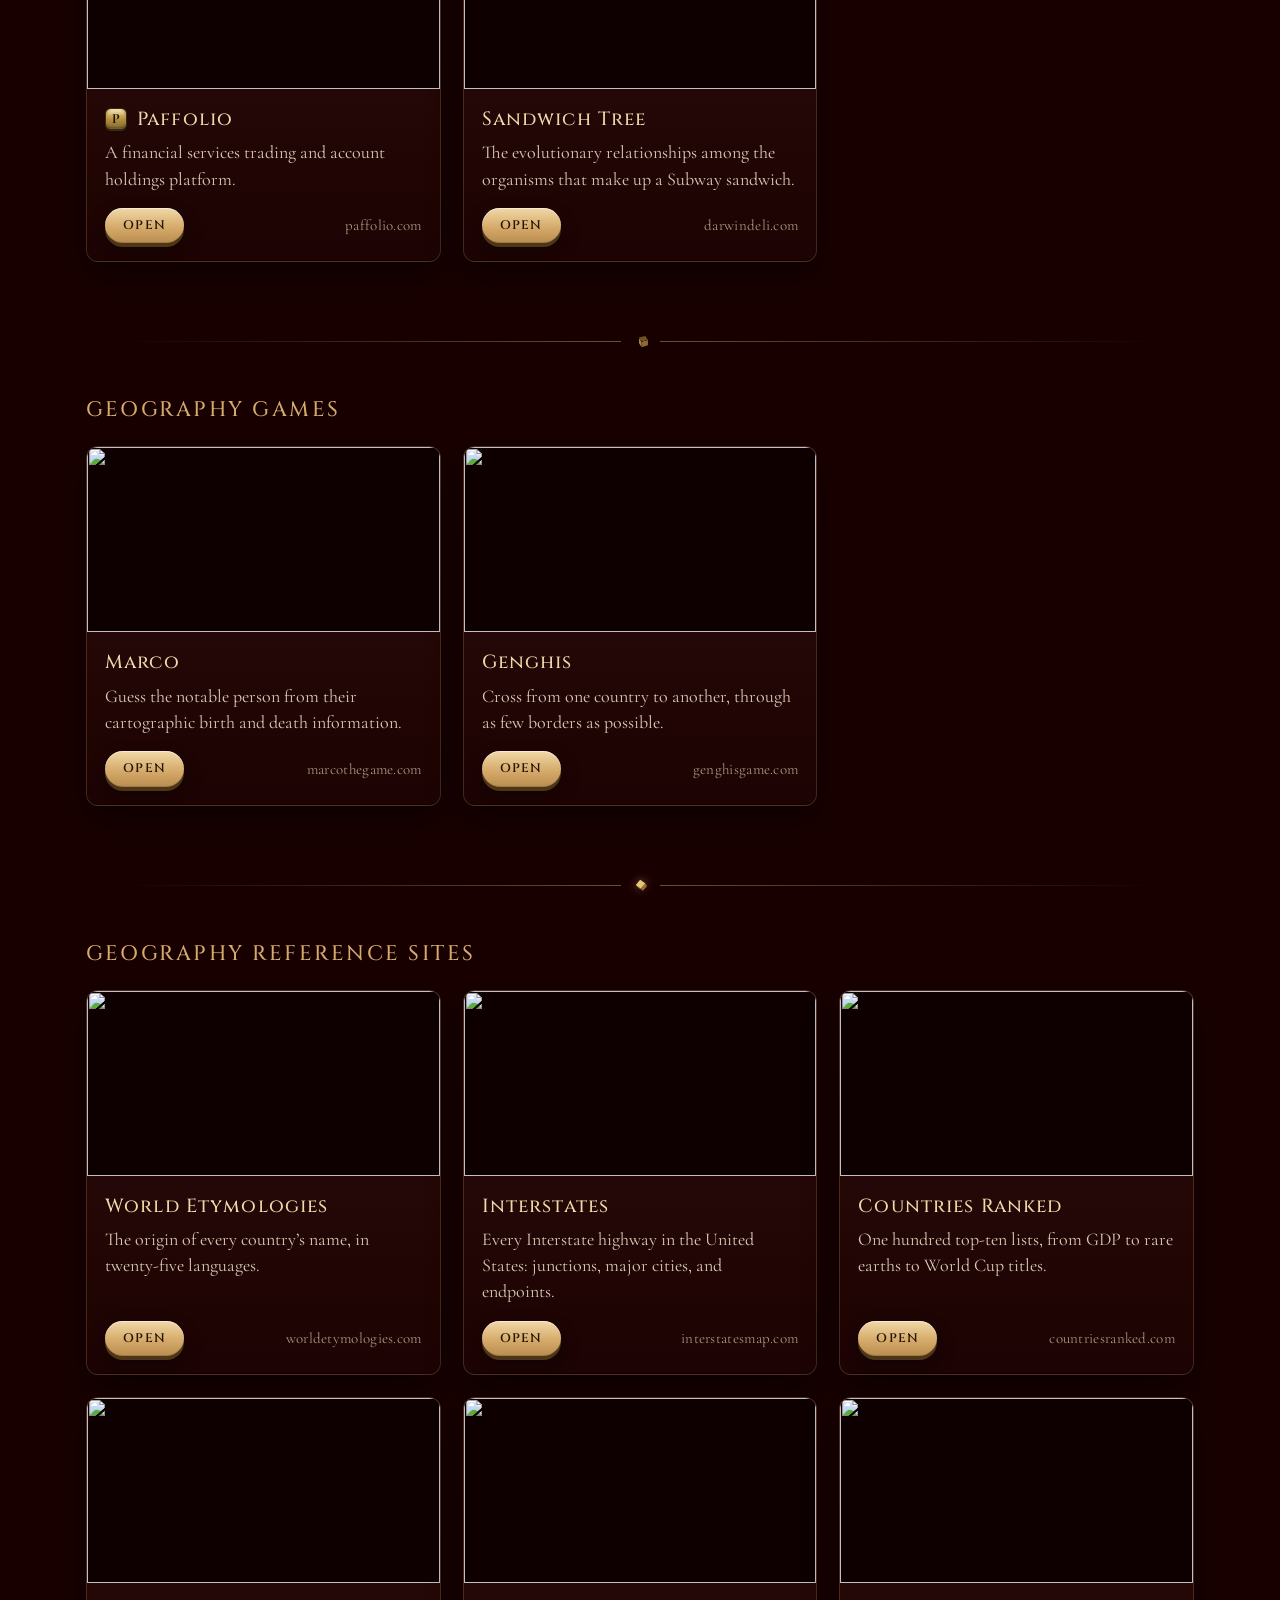
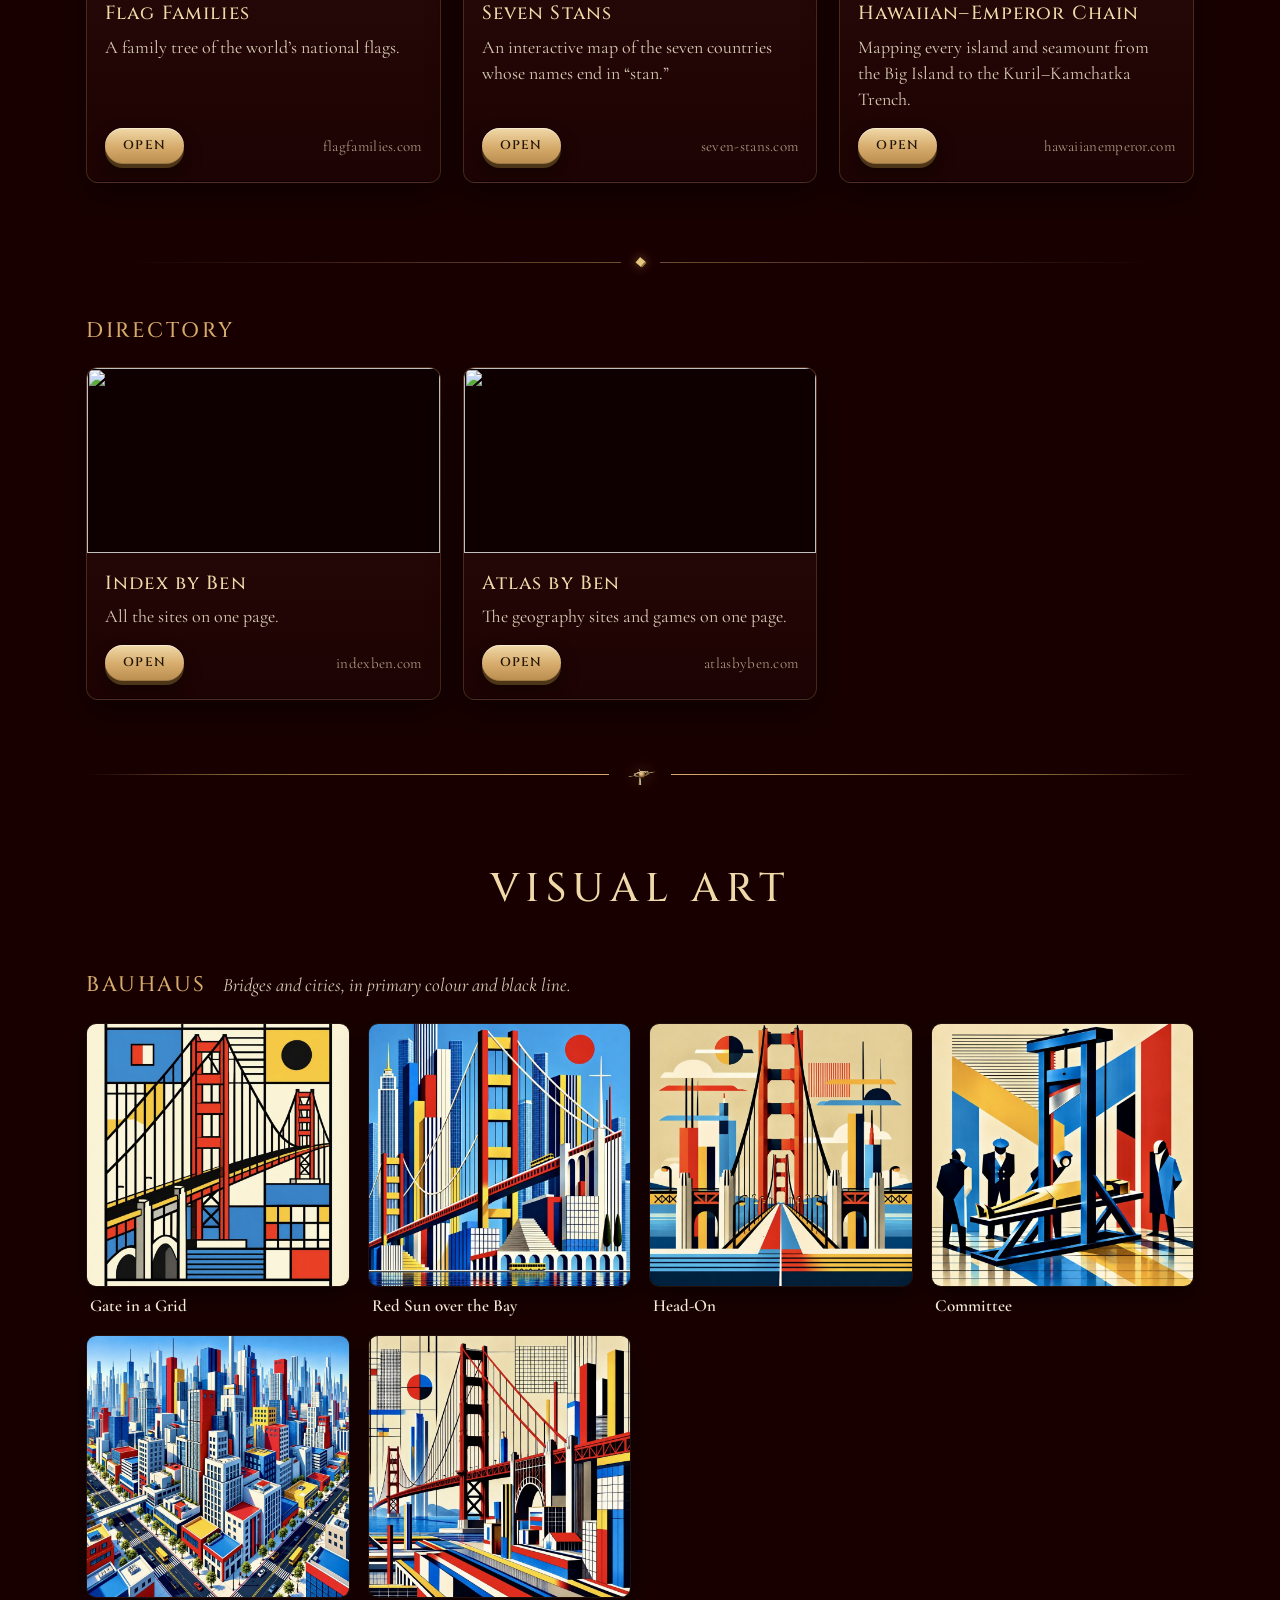
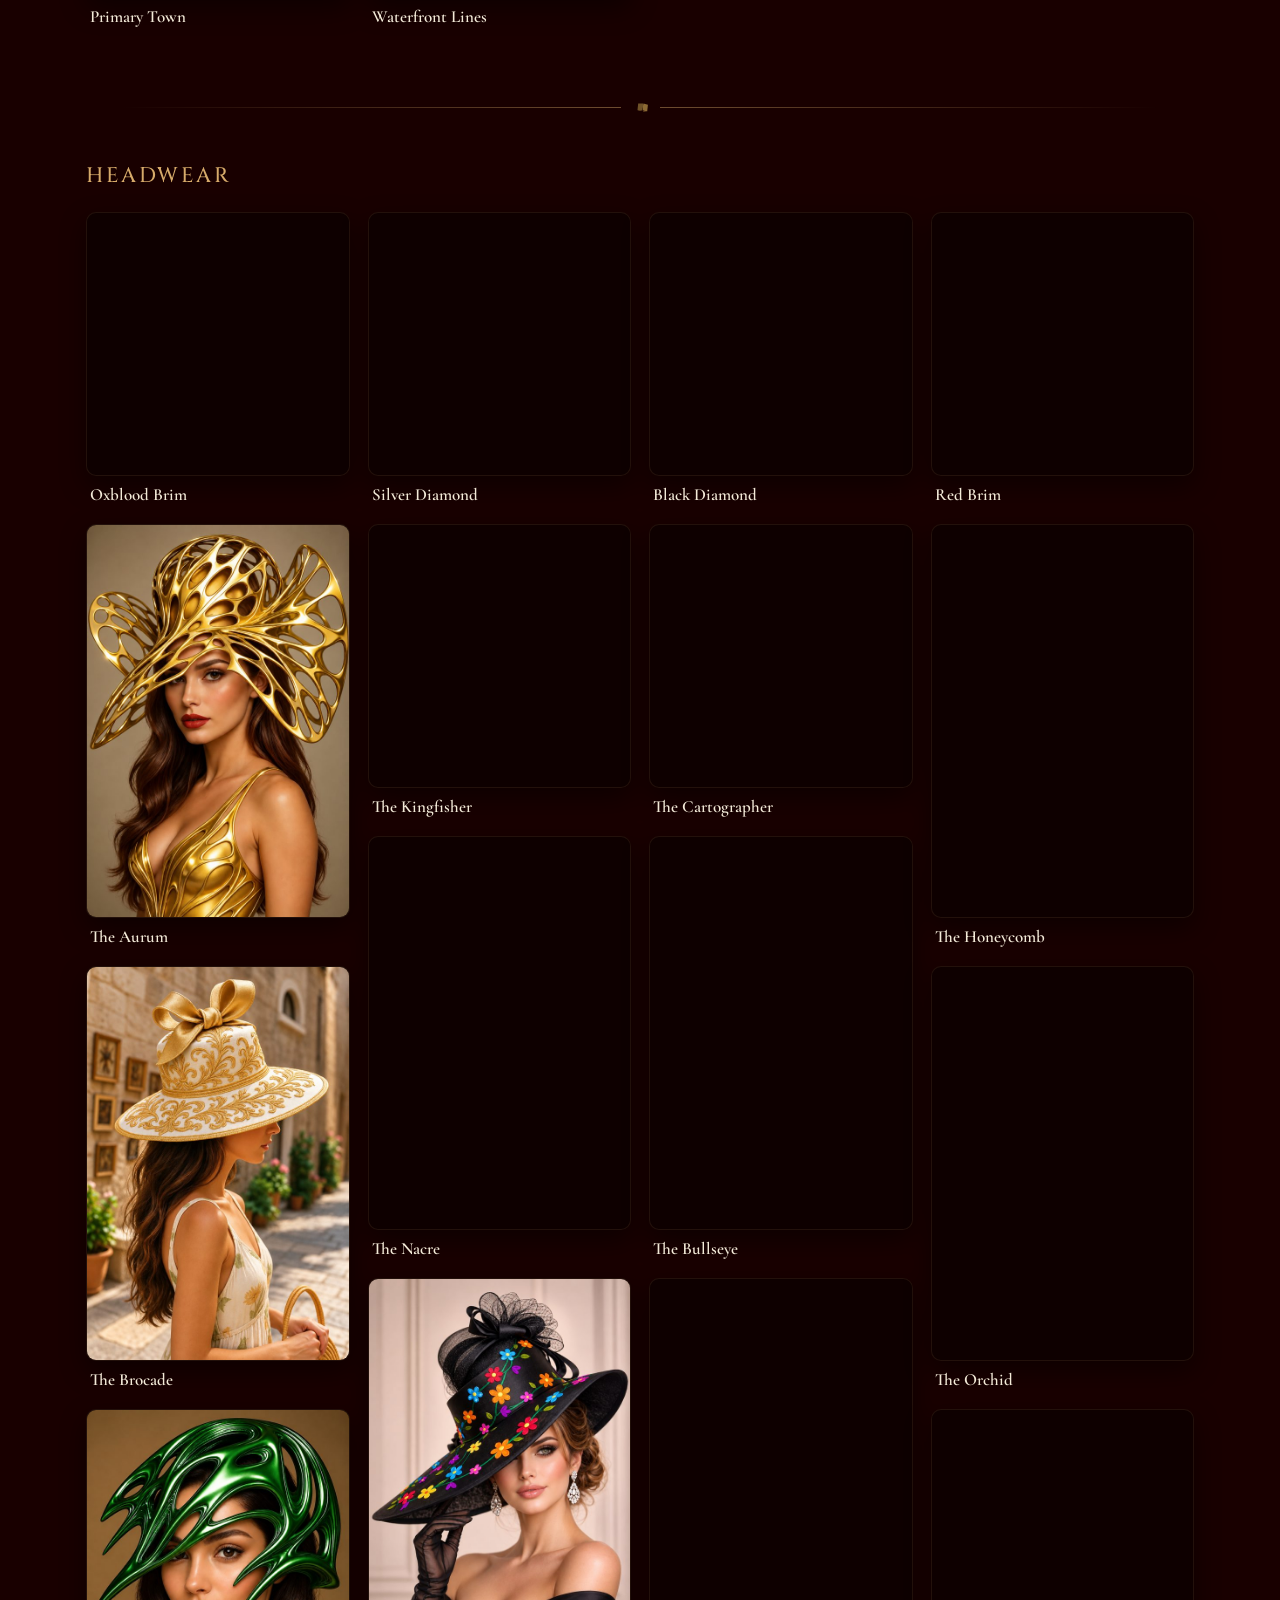
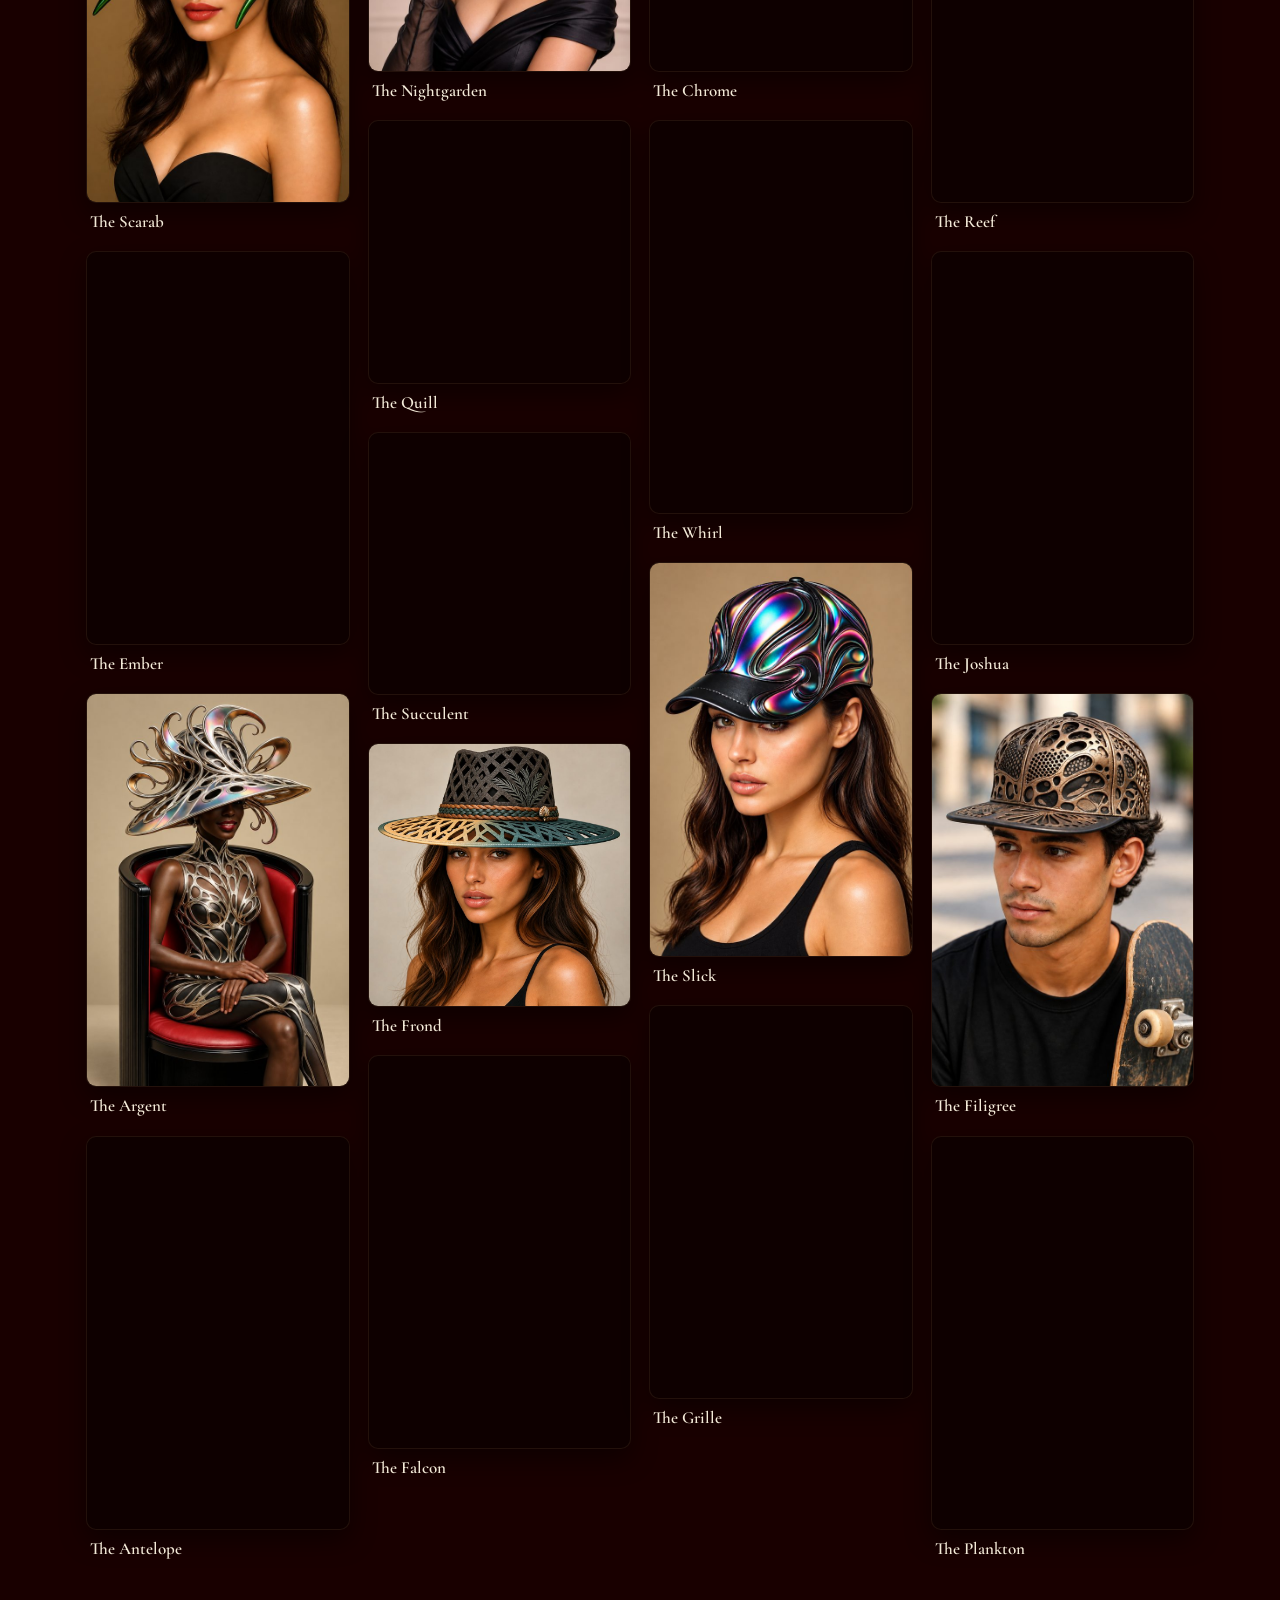
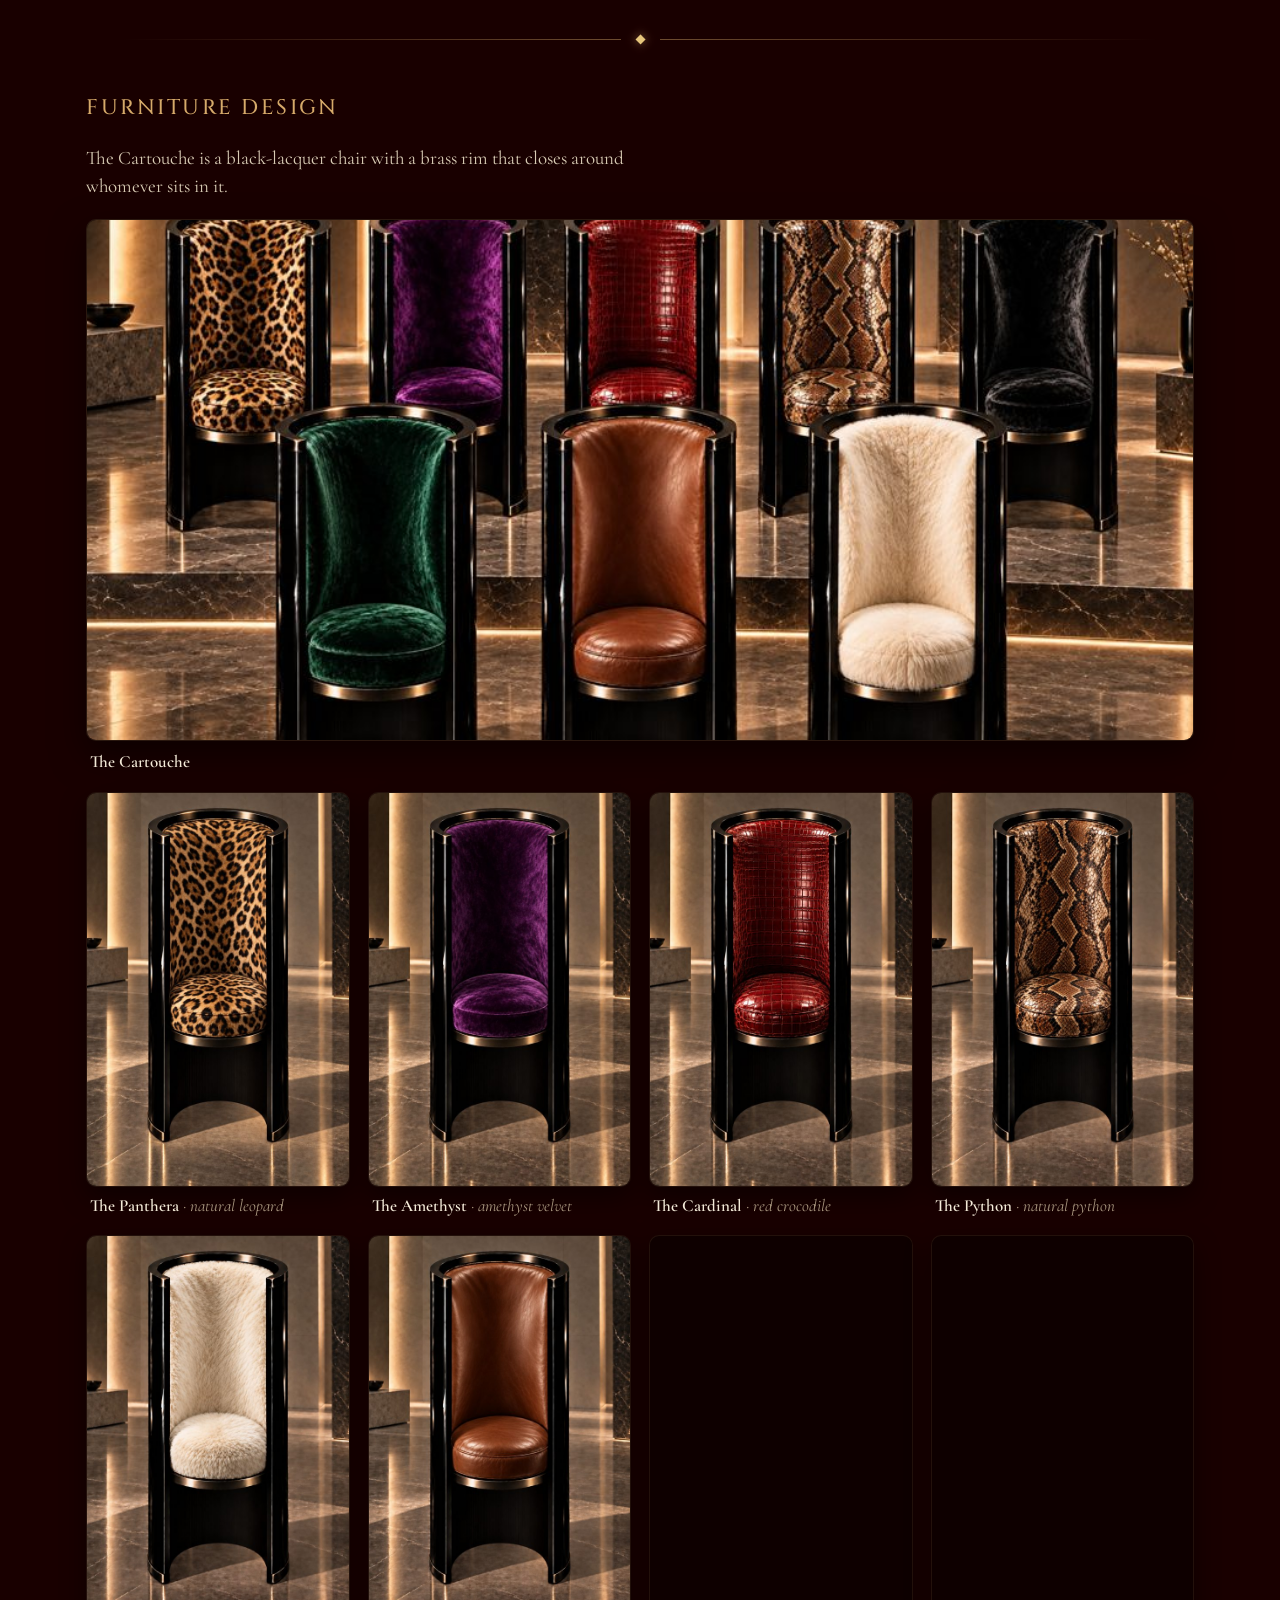
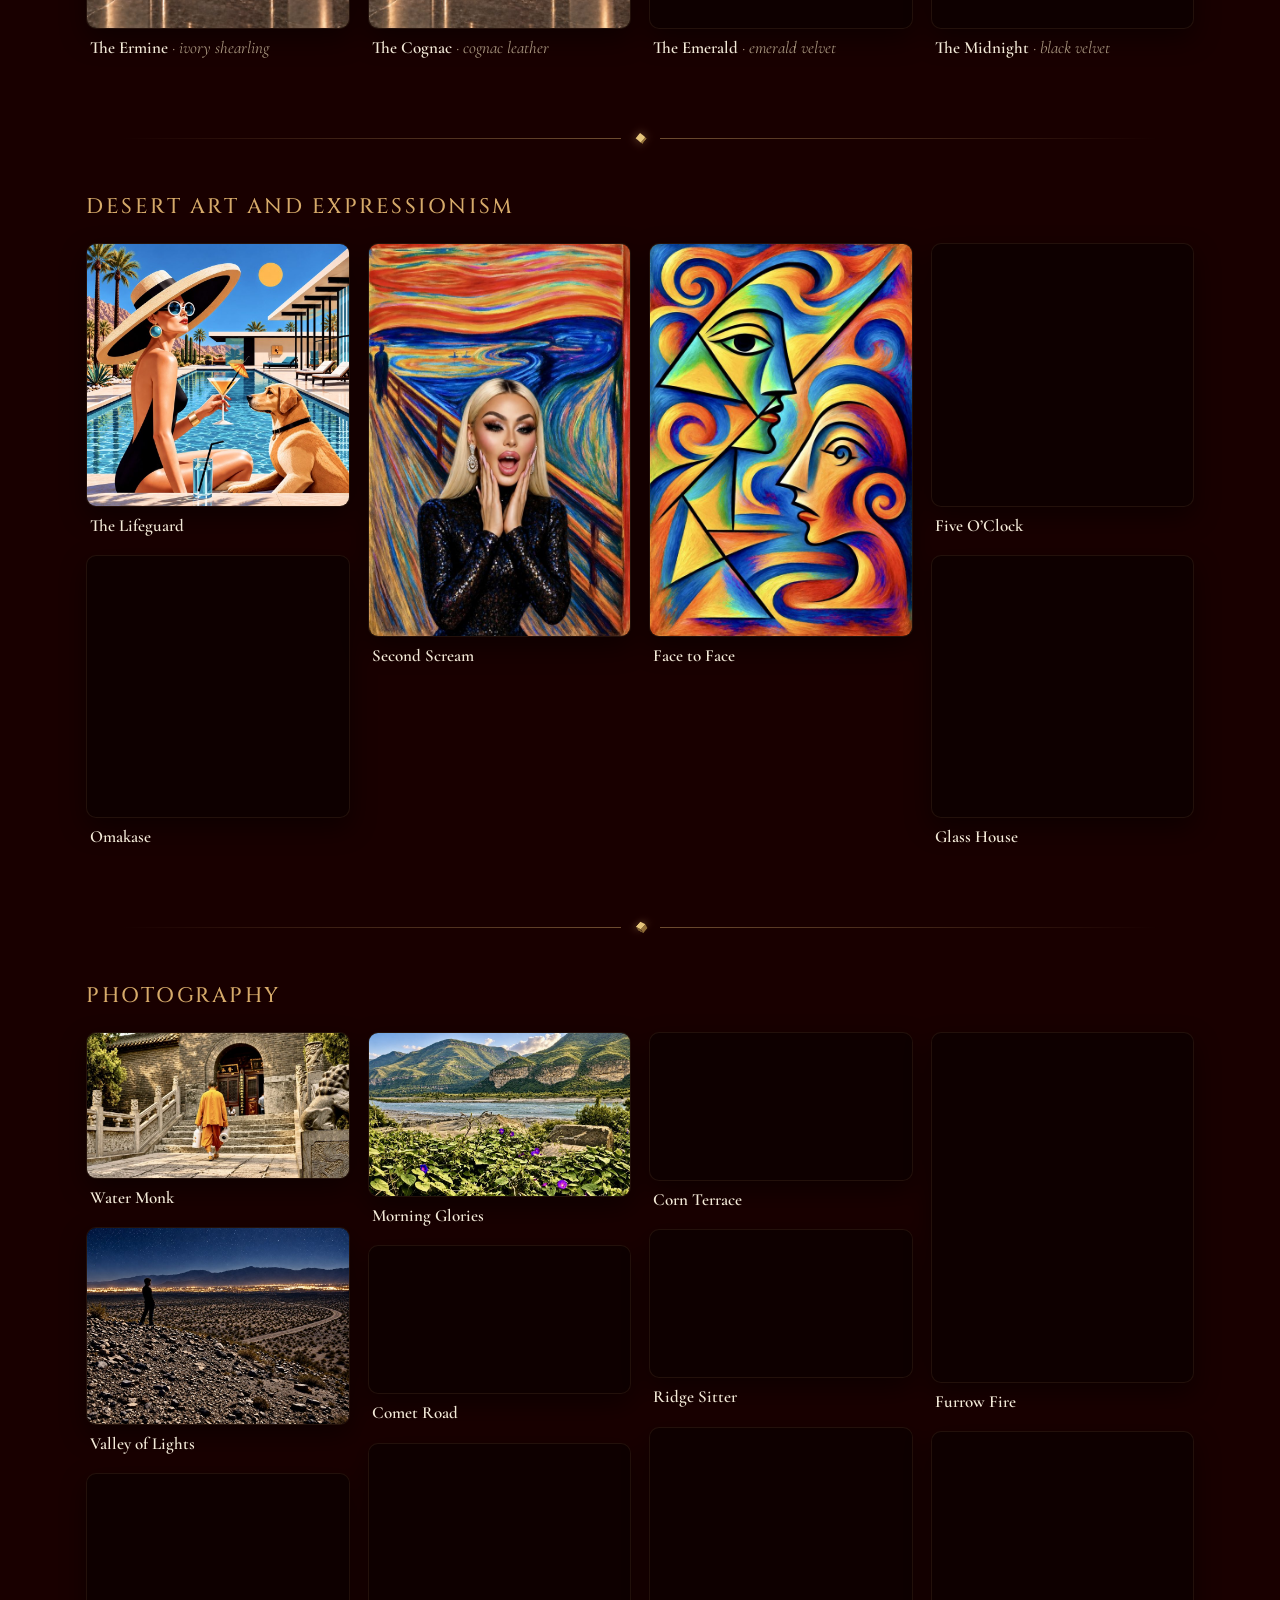
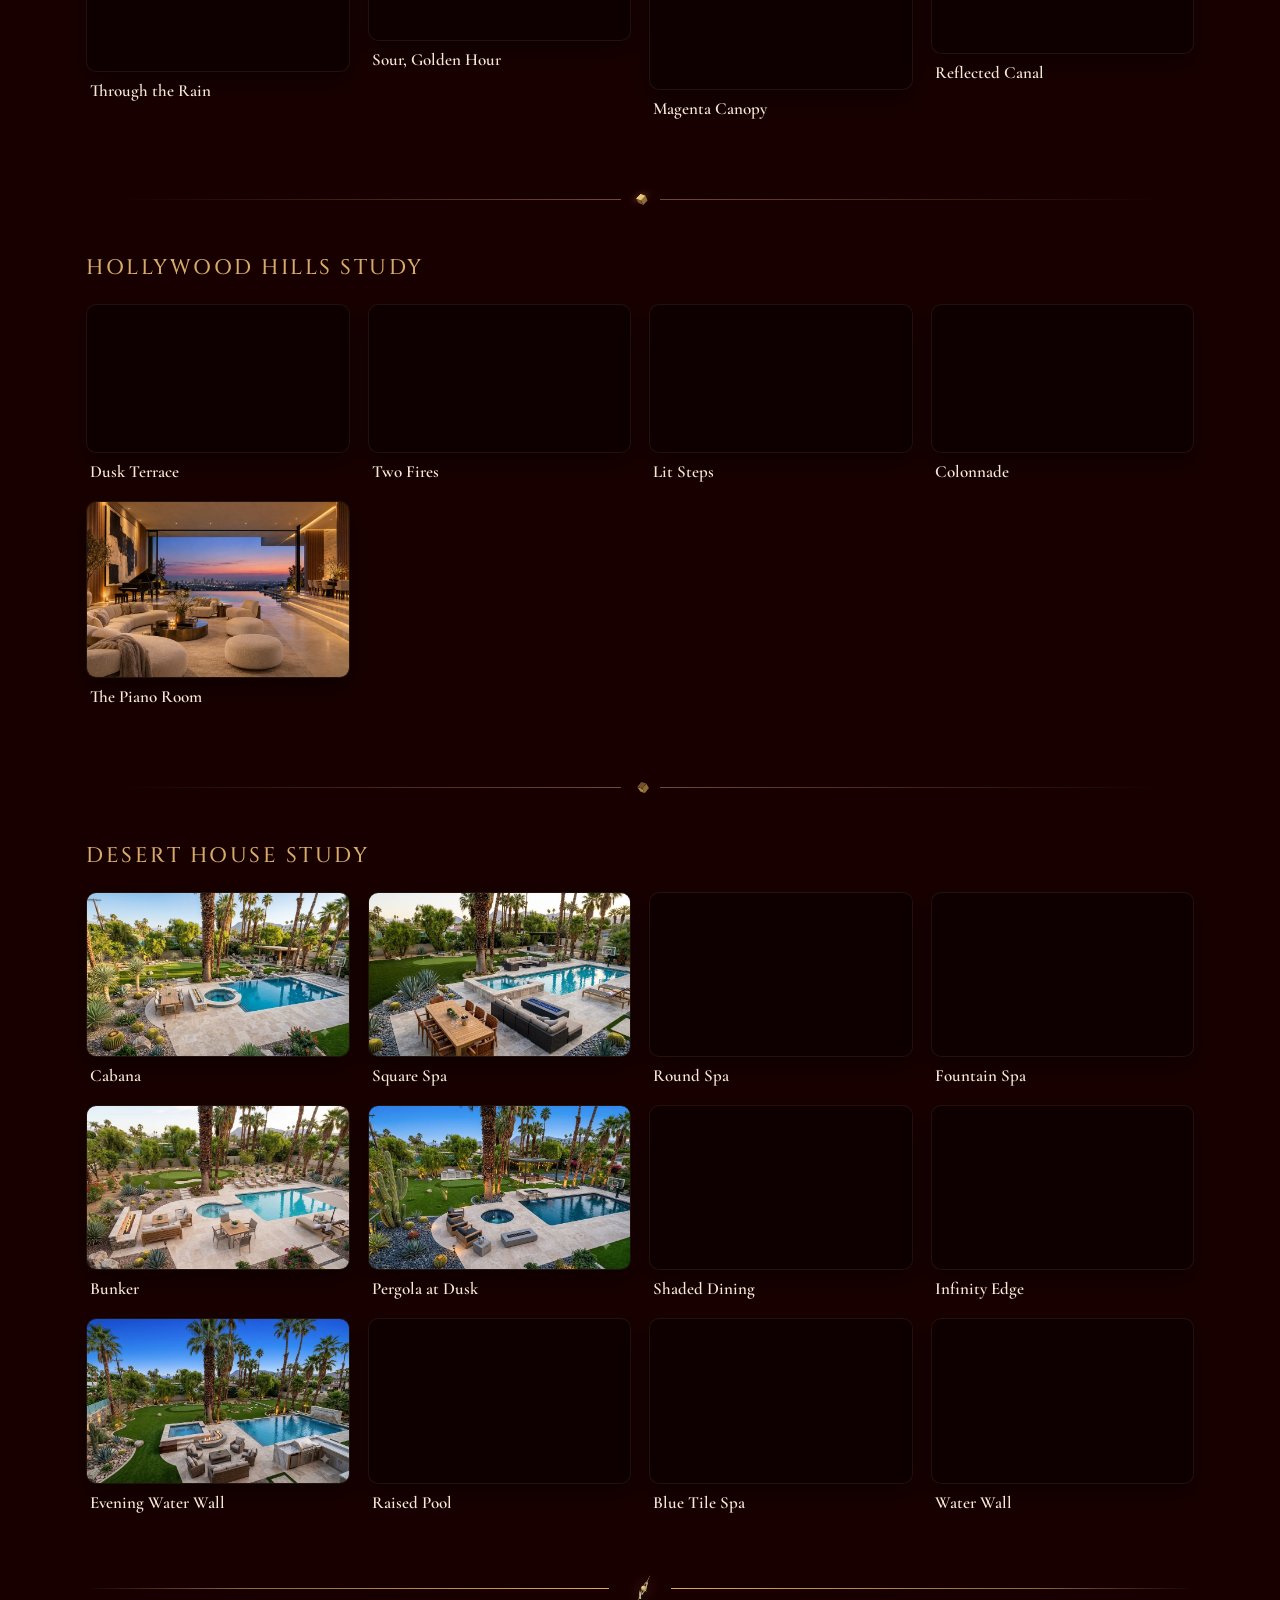
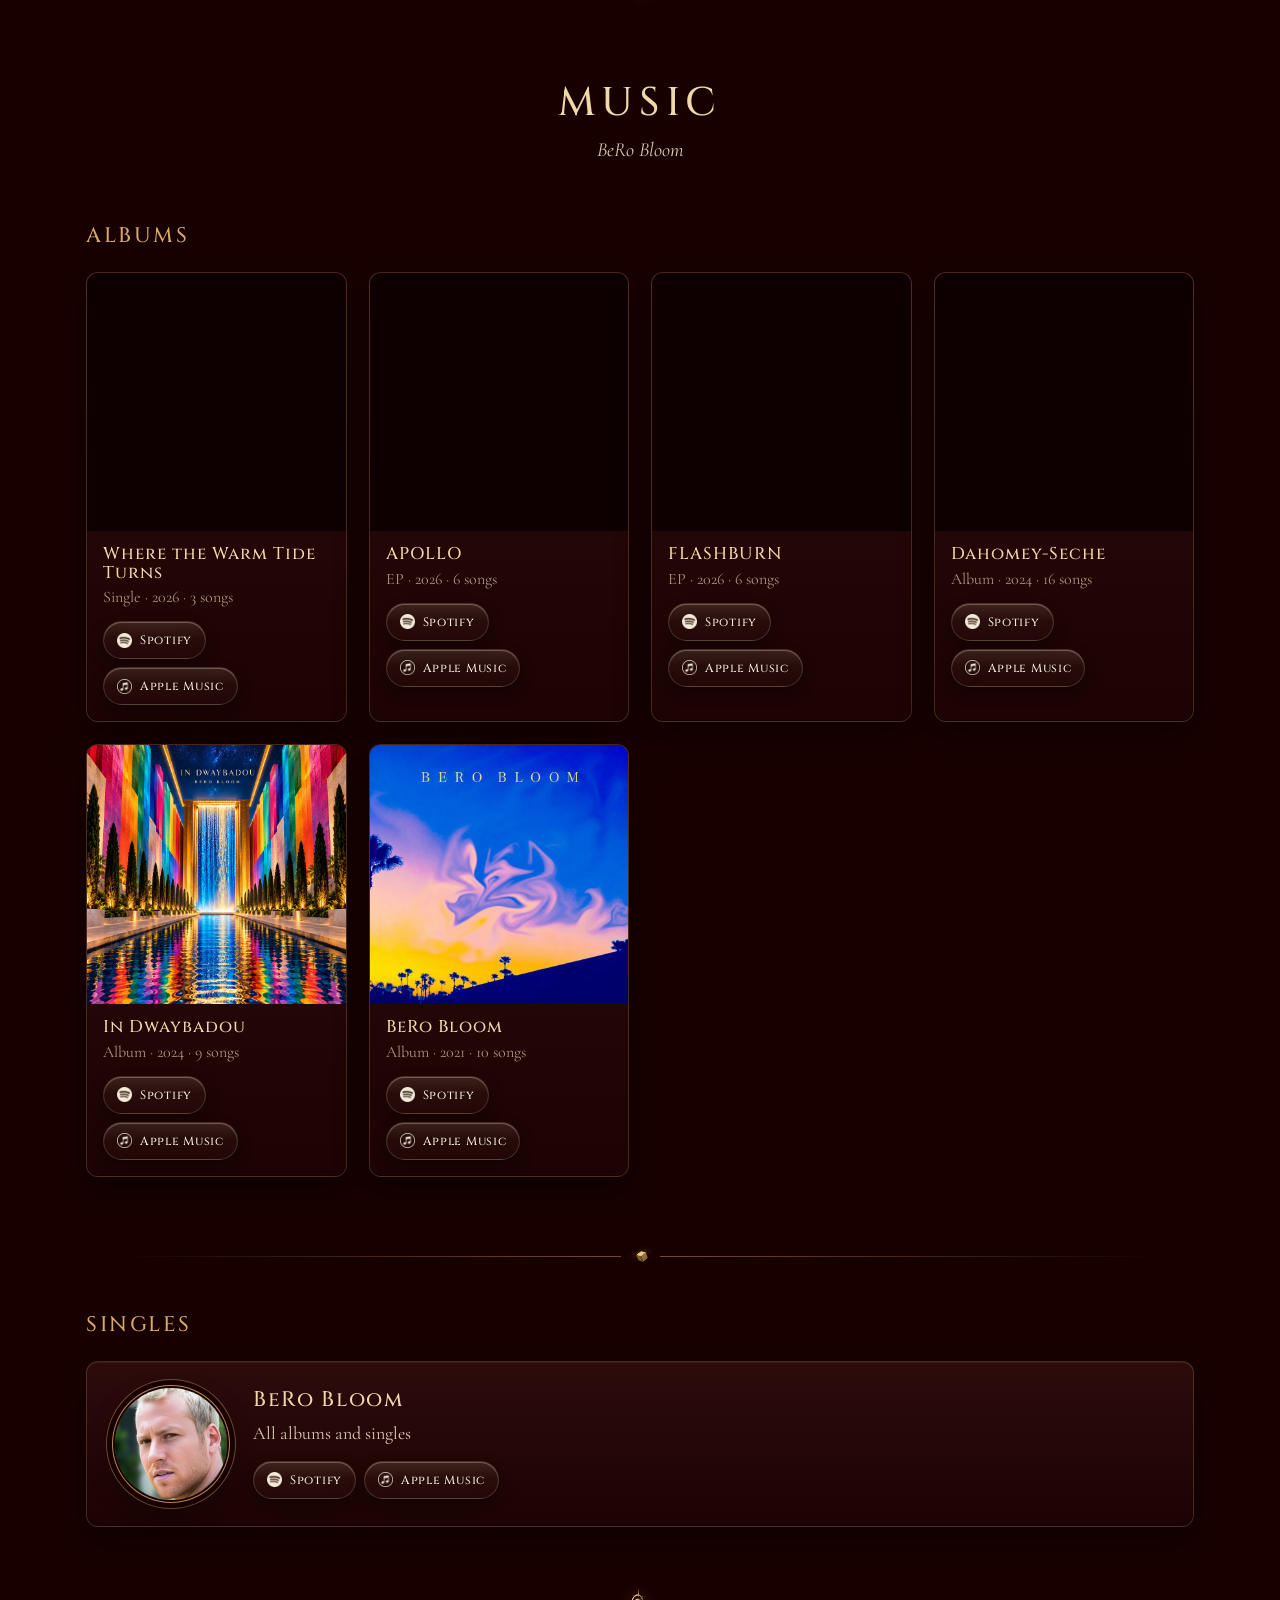
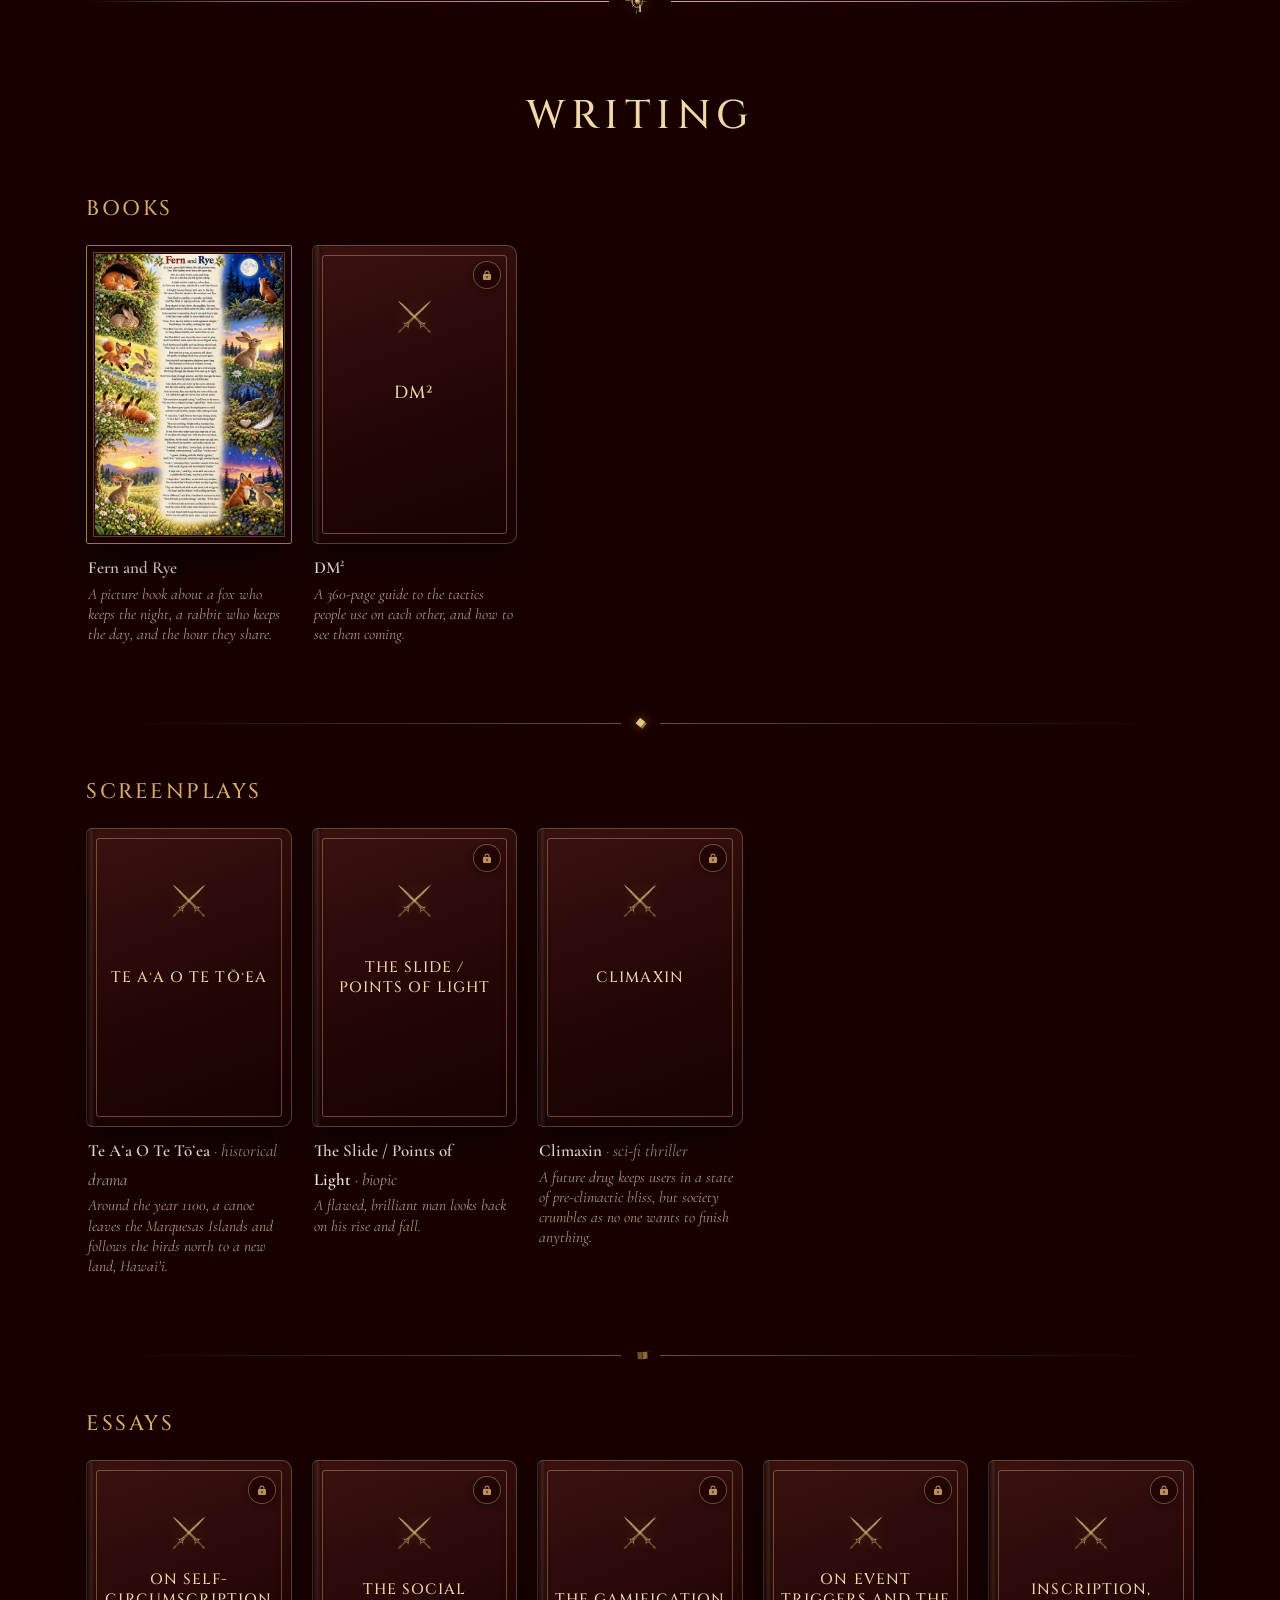
==== commit 61157cfe: "Update index.html" ====
--- a/index.html
+++ b/index.html
@@ -42,9 +42,9 @@
     { "@type": "Person", "@id": "https://risenblade.com/#person", "name": "Ben Bloom", "alternateName": "BeRo Bloom", "url": "https://risenblade.com/",
       "sameAs": ["https://open.spotify.com/artist/7GFagITMQigQcXjFoZsJQf","https://music.apple.com/us/artist/bero-bloom/1493743634","https://atlasbyben.com/"] },
     { "@type": "ItemList", "name": "Websites and games by Ben Bloom", "itemListElement": [
-        { "@type": "ListItem", "position": 1, "url": "https://albumhound.com/", "name": "Albumhound" },
-        { "@type": "ListItem", "position": 2, "url": "https://paffolio.com/", "name": "Paffolio" },
-        { "@type": "ListItem", "position": 3, "url": "https://zetaharp.com/", "name": "Zeta Harp" },
+        { "@type": "ListItem", "position": 1, "url": "https://zetaharp.com/", "name": "Zeta Harp" },
+        { "@type": "ListItem", "position": 2, "url": "https://albumhound.com/", "name": "Albumhound" },
+        { "@type": "ListItem", "position": 3, "url": "https://paffolio.com/", "name": "Paffolio" },
         { "@type": "ListItem", "position": 4, "url": "https://darwindeli.com/", "name": "Sandwich Tree" },
         { "@type": "ListItem", "position": 5, "url": "https://marcothegame.com/", "name": "Marco" },
         { "@type": "ListItem", "position": 6, "url": "https://genghisgame.com/", "name": "Genghis" },
@@ -489,21 +489,15 @@
     <div class="group">
       <div class="group-head rv"><h3>Music</h3></div>
       <div class="sites">
+<a class="card site rv" href="https://zetaharp.com/" target="_blank" rel="noopener"><span class="shot"><img src="https://zetaharp.com/og-image.png" alt="" loading="lazy" decoding="async"></span><span class="body"><span class="t">Zeta Harp</span><span class="d">An instrument played on the Riemann zeta function.</span><span class="foot"><span class="btn">Open</span><span class="url">zetaharp.com</span></span></span></a>
 <a class="card site rv" href="https://albumhound.com/" target="_blank" rel="noopener"><span class="shot"><img src="https://albumhound.com/og-image.png" alt="" loading="lazy" decoding="async"></span><span class="body"><span class="t"><img class="hound" src="img/brand/hound.png" alt="" width="96" height="96">Albumhound</span><span class="d">Search any artist’s studio album discography.</span><span class="foot"><span class="btn">Open</span><span class="url">albumhound.com</span></span></span></a>
       </div>
     </div>
     <div class="rule soft rv" aria-hidden="true"><i></i></div>
     <div class="group">
-      <div class="group-head rv"><h3>Finance</h3></div>
+      <div class="group-head rv"><h3>Science and Finance</h3></div>
       <div class="sites">
 <a class="card site rv" href="https://paffolio.com/" target="_blank" rel="noopener"><span class="shot"><img src="https://paffolio.com/og-image.png" alt="" loading="lazy" decoding="async"></span><span class="body"><span class="t"><span class="pmark" aria-hidden="true">P</span>Paffolio</span><span class="d">A financial services trading and account holdings platform.</span><span class="foot"><span class="btn">Open</span><span class="url">paffolio.com</span></span></span></a>
-      </div>
-    </div>
-    <div class="rule soft rv" aria-hidden="true"><i></i></div>
-    <div class="group">
-      <div class="group-head rv"><h3>Science</h3></div>
-      <div class="sites">
-<a class="card site rv" href="https://zetaharp.com/" target="_blank" rel="noopener"><span class="shot"><img src="https://zetaharp.com/og-image.png" alt="" loading="lazy" decoding="async"></span><span class="body"><span class="t">Zeta Harp</span><span class="d">An instrument played on the Riemann zeta function.</span><span class="foot"><span class="btn">Open</span><span class="url">zetaharp.com</span></span></span></a>
 <a class="card site rv" href="https://darwindeli.com/" target="_blank" rel="noopener"><span class="shot"><img src="https://darwindeli.com/og-image.png" alt="" loading="lazy" decoding="async"></span><span class="body"><span class="t">Sandwich Tree</span><span class="d">The evolutionary relationships among the organisms that make up a Subway sandwich.</span><span class="foot"><span class="btn">Open</span><span class="url">darwindeli.com</span></span></span></a>
       </div>
     </div>
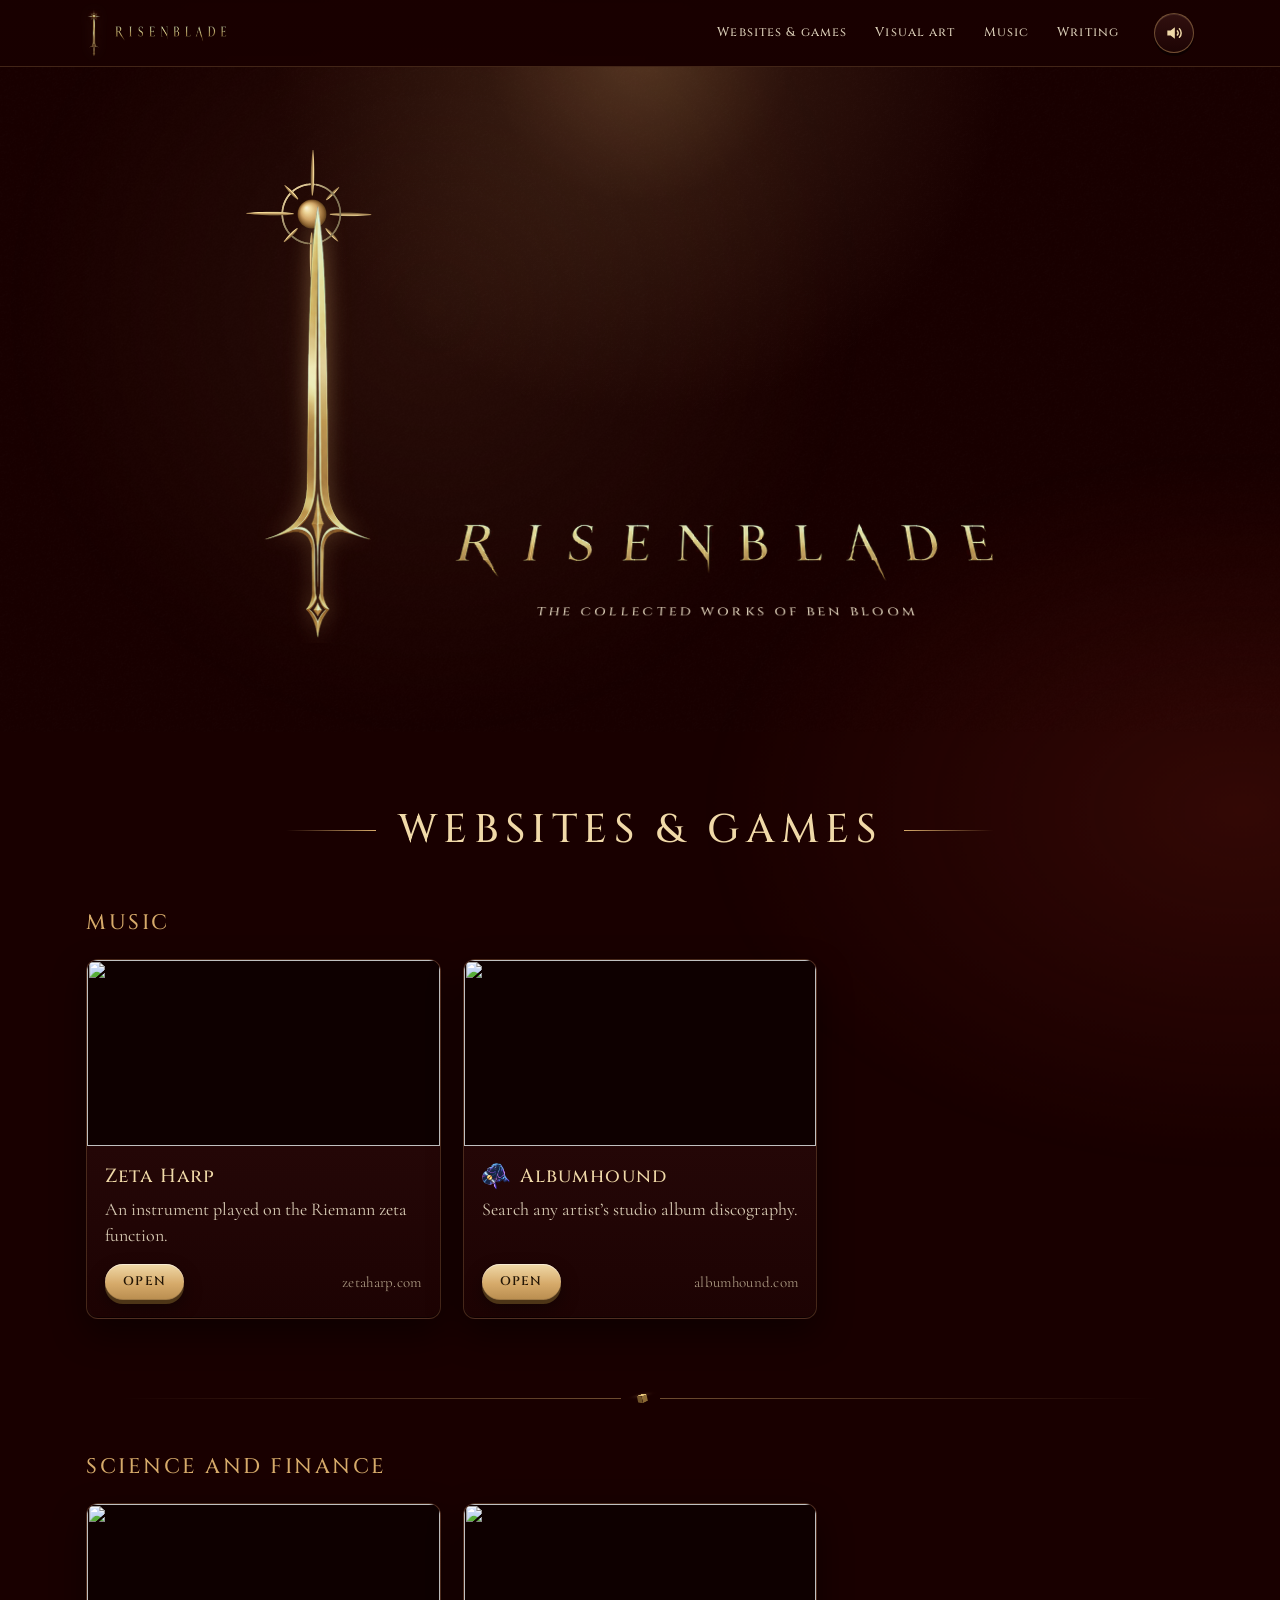
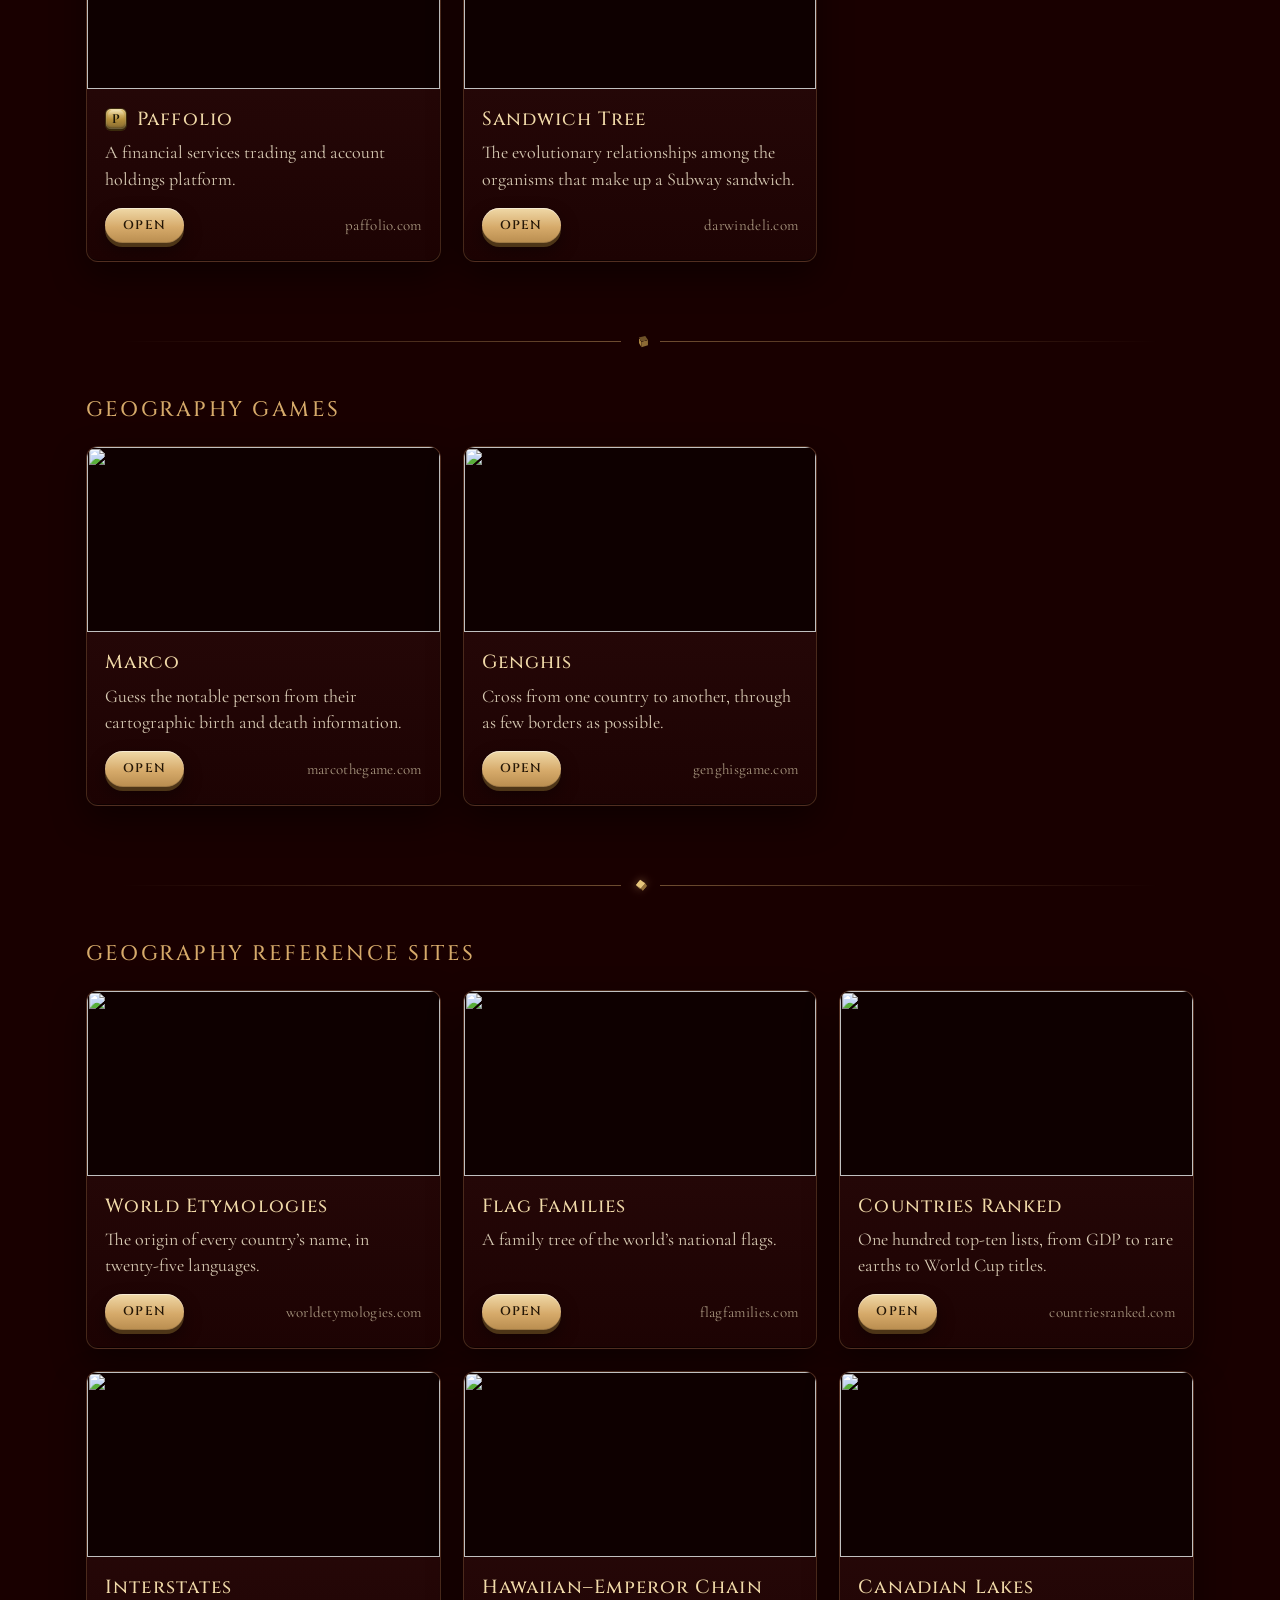
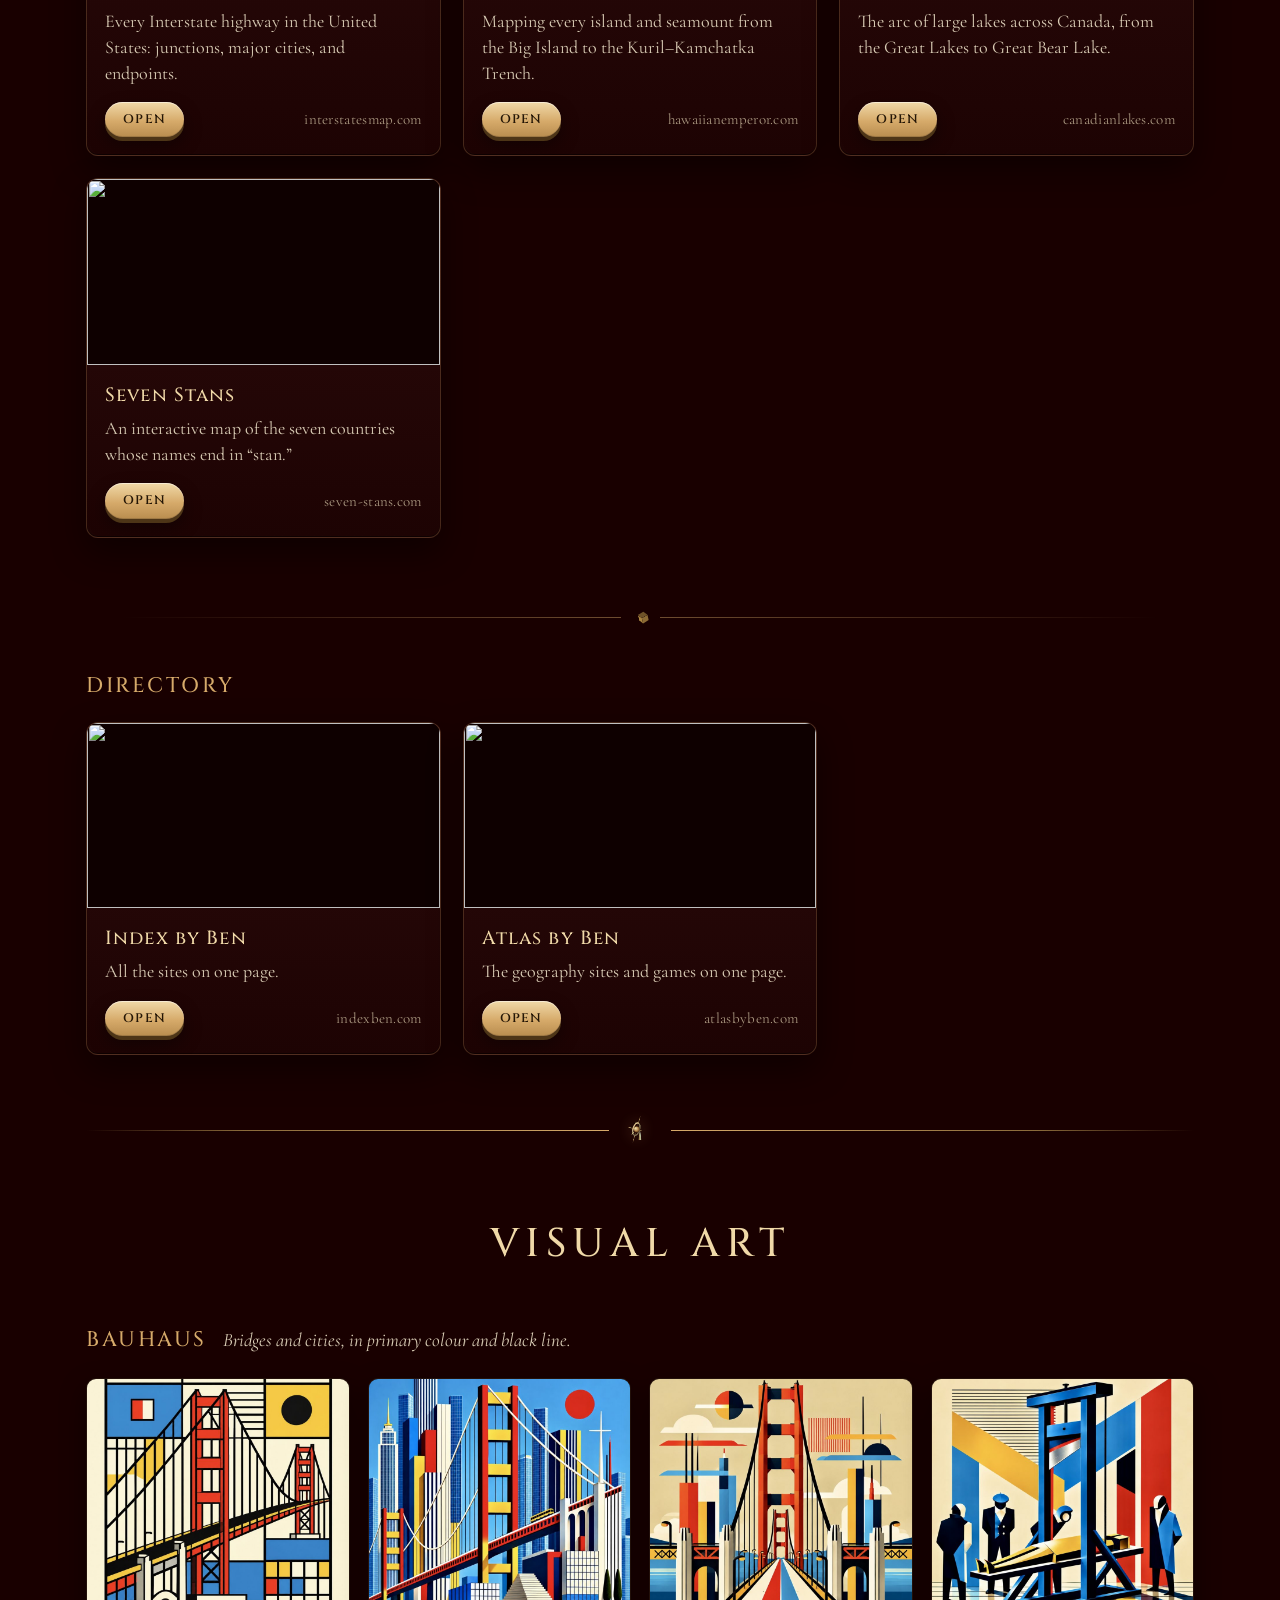
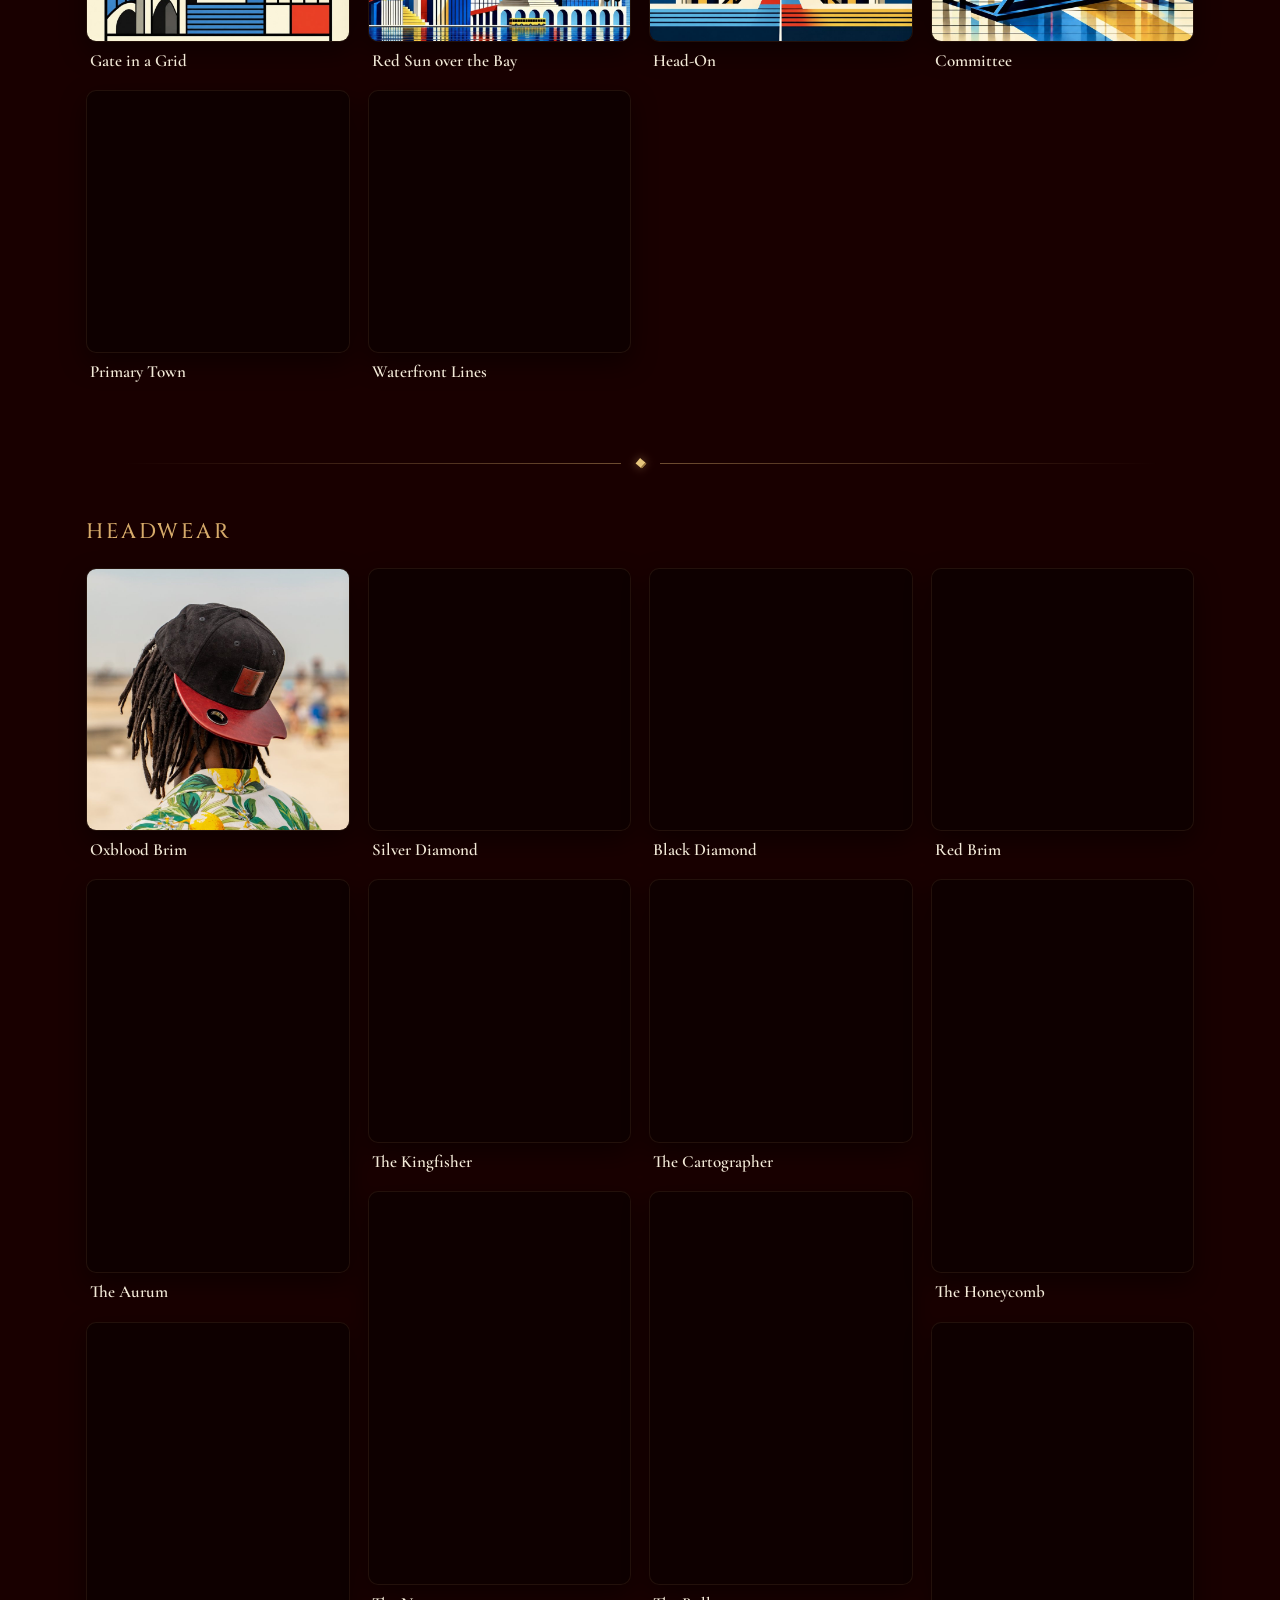
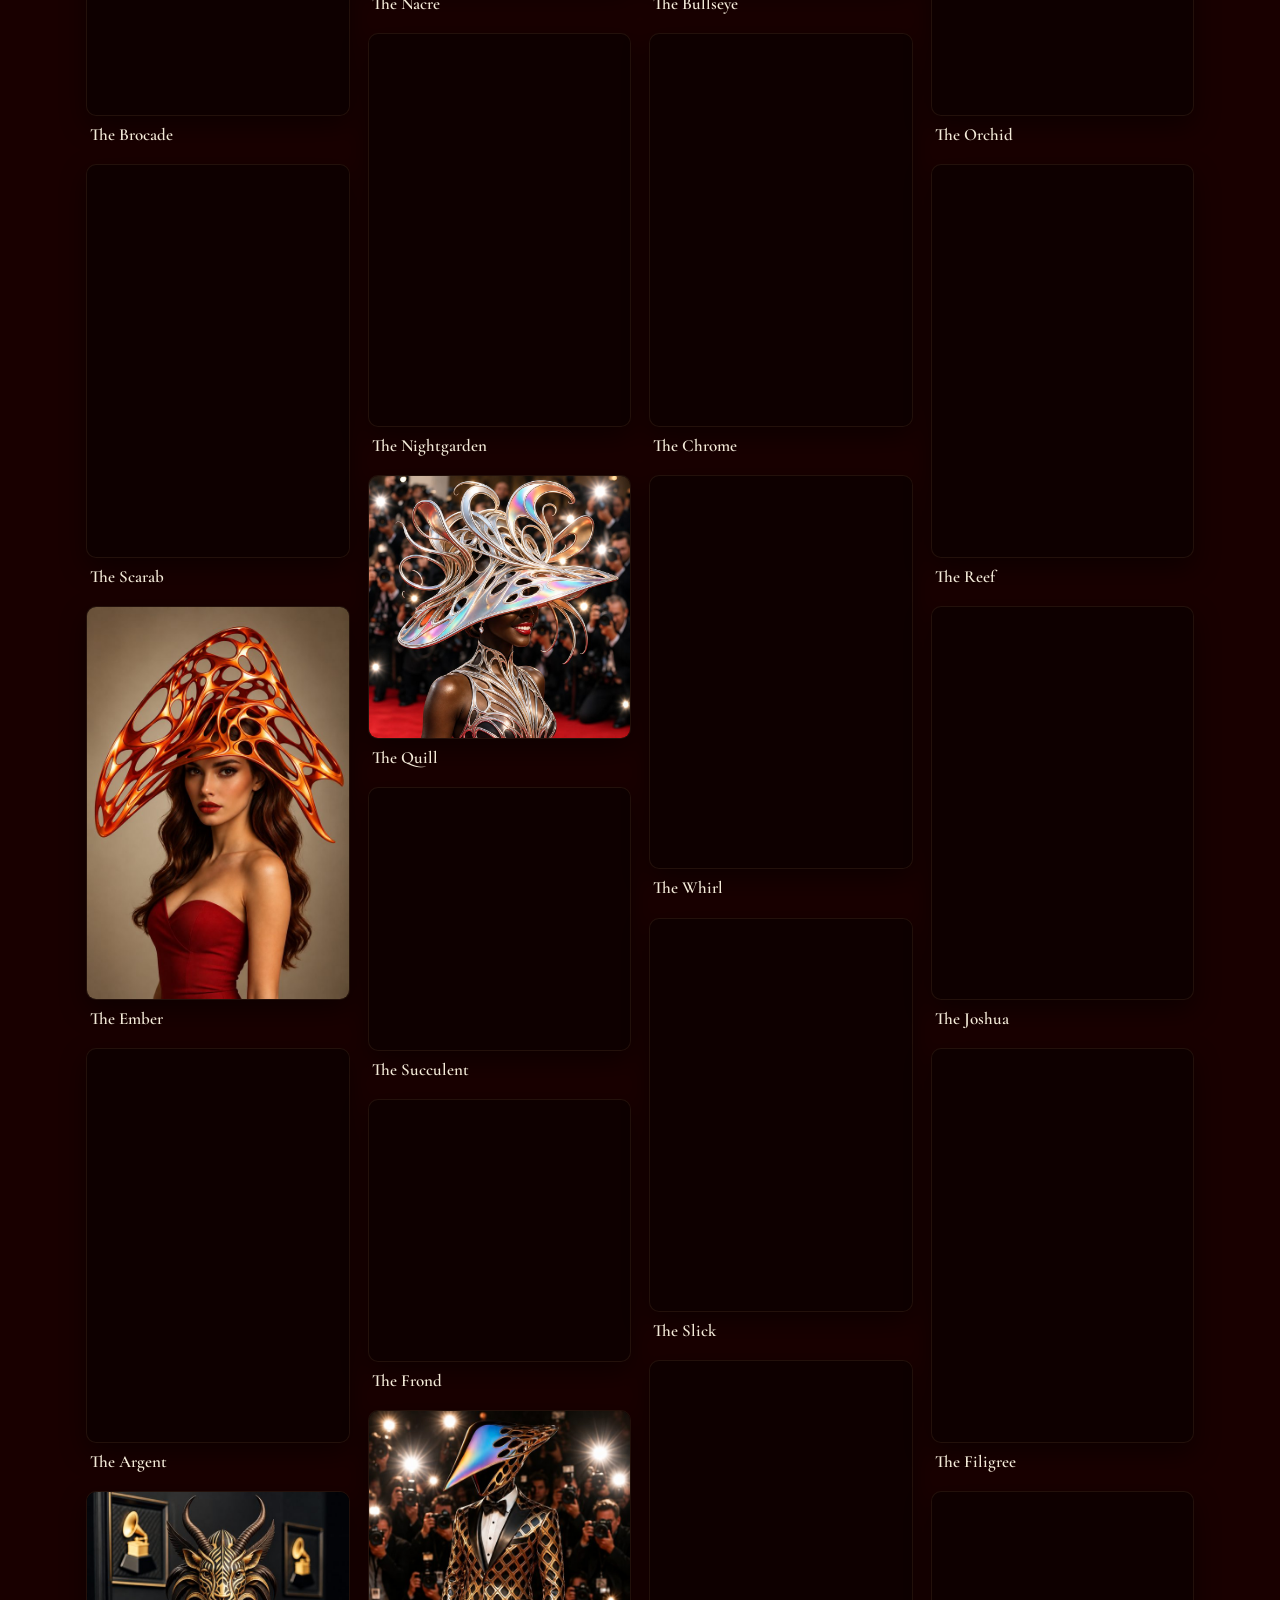
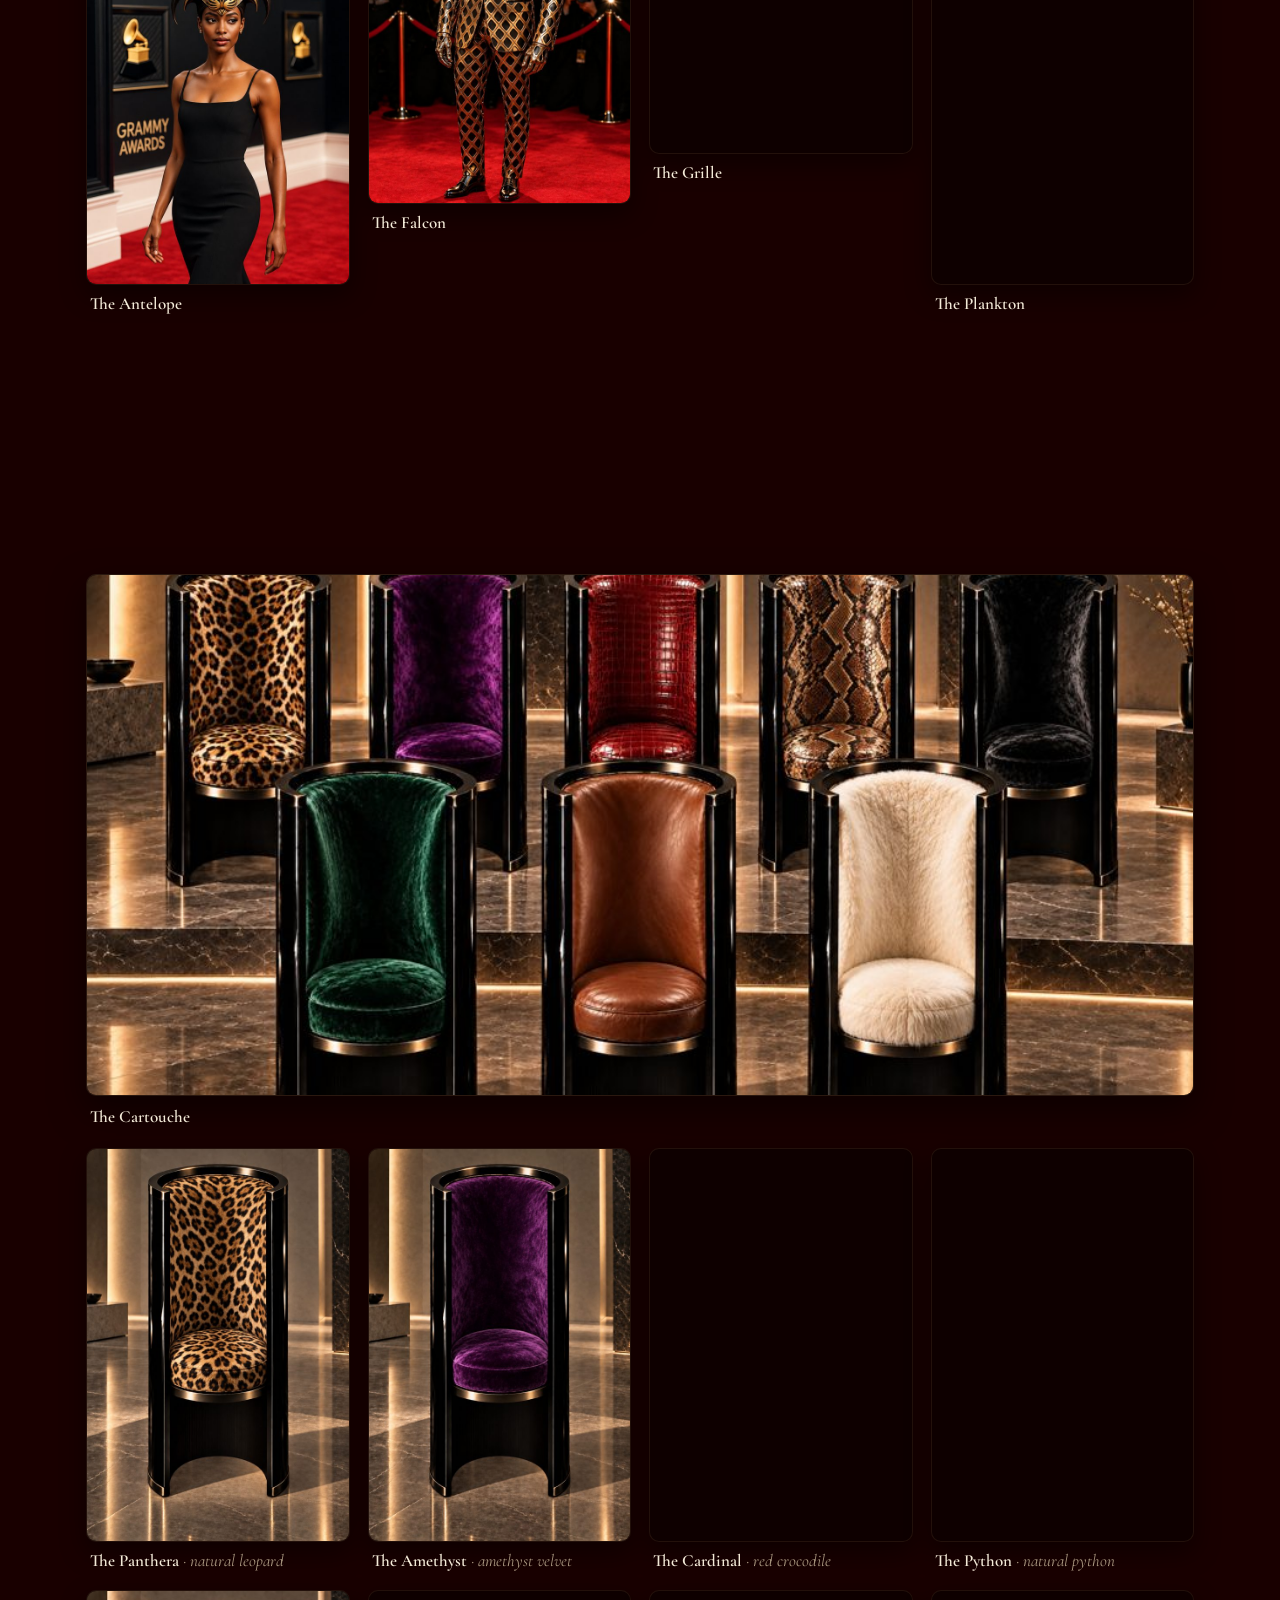
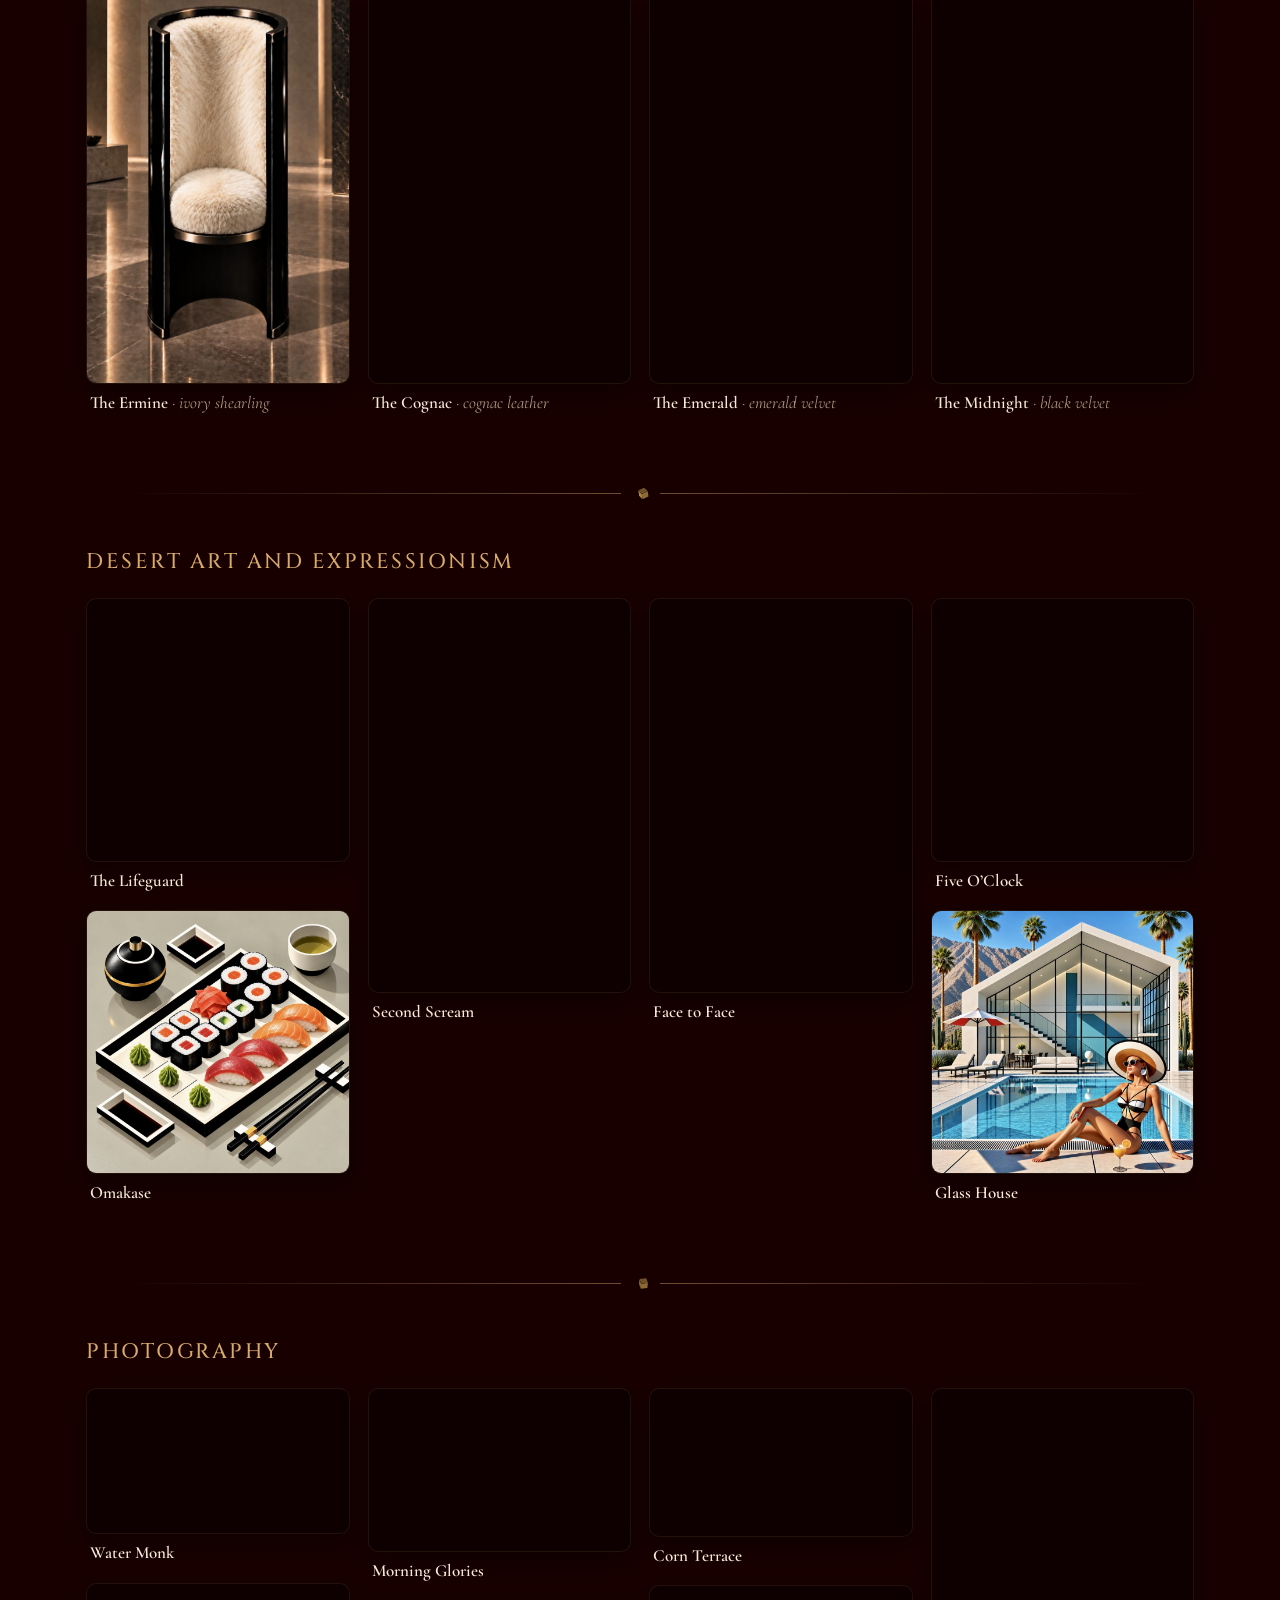
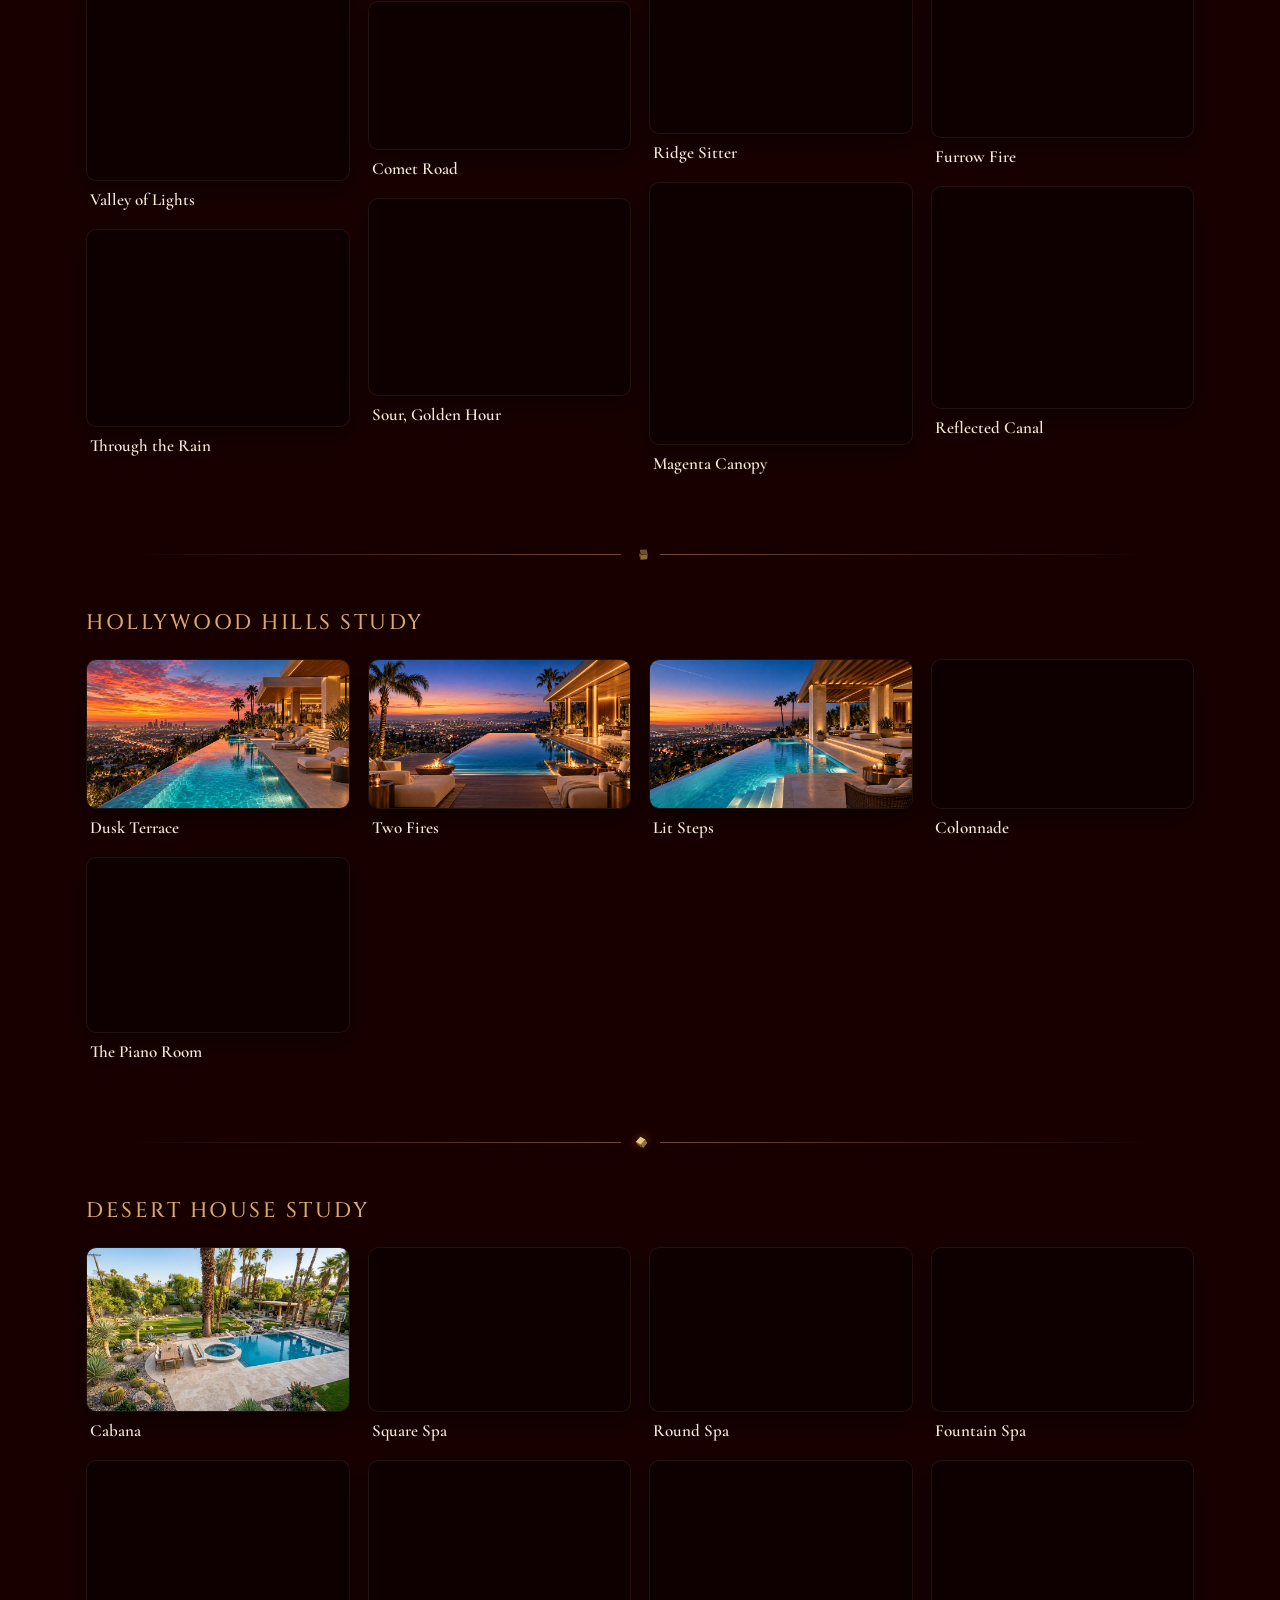
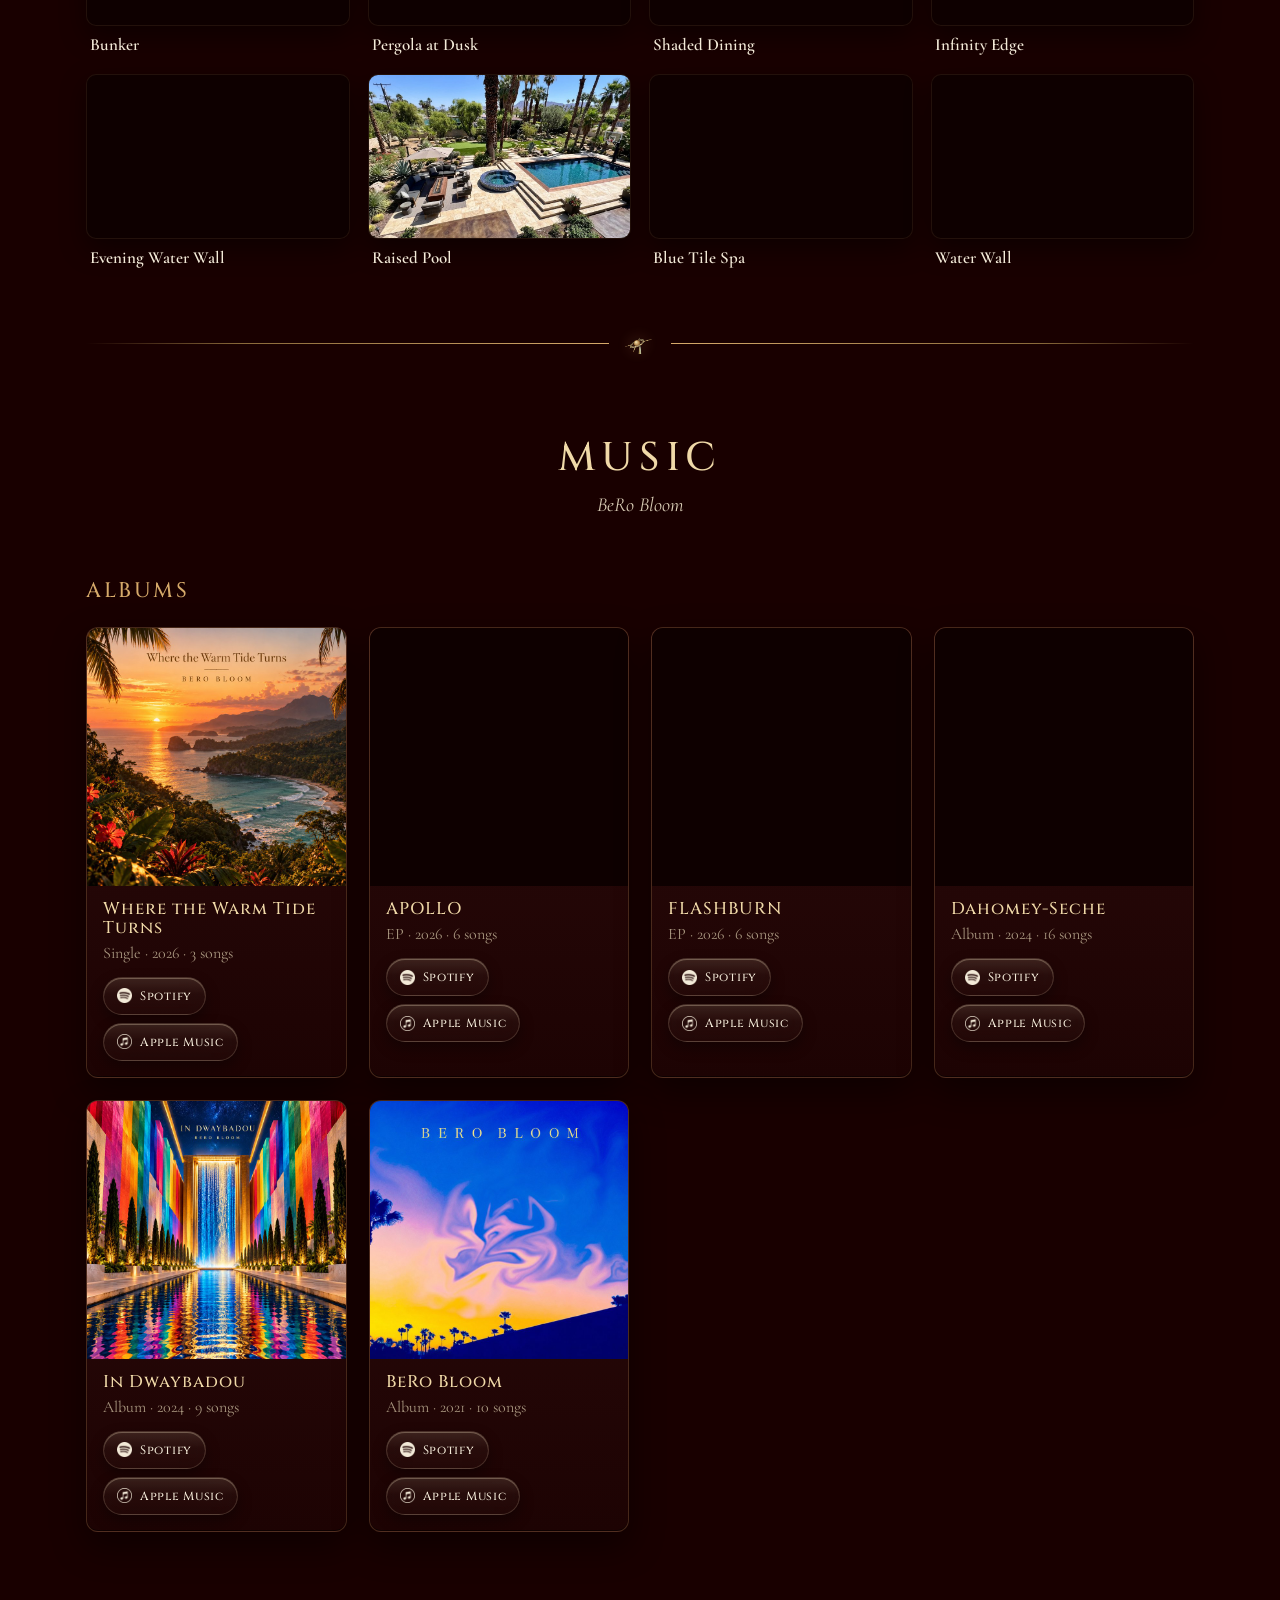
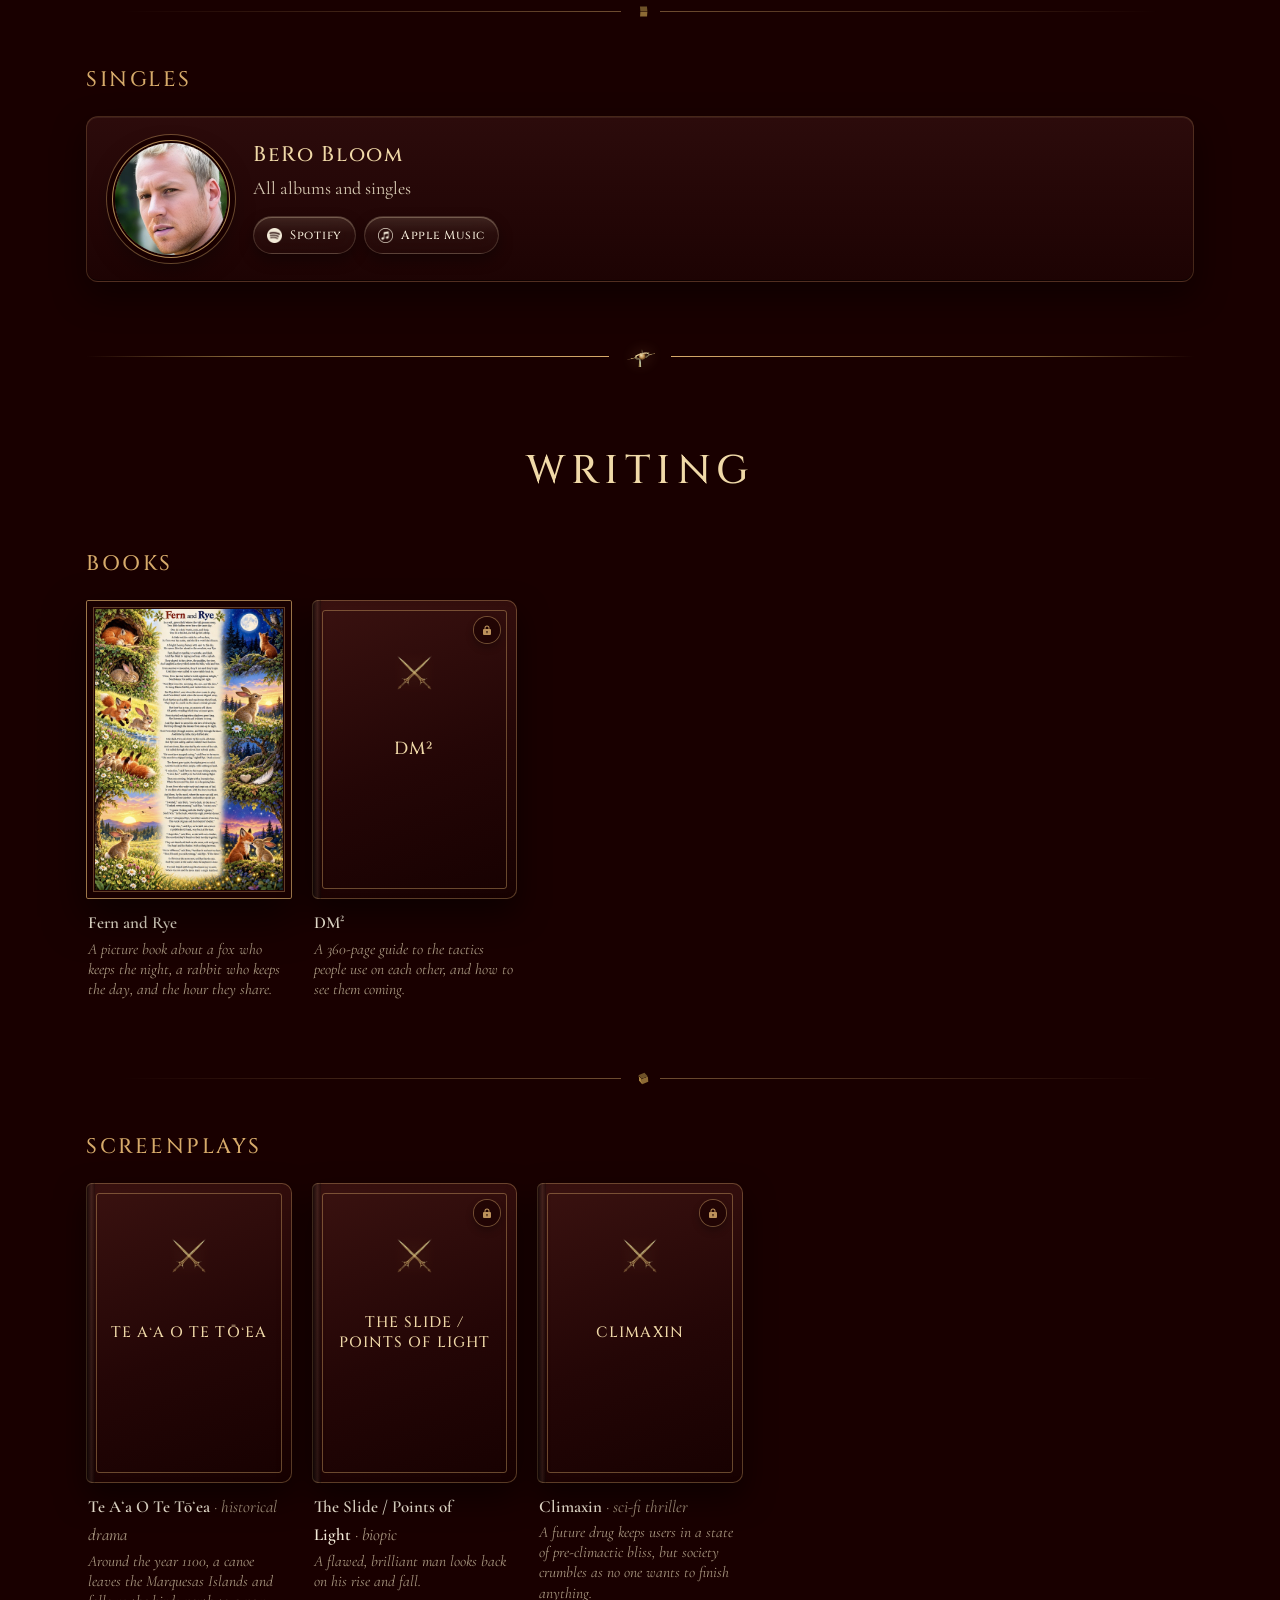
==== commit 72b8dd1e: "Canadian Lakes" ====
--- a/index.html
+++ b/index.html
@@ -49,13 +49,14 @@
         { "@type": "ListItem", "position": 5, "url": "https://marcothegame.com/", "name": "Marco" },
         { "@type": "ListItem", "position": 6, "url": "https://genghisgame.com/", "name": "Genghis" },
         { "@type": "ListItem", "position": 7, "url": "https://worldetymologies.com/", "name": "World Etymologies" },
-        { "@type": "ListItem", "position": 8, "url": "https://interstatesmap.com/", "name": "Interstates" },
+        { "@type": "ListItem", "position": 8, "url": "https://flagfamilies.com/", "name": "Flag Families" },
         { "@type": "ListItem", "position": 9, "url": "https://countriesranked.com/", "name": "Countries Ranked" },
-        { "@type": "ListItem", "position": 10, "url": "https://flagfamilies.com/", "name": "Flag Families" },
-        { "@type": "ListItem", "position": 11, "url": "https://seven-stans.com/", "name": "Seven Stans" },
-        { "@type": "ListItem", "position": 12, "url": "https://hawaiianemperor.com/", "name": "Hawaiian–Emperor Chain" },
-        { "@type": "ListItem", "position": 13, "url": "https://indexben.com/", "name": "Index by Ben" },
-        { "@type": "ListItem", "position": 14, "url": "https://atlasbyben.com/", "name": "Atlas by Ben" } ] },
+        { "@type": "ListItem", "position": 10, "url": "https://interstatesmap.com/", "name": "Interstates" },
+        { "@type": "ListItem", "position": 11, "url": "https://hawaiianemperor.com/", "name": "Hawaiian–Emperor Chain" },
+        { "@type": "ListItem", "position": 12, "url": "https://canadianlakes.com/", "name": "Canadian Lakes" },
+        { "@type": "ListItem", "position": 13, "url": "https://seven-stans.com/", "name": "Seven Stans" },
+        { "@type": "ListItem", "position": 14, "url": "https://indexben.com/", "name": "Index by Ben" },
+        { "@type": "ListItem", "position": 15, "url": "https://atlasbyben.com/", "name": "Atlas by Ben" } ] },
     { "@type": "MusicGroup", "name": "BeRo Bloom", "url": "https://open.spotify.com/artist/7GFagITMQigQcXjFoZsJQf", "album": [
         { "@type": "MusicAlbum", "name": "Where the Warm Tide Turns", "datePublished": "2026", "url": "https://open.spotify.com/album/24XYA3rVdU8glpfEUfOMNJ" },
         { "@type": "MusicAlbum", "name": "APOLLO", "datePublished": "2026", "url": "https://open.spotify.com/album/063UFYJVCLe9RdbpNQMZrY" },
@@ -514,11 +515,12 @@
       <div class="group-head rv"><h3>Geography Reference Sites</h3></div>
       <div class="sites">
 <a class="card site rv" href="https://worldetymologies.com/" target="_blank" rel="noopener"><span class="shot"><img src="https://worldetymologies.com/og-image.png" alt="" loading="lazy" decoding="async"></span><span class="body"><span class="t">World Etymologies</span><span class="d">The origin of every country’s name, in twenty-five languages.</span><span class="foot"><span class="btn">Open</span><span class="url">worldetymologies.com</span></span></span></a>
+<a class="card site rv" href="https://flagfamilies.com/" target="_blank" rel="noopener"><span class="shot"><img src="https://flagfamilies.com/og-image.png" alt="" loading="lazy" decoding="async"></span><span class="body"><span class="t">Flag Families</span><span class="d">A family tree of the world’s national flags.</span><span class="foot"><span class="btn">Open</span><span class="url">flagfamilies.com</span></span></span></a>
+<a class="card site rv" href="https://countriesranked.com/" target="_blank" rel="noopener"><span class="shot"><img src="https://countriesranked.com/og-image.png" alt="" loading="lazy" decoding="async"></span><span class="body"><span class="t">Countries Ranked</span><span class="d">One hundred top-ten lists, from GDP to rare earths to World Cup titles.</span><span class="foot"><span class="btn">Open</span><span class="url">countriesranked.com</span></span></span></a>
 <a class="card site rv" href="https://interstatesmap.com/" target="_blank" rel="noopener"><span class="shot"><img src="https://interstatesmap.com/og-image.png" alt="" loading="lazy" decoding="async"></span><span class="body"><span class="t">Interstates</span><span class="d">Every Interstate highway in the United States: junctions, major cities, and endpoints.</span><span class="foot"><span class="btn">Open</span><span class="url">interstatesmap.com</span></span></span></a>
-<a class="card site rv" href="https://countriesranked.com/" target="_blank" rel="noopener"><span class="shot"><img src="https://countriesranked.com/og-image.png" alt="" loading="lazy" decoding="async"></span><span class="body"><span class="t">Countries Ranked</span><span class="d">One hundred top-ten lists, from GDP to rare earths to World Cup titles.</span><span class="foot"><span class="btn">Open</span><span class="url">countriesranked.com</span></span></span></a>
-<a class="card site rv" href="https://flagfamilies.com/" target="_blank" rel="noopener"><span class="shot"><img src="https://flagfamilies.com/og-image.png" alt="" loading="lazy" decoding="async"></span><span class="body"><span class="t">Flag Families</span><span class="d">A family tree of the world’s national flags.</span><span class="foot"><span class="btn">Open</span><span class="url">flagfamilies.com</span></span></span></a>
+<a class="card site rv" href="https://hawaiianemperor.com/" target="_blank" rel="noopener"><span class="shot"><img src="https://hawaiianemperor.com/og-image.png" alt="" loading="lazy" decoding="async"></span><span class="body"><span class="t">Hawaiian–Emperor Chain</span><span class="d">Mapping every island and seamount from the Big Island to the Kuril–Kamchatka Trench.</span><span class="foot"><span class="btn">Open</span><span class="url">hawaiianemperor.com</span></span></span></a>
+<a class="card site rv" href="https://canadianlakes.com/" target="_blank" rel="noopener"><span class="shot"><img src="https://canadianlakes.com/og-image.png" alt="" loading="lazy" decoding="async"></span><span class="body"><span class="t">Canadian Lakes</span><span class="d">The arc of large lakes across Canada, from the Great Lakes to Great Bear Lake.</span><span class="foot"><span class="btn">Open</span><span class="url">canadianlakes.com</span></span></span></a>
 <a class="card site rv" href="https://seven-stans.com/" target="_blank" rel="noopener"><span class="shot"><img src="https://seven-stans.com/og-image.png" alt="" loading="lazy" decoding="async"></span><span class="body"><span class="t">Seven Stans</span><span class="d">An interactive map of the seven countries whose names end in “stan.”</span><span class="foot"><span class="btn">Open</span><span class="url">seven-stans.com</span></span></span></a>
-<a class="card site rv" href="https://hawaiianemperor.com/" target="_blank" rel="noopener"><span class="shot"><img src="https://hawaiianemperor.com/og-image.png" alt="" loading="lazy" decoding="async"></span><span class="body"><span class="t">Hawaiian–Emperor Chain</span><span class="d">Mapping every island and seamount from the Big Island to the Kuril–Kamchatka Trench.</span><span class="foot"><span class="btn">Open</span><span class="url">hawaiianemperor.com</span></span></span></a>
       </div>
     </div>
     <div class="rule soft rv" aria-hidden="true"><i></i></div>
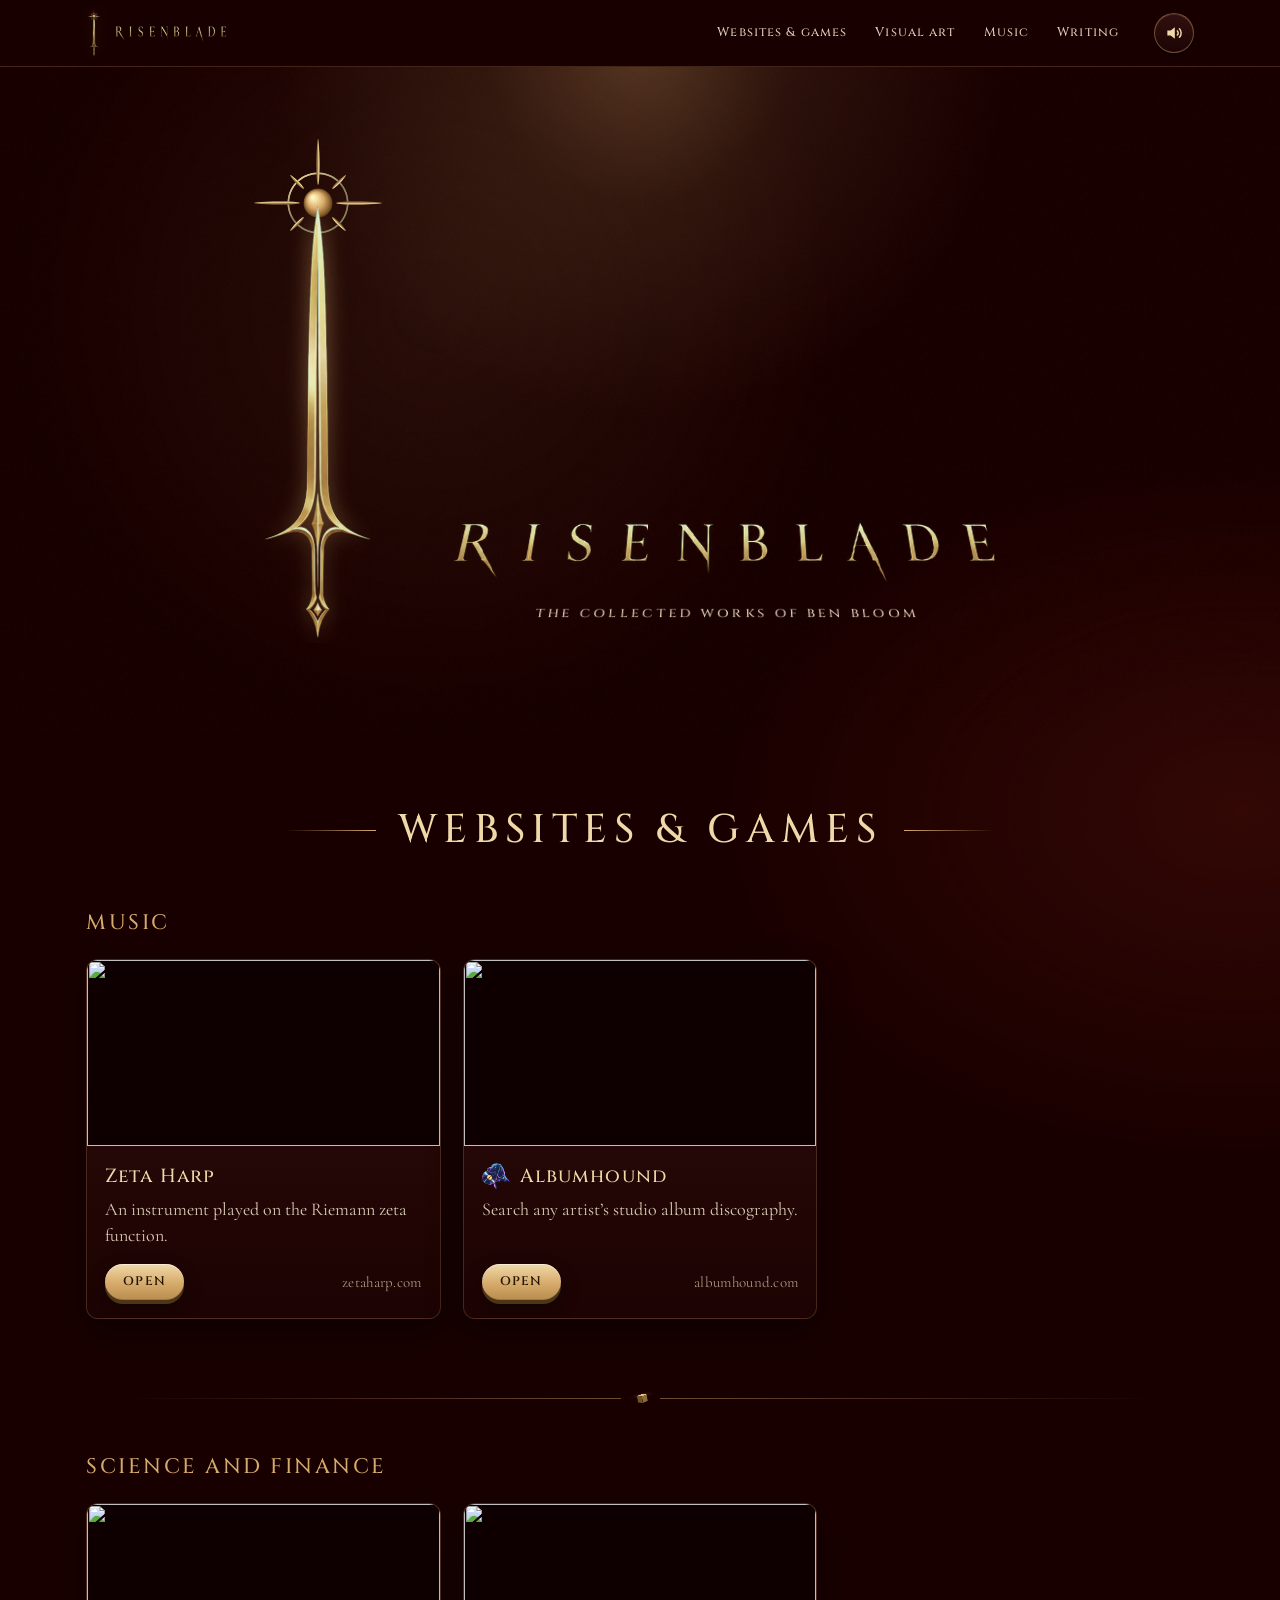
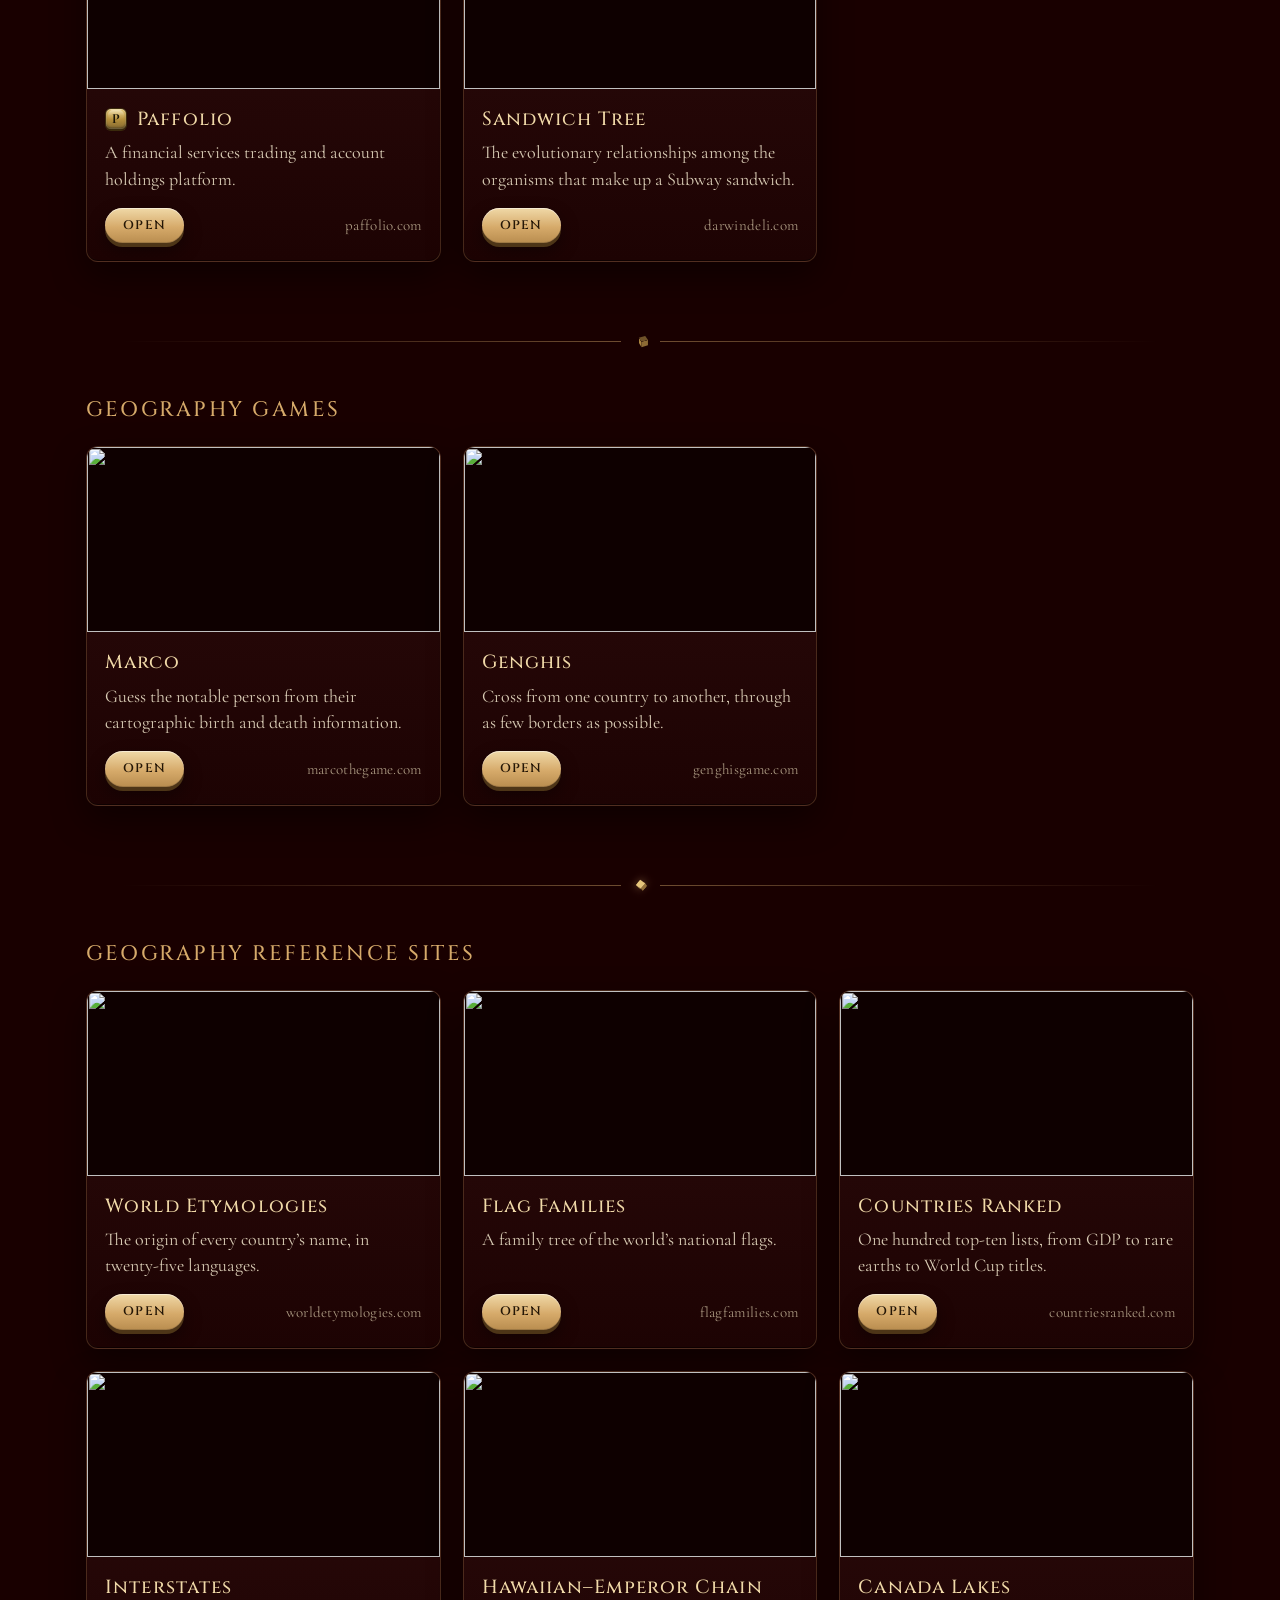
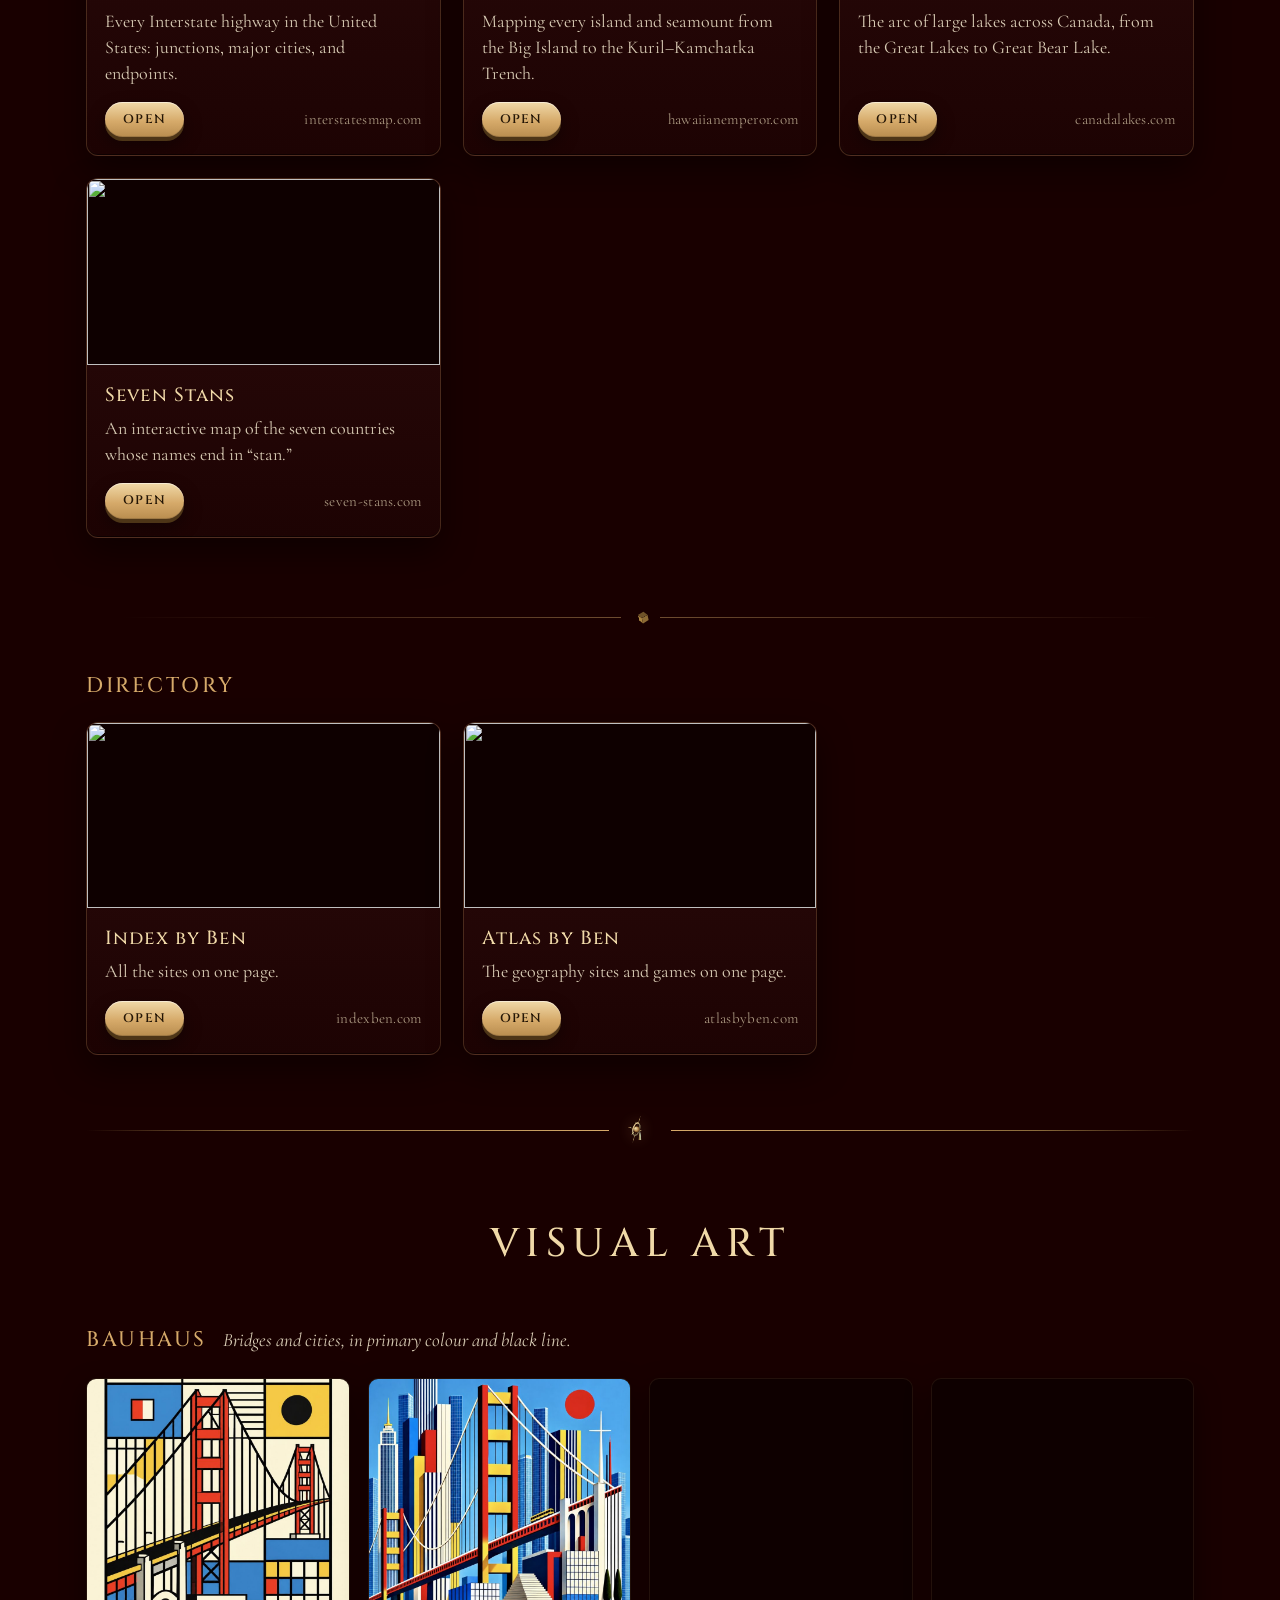
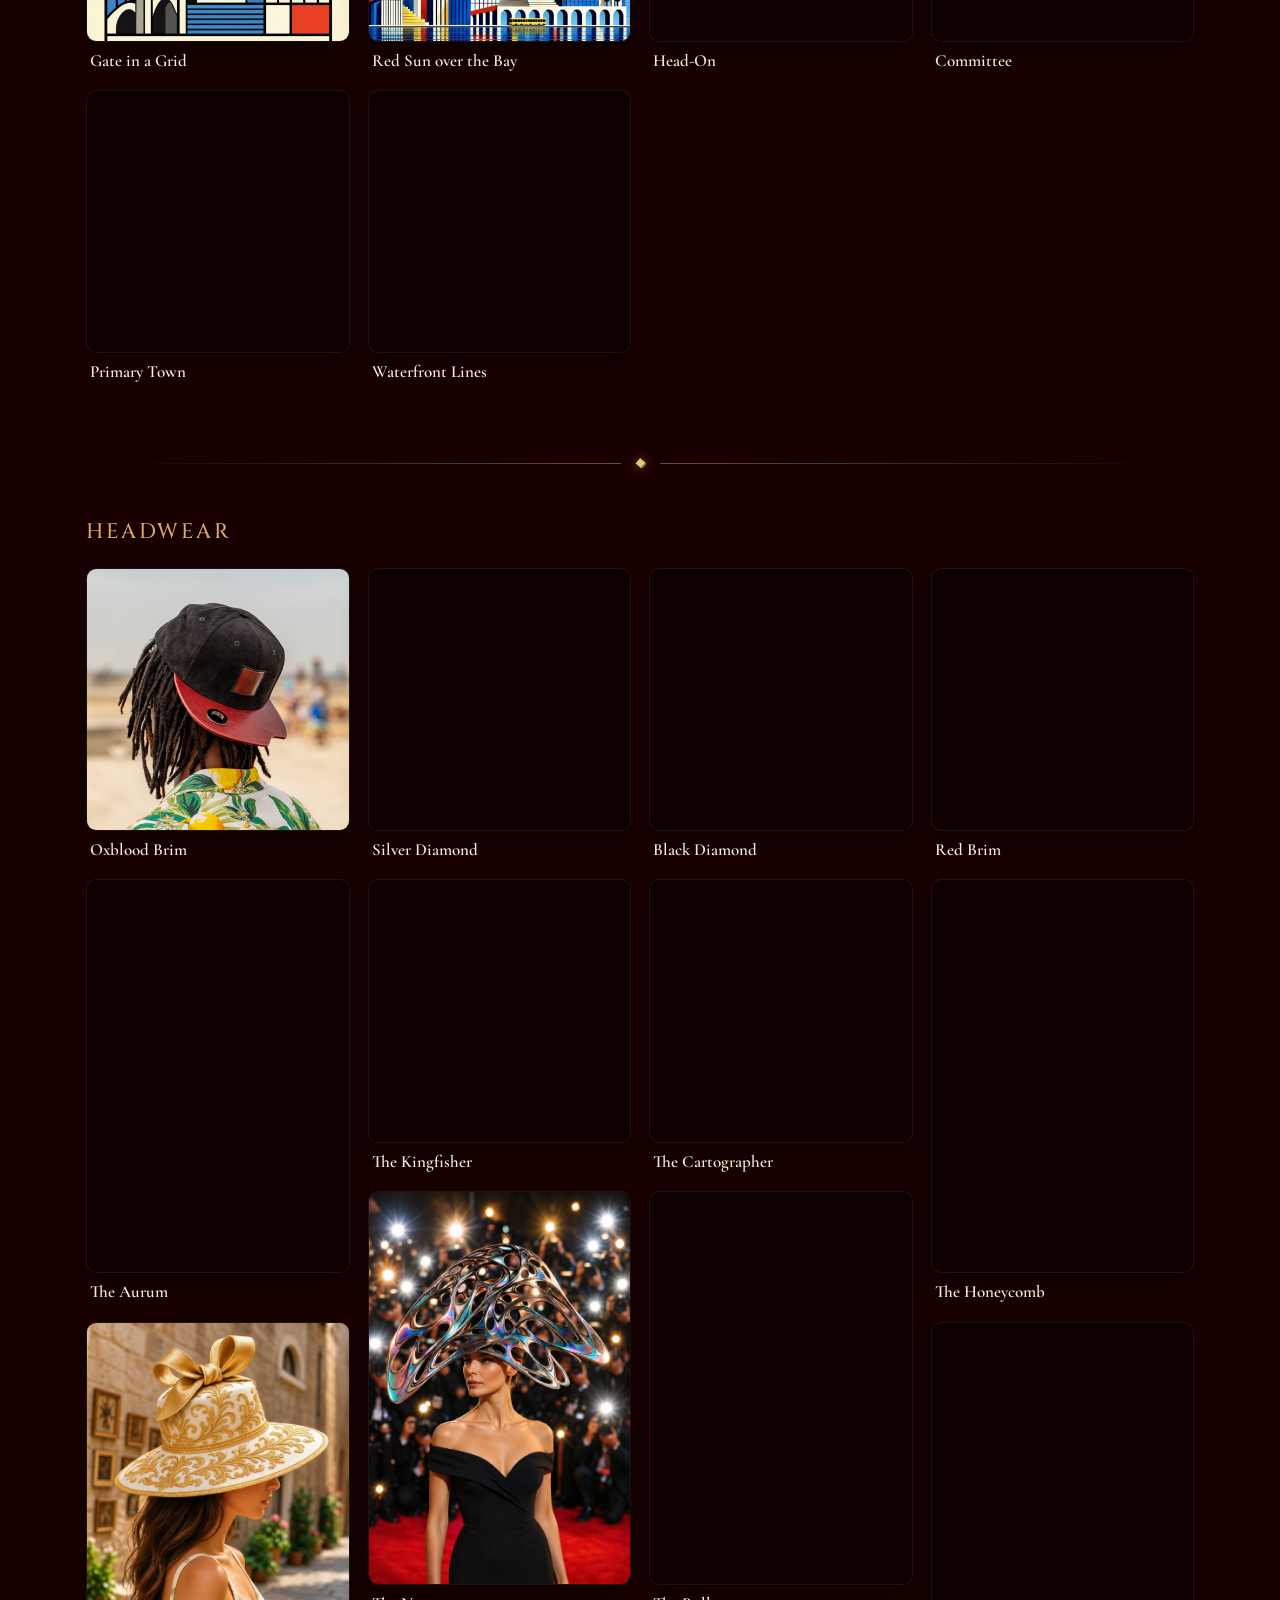
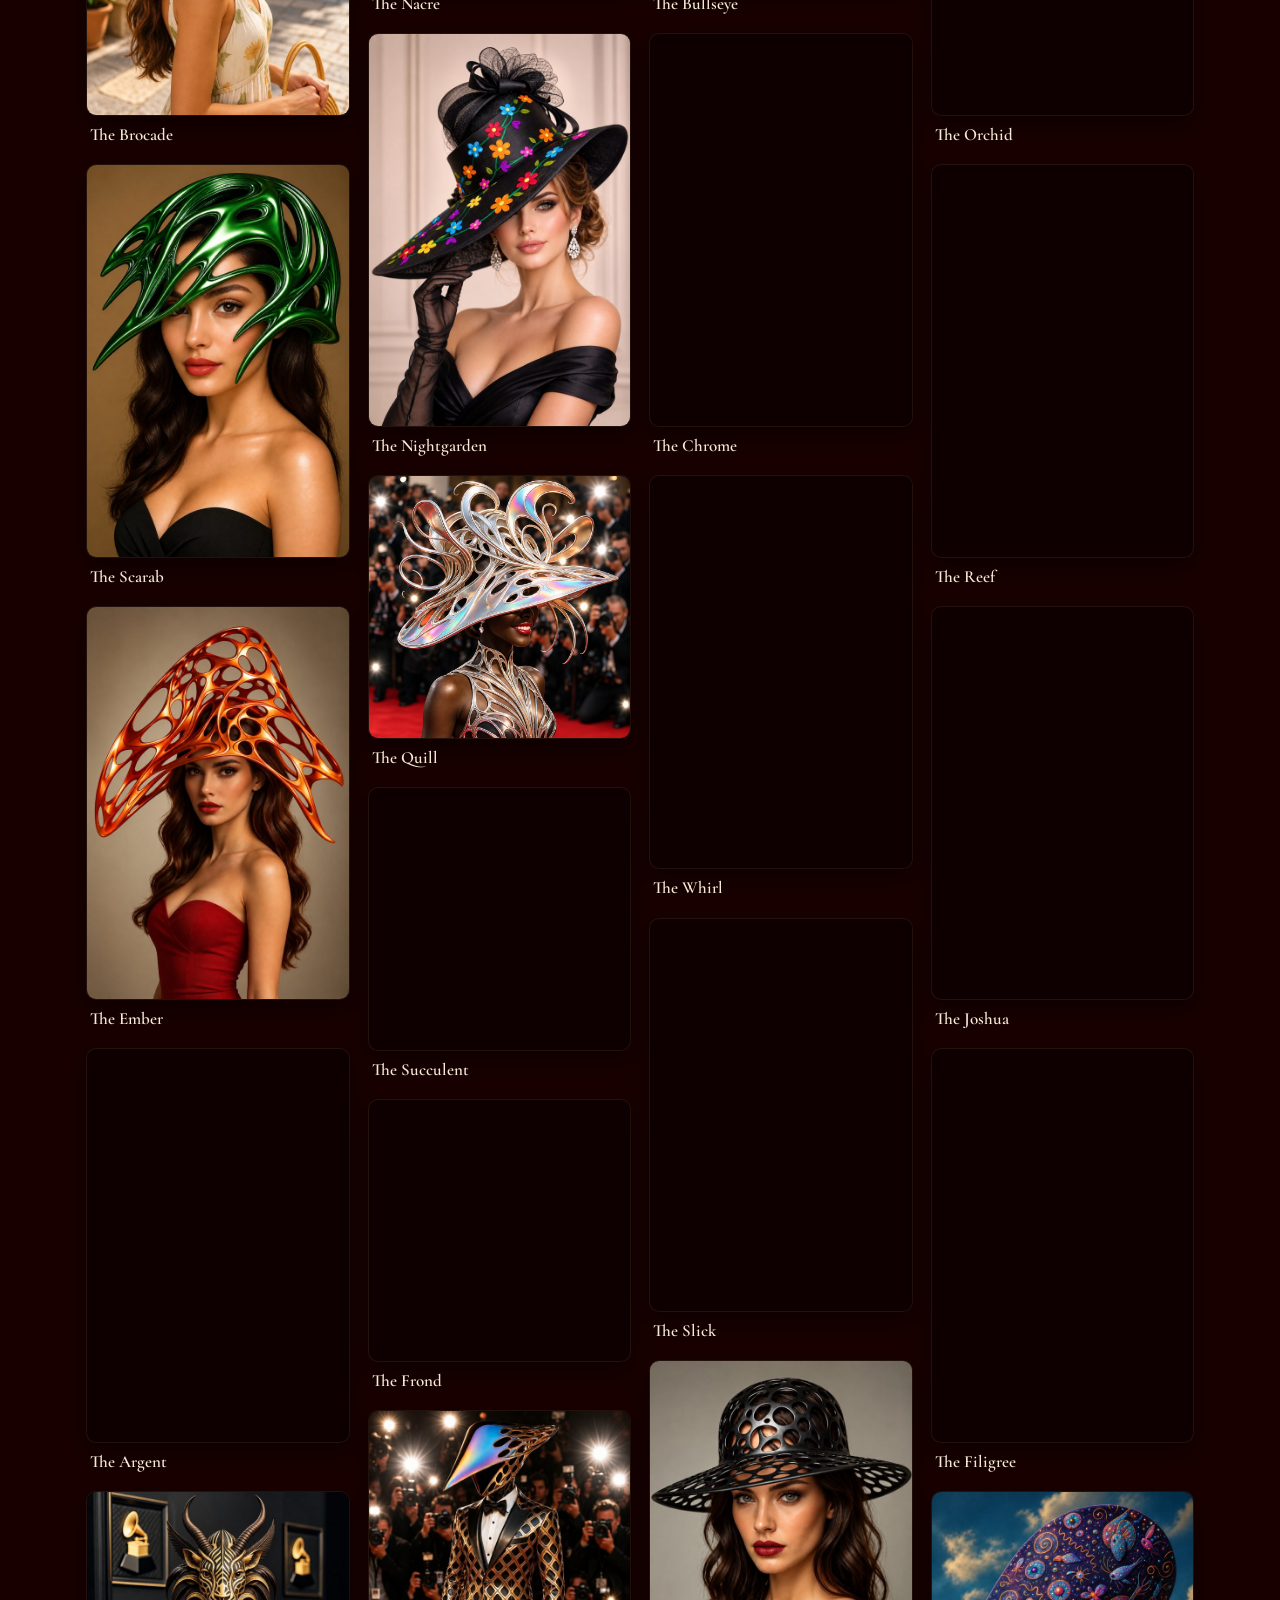
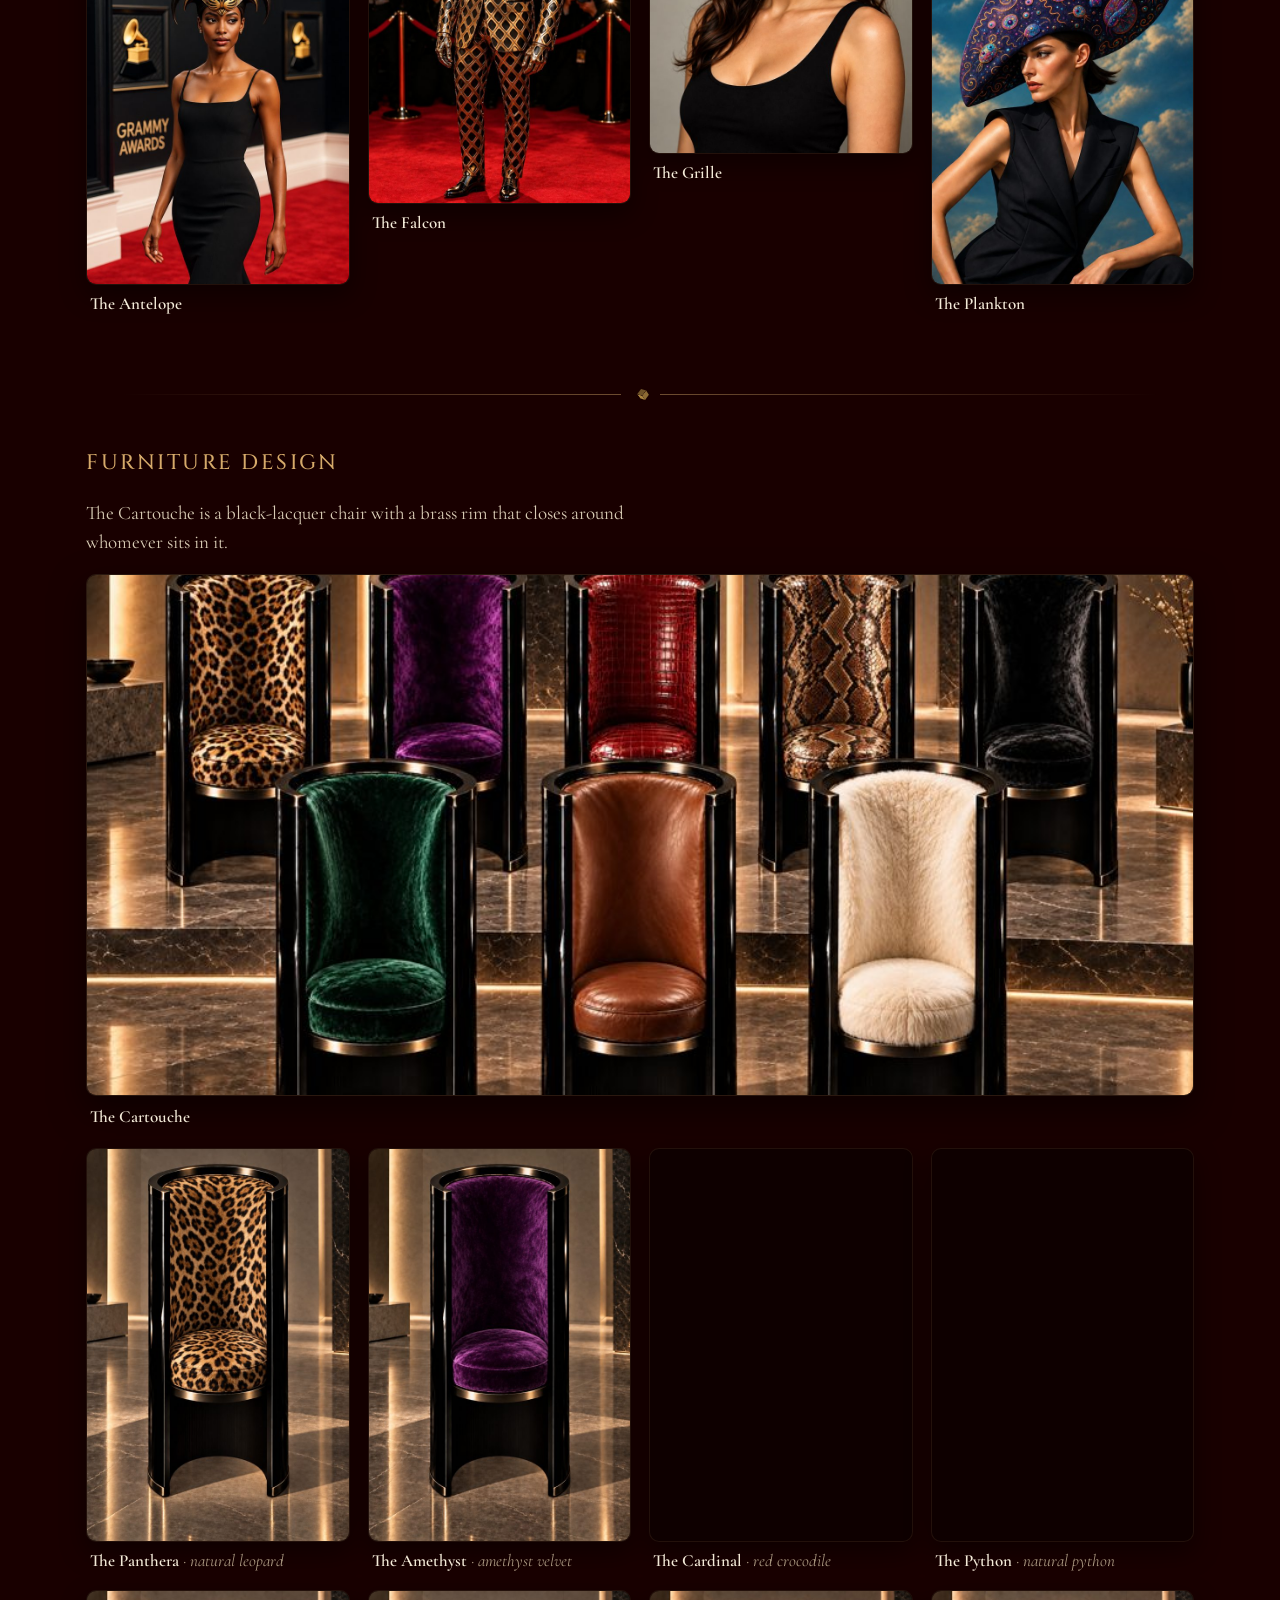
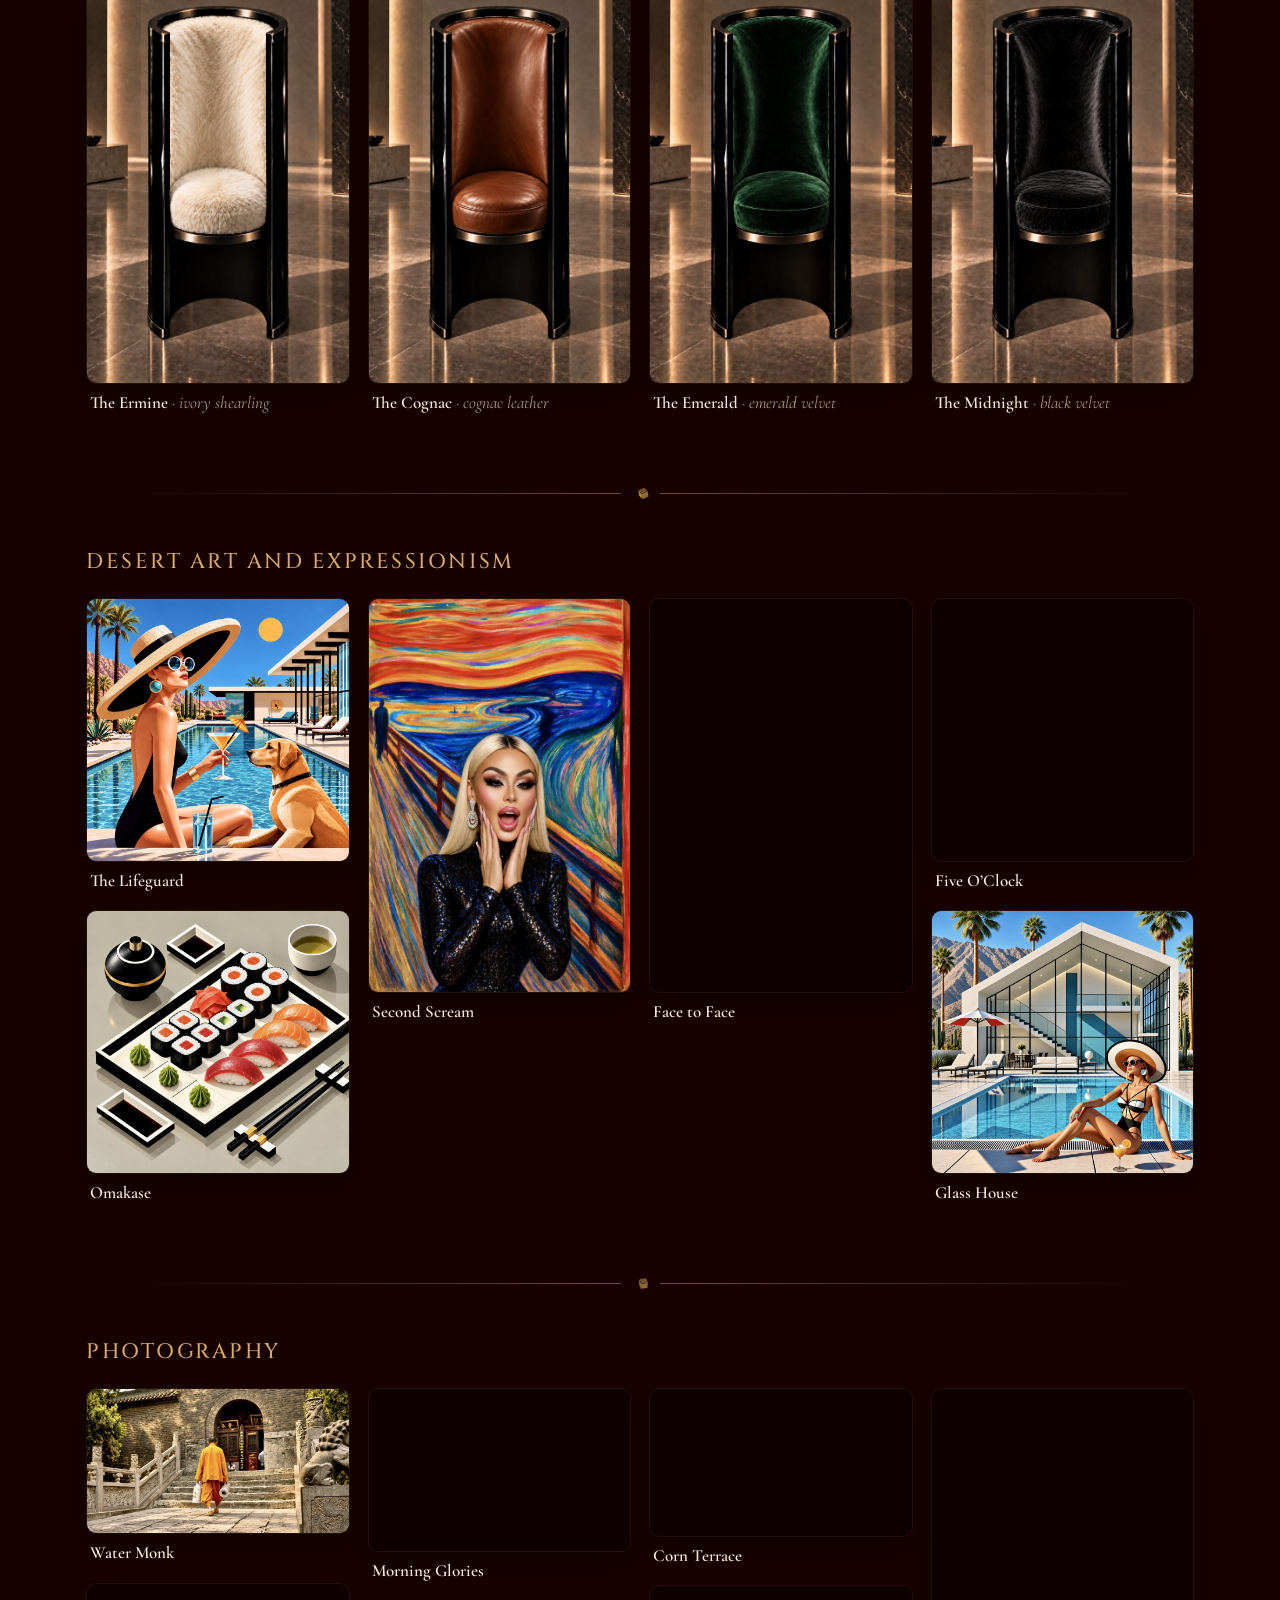
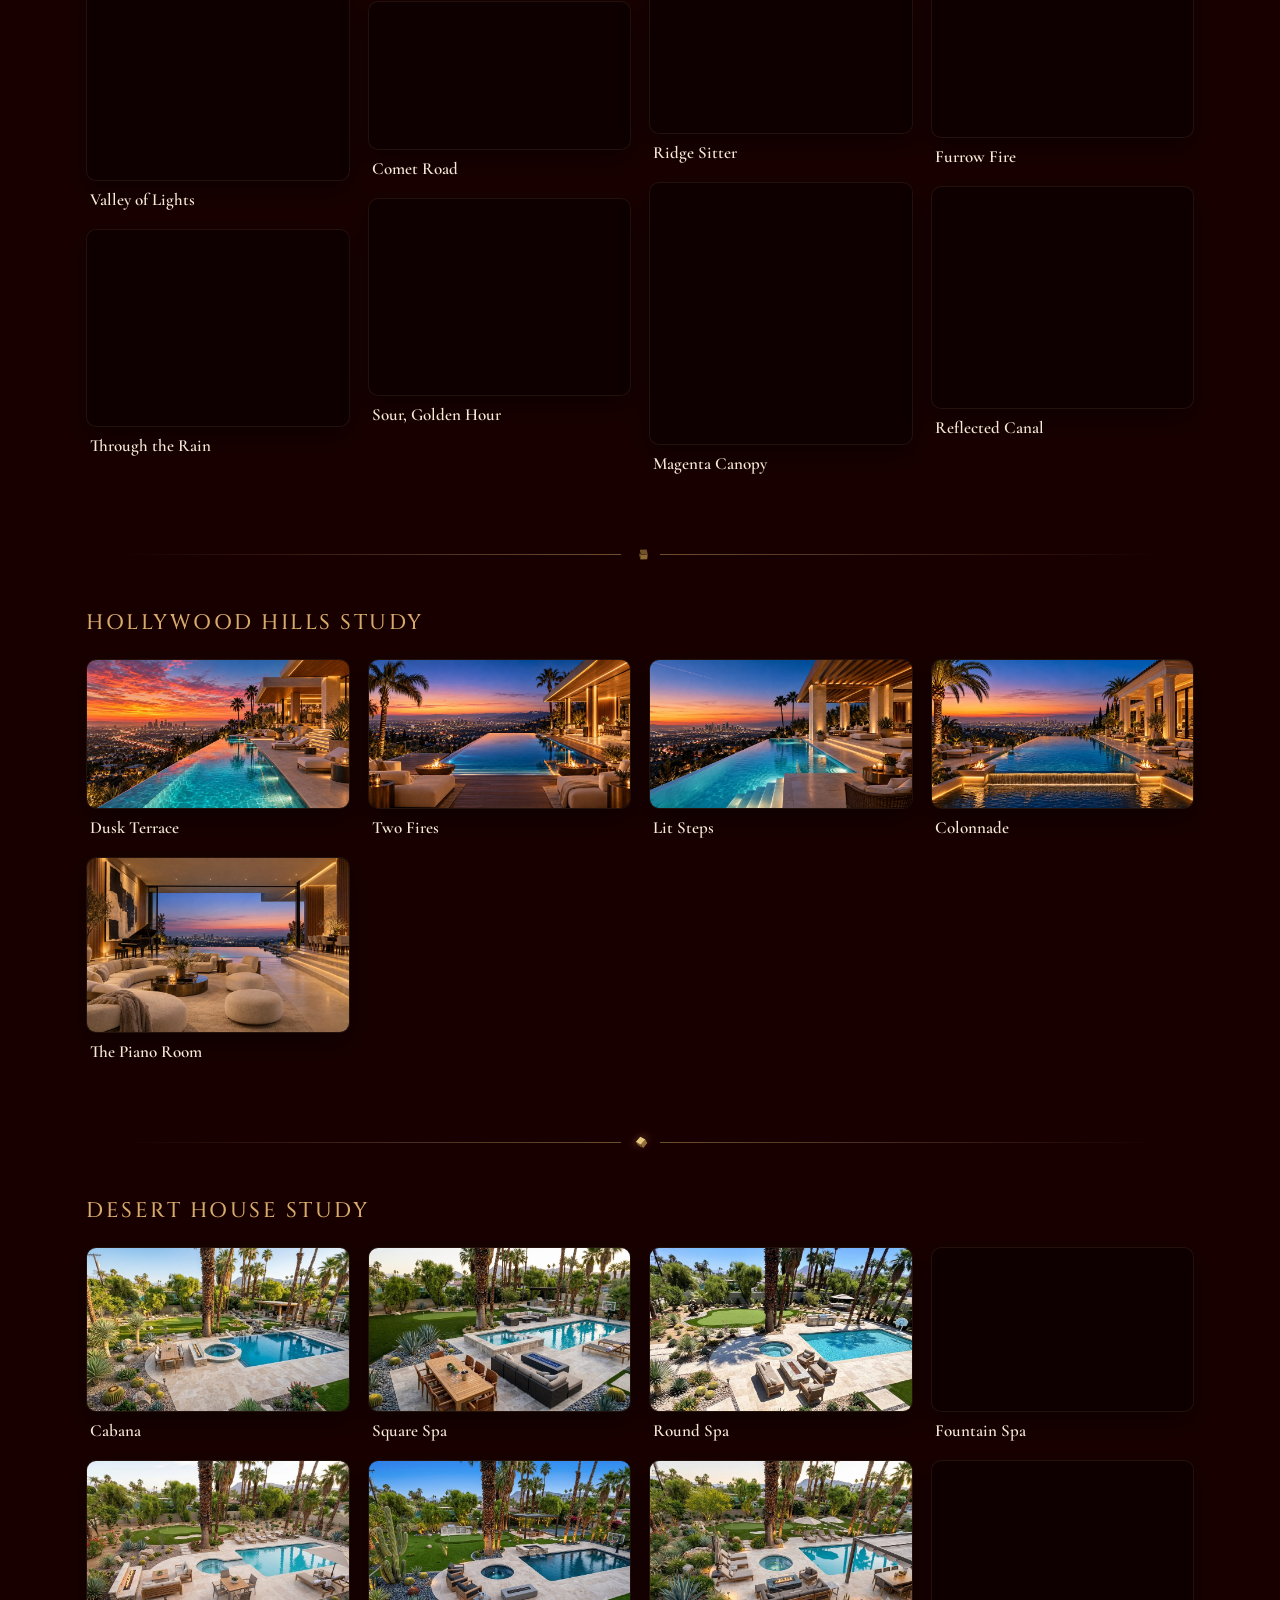
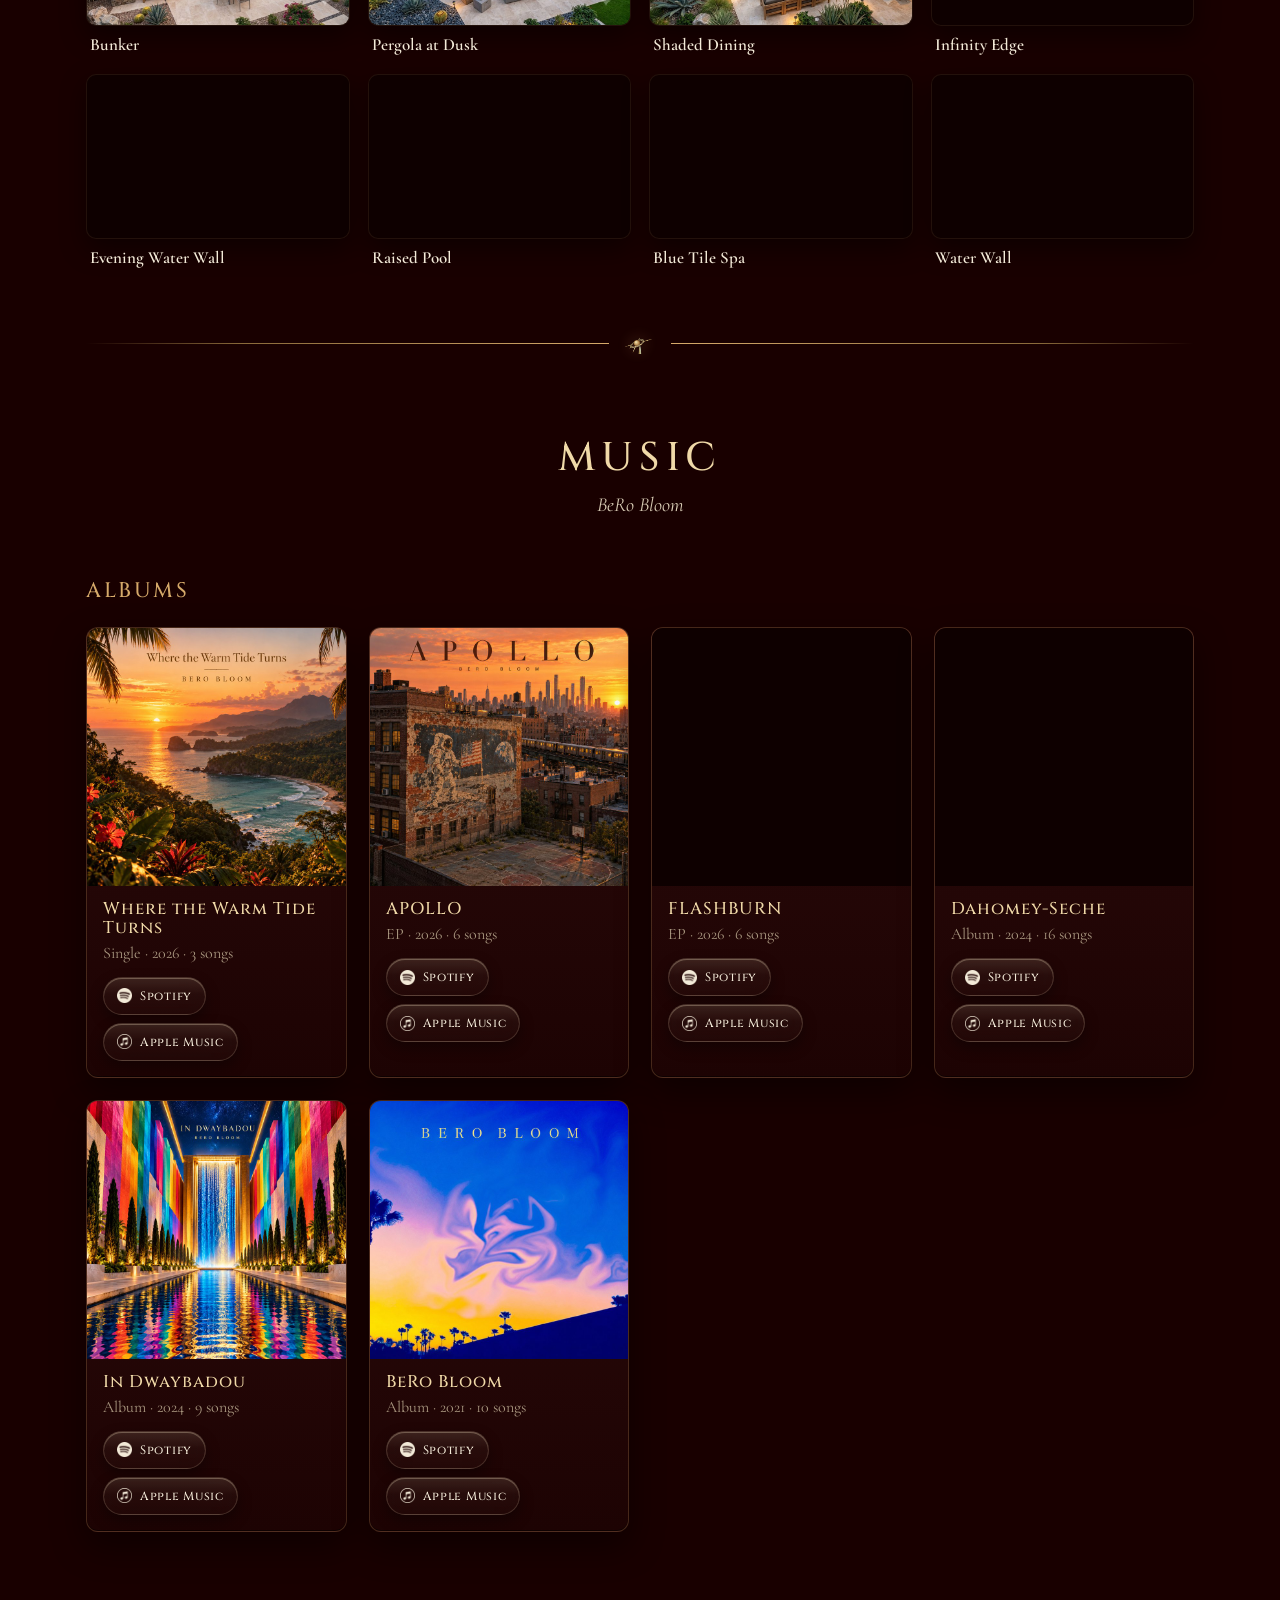
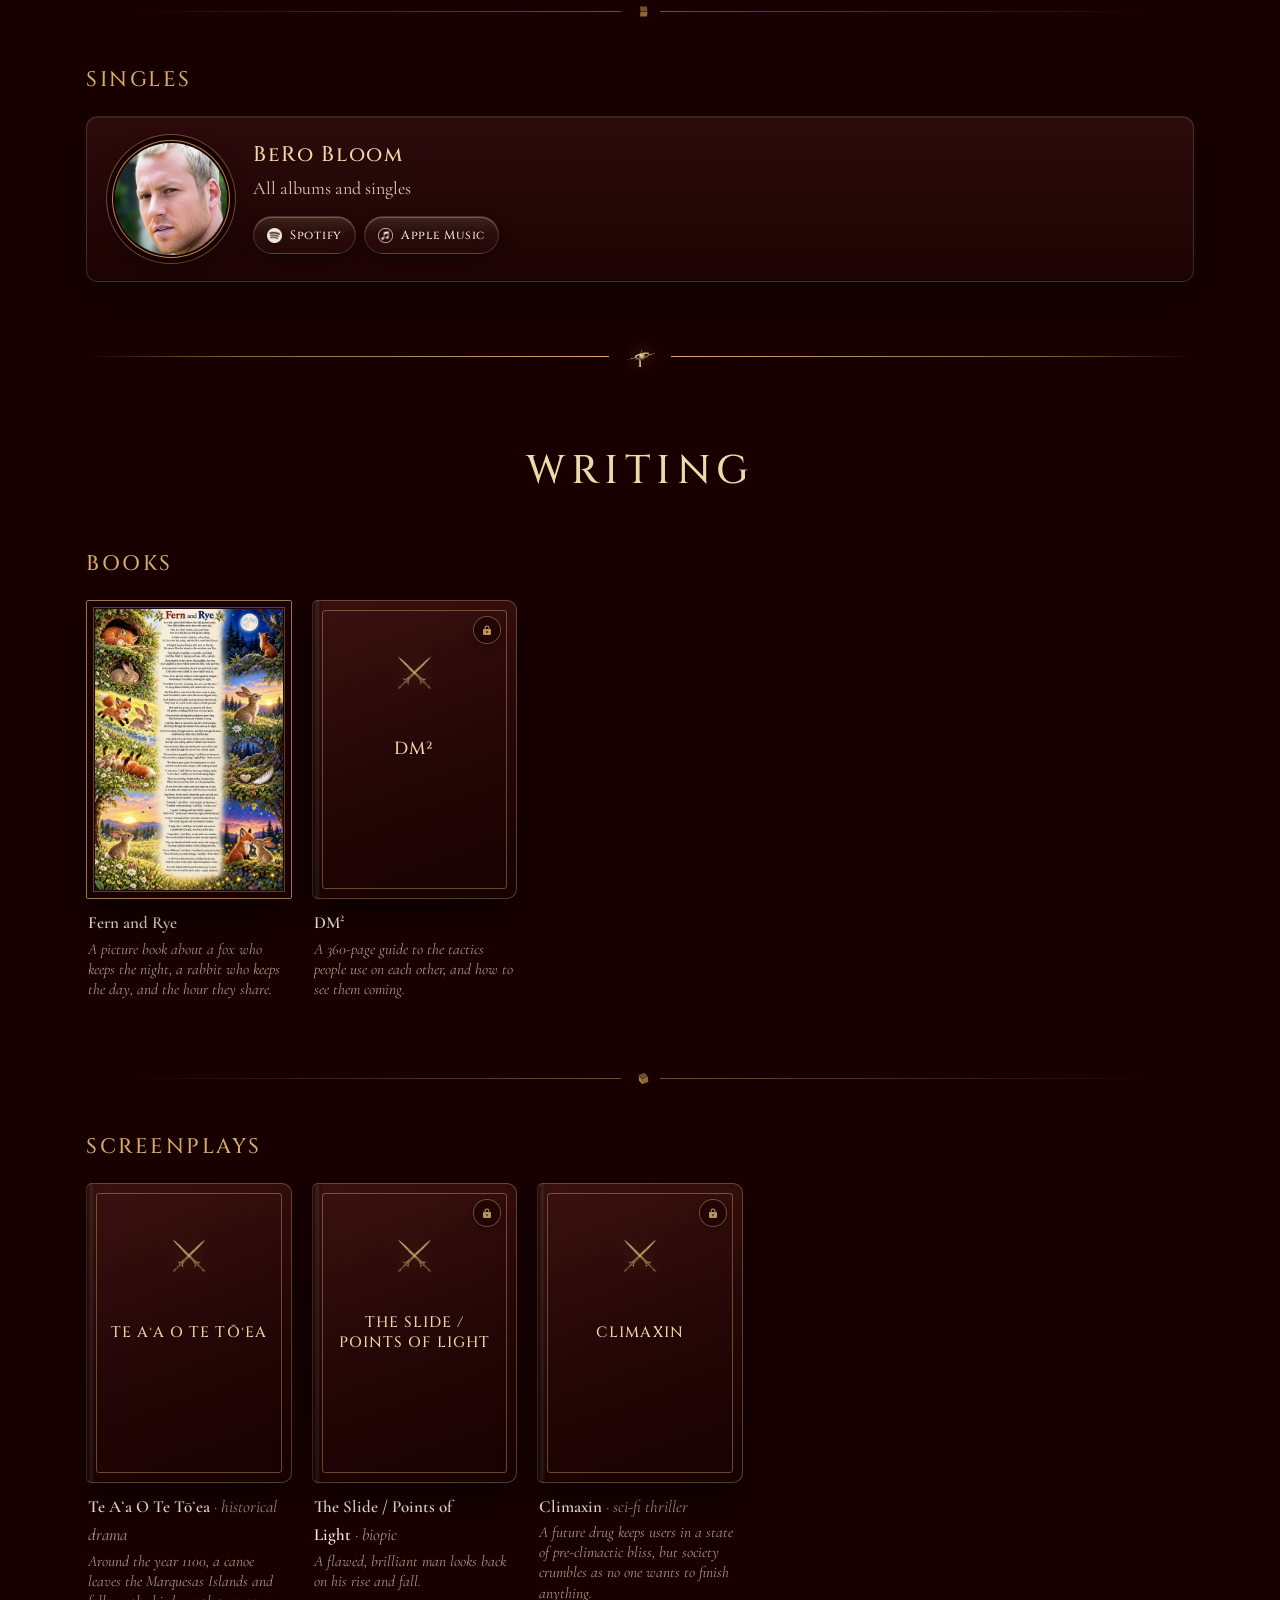
==== commit ff9330ea: "Canada Lakes" ====
--- a/index.html
+++ b/index.html
@@ -53,7 +53,7 @@
         { "@type": "ListItem", "position": 9, "url": "https://countriesranked.com/", "name": "Countries Ranked" },
         { "@type": "ListItem", "position": 10, "url": "https://interstatesmap.com/", "name": "Interstates" },
         { "@type": "ListItem", "position": 11, "url": "https://hawaiianemperor.com/", "name": "Hawaiian–Emperor Chain" },
-        { "@type": "ListItem", "position": 12, "url": "https://canadianlakes.com/", "name": "Canadian Lakes" },
+        { "@type": "ListItem", "position": 12, "url": "https://canadalakes.com/", "name": "Canada Lakes" },
         { "@type": "ListItem", "position": 13, "url": "https://seven-stans.com/", "name": "Seven Stans" },
         { "@type": "ListItem", "position": 14, "url": "https://indexben.com/", "name": "Index by Ben" },
         { "@type": "ListItem", "position": 15, "url": "https://atlasbyben.com/", "name": "Atlas by Ben" } ] },
@@ -519,7 +519,7 @@
 <a class="card site rv" href="https://countriesranked.com/" target="_blank" rel="noopener"><span class="shot"><img src="https://countriesranked.com/og-image.png" alt="" loading="lazy" decoding="async"></span><span class="body"><span class="t">Countries Ranked</span><span class="d">One hundred top-ten lists, from GDP to rare earths to World Cup titles.</span><span class="foot"><span class="btn">Open</span><span class="url">countriesranked.com</span></span></span></a>
 <a class="card site rv" href="https://interstatesmap.com/" target="_blank" rel="noopener"><span class="shot"><img src="https://interstatesmap.com/og-image.png" alt="" loading="lazy" decoding="async"></span><span class="body"><span class="t">Interstates</span><span class="d">Every Interstate highway in the United States: junctions, major cities, and endpoints.</span><span class="foot"><span class="btn">Open</span><span class="url">interstatesmap.com</span></span></span></a>
 <a class="card site rv" href="https://hawaiianemperor.com/" target="_blank" rel="noopener"><span class="shot"><img src="https://hawaiianemperor.com/og-image.png" alt="" loading="lazy" decoding="async"></span><span class="body"><span class="t">Hawaiian–Emperor Chain</span><span class="d">Mapping every island and seamount from the Big Island to the Kuril–Kamchatka Trench.</span><span class="foot"><span class="btn">Open</span><span class="url">hawaiianemperor.com</span></span></span></a>
-<a class="card site rv" href="https://canadianlakes.com/" target="_blank" rel="noopener"><span class="shot"><img src="https://canadianlakes.com/og-image.png" alt="" loading="lazy" decoding="async"></span><span class="body"><span class="t">Canadian Lakes</span><span class="d">The arc of large lakes across Canada, from the Great Lakes to Great Bear Lake.</span><span class="foot"><span class="btn">Open</span><span class="url">canadianlakes.com</span></span></span></a>
+<a class="card site rv" href="https://canadalakes.com/" target="_blank" rel="noopener"><span class="shot"><img src="https://canadalakes.com/og-image.png" alt="" loading="lazy" decoding="async"></span><span class="body"><span class="t">Canada Lakes</span><span class="d">The arc of large lakes across Canada, from the Great Lakes to Great Bear Lake.</span><span class="foot"><span class="btn">Open</span><span class="url">canadalakes.com</span></span></span></a>
 <a class="card site rv" href="https://seven-stans.com/" target="_blank" rel="noopener"><span class="shot"><img src="https://seven-stans.com/og-image.png" alt="" loading="lazy" decoding="async"></span><span class="body"><span class="t">Seven Stans</span><span class="d">An interactive map of the seven countries whose names end in “stan.”</span><span class="foot"><span class="btn">Open</span><span class="url">seven-stans.com</span></span></span></a>
       </div>
     </div>
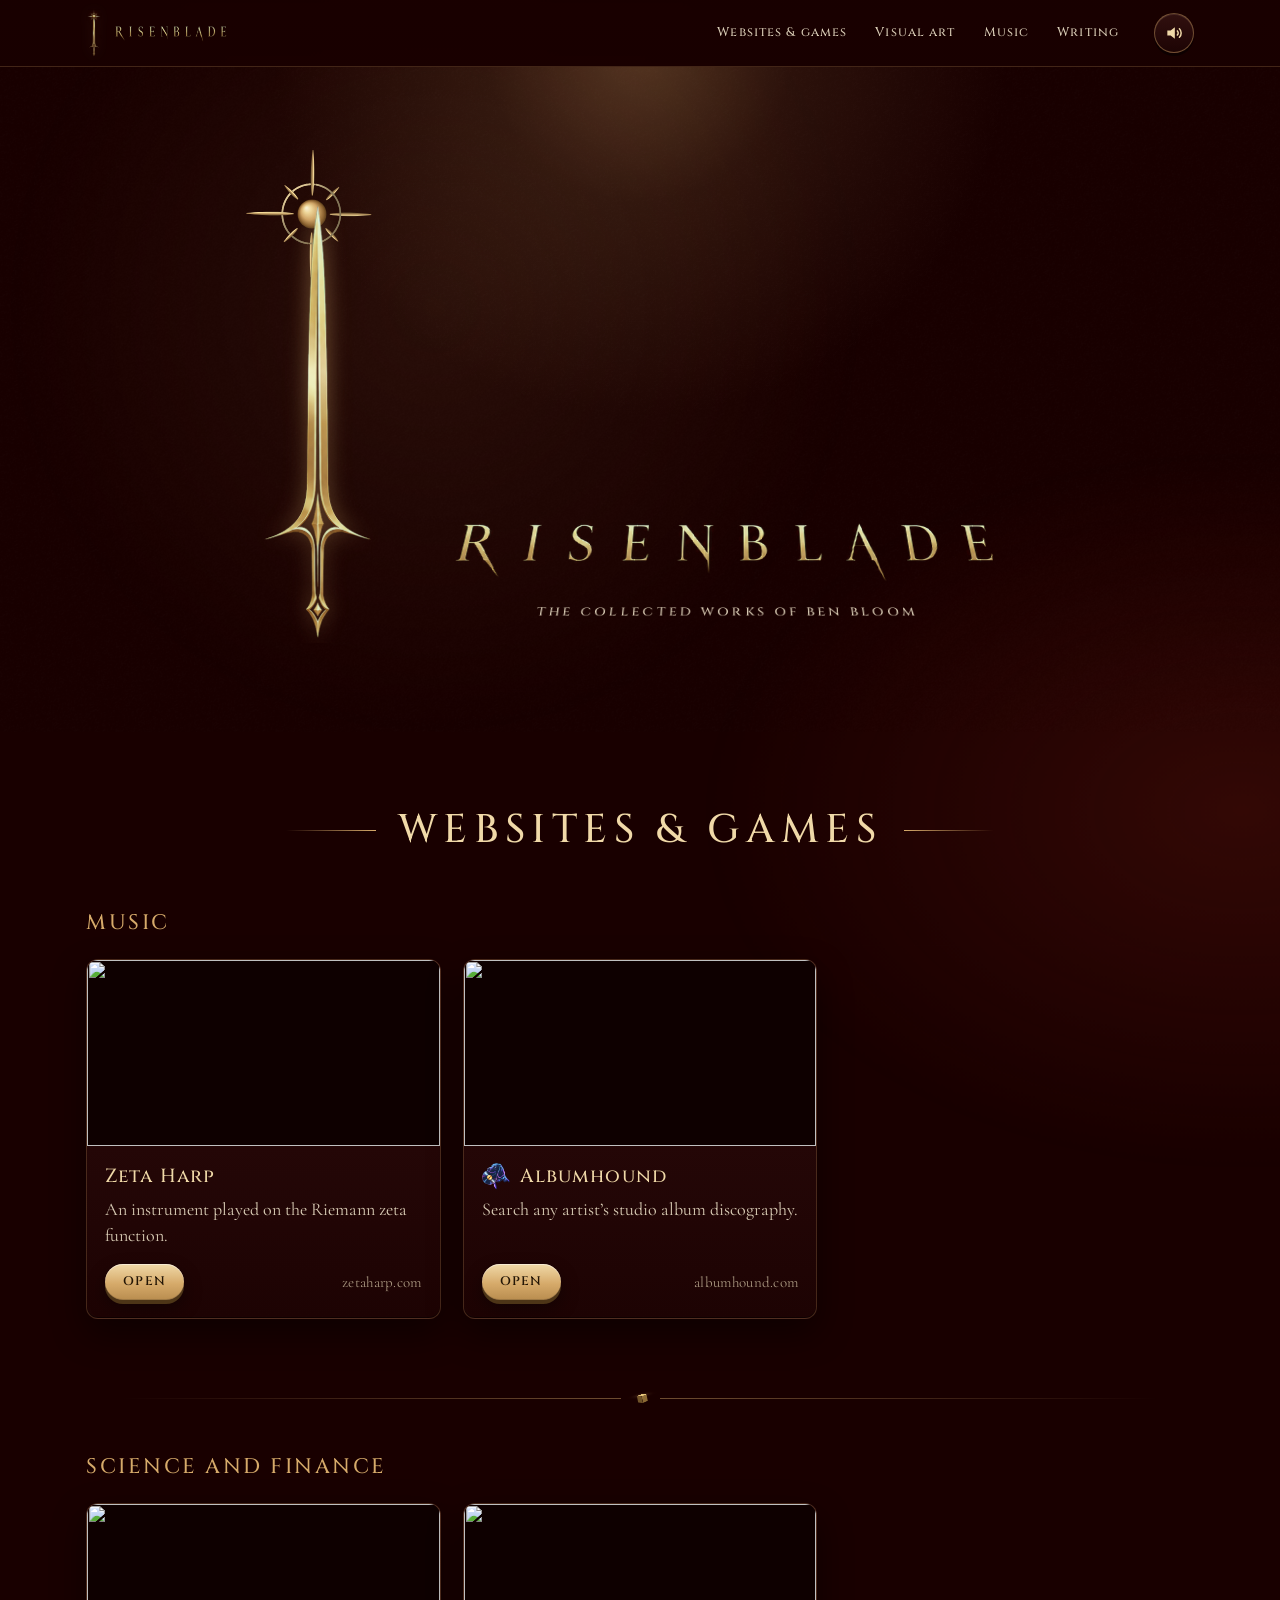
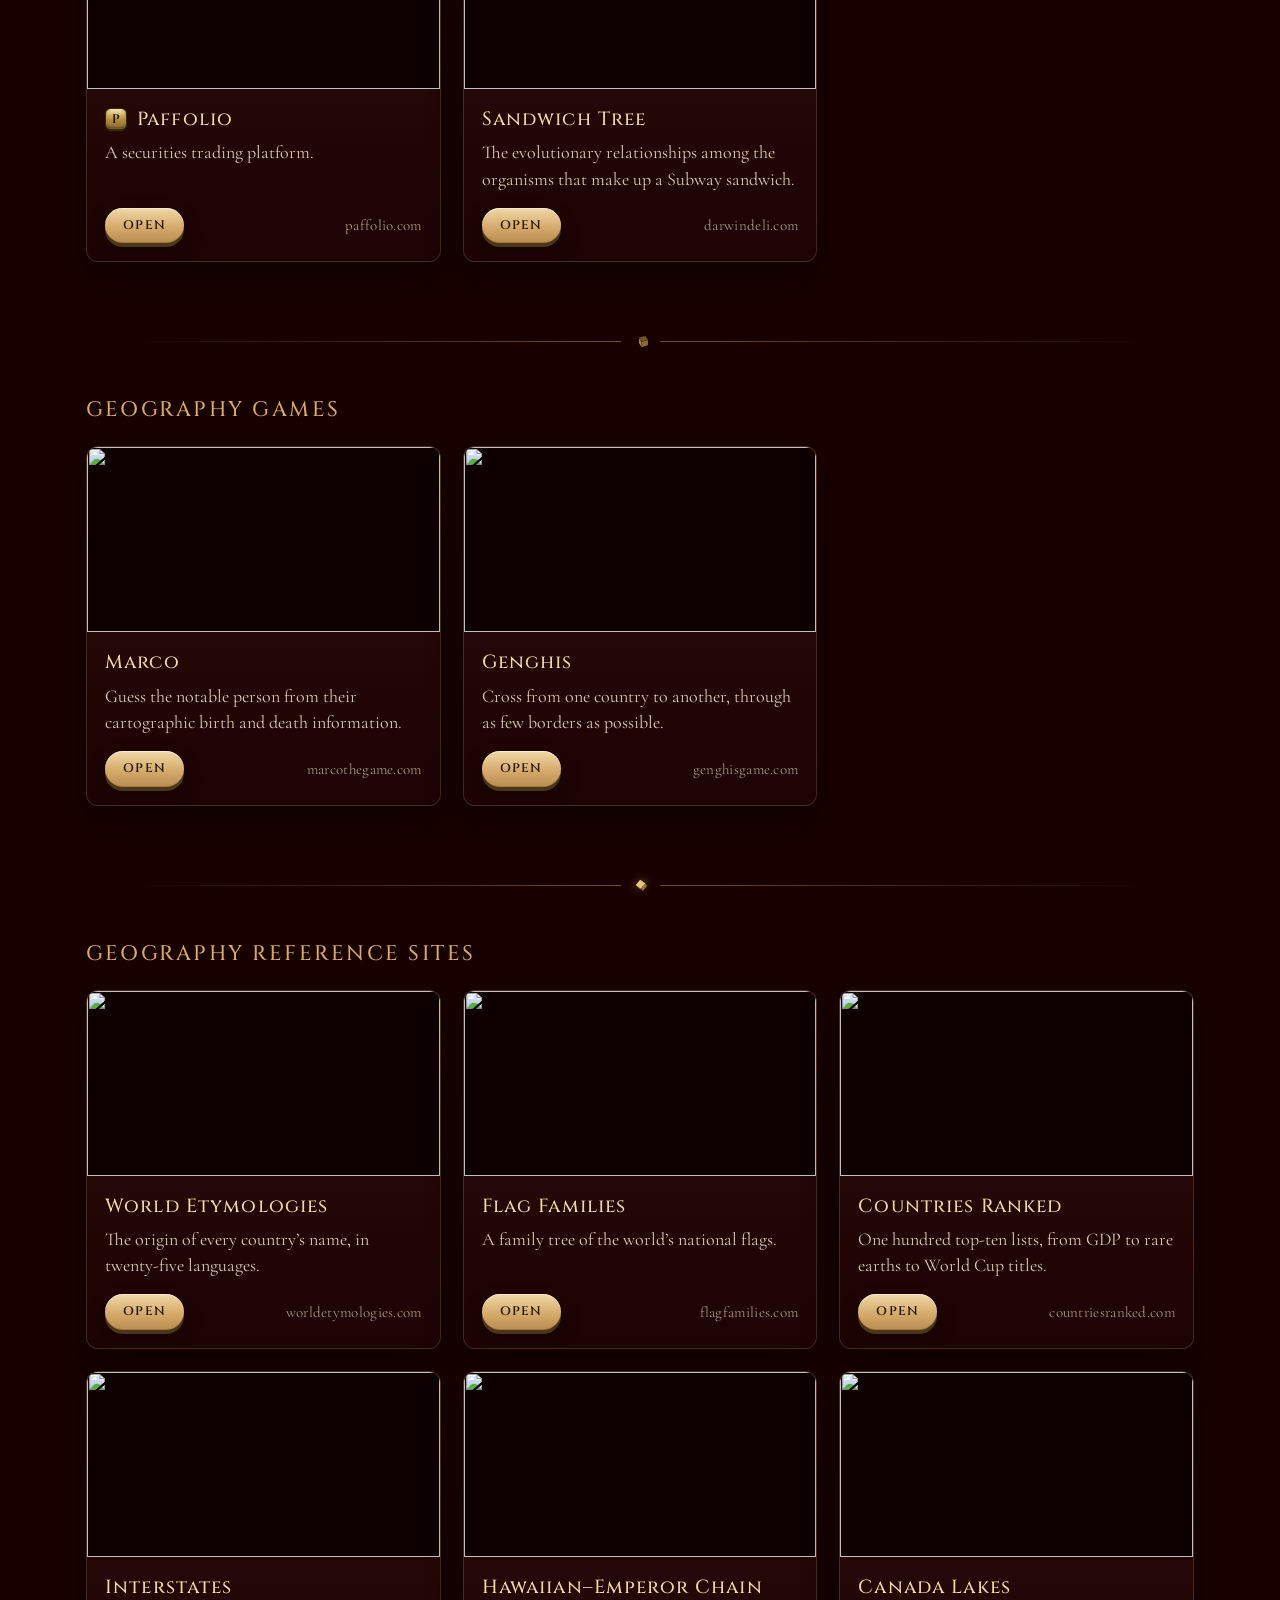
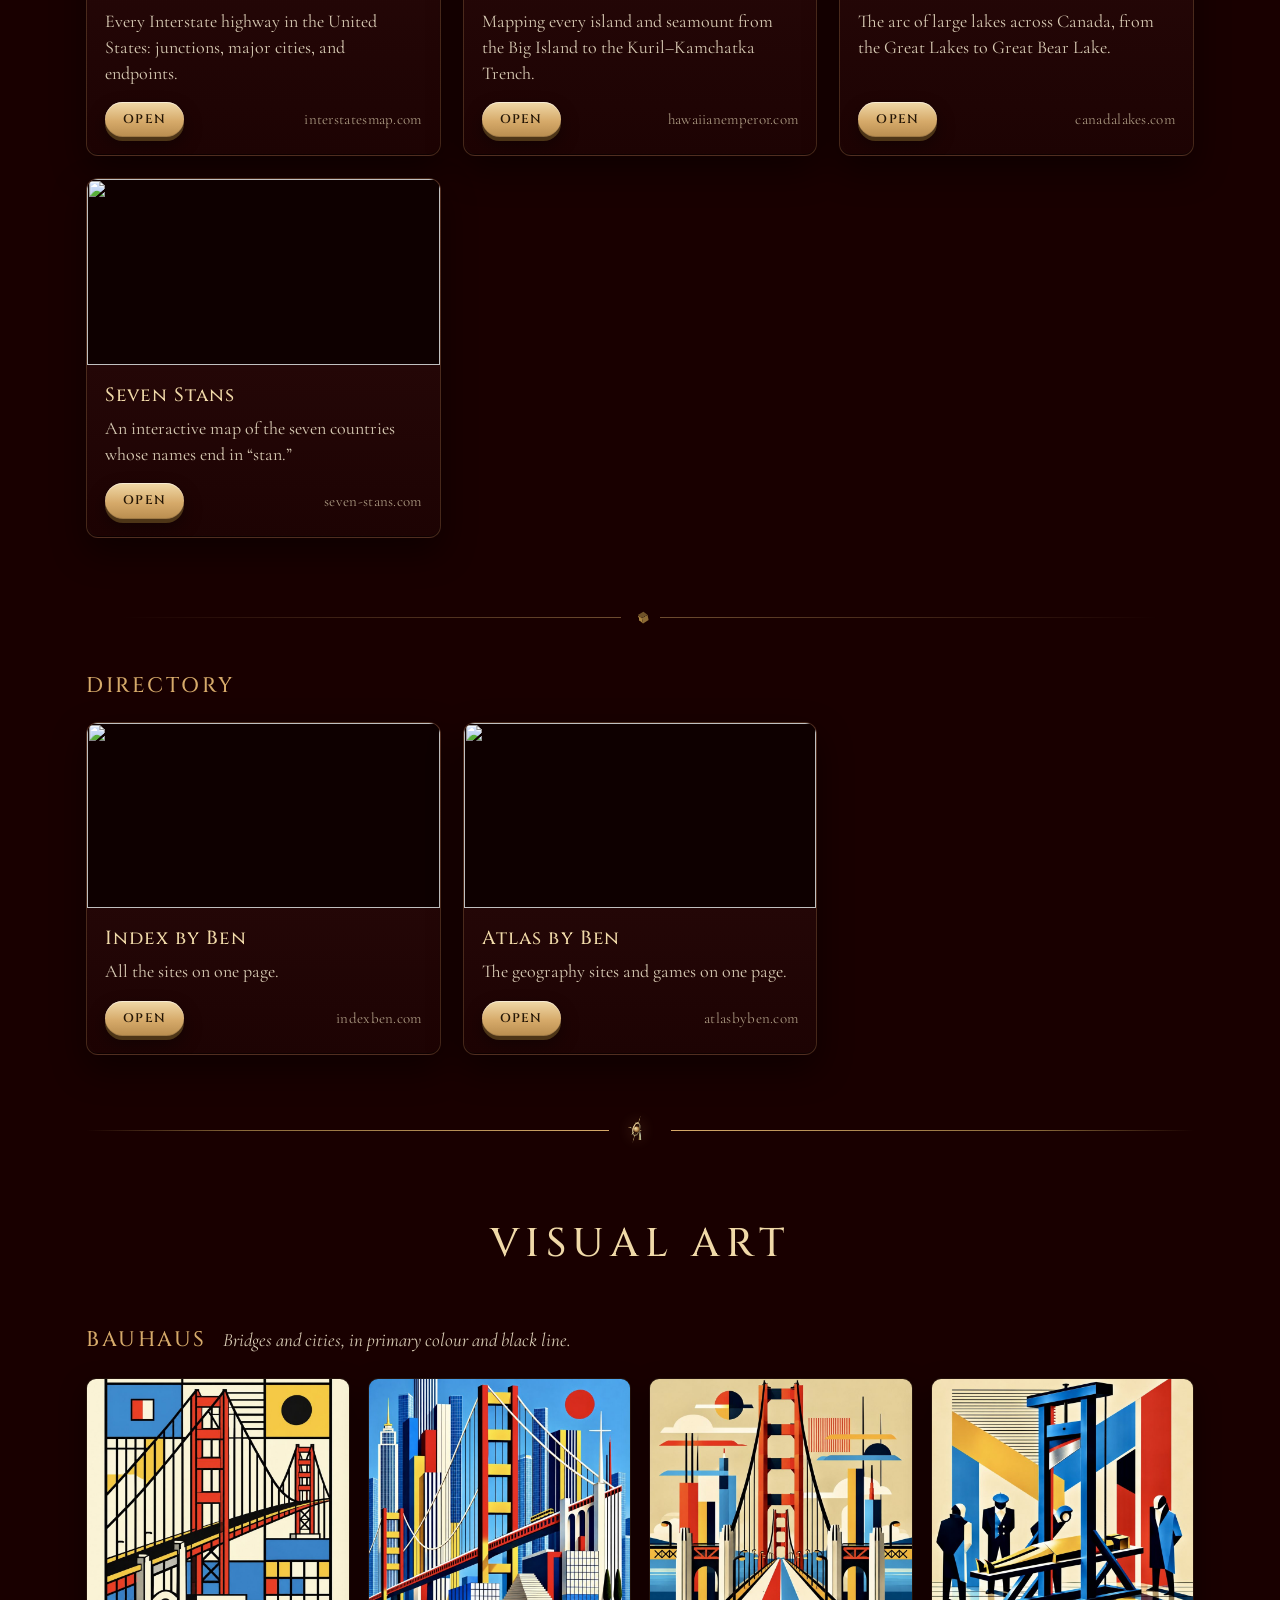
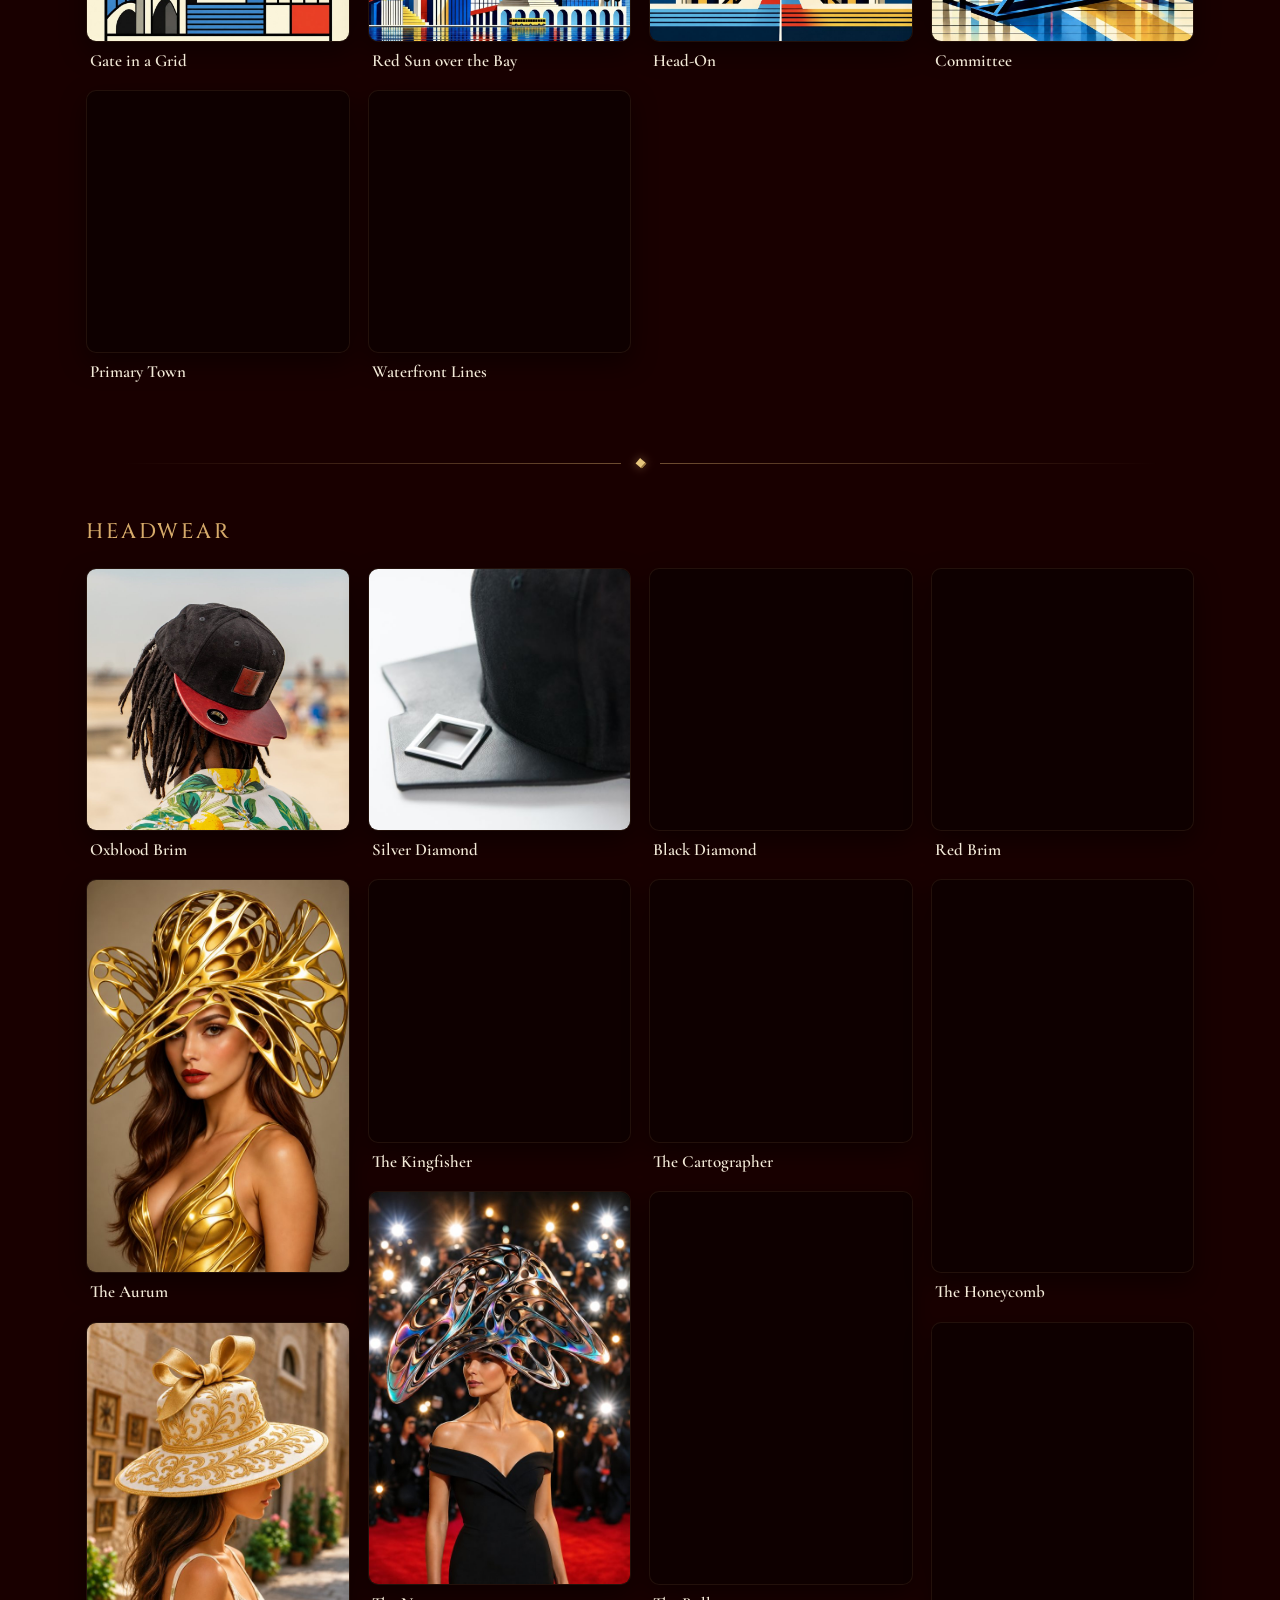
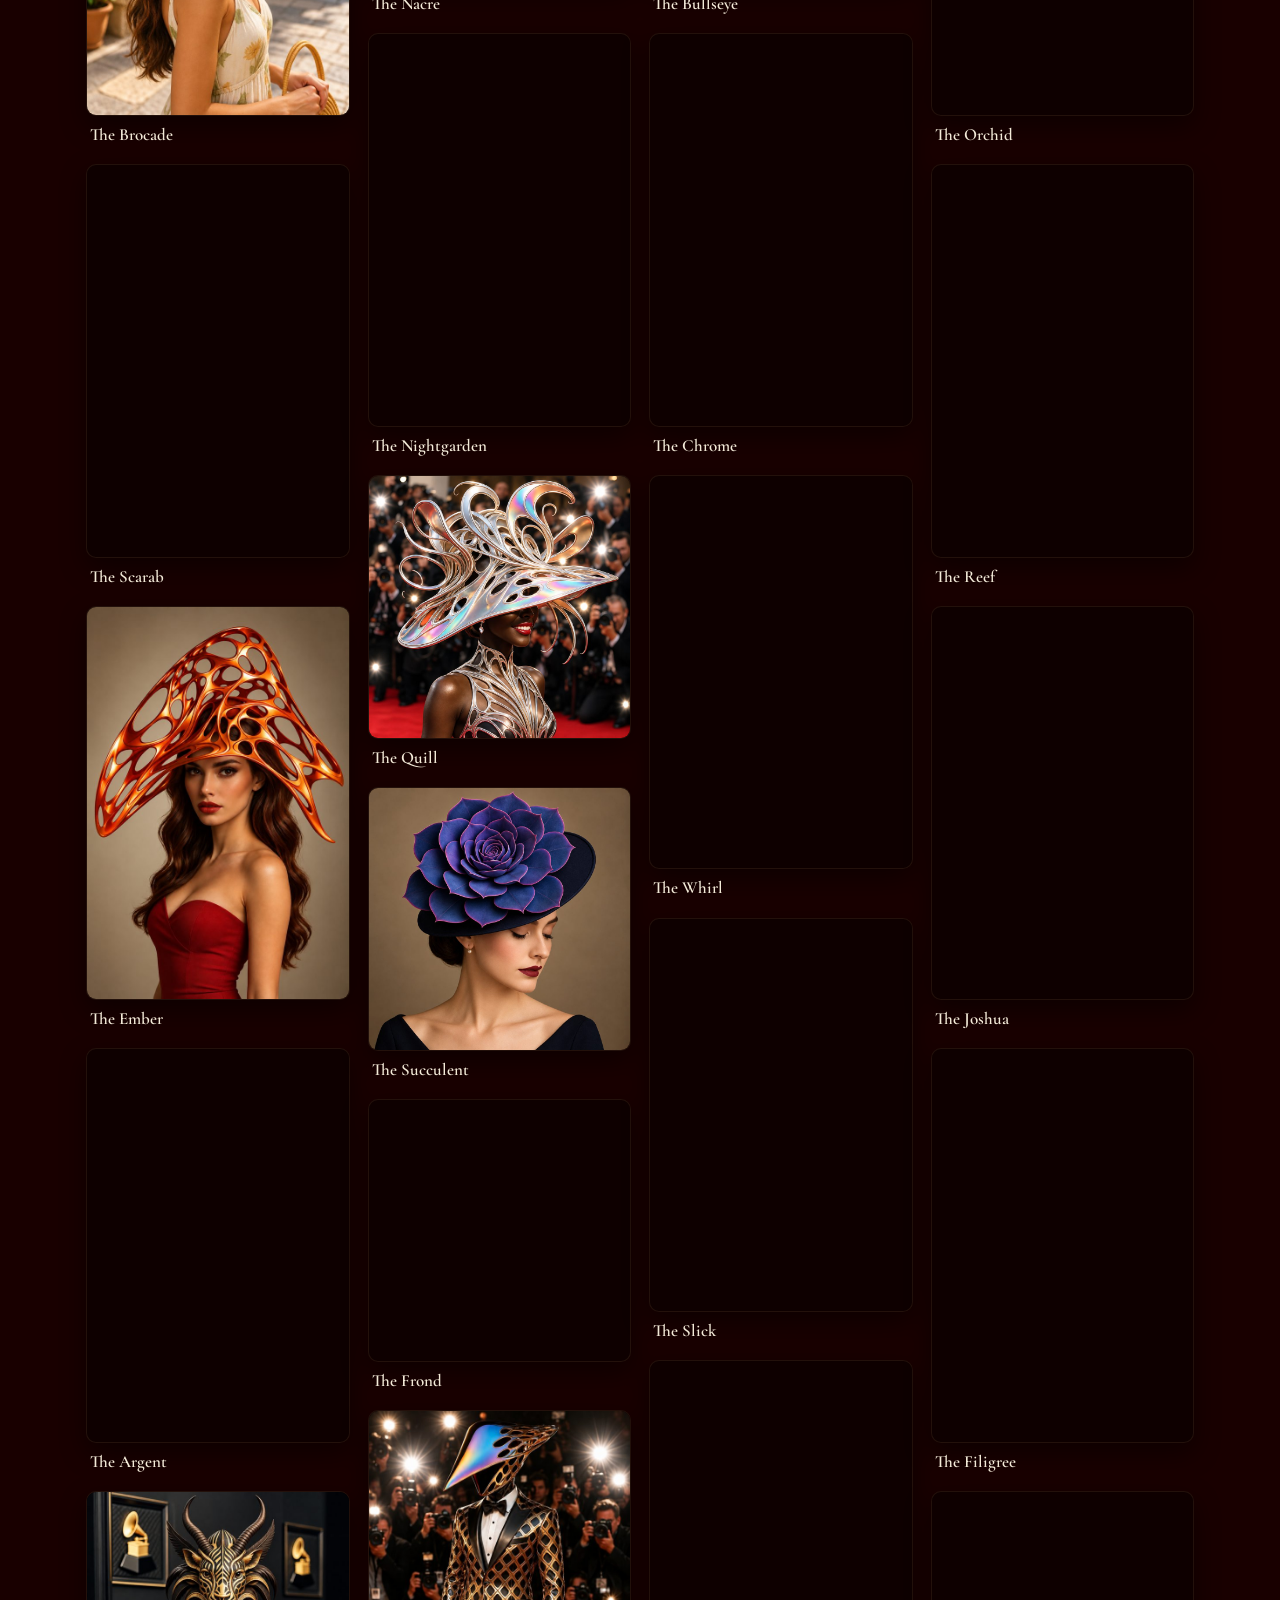
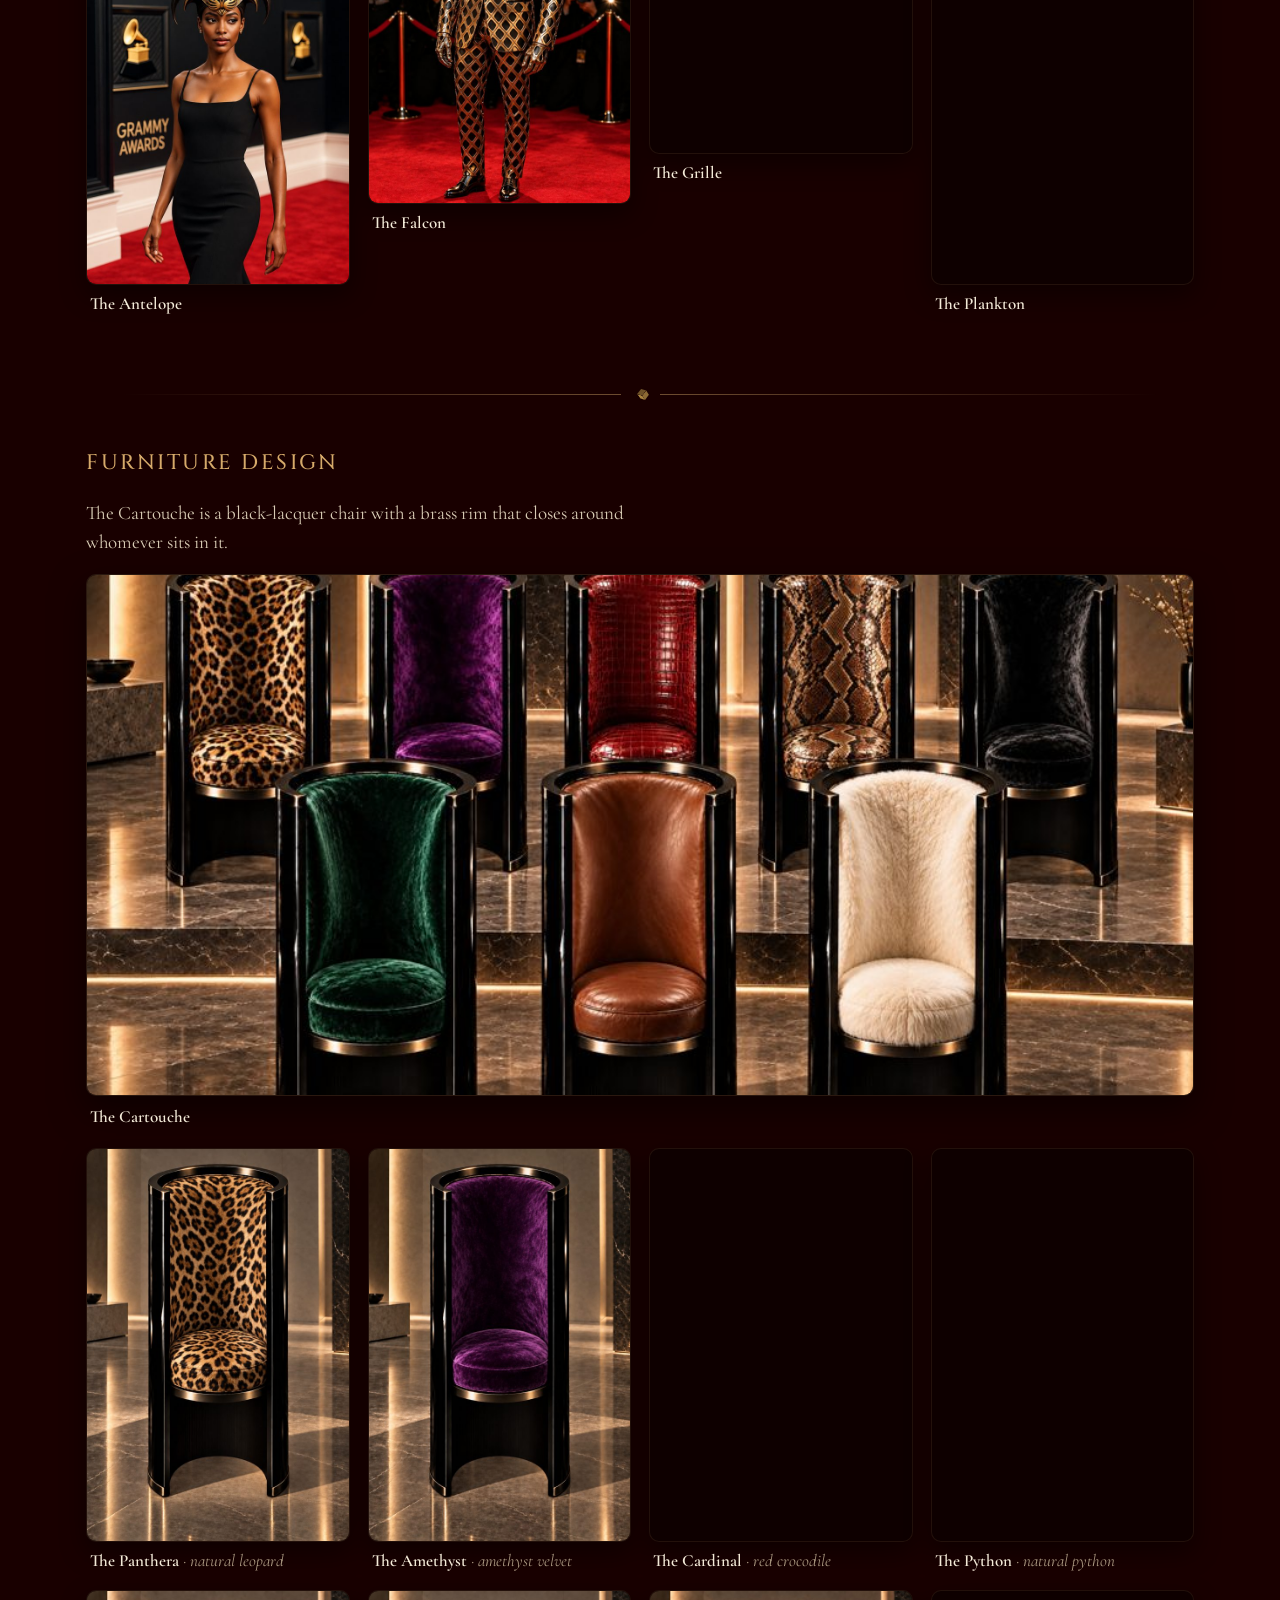
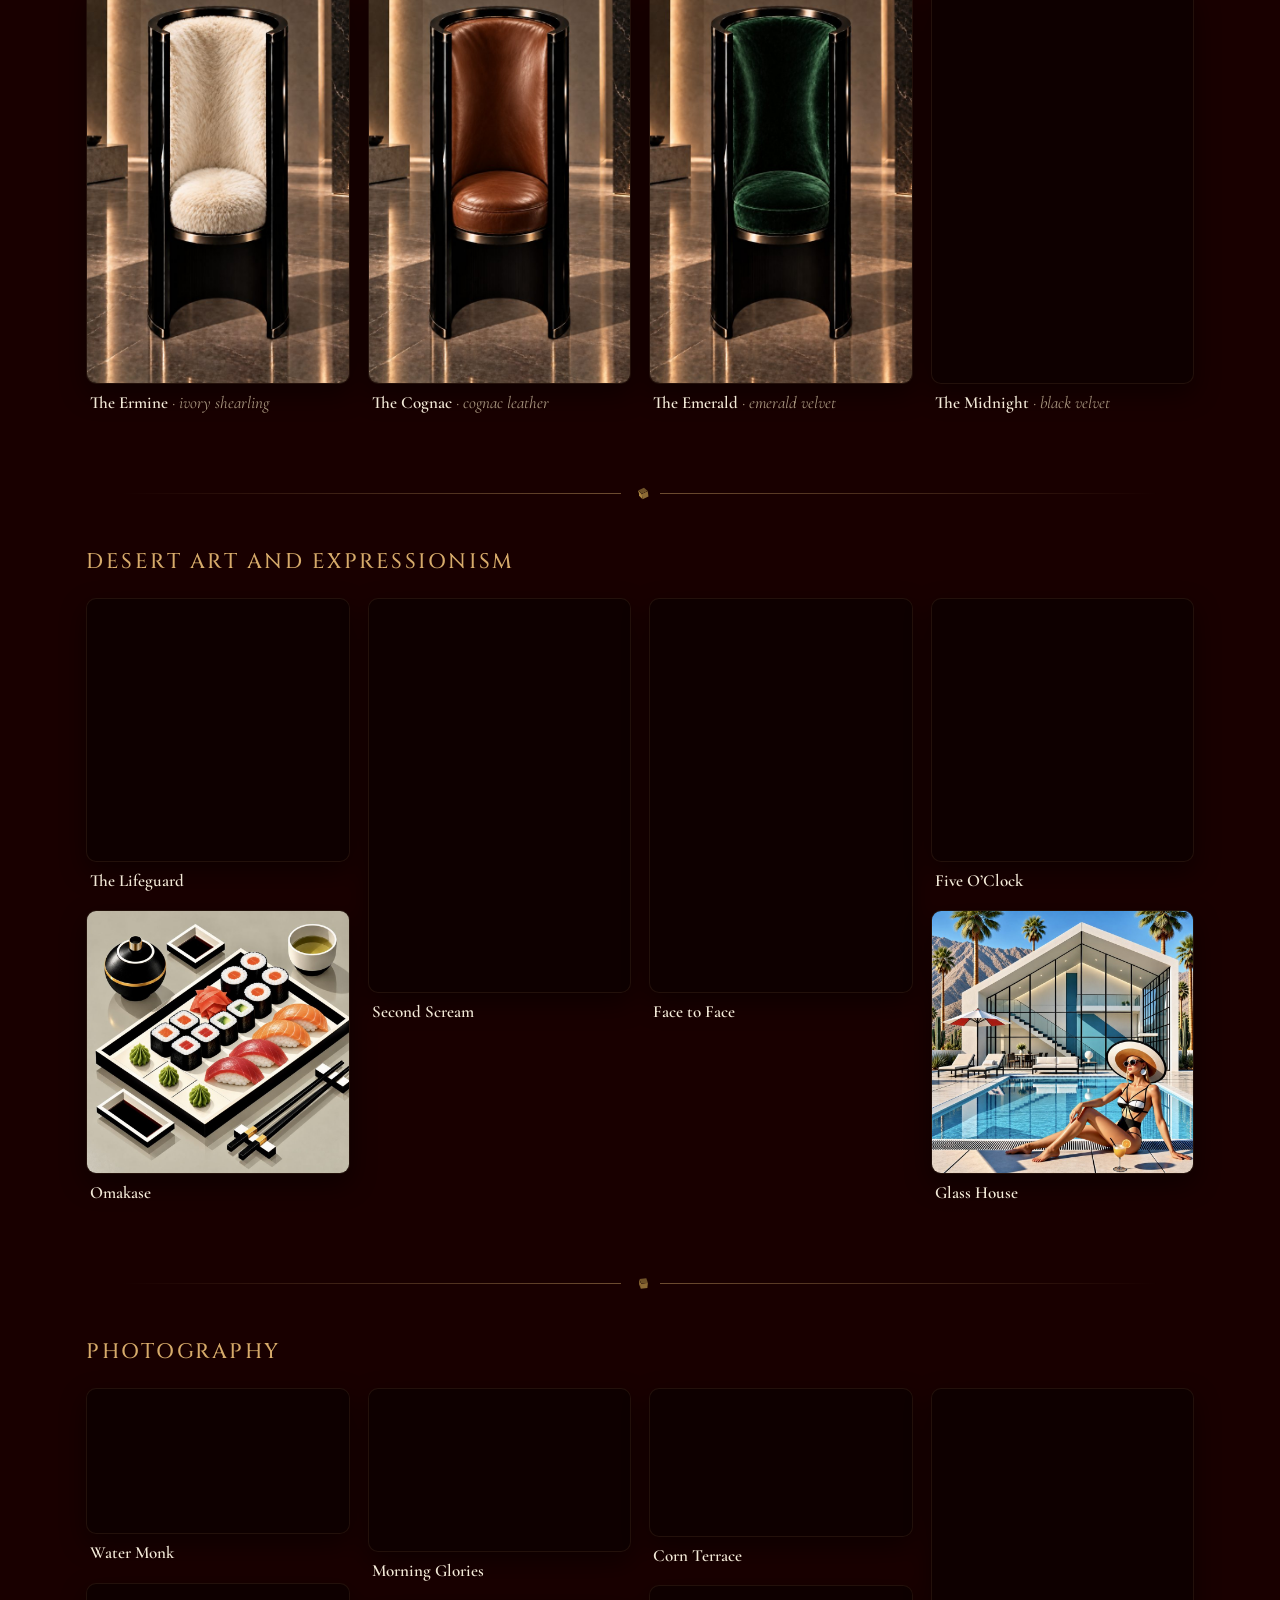
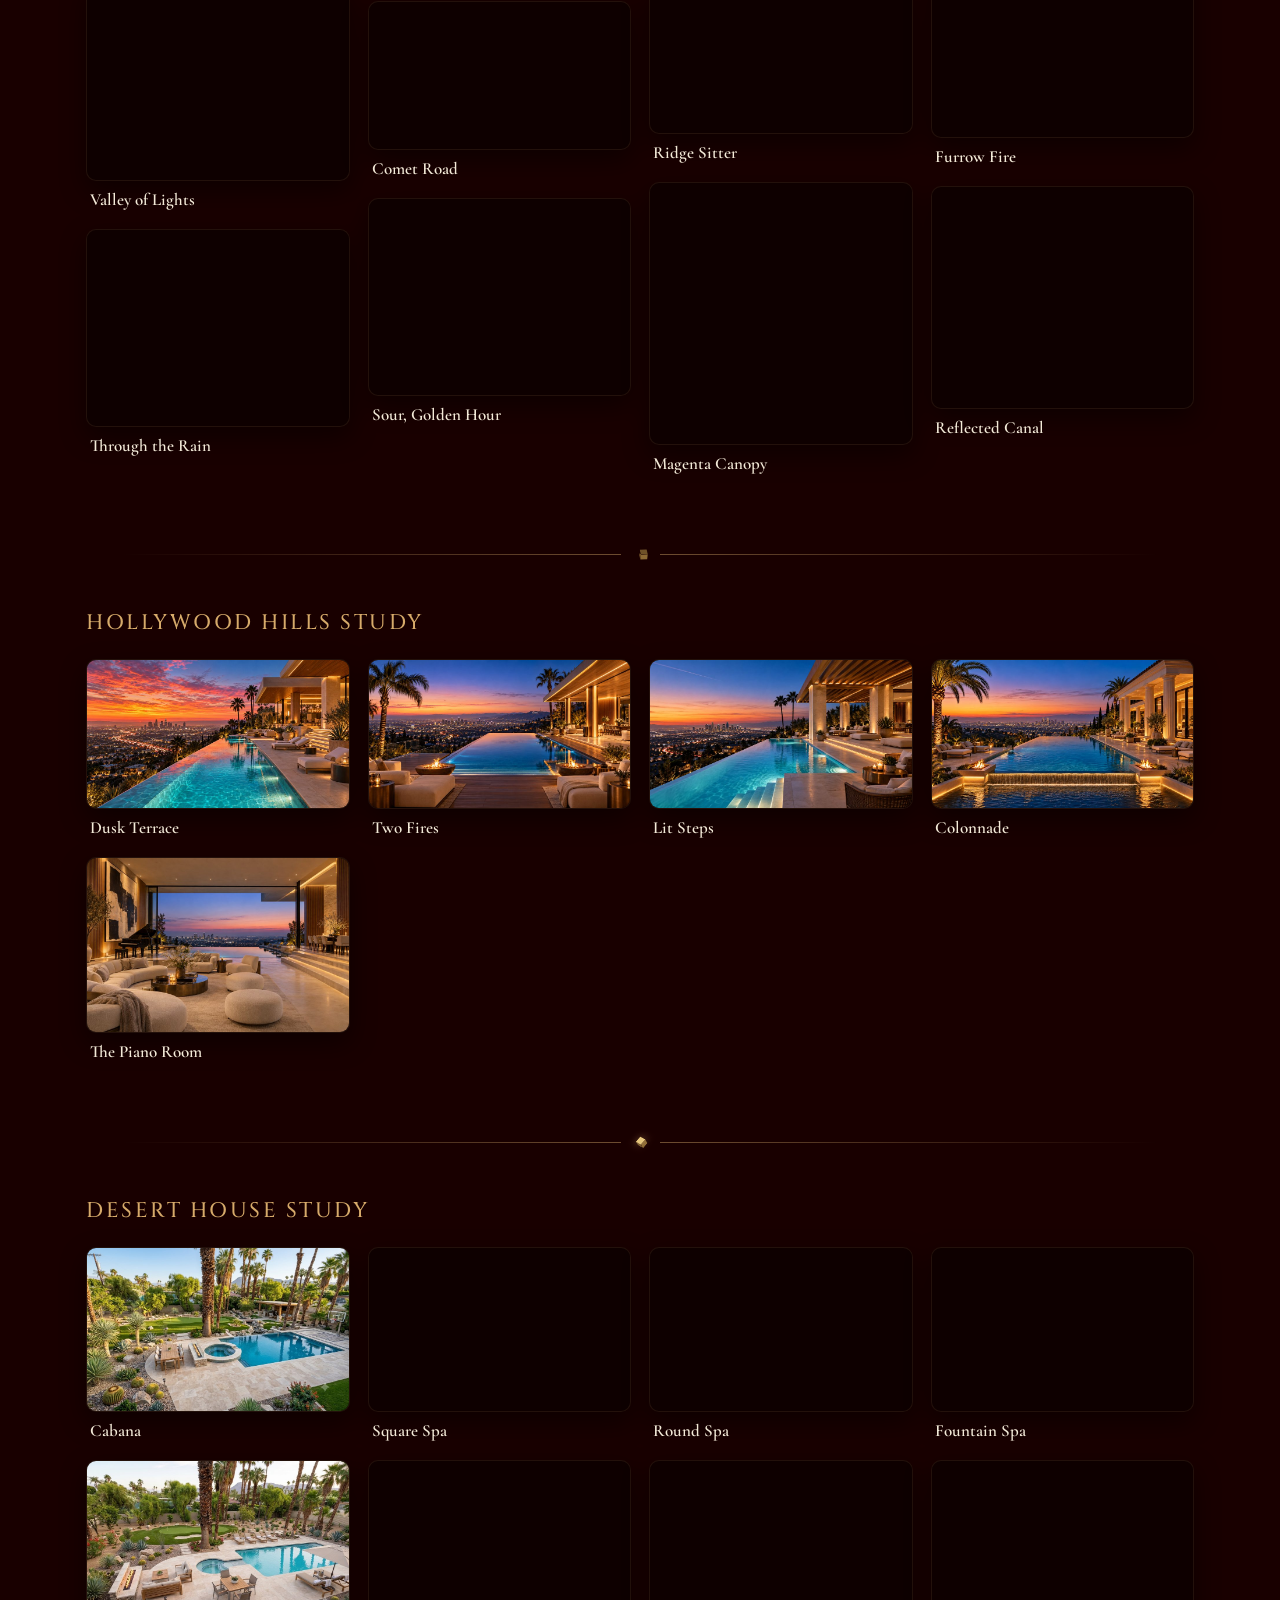
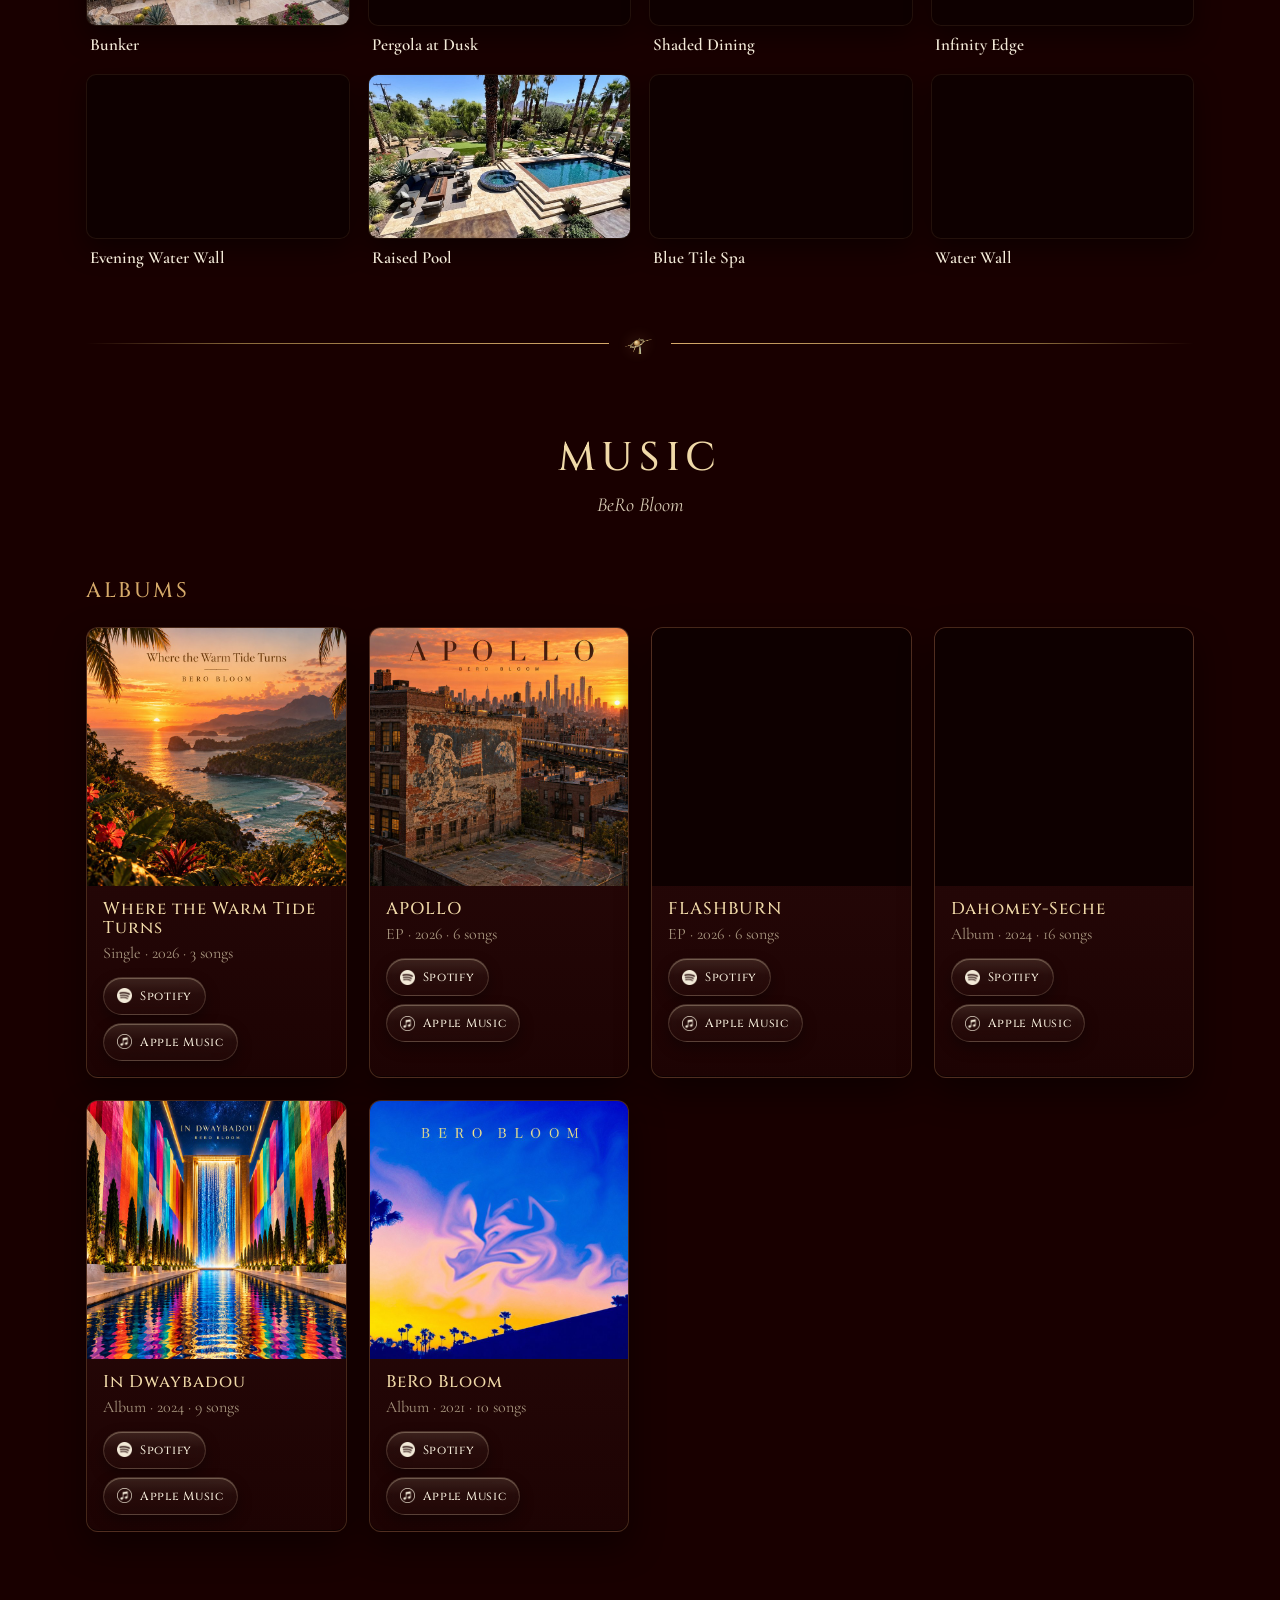
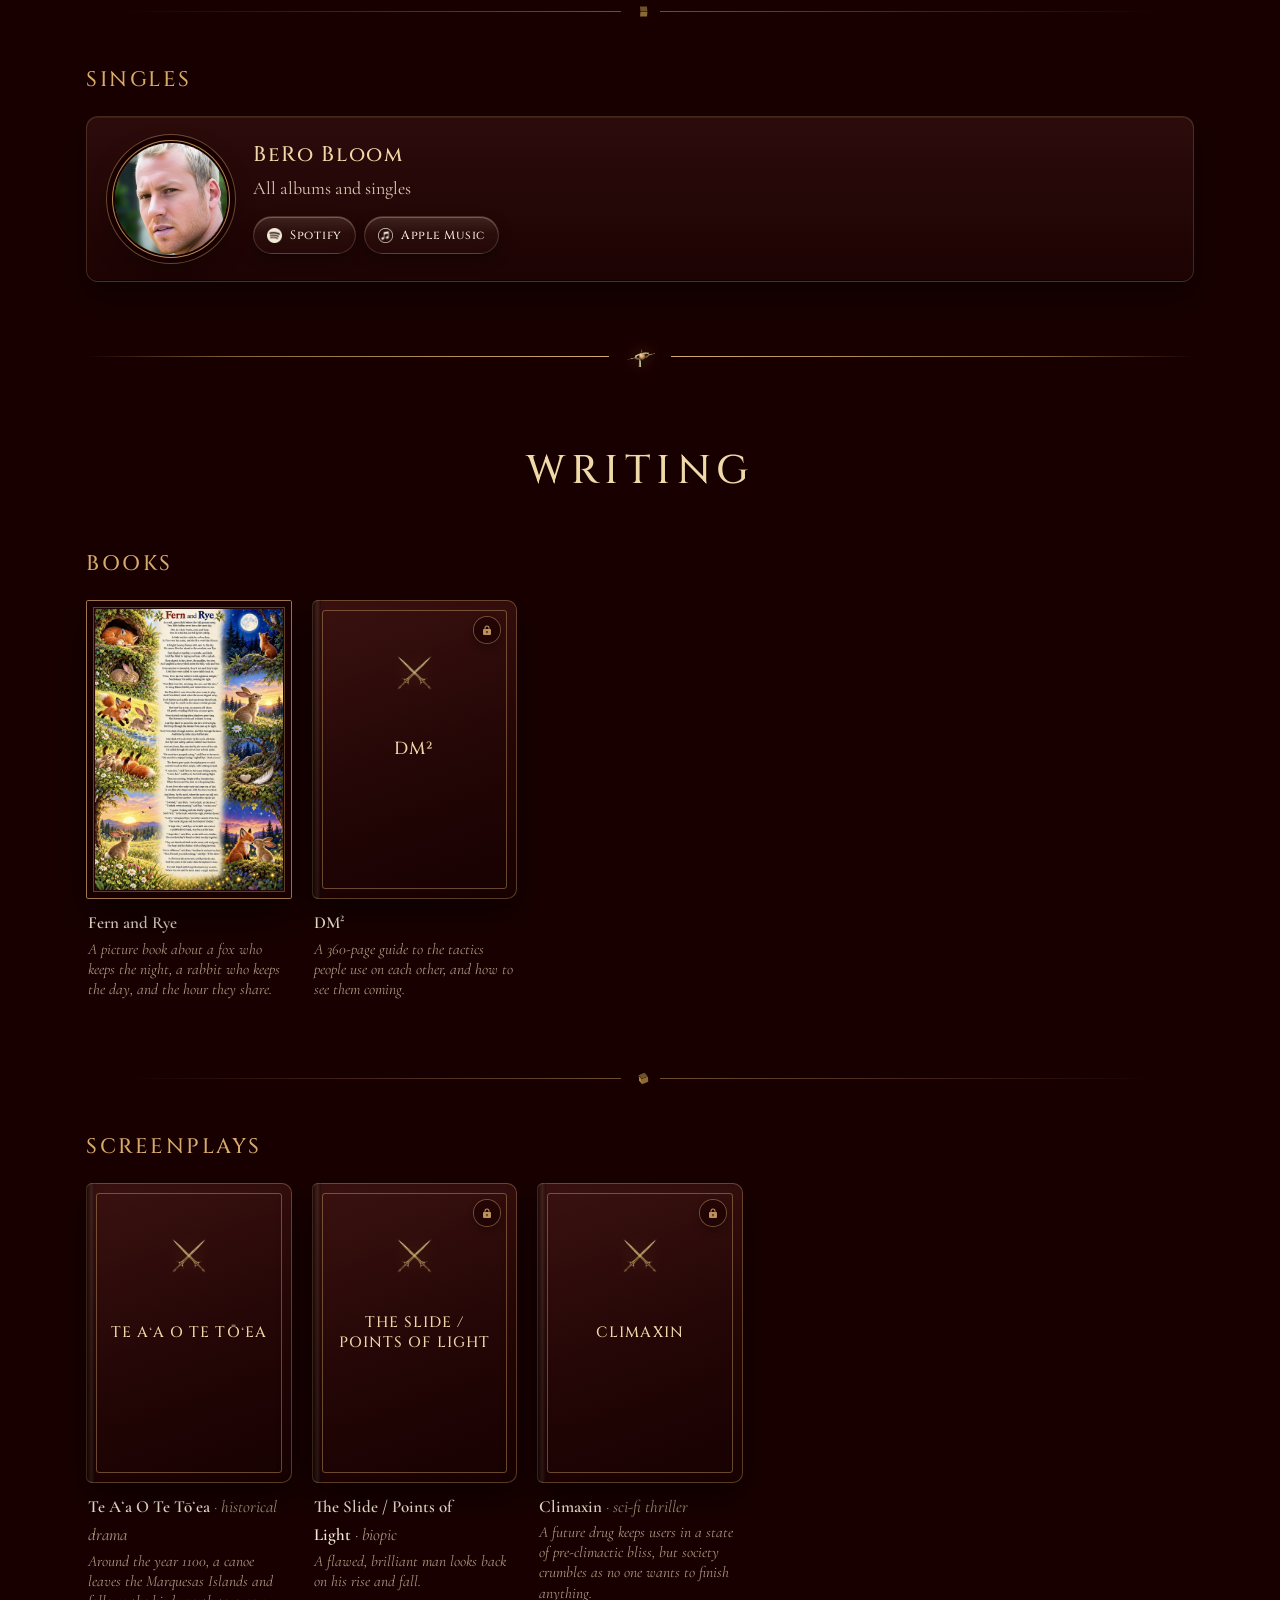
==== commit 0b8bbfb7: "Street look" ====
--- a/index.html
+++ b/index.html
@@ -498,7 +498,7 @@
     <div class="group">
       <div class="group-head rv"><h3>Science and Finance</h3></div>
       <div class="sites">
-<a class="card site rv" href="https://paffolio.com/" target="_blank" rel="noopener"><span class="shot"><img src="https://paffolio.com/og-image.png" alt="" loading="lazy" decoding="async"></span><span class="body"><span class="t"><span class="pmark" aria-hidden="true">P</span>Paffolio</span><span class="d">A financial services trading and account holdings platform.</span><span class="foot"><span class="btn">Open</span><span class="url">paffolio.com</span></span></span></a>
+<a class="card site rv" href="https://paffolio.com/" target="_blank" rel="noopener"><span class="shot"><img src="https://paffolio.com/og-image.png" alt="" loading="lazy" decoding="async"></span><span class="body"><span class="t"><span class="pmark" aria-hidden="true">P</span>Paffolio</span><span class="d">A securities trading platform.</span><span class="foot"><span class="btn">Open</span><span class="url">paffolio.com</span></span></span></a>
 <a class="card site rv" href="https://darwindeli.com/" target="_blank" rel="noopener"><span class="shot"><img src="https://darwindeli.com/og-image.png" alt="" loading="lazy" decoding="async"></span><span class="body"><span class="t">Sandwich Tree</span><span class="d">The evolutionary relationships among the organisms that make up a Subway sandwich.</span><span class="foot"><span class="btn">Open</span><span class="url">darwindeli.com</span></span></span></a>
       </div>
     </div>
